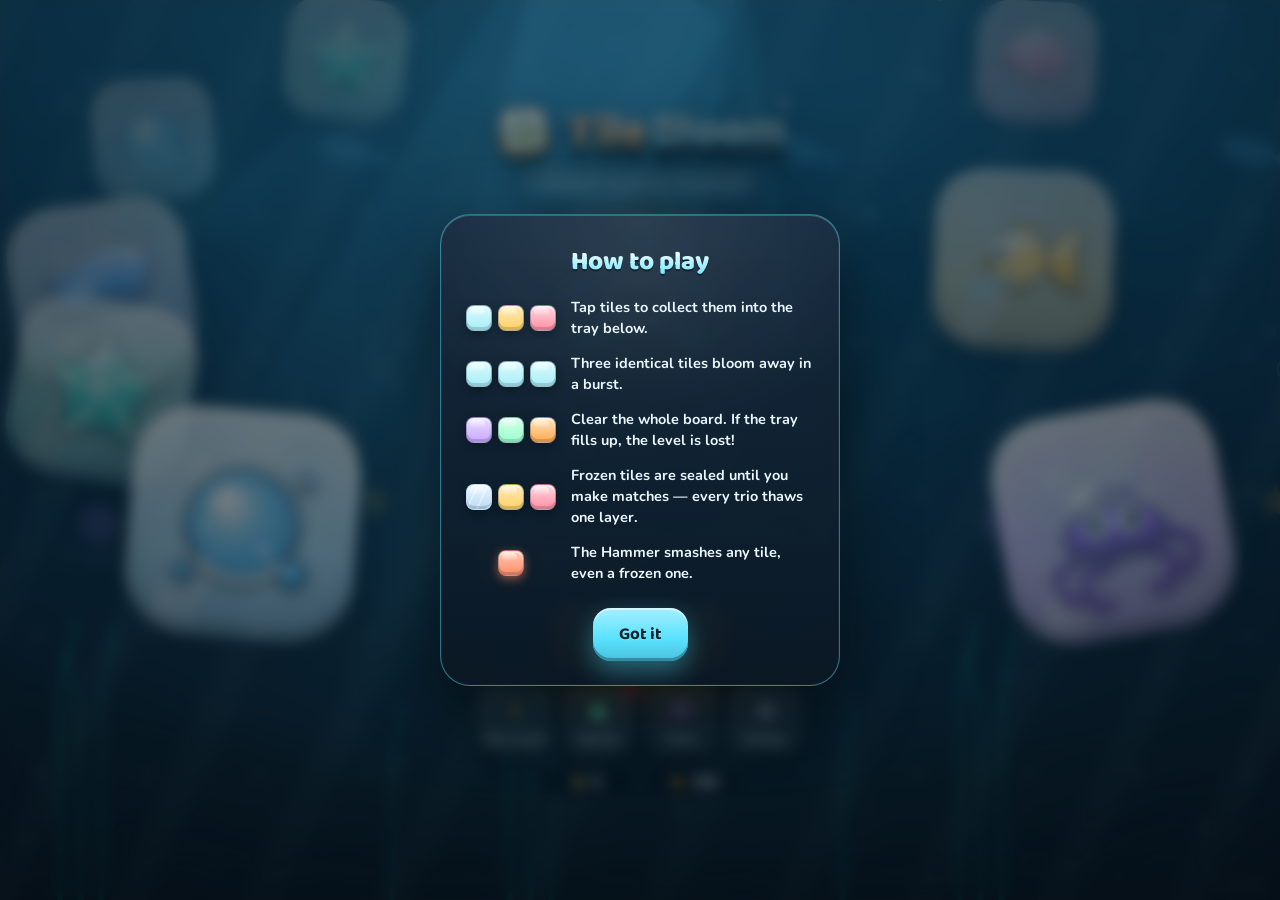
==== index.html @ c0df2717 "Release v1.9.3 — Tile Bloom build" ====
<!doctype html>
<html lang="en">
  <head>
    <meta charset="UTF-8" />
    <meta
      name="viewport"
      content="width=device-width, initial-scale=1.0, maximum-scale=1.0, user-scalable=no, viewport-fit=cover"
    />
    <meta name="theme-color" content="#041420" />
    <meta name="apple-mobile-web-app-capable" content="yes" />
    <meta name="mobile-web-app-capable" content="yes" />
    <meta name="apple-mobile-web-app-status-bar-style" content="black-translucent" />
    <meta name="apple-mobile-web-app-title" content="Tile Bloom" />
    <link rel="apple-touch-icon" href="icons/icon-180.png" />
    <link rel="icon" type="image/svg+xml" href="favicon.svg" />
    <link rel="manifest" href="manifest.webmanifest" />
    <title>Tile Bloom — Triple Match Puzzle</title>
    <style>
      /* First-paint splash: shown until the app bundle is ready. */
      #boot {
        position: fixed;
        inset: 0;
        display: flex;
        flex-direction: column;
        align-items: center;
        justify-content: center;
        gap: 18px;
        background: radial-gradient(120% 90% at 50% 0%, #0a3f5f 0%, #041420 55%, #02101a 100%);
        z-index: 999;
        transition: opacity 0.45s ease;
        font-family: system-ui, sans-serif;
      }
      #boot.hide {
        opacity: 0;
        pointer-events: none;
      }
      #boot .mark {
        width: 84px;
        height: 84px;
        border-radius: 26px;
        background: linear-gradient(180deg, #ddfcff 0%, #a9edf7 100%);
        border: 2px solid rgba(18, 38, 52, 0.3);
        box-shadow:
          inset 0 3px 0 rgba(255, 255, 255, 0.75),
          inset 0 -4px 0 rgba(10, 24, 40, 0.12),
          0 14px 30px rgba(2, 10, 18, 0.5),
          0 0 38px rgba(89, 226, 255, 0.4);
        display: flex;
        align-items: center;
        justify-content: center;
        animation: bootPulse 1.6s ease-in-out infinite;
      }
      #boot .mark span {
        width: 26px;
        height: 26px;
        border-radius: 9px;
        background: linear-gradient(180deg, #ffb3c8 0%, #ff6f9e 100%);
        box-shadow: inset 0 2px 0 rgba(255, 255, 255, 0.6), inset 0 -2px 0 rgba(120, 20, 50, 0.25), 0 4px 10px rgba(180, 40, 90, 0.45);
      }
      #boot .t {
        color: #9fe8ff;
        letter-spacing: 0.28em;
        font-size: 12px;
        text-transform: uppercase;
        opacity: 0.85;
      }
      @keyframes bootPulse {
        0%, 100% { transform: scale(1); }
        50% { transform: scale(1.07); }
      }
    </style>
    <script type="module" crossorigin src="./assets/index-BuOnPRI-.js"></script>
    <link rel="stylesheet" crossorigin href="./assets/index-D7PUuLrn.css">
  </head>
  <body>
    <div id="boot" aria-hidden="true">
      <div class="mark"><span></span></div>
      <div class="t">Tile Bloom</div>
    </div>
    <div id="app"></div>
    <noscript>
      <p style="color: #9fe8ff; padding: 2rem; font-family: system-ui">
        Tile Bloom requires JavaScript. / Tile Bloom için JavaScript gerekir.
      </p>
    </noscript>
  </body>
</html>
---- assets/index-D7PUuLrn.css ----
@font-face{font-family:"Baloo 2";font-style:normal;font-display:swap;font-weight:600;src:url(./baloo-2-devanagari-600-normal-CuT_xCk5.woff2) format("woff2"),url(./baloo-2-devanagari-600-normal-Cnn1WFYO.woff) format("woff");unicode-range:U+0900-097F,U+1CD0-1CF9,U+200C-200D,U+20A8,U+20B9,U+20F0,U+25CC,U+A830-A839,U+A8E0-A8FF,U+11B00-11B09}@font-face{font-family:"Baloo 2";font-style:normal;font-display:swap;font-weight:600;src:url(./baloo-2-vietnamese-600-normal-C5EqHgu0.woff2) format("woff2"),url(./baloo-2-vietnamese-600-normal-CGkk4Wtx.woff) format("woff");unicode-range:U+0102-0103,U+0110-0111,U+0128-0129,U+0168-0169,U+01A0-01A1,U+01AF-01B0,U+0300-0301,U+0303-0304,U+0308-0309,U+0323,U+0329,U+1EA0-1EF9,U+20AB}@font-face{font-family:"Baloo 2";font-style:normal;font-display:swap;font-weight:600;src:url(./baloo-2-latin-ext-600-normal-DiVeaYrH.woff2) format("woff2"),url(./baloo-2-latin-ext-600-normal-CFaB2nBN.woff) format("woff");unicode-range:U+0100-02BA,U+02BD-02C5,U+02C7-02CC,U+02CE-02D7,U+02DD-02FF,U+0304,U+0308,U+0329,U+1D00-1DBF,U+1E00-1E9F,U+1EF2-1EFF,U+2020,U+20A0-20AB,U+20AD-20C0,U+2113,U+2C60-2C7F,U+A720-A7FF}@font-face{font-family:"Baloo 2";font-style:normal;font-display:swap;font-weight:600;src:url(./baloo-2-latin-600-normal-tIfxVoAe.woff2) format("woff2"),url(./baloo-2-latin-600-normal-B4tNaogw.woff) format("woff");unicode-range:U+0000-00FF,U+0131,U+0152-0153,U+02BB-02BC,U+02C6,U+02DA,U+02DC,U+0304,U+0308,U+0329,U+2000-206F,U+20AC,U+2122,U+2191,U+2193,U+2212,U+2215,U+FEFF,U+FFFD}@font-face{font-family:"Baloo 2";font-style:normal;font-display:swap;font-weight:700;src:url(./baloo-2-devanagari-700-normal-D37Te3iF.woff2) format("woff2"),url(./baloo-2-devanagari-700-normal-CEIF4sJg.woff) format("woff");unicode-range:U+0900-097F,U+1CD0-1CF9,U+200C-200D,U+20A8,U+20B9,U+20F0,U+25CC,U+A830-A839,U+A8E0-A8FF,U+11B00-11B09}@font-face{font-family:"Baloo 2";font-style:normal;font-display:swap;font-weight:700;src:url(./baloo-2-vietnamese-700-normal-h4tlcePq.woff2) format("woff2"),url(./baloo-2-vietnamese-700-normal-DoF59Mjc.woff) format("woff");unicode-range:U+0102-0103,U+0110-0111,U+0128-0129,U+0168-0169,U+01A0-01A1,U+01AF-01B0,U+0300-0301,U+0303-0304,U+0308-0309,U+0323,U+0329,U+1EA0-1EF9,U+20AB}@font-face{font-family:"Baloo 2";font-style:normal;font-display:swap;font-weight:700;src:url(./baloo-2-latin-ext-700-normal-Mlh7kdab.woff2) format("woff2"),url(./baloo-2-latin-ext-700-normal-D6LeXASg.woff) format("woff");unicode-range:U+0100-02BA,U+02BD-02C5,U+02C7-02CC,U+02CE-02D7,U+02DD-02FF,U+0304,U+0308,U+0329,U+1D00-1DBF,U+1E00-1E9F,U+1EF2-1EFF,U+2020,U+20A0-20AB,U+20AD-20C0,U+2113,U+2C60-2C7F,U+A720-A7FF}@font-face{font-family:"Baloo 2";font-style:normal;font-display:swap;font-weight:700;src:url(./baloo-2-latin-700-normal-CqTg7A15.woff2) format("woff2"),url(./baloo-2-latin-700-normal-Ld3Zm3l2.woff) format("woff");unicode-range:U+0000-00FF,U+0131,U+0152-0153,U+02BB-02BC,U+02C6,U+02DA,U+02DC,U+0304,U+0308,U+0329,U+2000-206F,U+20AC,U+2122,U+2191,U+2193,U+2212,U+2215,U+FEFF,U+FFFD}@font-face{font-family:"Baloo 2";font-style:normal;font-display:swap;font-weight:800;src:url(./baloo-2-devanagari-800-normal-BURIY0wZ.woff2) format("woff2"),url(./baloo-2-devanagari-800-normal-YLp1oUqR.woff) format("woff");unicode-range:U+0900-097F,U+1CD0-1CF9,U+200C-200D,U+20A8,U+20B9,U+20F0,U+25CC,U+A830-A839,U+A8E0-A8FF,U+11B00-11B09}@font-face{font-family:"Baloo 2";font-style:normal;font-display:swap;font-weight:800;src:url(./baloo-2-vietnamese-800-normal-ConLnEgt.woff2) format("woff2"),url(./baloo-2-vietnamese-800-normal-GQACmpuv.woff) format("woff");unicode-range:U+0102-0103,U+0110-0111,U+0128-0129,U+0168-0169,U+01A0-01A1,U+01AF-01B0,U+0300-0301,U+0303-0304,U+0308-0309,U+0323,U+0329,U+1EA0-1EF9,U+20AB}@font-face{font-family:"Baloo 2";font-style:normal;font-display:swap;font-weight:800;src:url(./baloo-2-latin-ext-800-normal-C_Iwmf1s.woff2) format("woff2"),url(./baloo-2-latin-ext-800-normal-D-iCxxqE.woff) format("woff");unicode-range:U+0100-02BA,U+02BD-02C5,U+02C7-02CC,U+02CE-02D7,U+02DD-02FF,U+0304,U+0308,U+0329,U+1D00-1DBF,U+1E00-1E9F,U+1EF2-1EFF,U+2020,U+20A0-20AB,U+20AD-20C0,U+2113,U+2C60-2C7F,U+A720-A7FF}@font-face{font-family:"Baloo 2";font-style:normal;font-display:swap;font-weight:800;src:url(./baloo-2-latin-800-normal-BbF3Etk1.woff2) format("woff2"),url(./baloo-2-latin-800-normal-B8BXfZF7.woff) format("woff");unicode-range:U+0000-00FF,U+0131,U+0152-0153,U+02BB-02BC,U+02C6,U+02DA,U+02DC,U+0304,U+0308,U+0329,U+2000-206F,U+20AC,U+2122,U+2191,U+2193,U+2212,U+2215,U+FEFF,U+FFFD}@font-face{font-family:Nunito;font-style:normal;font-display:swap;font-weight:400;src:url(./nunito-cyrillic-ext-400-normal-CuPM9foi.woff2) format("woff2"),url(./nunito-cyrillic-ext-400-normal-xaE7D4Sw.woff) format("woff");unicode-range:U+0460-052F,U+1C80-1C8A,U+20B4,U+2DE0-2DFF,U+A640-A69F,U+FE2E-FE2F}@font-face{font-family:Nunito;font-style:normal;font-display:swap;font-weight:400;src:url(./nunito-cyrillic-400-normal-xAOo5cBP.woff2) format("woff2"),url(./nunito-cyrillic-400-normal-D1j0u8EH.woff) format("woff");unicode-range:U+0301,U+0400-045F,U+0490-0491,U+04B0-04B1,U+2116}@font-face{font-family:Nunito;font-style:normal;font-display:swap;font-weight:400;src:url(./nunito-vietnamese-400-normal-BHkVbP3T.woff2) format("woff2"),url(./nunito-vietnamese-400-normal-DtOtW02z.woff) format("woff");unicode-range:U+0102-0103,U+0110-0111,U+0128-0129,U+0168-0169,U+01A0-01A1,U+01AF-01B0,U+0300-0301,U+0303-0304,U+0308-0309,U+0323,U+0329,U+1EA0-1EF9,U+20AB}@font-face{font-family:Nunito;font-style:normal;font-display:swap;font-weight:400;src:url(./nunito-latin-ext-400-normal-i-8OOpdj.woff2) format("woff2"),url(./nunito-latin-ext-400-normal-CjMJVfGn.woff) format("woff");unicode-range:U+0100-02BA,U+02BD-02C5,U+02C7-02CC,U+02CE-02D7,U+02DD-02FF,U+0304,U+0308,U+0329,U+1D00-1DBF,U+1E00-1E9F,U+1EF2-1EFF,U+2020,U+20A0-20AB,U+20AD-20C0,U+2113,U+2C60-2C7F,U+A720-A7FF}@font-face{font-family:Nunito;font-style:normal;font-display:swap;font-weight:400;src:url(./nunito-latin-400-normal-r8SDr6Up.woff2) format("woff2"),url(./nunito-latin-400-normal-DKg4f3fz.woff) format("woff");unicode-range:U+0000-00FF,U+0131,U+0152-0153,U+02BB-02BC,U+02C6,U+02DA,U+02DC,U+0304,U+0308,U+0329,U+2000-206F,U+20AC,U+2122,U+2191,U+2193,U+2212,U+2215,U+FEFF,U+FFFD}@font-face{font-family:Nunito;font-style:normal;font-display:swap;font-weight:700;src:url(./nunito-cyrillic-ext-700-normal-BuR0mlCG.woff2) format("woff2"),url(./nunito-cyrillic-ext-700-normal-DfoqN4Gs.woff) format("woff");unicode-range:U+0460-052F,U+1C80-1C8A,U+20B4,U+2DE0-2DFF,U+A640-A69F,U+FE2E-FE2F}@font-face{font-family:Nunito;font-style:normal;font-display:swap;font-weight:700;src:url(./nunito-cyrillic-700-normal-DP36NgGt.woff2) format("woff2"),url(./nunito-cyrillic-700-normal-DfHRUDv-.woff) format("woff");unicode-range:U+0301,U+0400-045F,U+0490-0491,U+04B0-04B1,U+2116}@font-face{font-family:Nunito;font-style:normal;font-display:swap;font-weight:700;src:url(./nunito-vietnamese-700-normal-Ch8EUCfz.woff2) format("woff2"),url(./nunito-vietnamese-700-normal-C9SQsXvj.woff) format("woff");unicode-range:U+0102-0103,U+0110-0111,U+0128-0129,U+0168-0169,U+01A0-01A1,U+01AF-01B0,U+0300-0301,U+0303-0304,U+0308-0309,U+0323,U+0329,U+1EA0-1EF9,U+20AB}@font-face{font-family:Nunito;font-style:normal;font-display:swap;font-weight:700;src:url(./nunito-latin-ext-700-normal-BWeMsAzO.woff2) format("woff2"),url(./nunito-latin-ext-700-normal-D4woHhbd.woff) format("woff");unicode-range:U+0100-02BA,U+02BD-02C5,U+02C7-02CC,U+02CE-02D7,U+02DD-02FF,U+0304,U+0308,U+0329,U+1D00-1DBF,U+1E00-1E9F,U+1EF2-1EFF,U+2020,U+20A0-20AB,U+20AD-20C0,U+2113,U+2C60-2C7F,U+A720-A7FF}@font-face{font-family:Nunito;font-style:normal;font-display:swap;font-weight:700;src:url(./nunito-latin-700-normal-Dort48En.woff2) format("woff2"),url(./nunito-latin-700-normal-OcDqTBcA.woff) format("woff");unicode-range:U+0000-00FF,U+0131,U+0152-0153,U+02BB-02BC,U+02C6,U+02DA,U+02DC,U+0304,U+0308,U+0329,U+2000-206F,U+20AC,U+2122,U+2191,U+2193,U+2212,U+2215,U+FEFF,U+FFFD}:root{--sat: env(safe-area-inset-top, 0px);--sab: env(safe-area-inset-bottom, 0px);--sal: env(safe-area-inset-left, 0px);--sar: env(safe-area-inset-right, 0px);--font-display: "Baloo 2", "Nunito", system-ui, sans-serif;--font-body: "Nunito", system-ui, sans-serif;--ink: #eaf7ff;--ink-dim: rgba(234, 247, 255, .62);--accent: #59e2ff;--panel: rgba(255, 255, 255, .07);--panel-strong: rgba(10, 24, 36, .86);--gold: #ffd166;--accent2: #ffd166}*{margin:0;padding:0;box-sizing:border-box;-webkit-tap-highlight-color:transparent}html,body{height:100%;overflow:hidden}body{font-family:var(--font-body);color:var(--ink);background:#041420;user-select:none;-webkit-user-select:none;touch-action:manipulation;overscroll-behavior:none}button{font-family:inherit;color:inherit;border:none;background:none;cursor:pointer;touch-action:manipulation}button:disabled{opacity:.45;pointer-events:none}a{color:var(--accent);text-decoration:none}#app{position:fixed;inset:0}#app>canvas{position:absolute;inset:0;display:block}#ui{position:absolute;inset:0;pointer-events:none;z-index:10}#ui>*{pointer-events:none}#ui button,#ui .screen,#ui .card,#ui .switch,#ui .seg,#ui a,#ui input{pointer-events:auto}body[data-chapter=ocean]{--accent: #59e2ff}body[data-chapter=bakery]{--accent: #ffb0c8}body[data-chapter=cosmos]{--accent: #b18cff}body[data-chapter=zen]{--accent: #8fe6a4}@media(prefers-reduced-motion:reduce){*,*:before,*:after{animation-duration:1ms!important;transition-duration:1ms!important}}.i{width:1.15em;height:1.15em;fill:currentColor;vertical-align:-.22em}#hud{position:absolute;top:calc(var(--sat) + 8px);left:0;right:0;display:flex;justify-content:center;align-items:center;gap:8px;padding:0 8px;z-index:20;flex-wrap:nowrap;overflow:hidden}.chip{display:inline-flex;align-items:center;gap:6px;padding:7px 12px;border-radius:999px;background:linear-gradient(180deg,#ffffff24,#ffffff0d);border:1px solid rgba(255,255,255,.16);box-shadow:inset 0 1px #fff3;backdrop-filter:blur(10px) saturate(1.3);-webkit-backdrop-filter:blur(10px) saturate(1.3);font-weight:800;font-size:13.5px;white-space:nowrap}.chip.level{color:var(--accent);font-family:var(--font-display)}.chip .chip-label{color:var(--ink-dim);font-weight:700;font-size:11px;text-transform:uppercase;letter-spacing:.08em}.icon-btn{width:46px;height:46px;border-radius:15px;display:inline-flex;align-items:center;justify-content:center;background:linear-gradient(180deg,#ffffff26,#ffffff0d);border:1px solid rgba(255,255,255,.18);box-shadow:inset 0 1px #ffffff38,0 6px 14px #020a1259;backdrop-filter:blur(10px);-webkit-backdrop-filter:blur(10px);transition:transform .12s ease,background .2s}.icon-btn:active{transform:scale(.92)}.icon-btn .i{width:20px;height:20px;fill:var(--ink)}.chip.combo-chip{padding:6px 11px;gap:5px;border-color:#ffd16673;background:linear-gradient(180deg,#ffd16638,#ff9f431f);animation:comboChipIn .25s cubic-bezier(.2,1.4,.4,1)}.chip.combo-chip .i{width:15px;height:15px;flex:none;filter:drop-shadow(0 1px 3px rgba(176,94,28,.45))}.chip.combo-chip b{font-family:var(--font-display);font-weight:800;font-size:13.5px;line-height:1;color:#ffcf6e;text-shadow:0 1px 2px rgba(4,22,30,.55)}.chip.combo-chip.hot{border-color:#ff8fa38c;background:linear-gradient(180deg,#ff9f434d,#ff5c782e);box-shadow:0 0 14px #ff8c5a59}.chip.combo-chip.hot b{color:#ff9f8f}.chip.combo-chip b.pop{animation:comboPop .35s cubic-bezier(.2,1.4,.4,1)}@keyframes comboChipIn{0%{transform:scale(.7);opacity:0}to{transform:scale(1);opacity:1}}@keyframes comboPop{0%{transform:scale(.6)}to{transform:scale(1)}}.chip.coins.pop #hud-coins,#hud-coins.pop{animation:coinPop .45s cubic-bezier(.2,1.5,.4,1)}@keyframes coinPop{0%{transform:scale(1)}35%{transform:scale(1.3);color:var(--gold)}to{transform:scale(1)}}.btn{display:inline-flex;align-items:center;justify-content:center;gap:9px;font-family:var(--font-display);font-weight:700;font-size:17px;padding:13px 26px;border-radius:18px;transition:transform .12s ease,filter .2s}.btn:active{transform:scale(.95)}.btn .i{width:1.25em;height:1.25em}.btn.primary{color:#062530;text-shadow:0 1px 0 rgba(255,255,255,.35);background:linear-gradient(180deg,color-mix(in srgb,var(--accent) 55%,#ffffff 45%) 0%,color-mix(in srgb,var(--accent) 88%,#ffffff 12%) 42%,var(--accent) 58%,color-mix(in srgb,var(--accent) 82%,#052537 18%) 100%);box-shadow:inset 0 2px #ffffff8c,inset 0 -3px color-mix(in srgb,var(--accent) 55%,#052537 45%),0 10px 26px color-mix(in srgb,var(--accent) 42%,transparent),0 8px 20px #020a1266}.btn.primary.big{font-size:22px;padding:17px 46px;border-radius:24px;position:relative;overflow:hidden}.btn.primary.big:after{content:"";position:absolute;top:3px;left:10%;right:10%;height:34%;border-radius:999px;background:linear-gradient(180deg,#ffffff8c,#ffffff05);pointer-events:none}.btn.primary.big .i{fill:#fff;filter:drop-shadow(0 2px 3px rgba(4,30,40,.55));position:relative;z-index:1}.btn.primary.big span{position:relative;z-index:1}.btn.primary.big{animation:playGlow 2.4s ease-in-out infinite}#home-play{color:#45280a;text-shadow:0 1px 0 rgba(255,255,255,.5);background:linear-gradient(180deg,#fff6d8,#ffd66e 38%,#ffb02e 62%,#f08c14);box-shadow:inset 0 3px #ffffffbf,inset 0 -5px #c96e12,inset 0 0 26px #ffbe5a59,0 16px 36px #ff96285c,0 8px 18px #020a1266}#home-play:after{background:linear-gradient(180deg,#ffffffb8,#ffffff0d)}@keyframes playGlow{0%,to{filter:brightness(1)}50%{filter:brightness(1.09)}}.btn.ghost{background:linear-gradient(180deg,#ffffff21,#ffffff0d);border:1px solid rgba(255,255,255,.18);backdrop-filter:blur(10px);-webkit-backdrop-filter:blur(10px);color:var(--ink);box-shadow:inset 0 1px #fff3}.btn.ghost.icon-only{padding:13px 15px}.btn.reward{color:#3d2504;text-shadow:0 1px 0 rgba(255,255,255,.4);background:linear-gradient(180deg,#fff3cf,#ffdd8c 45%,#ffb84d);box-shadow:inset 0 2px #ffffffb3,inset 0 -3px #c9882e,0 10px 26px #ffaa5a73,0 8px 20px #020a1259}.btn.reward.used{filter:grayscale(.7)}.screen{position:absolute;inset:0}.screen.modal{display:flex;align-items:center;justify-content:center;background:#020a1080;backdrop-filter:blur(7px) saturate(1.2);-webkit-backdrop-filter:blur(7px) saturate(1.2);z-index:40;animation:fadeIn .25s ease}.card{width:min(88vw,400px);max-height:calc(100vh - 120px);overflow-y:auto;background:radial-gradient(130% 90% at 50% 0%,rgba(255,255,255,.09),transparent 52%),linear-gradient(180deg,#162a3ef0,#0a1824f5);border:1px solid color-mix(in srgb,var(--accent) 45%,transparent);border-radius:30px;padding:26px 24px calc(24px + var(--sab) * .4);text-align:center;box-shadow:0 24px 70px #0000008c,0 0 0 1px #ffffff0d inset,inset 0 1px #ffffff29,inset 0 -1px #00000059;animation:cardIn .32s cubic-bezier(.2,1.3,.4,1)}@keyframes cardIn{0%{transform:scale(.88) translateY(18px);opacity:0}to{transform:scale(1) translateY(0);opacity:1}}@keyframes fadeIn{0%{opacity:0}to{opacity:1}}.card h2{font-family:var(--font-display);font-size:26px;font-weight:800;margin-bottom:14px;background:linear-gradient(180deg,#ffffff 20%,var(--accent) 90%);-webkit-background-clip:text;background-clip:text;color:transparent;filter:drop-shadow(0 2px 0 rgba(4,20,30,.6))}.card .btn+.btn,.card .actions .btn+.btn{margin-top:0}.card>.btn{margin-top:10px}.actions{display:grid;grid-template-columns:repeat(3,1fr);gap:10px;margin-top:16px}.actions .btn{padding:12px 8px;font-size:15px}.actions.col{grid-template-columns:1fr}.set-row{display:flex;align-items:center;justify-content:space-between;padding:12px 2px;border-bottom:1px solid rgba(255,255,255,.07)}.set-row>span{font-weight:700;font-size:15px}.switch{position:relative;width:52px;height:30px;display:inline-block}.switch input{opacity:0;width:0;height:0}.switch i{position:absolute;inset:0;border-radius:999px;background:#ffffff1f;border:1px solid rgba(255,255,255,.2);transition:background .2s}.switch i:after{content:"";position:absolute;top:3px;left:3px;width:22px;height:22px;border-radius:50%;background:#fff;transition:transform .2s cubic-bezier(.2,1.4,.4,1)}.switch input:checked+i{background:var(--accent);border-color:transparent}.switch input:checked+i:after{transform:translate(22px)}.seg{display:inline-flex;background:#ffffff14;border-radius:12px;padding:3px}.seg button{padding:7px 16px;border-radius:9px;font-weight:800;font-size:13px;color:var(--ink-dim)}.seg button.active{background:linear-gradient(180deg,color-mix(in srgb,var(--accent) 62%,#ffffff 38%),var(--accent));color:#04222e;box-shadow:inset 0 1px #ffffff80,0 3px 8px color-mix(in srgb,var(--accent) 40%,transparent)}.about{margin-top:16px;padding:12px;border-radius:16px;background:#ffffff0d;font-size:13px;color:var(--ink-dim);line-height:1.7}.about h3{font-size:13px;font-weight:800;color:var(--ink);text-transform:uppercase;letter-spacing:.1em;margin-bottom:4px}#boosterbar{position:absolute;bottom:calc(var(--sab) + 14px);left:0;right:0;display:flex;justify-content:center;gap:8px;padding:0 6px;z-index:20}.booster{--booster-tint: #8fe6a4;width:68px;display:flex;flex-direction:column;align-items:center;gap:4px;padding:8px 6px 7px;border-radius:16px;background:radial-gradient(135% 95% at 50% 0%,color-mix(in srgb,var(--booster-tint) 52%,transparent),transparent 64%),linear-gradient(180deg,#ffffff2e,#ffffff0f);border:1px solid color-mix(in srgb,var(--booster-tint) 58%,transparent);backdrop-filter:blur(10px) saturate(1.3);-webkit-backdrop-filter:blur(10px) saturate(1.3);box-shadow:inset 0 2px #ffffff4d,inset 0 -3px #020a1259,0 7px 18px #020a126b;transition:transform .12s ease,filter .2s}@media(max-width:380px){#boosterbar{gap:4px}.booster{width:58px;padding:6px 3px 5px}.booster .i{width:16px;height:16px}.booster .b-label{font-size:9px}.booster .b-cost{min-width:40px;font-size:9px}}.booster .b-head{display:inline-flex;align-items:center;gap:7px;min-width:0}.booster[data-booster=undo]{--booster-tint: #7ee0c3}.booster[data-booster=shuffle]{--booster-tint: #b18cff}.booster[data-booster=hint]{--booster-tint: #ffd166}.booster[data-booster=wand]{--booster-tint: #ff9fb2}.booster[data-booster=hammer]{--booster-tint: #ff8a66}.booster.armed{animation:armedPulse .9s ease-in-out infinite;border-color:#ffb08f;box-shadow:inset 0 2px #ffffff4d,inset 0 -3px #020a1259,0 0 16px #ff8a668c,0 7px 18px #020a126b}.booster.armed .i{transform:rotate(-28deg) scale(1.08)}@keyframes armedPulse{0%,to{transform:translateY(0)}50%{transform:translateY(-3px)}}.booster:active{transform:scale(.93)}.booster:disabled{filter:saturate(.55) brightness(.82)}.booster .i{width:20px;height:20px;flex:none;fill:color-mix(in srgb,var(--booster-tint) 82%,#ffffff 18%);filter:drop-shadow(0 2px 4px rgba(2,10,18,.5))}.booster .b-label{font-family:var(--font-display);font-weight:800;font-size:11px;color:var(--ink);white-space:nowrap}.booster .b-cost{display:inline-flex;align-items:center;gap:4px;min-width:52px;justify-content:center;font-size:10.5px;font-weight:800;padding:2px 7px;border-radius:999px;background:#ffffff1a;color:var(--ink-dim)}.booster .b-cost .i{width:11px;height:11px;fill:var(--gold)}.booster.is-free .b-cost{background:linear-gradient(180deg,#a9f5c8,#6fe3a8);color:#053826;text-shadow:0 1px 0 rgba(255,255,255,.4);box-shadow:0 2px 8px #6fe3a859}.booster.is-ad .b-cost{background:linear-gradient(180deg,#ffd97a,#ffb84d);color:#4a2c05;text-shadow:0 1px 0 rgba(255,255,255,.4);box-shadow:0 2px 8px #ffb84d59}#intro{position:absolute;top:calc(var(--sat) + 64px);left:50%;transform:translate(-50%);display:flex;align-items:center;gap:10px;padding:12px 26px;border-radius:999px;background:var(--panel-strong);border:1px solid color-mix(in srgb,var(--accent) 55%,transparent);font-family:var(--font-display);font-weight:800;font-size:18px;z-index:30;white-space:nowrap}#intro .dot{color:var(--accent)}#intro.go{animation:introSlide 1.05s cubic-bezier(.2,1.2,.4,1) forwards}@keyframes introSlide{0%{opacity:0;transform:translate(-50%) translateY(-30px) scale(.85)}18%{opacity:1;transform:translate(-50%) translateY(0) scale(1)}80%{opacity:1}to{opacity:0;transform:translate(-50%) translateY(-10px)}}#toast{position:absolute;bottom:calc(var(--sab) + 108px);left:50%;transform:translate(-50%);padding:11px 22px;border-radius:16px;background:var(--panel-strong);border:1px solid rgba(255,255,255,.16);font-weight:700;font-size:14px;white-space:nowrap;z-index:45}#toast.show{animation:toastIn 1.7s ease forwards}@keyframes toastIn{0%{opacity:0;transform:translate(-50%) translateY(14px)}12%{opacity:1;transform:translate(-50%) translateY(0)}82%{opacity:1}to{opacity:0;transform:translate(-50%) translateY(-8px)}}.ad-overlay{position:fixed;inset:0;z-index:100;background:#000000e0;display:flex;align-items:center;justify-content:center;animation:fadeIn .2s ease}.ad-card{width:min(90vw,340px);background:#101821;border:1px solid rgba(255,255,255,.14);border-radius:26px;padding:20px;text-align:center;box-shadow:0 30px 80px #0009}.ad-tag{display:inline-block;padding:4px 12px;border-radius:7px;background:#ffd166;color:#3d2504;font-size:11px;font-weight:900;letter-spacing:.12em;animation:tagBlink 1.2s steps(2) infinite}@keyframes tagBlink{50%{opacity:.55}}.ad-creative{margin:16px 0 12px;height:150px;border-radius:18px;background:radial-gradient(120% 130% at 20% 15%,rgba(127,243,255,.35),transparent 55%),radial-gradient(120% 130% at 85% 80%,rgba(193,167,255,.4),transparent 60%),linear-gradient(150deg,#123a4e,#0a1622);position:relative;overflow:hidden;display:flex;flex-direction:column;align-items:center;justify-content:center;gap:4px}.ad-creative .ad-spark{position:absolute;width:70px;height:70px;border-radius:20px;border:3px solid rgba(127,243,255,.9);box-shadow:0 0 34px #7ff3ff80;animation:spinFloat 3.2s ease-in-out infinite}@keyframes spinFloat{0%,to{transform:rotate(-6deg) translateY(0)}50%{transform:rotate(8deg) translateY(-10px)}}.ad-creative .ad-title{font-family:var(--font-display);font-size:34px;font-weight:800;color:#eaf7ff;text-shadow:0 0 24px rgba(127,243,255,.6)}.ad-creative .ad-title span{color:#7ff3ff}.ad-creative .ad-sub{font-size:12px;color:#eaf7ff8c;letter-spacing:.2em;text-transform:uppercase}.ad-note{font-size:12.5px;color:#eaf7ff99;line-height:1.5;margin-bottom:14px}.ad-timer{position:relative;height:8px;border-radius:999px;background:#ffffff1f;overflow:hidden;margin-bottom:6px}.ad-timer-fill{position:absolute;left:0;top:0;bottom:0;width:0;background:linear-gradient(90deg,#7ff3ff,#59e2ff);border-radius:999px}.ad-timer-label{display:block;font-size:12px;font-weight:800;color:#eaf7ffb3;margin-bottom:10px}.ad-actions{display:flex;gap:10px}.ad-btn{flex:1;padding:13px 10px;border-radius:15px;font-family:var(--font-display);font-weight:700;font-size:15px}.ad-close{flex:0 0 52px;background:#ffffff1a;color:var(--ink)}.ad-primary{background:linear-gradient(160deg,#7ff3ff,#2f9ecf);color:#04222e}.ad-primary.ad-ready{animation:adReady .8s ease-in-out infinite}@keyframes adReady{50%{box-shadow:0 0 26px #7ff3ffcc}}.chip.hearts .i{width:19px;height:19px;filter:drop-shadow(0 2px 3px rgba(0,0,0,.4))}.chip.hearts span{min-width:12px;text-align:center}.badge{position:absolute;top:-5px;right:-7px;width:14px;height:14px;border-radius:50%;background:linear-gradient(160deg,#ff7d97,#e0335e);box-shadow:0 3px 8px #e0335e8c,inset 0 1px #ffffff8c;animation:badgePulse 1.6s ease-in-out infinite}@keyframes badgePulse{0%,to{transform:scale(1)}50%{transform:scale(1.18)}}.btn.m-claim{padding:8px 16px;font-size:14px;border-radius:13px}.binfo{align-self:center;width:34px;height:34px;border-radius:50%;display:grid;place-items:center;font-family:var(--font-display);font-weight:800;font-size:16px;color:var(--ink);background:linear-gradient(180deg,#ffffff29,#ffffff0f);border:1px solid rgba(255,255,255,.22);box-shadow:inset 0 1px #ffffff3d,0 3px 8px #020a1273;cursor:pointer}.binfo:disabled{opacity:.45}.binfo:not(:disabled):active{transform:scale(.92)}#scr-home{display:flex;align-items:center;justify-content:center;z-index:30;padding:calc(var(--sat) + 16px) 16px calc(var(--sab) + 16px)}#scr-home:after{content:"";position:absolute;inset:0;pointer-events:none;background:radial-gradient(120% 95% at 50% 46%,#0000 42%,#020a124d)}.home-scene{position:absolute;inset:0;overflow:hidden;pointer-events:none;z-index:0}.home-scene:before{content:"";position:absolute;inset:-90px;animation:sceneDrift 16s ease-in-out infinite alternate}@keyframes sceneDrift{0%{transform:translateY(0)}to{transform:translateY(48px)}}.home-scene:after{content:"";position:absolute;inset:0;background:radial-gradient(140% 90% at 50% 112%,rgba(2,10,18,.42),transparent 55%),radial-gradient(110% 60% at 50% -10%,rgba(255,255,255,.06),transparent 62%)}.home-inner{z-index:1;display:flex;flex-direction:column;align-items:center;gap:11px;text-align:center;animation:cardIn .45s cubic-bezier(.2,1.2,.4,1)}.logo-lockup{position:relative;display:flex;align-items:center;gap:13px;margin-bottom:-1px}.logo-emblem{width:62px;height:62px;flex:none;filter:drop-shadow(0 4px 0 rgba(8,26,40,.45)) drop-shadow(0 11px 16px rgba(2,10,18,.5))}.logo{font-family:var(--font-display);font-weight:800;font-size:46px;line-height:1;letter-spacing:.01em;-webkit-text-stroke:2px rgba(8,26,40,.55);paint-order:stroke fill;background:linear-gradient(180deg,#fff 6%,#f9f1de 38%,#ecd9b4 72%,#cdb586);-webkit-background-clip:text;background-clip:text;color:transparent;filter:drop-shadow(0 3px 0 rgba(8,26,40,.5)) drop-shadow(0 6px 0 rgba(6,20,32,.38)) drop-shadow(0 11px 0 rgba(3,12,22,.32)) drop-shadow(0 18px 22px rgba(2,10,18,.5))}.logo span{padding-left:.08em;background:linear-gradient(180deg,#f2fdff 6%,#c3ecfa 40%,#78d5f2 72%,#38a9d6);-webkit-background-clip:text;background-clip:text}.logo-spark{position:absolute;width:17px;height:17px;pointer-events:none}.logo-spark .i{width:100%;height:100%}.logo-spark.sp1{top:-7px;right:-5px;fill:var(--gold);animation:sparkTwinkle 2.8s ease-in-out infinite}.logo-spark.sp2{bottom:-3px;left:51px;width:13px;height:13px;fill:#8fe0f8;animation:sparkTwinkle 2.8s ease-in-out 1.4s infinite}@keyframes sparkTwinkle{0%,to{transform:scale(.5) rotate(12deg);opacity:.35}50%{transform:scale(1) rotate(0);opacity:1}}.subtitle{font-size:11px;font-weight:800;letter-spacing:.36em;text-transform:uppercase;color:#eaf7ffd9;padding:7px 14px 7px 18px;border-radius:999px;background:linear-gradient(180deg,#ffffff29,#ffffff0a);border:1px solid rgba(255,255,255,.18);box-shadow:inset 0 1px #ffffff38,0 6px 18px #020a1259;margin-top:-3px}.home-mascot{width:188px;height:188px;margin:4px 0 0;position:relative;filter:drop-shadow(0 18px 26px rgba(2,12,20,.55))}.home-mascot:before{content:"";position:absolute;inset:-14%;border-radius:50%;background:radial-gradient(60% 60% at 50% 42%,#ffd88257,#ffd88200 70%),radial-gradient(70% 70% at 50% 42%,#ffffff24,#fff0 75%);z-index:-1}.chapter-chip{display:inline-flex;align-items:center;gap:11px;padding:7px 15px 7px 8px;border-radius:18px;cursor:pointer;font:inherit;background:linear-gradient(180deg,#ffffff24,#ffffff0d);border:1px solid rgba(255,255,255,.18);backdrop-filter:blur(10px);-webkit-backdrop-filter:blur(10px);box-shadow:inset 0 1px #ffffff38,0 8px 20px #020a1266;transition:transform .12s ease}.chapter-chip:active{transform:scale(.97)}.hc-emblem{flex:none;width:46px;height:46px;display:grid;place-items:center;border-radius:50%;background:radial-gradient(120% 100% at 50% 0%,#ffffff29,#ffffff0d);border:2px solid var(--accent);box-shadow:0 4px 10px #020a1273}.hc-text{display:flex;flex-direction:column;align-items:flex-start;gap:1px;text-align:left}.hc-name{font-family:var(--font-display);font-size:16.5px;font-weight:800;color:var(--accent);text-shadow:0 1px 0 rgba(2,10,18,.65)}.hc-sub{font-size:11.5px;font-weight:700;color:var(--ink-dim)}.chapter-chip .i{width:15px;height:15px;margin-left:3px;opacity:.65}.home-actions{display:grid;grid-template-columns:repeat(4,1fr);gap:10px;width:min(100%,344px);margin-top:2px}.home-act{position:relative;display:flex;flex-direction:column;align-items:center;justify-content:center;gap:7px;min-height:68px;padding:9px 5px 8px;border-radius:18px;cursor:pointer;font:inherit;background:linear-gradient(180deg,#ffffff26,#ffffff0d);border:1px solid rgba(255,255,255,.17);backdrop-filter:blur(10px);-webkit-backdrop-filter:blur(10px);box-shadow:inset 0 1px #ffffff3d,0 8px 18px #020a1261;transition:transform .12s ease}.home-act:active{transform:scale(.93)}.home-act .ha-ic{display:grid;place-items:center;width:30px;height:30px}.home-act .ha-ic .i{width:24px;height:24px;filter:drop-shadow(0 2px 4px rgba(2,10,18,.5))}.home-act .ha-tx{font-size:10.5px;font-weight:800;line-height:1.18;color:var(--ink);letter-spacing:.01em}.home-act .ha-ic.howto .i{color:#ffd166;fill:#ffd166}.home-act .ha-ic.missions .i{color:#7bf0c4;fill:#7bf0c4}.home-act .ha-ic.album .i{color:#c9a4ff;fill:#c9a4ff}.home-act .ha-ic.settings .i{color:#aecbdd;fill:#aecbdd}.home-act .badge{top:-6px;right:-5px;border:2px solid rgba(8,24,36,.85)}.home-stats{display:flex;gap:12px;font-size:15px;font-weight:800;color:var(--ink)}.home-stats span{display:inline-flex;align-items:center;justify-content:center;gap:6px;min-width:96px;padding:6px 14px;border-radius:999px;background:#06162273;border:1px solid rgba(255,255,255,.12);box-shadow:inset 0 1px #ffffff1a}.home-stats .i{width:17px;height:17px;filter:drop-shadow(0 2px 3px rgba(0,0,0,.4))}.home-stats .i path{fill:var(--gold)}.version{position:absolute;right:14px;bottom:calc(var(--sab) + 5px);font-size:11px;color:#eaf7ff59;letter-spacing:.14em}@media(max-height:720px){.home-inner{gap:8px}.logo{font-size:40px}.logo-emblem{width:54px;height:54px}.home-mascot{width:150px;height:150px}.home-act{min-height:60px}}@media(max-width:359px){.logo{font-size:38px}.logo-emblem{width:50px;height:50px}.logo-lockup{gap:10px}.home-act .ha-tx{font-size:9.5px}.home-actions{gap:8px}}body[data-chapter=ocean] .home-scene{background-image:url("data:image/svg+xml,%3Csvg xmlns='http://www.w3.org/2000/svg' viewBox='0 0 390 780'%3E%3Cg fill='none' stroke='%2317c8b8' stroke-opacity='0.2' stroke-width='5' stroke-linecap='round'%3E%3Cpath d='M52 780V600c0-30 16-40 12-62'/%3E%3Cpath d='M70 780V620c0-22-14-32-10-56'/%3E%3Cpath d='M88 780V604c0-26 12-36 10-58'/%3E%3Cpath d='M340 780V660c0-24 12-32 8-50'/%3E%3C/g%3E%3Cg transform='translate(300 130) rotate(14)' fill='%2366c4ff' fill-opacity='0.22'%3E%3Cellipse rx='24' ry='12'/%3E%3Cpath d='M22 0l16-9v18z'/%3E%3C/g%3E%3Cg transform='translate(70 250) rotate(-10) scale(0.8)' fill='%2366c4ff' fill-opacity='0.15'%3E%3Cellipse rx='24' ry='12'/%3E%3Cpath d='M22 0l16-9v18z'/%3E%3C/g%3E%3Cpath transform='translate(310 420) scale(1.3)' d='M12 0l3 7 8 1-6 6 2 8-7-4-7 4 2-8-6-6 8-1z' fill='%23ffd166' fill-opacity='0.18'/%3E%3Cg transform='translate(86 470)' fill='%23c9a4ff' fill-opacity='0.15'%3E%3Cpath d='M-16-16a16 16 0 0132 0c0 10-7 16-16 16s-16-6-16-16z'/%3E%3Cpath d='M-8 2q2 10 0 18M0 2q2 12 0 20M8 2q-2 10 0 18' fill='none' stroke='%23c9a4ff' stroke-opacity='0.15' stroke-width='2'/%3E%3C/g%3E%3Cg fill='none' stroke='%23bfeaff' stroke-opacity='0.2' stroke-width='2'%3E%3Ccircle cx='335' cy='320' r='8'/%3E%3Ccircle cx='352' cy='296' r='4.5'/%3E%3Ccircle cx='322' cy='288' r='2.6'/%3E%3Ccircle cx='60' cy='90' r='6'/%3E%3Ccircle cx='76' cy='70' r='3.5'/%3E%3C/g%3E%3C/svg%3E"),repeating-linear-gradient(115deg,#bef0ff09 0 34px,#bef0ff00 34px 120px),radial-gradient(170% 60% at 50% 0%,rgba(64,178,224,.18),transparent 62%),radial-gradient(150px 110px at 14% 20%,rgba(89,226,255,.15),transparent 70%),radial-gradient(160px 120px at 86% 58%,rgba(64,178,224,.13),transparent 70%)}body[data-chapter=ocean] .home-scene:before{background-image:radial-gradient(circle 3px at 18px 24px,rgba(198,240,255,.22) 99%,transparent),radial-gradient(circle 2px at 64px 52px,rgba(198,240,255,.15) 99%,transparent),radial-gradient(circle 1.6px at 40px 84px,rgba(198,240,255,.11) 99%,transparent);background-size:110px 140px,150px 170px,90px 110px}body[data-chapter=bakery] .home-scene{background-image:url("data:image/svg+xml,%3Csvg xmlns='http://www.w3.org/2000/svg' viewBox='0 0 390 780'%3E%3Cg transform='translate(312 150)'%3E%3Ccircle r='26' fill='none' stroke='%23ffb0c8' stroke-opacity='0.26' stroke-width='11'/%3E%3Cpath d='M-15-7l6 3M-3-16l3 6M13-11l4 5M-17 7l6-2M9 13l5-4' stroke='%23ffe3a3' stroke-opacity='0.3' stroke-width='3' stroke-linecap='round' fill='none'/%3E%3C/g%3E%3Cg transform='translate(74 420)'%3E%3Cellipse cy='-15' rx='21' ry='9' fill='%23ffd9e6' fill-opacity='0.2'/%3E%3Cellipse rx='21' ry='9' fill='%23f7c5d8' fill-opacity='0.17'/%3E%3Cellipse cy='15' rx='21' ry='9' fill='%23ffd9e6' fill-opacity='0.15'/%3E%3C/g%3E%3Cg transform='translate(322 600)'%3E%3Ccircle r='18' fill='%23e0b98a' fill-opacity='0.2'/%3E%3Ccircle cx='-5' cy='-4' r='2.3' fill='%237a4f2a' fill-opacity='0.32'/%3E%3Ccircle cx='6' cy='2' r='2' fill='%237a4f2a' fill-opacity='0.32'/%3E%3Ccircle cx='-1' cy='8' r='1.9' fill='%237a4f2a' fill-opacity='0.32'/%3E%3C/g%3E%3Cg transform='translate(318 380)'%3E%3Cpath d='M-16 2h32l-5 16h-22z' fill='%23ffd9e6' fill-opacity='0.18'/%3E%3Cellipse cy='-6' rx='20' ry='10' fill='%23ffb0c8' fill-opacity='0.24'/%3E%3Ccircle cx='-6' cy='-12' r='2.4' fill='%23e0335e' fill-opacity='0.22'/%3E%3C/g%3E%3Cg transform='translate(70 120)' fill='%23ffe3a3' fill-opacity='0.16'%3E%3Cellipse rx='16' ry='7'/%3E%3Cellipse cx='10' cy='10' rx='12' ry='6'/%3E%3C/g%3E%3C/svg%3E"),radial-gradient(170% 60% at 50% 0%,rgba(255,190,210,.14),transparent 62%),radial-gradient(150px 110px at 82% 14%,rgba(255,176,200,.18),transparent 70%),radial-gradient(140px 110px at 14% 64%,rgba(255,209,102,.13),transparent 70%)}body[data-chapter=bakery] .home-scene:before{background-image:radial-gradient(circle 2.6px at 24px 32px,rgba(255,209,102,.22) 99%,transparent),radial-gradient(circle 1.9px at 60px 14px,rgba(255,176,200,.18) 99%,transparent),radial-gradient(circle 2.2px at 44px 64px,rgba(255,240,210,.14) 99%,transparent);background-size:120px 140px,150px 120px,100px 100px}body[data-chapter=cosmos] .home-scene{background-image:url("data:image/svg+xml,%3Csvg xmlns='http://www.w3.org/2000/svg' viewBox='0 0 390 780'%3E%3Cg transform='translate(318 170)'%3E%3Ccircle r='17' fill='%23b18cff' fill-opacity='0.2'/%3E%3Cellipse rx='28' ry='9' transform='rotate(-18)' fill='none' stroke='%23d9c8ff' stroke-opacity='0.26' stroke-width='3'/%3E%3C/g%3E%3Cg transform='translate(66 120)'%3E%3Cpath d='M0 0l40-15-26 32z' fill='%2389e2ff' fill-opacity='0.13'/%3E%3Ccircle r='5' fill='%23eaf7ff' fill-opacity='0.32'/%3E%3C/g%3E%3Cpath transform='translate(330 560) scale(1.5)' d='M14 4a8 8 0 110 16 10 10 0 010-16z' fill='%23ffe9a8' fill-opacity='0.14'/%3E%3Cg stroke='%23d9c8ff' stroke-opacity='0.17' stroke-width='1.5' fill='%23fff' fill-opacity='0.24'%3E%3Cpath d='M48 620l26-18 30 8' fill='none'/%3E%3Ccircle cx='48' cy='620' r='3'/%3E%3Ccircle cx='74' cy='602' r='2.2'/%3E%3Ccircle cx='104' cy='610' r='2.6'/%3E%3C/g%3E%3Cg transform='translate(60 360)'%3E%3Ccircle r='10' fill='%2389e2ff' fill-opacity='0.16'/%3E%3Ccircle cx='14' cy='8' r='5' fill='%23b18cff' fill-opacity='0.16'/%3E%3C/g%3E%3C/svg%3E"),radial-gradient(170% 60% at 50% 0%,rgba(140,120,255,.16),transparent 62%),radial-gradient(260px 180px at 22% 20%,rgba(177,140,255,.18),transparent 70%),radial-gradient(280px 200px at 78% 62%,rgba(89,226,255,.1),transparent 70%)}body[data-chapter=cosmos] .home-scene:before{background-image:radial-gradient(circle 1.8px at 18px 28px,rgba(255,255,255,.5) 99%,transparent),radial-gradient(circle 1.3px at 52px 66px,rgba(232,224,255,.38) 99%,transparent),radial-gradient(circle 2.2px at 76px 16px,rgba(255,255,255,.46) 99%,transparent),radial-gradient(circle 1.5px at 100px 44px,rgba(255,255,255,.3) 99%,transparent);background-size:130px 110px,160px 140px,100px 90px,180px 150px}body[data-chapter=zen] .home-scene{background-image:url("data:image/svg+xml,%3Csvg xmlns='http://www.w3.org/2000/svg' viewBox='0 0 390 780'%3E%3Cg transform='translate(320 200)' fill='%238fe6a4' fill-opacity='0.2'%3E%3Cpath d='M0-6C-12-18-24-12-26 2c10 4 20 2 26-2z'/%3E%3Cpath d='M0-6C12-18 24-12 26 2c-10 4-20 2-26-2z'/%3E%3Cpath d='M0-22C-6-30-14-28-16-20c6 2 12 0 16-2zM0-22C6-30 14-28 16-20c-6 2-12 0-16-2z'/%3E%3Cellipse cy='6' rx='30' ry='6' fill='%236bd48e' fill-opacity='0.16'/%3E%3C/g%3E%3Cg transform='translate(78 640)' fill='%239db6a5' fill-opacity='0.18'%3E%3Cellipse rx='19' ry='7'/%3E%3Cellipse cy='-13' rx='14' ry='6'/%3E%3Cellipse cy='-24' cx='-1' rx='10' ry='5'/%3E%3C/g%3E%3Cg fill='none' stroke='%235fbf7e' stroke-opacity='0.18' stroke-width='3.5' stroke-linecap='round'%3E%3Cpath d='M340 780V560c-8-22 6-32 2-52'/%3E%3Cpath d='M354 780V576c0-16-10-24-6-40'/%3E%3C/g%3E%3Cg fill='none' stroke='%235fbf7e' stroke-opacity='0.14' stroke-width='3' stroke-linecap='round'%3E%3Cpath d='M40 180V60c-6-16 4-24 2-38'/%3E%3C/g%3E%3C/svg%3E"),radial-gradient(170% 60% at 50% 0%,rgba(160,240,180,.12),transparent 62%),radial-gradient(170px 120px at 18% 32%,rgba(143,230,164,.14),transparent 70%)}body[data-chapter=zen] .home-scene:before{background-image:radial-gradient(circle 2.2px at 28px 36px,rgba(255,240,170,.2) 99%,transparent),radial-gradient(circle 1.6px at 74px 84px,rgba(255,240,170,.13) 99%,transparent);background-size:130px 160px,160px 130px}.mascot{width:100%;height:100%;animation:mascotBob 3.4s ease-in-out infinite}@keyframes mascotBob{0%,to{transform:translateY(0) rotate(-1.2deg)}50%{transform:translateY(-9px) rotate(1.2deg)}}.mascot[data-state=happy]{animation:mascotBob 1.6s ease-in-out infinite}.mascot[data-state=happy] .mb-petals{animation:petalWiggle .7s ease-in-out infinite;transform-origin:70px 62px}@keyframes petalWiggle{0%,to{transform:rotate(-7deg) scale(1.05)}50%{transform:rotate(7deg) scale(1.05)}}.mascot .mb-frown{display:none}.mascot[data-state=sad] .mb-frown{display:block}.mascot[data-state=sad] .mb-smile{display:none}.mascot[data-state=sad] .mb-petals{opacity:.55;transform:rotate(4deg);transform-origin:70px 62px}.fail-mascot{width:108px;height:108px;margin:-4px auto 6px}.steps{text-align:left;display:flex;flex-direction:column;gap:14px;margin:8px 0 14px}.step{display:flex;align-items:center;gap:14px}.step p{font-size:14.5px;line-height:1.45;font-weight:600}.step-vis{flex:0 0 92px;display:flex;align-items:center;justify-content:center;gap:6px}.step-vis .sq{width:26px;height:26px;border-radius:8px;border:1px solid rgba(10,24,40,.28);box-shadow:inset 0 2px #fff9,inset 0 -3px #0a182829,0 3px 8px #020a1273;position:relative;overflow:hidden}.step-vis .sq:after{content:"";position:absolute;top:2px;left:3px;right:6px;height:8px;border-radius:6px;background:linear-gradient(180deg,#ffffffa6,#fff0)}.step-vis .sq.a{background:linear-gradient(180deg,#d9fbff,#a9edf7)}.step-vis .sq.b{background:linear-gradient(180deg,#ffe9b8,#ffd166)}.step-vis .sq.c{background:linear-gradient(180deg,#ffd6de,#ff8fa3)}.step-vis .sq.d{background:linear-gradient(180deg,#e8dcff,#c9a7ff)}.step-vis .sq.e{background:linear-gradient(180deg,#d0ffe4,#9dffd0)}.step-vis .sq.f{background:linear-gradient(180deg,#ffe3c2,#ffa94d)}.step-vis .sq.h{background:repeating-linear-gradient(115deg,#ffffff59 0 2px,#bee1ff00 2px 9px),linear-gradient(180deg,#e9f6ff,#bcd9f2);border-color:#bee1ffe6}.step-vis .sq.j{background:linear-gradient(180deg,#ffcbb5,#ff8a66);box-shadow:inset 0 2px #ffffff8c,inset 0 -3px #0a18282e,0 3px 10px #ff8a6680}.stars{display:flex;justify-content:center;gap:12px;margin:2px 0 8px}.cstar{font-size:54px;line-height:1;color:#ffffff24;transition:none;filter:drop-shadow(0 3px 0 rgba(0,0,0,.28))}.cstar:before{content:"★"}.cstar.on{color:#ffd166;text-shadow:0 0 26px rgba(255,209,102,.8),0 2px 0 #c98a2e,0 4px 0 rgba(90,52,4,.5);animation:starPop .5s cubic-bezier(.2,1.6,.4,1)}@keyframes starPop{0%{transform:scale(0) rotate(-40deg)}70%{transform:scale(1.25) rotate(6deg)}to{transform:scale(1) rotate(0)}}.res-grid{display:grid;grid-template-columns:1fr 1fr;gap:10px;margin-bottom:12px}.res-grid>div{background:linear-gradient(180deg,#ffffff17,#ffffff0a);border:1px solid rgba(255,255,255,.1);box-shadow:inset 0 1px #ffffff29;border-radius:16px;padding:10px;display:flex;flex-direction:column;gap:2px}.res-grid .k{font-size:11px;font-weight:800;text-transform:uppercase;letter-spacing:.1em;color:var(--ink-dim)}.res-grid .v{font-family:var(--font-display);font-size:21px;font-weight:800}.coins-earn{font-family:var(--font-display);font-weight:800;font-size:19px;color:var(--gold);margin-bottom:4px;text-shadow:0 2px 0 rgba(120,70,10,.45),0 0 20px rgba(255,209,102,.4)}.fail-text{font-size:15px;color:var(--ink-dim);margin-bottom:6px}[hidden]{display:none!important}.home-hearts{display:flex;flex-direction:column;align-items:center;gap:3px;margin-top:2px}.heart-pips{display:flex;gap:4px;padding:6px 12px;border-radius:999px;background:#06162273;border:1px solid rgba(255,255,255,.12);box-shadow:inset 0 1px #ffffff1a}.heart-pips .pip{width:22px;height:22px;display:inline-flex;filter:saturate(.35) brightness(1.55);opacity:.5;transition:filter .25s ease,opacity .25s ease}.heart-pips .pip.on{opacity:1;filter:drop-shadow(0 3px 4px rgba(140,20,50,.55));animation:pipIn .4s cubic-bezier(.2,1.4,.4,1)}@keyframes pipIn{0%{transform:scale(.55)}to{transform:scale(1)}}.heart-timer{font-size:12px;font-weight:800;color:#eaf7ffb8;letter-spacing:.02em}.heart-timer:empty{display:none}.missions-card{text-align:left}.missions-card h2{text-align:center}.gift{display:flex;align-items:center;gap:14px;padding:14px 16px;border-radius:20px;margin:4px 0 16px;background:radial-gradient(120% 140% at 0% 0%,rgba(255,216,130,.16),transparent 60%),linear-gradient(180deg,#ffffff1a,#ffffff08);border:1px solid rgba(255,213,110,.35);box-shadow:inset 0 1px #ffffff38}.gift.claimed{opacity:.55}.gift-ic{flex:0 0 44px;width:44px;height:44px;display:flex;align-items:center;justify-content:center;border-radius:15px;background:linear-gradient(160deg,#ffe9b0,#f3b24d);box-shadow:inset 0 2px #fff9,0 6px 14px #f3b24d66;color:#5d3a10}.gift-ic .i{width:24px;height:24px}.gift-body{flex:1;display:flex;flex-direction:column;gap:2px;min-width:0}.gift-body b{font-family:var(--font-display);font-size:15px;color:var(--ink);white-space:nowrap}.gift-body .gift-text{font-size:12px;color:var(--ink-dim);line-height:1.35}.gift-reward{display:inline-flex;align-items:center;gap:5px;margin-top:3px;font-size:13px;font-weight:800;color:var(--gold)}.gift-reward .i{width:15px;height:15px;filter:drop-shadow(0 2px 3px rgba(0,0,0,.4))}.gift-reward .i:first-child path{fill:url(#tbHeartG)}.gift-claim{flex:0 0 auto;padding:9px 13px;font-size:13px;border-radius:13px}.mission-list{list-style:none;display:flex;flex-direction:column;gap:10px;margin-bottom:14px}.mission{padding:12px 14px;border-radius:20px;background:linear-gradient(180deg,#ffffff14,#ffffff05);border:1px solid rgba(255,255,255,.12);box-shadow:inset 0 1px #ffffff29;transition:opacity .25s ease,border-color .25s ease}.mission.done{border-color:color-mix(in srgb,var(--accent) 55%,transparent)}.mission.claimed{opacity:.55}.m-head{display:flex;align-items:center;gap:10px;margin-bottom:9px}.m-ic{flex:0 0 38px;width:38px;height:38px;display:flex;align-items:center;justify-content:center;border-radius:13px;background:linear-gradient(160deg,#fff3,#ffffff0d);border:1px solid rgba(255,255,255,.16);color:var(--accent)}.m-ic .i{width:21px;height:21px}.m-title{flex:1;font-weight:800;font-size:14.5px;color:var(--ink);line-height:1.3}.m-bar{height:9px;border-radius:999px;background:#04101a8c;border:1px solid rgba(255,255,255,.08);overflow:hidden}.m-bar i{display:block;height:100%;border-radius:999px;background:linear-gradient(90deg,#6fe3ff,var(--accent));box-shadow:0 0 10px #6edcff80;transition:width .5s cubic-bezier(.2,1,.4,1)}.mission.done .m-bar i{background:linear-gradient(90deg,#ffd166,#7ee081);box-shadow:0 0 10px #bee68280}.m-meta{display:flex;align-items:center;gap:10px;margin-top:9px}.m-prog{font-size:12px;font-weight:800;color:var(--ink-dim);letter-spacing:.04em}.m-reward{display:inline-flex;align-items:center;gap:4px;flex:1;font-size:13px;font-weight:800;color:var(--gold)}.m-reward .i{width:15px;height:15px;filter:drop-shadow(0 2px 3px rgba(0,0,0,.4))}.m-reward .i:first-child path{fill:url(#tbHeartG)}.m-claimed{font-size:12.5px;font-weight:800;color:#7ee081;letter-spacing:.04em}.nohearts-card{text-align:center}.nh-hearts{display:flex;justify-content:center;gap:7px;margin:2px 0 12px}.nh-hearts .pip{width:30px;height:30px;display:inline-flex;filter:grayscale(1) brightness(1.45);opacity:.5}.nh-hearts .pip.on{opacity:1;filter:none}.nh-timer{font-family:var(--font-display);font-size:17px;font-weight:800;color:var(--accent);margin-bottom:4px}.fail-heart{display:flex;align-items:center;justify-content:center;gap:7px;font-size:13px;font-weight:800;color:#ff9db0;margin:-4px 0 10px}.fail-heart .i{width:16px;height:16px;filter:drop-shadow(0 2px 3px rgba(0,0,0,.4))}.fail-mercy{display:flex;align-items:center;justify-content:center;gap:7px;font-size:13px;font-weight:800;color:#9dffd0;margin:-4px 0 10px}.fail-mercy .i{width:15px;height:15px;filter:drop-shadow(0 2px 3px rgba(0,0,0,.4))}.complete-badges{display:flex;justify-content:center;gap:8px;margin:-2px 0 8px;min-height:0}.cbadge{padding:5px 12px;border-radius:999px;font-size:11.5px;font-weight:900;letter-spacing:.08em;text-transform:uppercase;animation:badgePop .45s cubic-bezier(.34,1.56,.64,1)}.cbadge.newbest{background:linear-gradient(180deg,#ffe3a3,#ffb84d);color:#6b3d0e;border:1px solid #b8832e;box-shadow:0 3px 10px #ffb84d73,inset 0 1px #ffffffb3}.cbadge.cleanrun{background:linear-gradient(180deg,#b4f6d2,#7ee0c3);color:#0b4634;border:1px solid #47a886;box-shadow:0 3px 10px #7ee0c366,inset 0 1px #ffffffa6}@keyframes badgePop{0%{transform:scale(.4);opacity:0}60%{transform:scale(1.18)}to{transform:scale(1);opacity:1}}.run-stats{display:grid;grid-template-columns:1fr 1fr;gap:10px;margin-bottom:12px}.run-stats>div{background:linear-gradient(180deg,#ffffff12,#ffffff08);border:1px solid rgba(255,255,255,.09);box-shadow:inset 0 1px #ffffff24;border-radius:14px;padding:8px 10px;display:flex;flex-direction:column;gap:2px}.run-stats .k{font-size:10.5px;font-weight:800;text-transform:uppercase;letter-spacing:.1em;color:var(--ink-dim)}.run-stats .v{font-family:var(--font-display);font-size:18px;font-weight:800}#scr-map{z-index:30;display:flex;flex-direction:column;background:radial-gradient(130% 55% at 50% -10%,#7ee0c31f,#020a1200 60%),linear-gradient(180deg,#04101ae6,#020a12f7);backdrop-filter:blur(10px);-webkit-backdrop-filter:blur(10px);animation:fadeIn .25s ease}.map-head{display:flex;align-items:center;gap:10px;padding:12px 16px;position:sticky;top:0;z-index:4;background:#030c14c7;backdrop-filter:blur(8px);-webkit-backdrop-filter:blur(8px);border-bottom:1px solid rgba(255,255,255,.08)}.map-head h2{flex:1;text-align:center;margin:0;font-family:var(--font-display);font-size:21px;letter-spacing:.02em}.map-progress{display:flex;align-items:center;justify-content:flex-end;gap:5px;min-width:60px;padding:4px 10px;border-radius:999px;background:#ffd1661f;border:1px solid rgba(255,209,102,.38);font-weight:800;font-size:13px;color:var(--gold)}.map-progress .i{width:15px;height:15px;fill:var(--gold)}.map-scroll{flex:1;overflow-y:auto;padding:12px 10px 96px;scrollbar-width:thin}.map-ch{position:relative;margin:0 0 18px}.map-scene{position:absolute;inset:0;border-radius:24px;pointer-events:none;box-shadow:inset 0 1px #ffffff12,inset 0 0 70px #020a1280,0 18px 40px #020a1273}.map-scene.ocean{background-image:url("data:image/svg+xml,%3Csvg xmlns='http://www.w3.org/2000/svg' viewBox='0 0 360 460'%3E%3Cg fill='none' stroke='%2317c8b8' stroke-opacity='0.22' stroke-width='5' stroke-linecap='round'%3E%3Cpath d='M48 460V330c0-28 16-38 12-58'/%3E%3Cpath d='M64 460V344c0-20-14-30-10-52'/%3E%3Cpath d='M80 460V332c0-24 12-34 10-56'/%3E%3C/g%3E%3Cg transform='translate(238 120) rotate(12)' fill='%2366c4ff' fill-opacity='0.24'%3E%3Cellipse rx='22' ry='11'/%3E%3Cpath d='M20 0l14-8v16z'/%3E%3C/g%3E%3Cpath transform='translate(72 96) scale(1.1)' d='M12 0l3 7 8 1-6 6 2 8-7-4-7 4 2-8-6-6 8-1z' fill='%23ffd166' fill-opacity='0.2'/%3E%3Cg fill='none' stroke='%23bfeaff' stroke-opacity='0.22' stroke-width='2'%3E%3Ccircle cx='312' cy='392' r='7'/%3E%3Ccircle cx='330' cy='370' r='4'/%3E%3Ccircle cx='300' cy='376' r='2.5'/%3E%3C/g%3E%3Cg transform='translate(140 250)' fill='%23c9a4ff' fill-opacity='0.18'%3E%3Cpath d='M-16-16a16 16 0 0132 0c0 10-7 16-16 16s-16-6-16-16z'/%3E%3Cpath d='M-8 2q2 10 0 18M0 2q2 12 0 20M8 2q-2 10 0 18' fill='none' stroke='%23c9a4ff' stroke-opacity='0.18' stroke-width='2'/%3E%3C/g%3E%3C/svg%3E"),repeating-linear-gradient(115deg,#bef0ff0b 0 34px,#bef0ff00 34px 120px),radial-gradient(160% 90% at 50% 0%,rgba(64,178,224,.16),transparent 60%),radial-gradient(130px 90px at 12% 16%,rgba(89,226,255,.16),transparent 70%),radial-gradient(140px 90px at 88% 62%,rgba(64,178,224,.15),transparent 70%),radial-gradient(circle 3px at 14px 20px,rgba(198,240,255,.22) 99%,transparent),radial-gradient(circle 2px at 62px 46px,rgba(198,240,255,.16) 99%,transparent),radial-gradient(circle 1.5px at 38px 78px,rgba(198,240,255,.12) 99%,transparent),linear-gradient(180deg,#104268a8,#061e34c7);background-size:360px 460px,auto,auto,auto,auto,96px 120px,120px 150px,84px 100px,auto}.map-scene.ocean:after{content:"";position:absolute;left:0;right:0;bottom:0;height:62px;border-radius:0 0 24px 24px;background:radial-gradient(54px 44px at 27px 110%,rgba(89,226,255,.24),transparent 72%),radial-gradient(54px 44px at 81px 110%,rgba(89,226,255,.16),transparent 72%);background-size:108px 62px;background-repeat:repeat-x}.map-scene.bakery{background-image:url("data:image/svg+xml,%3Csvg xmlns='http://www.w3.org/2000/svg' viewBox='0 0 360 460'%3E%3Cg transform='translate(90 110)'%3E%3Ccircle r='24' fill='none' stroke='%23ffb0c8' stroke-opacity='0.28' stroke-width='10'/%3E%3Cpath d='M-14 -6l6 3M-2 -14l3 6M12 -10l4 5M-16 6l6-2M8 12l5-4' stroke='%23ffe3a3' stroke-opacity='0.34' stroke-width='3' stroke-linecap='round' fill='none'/%3E%3C/g%3E%3Cg transform='translate(270 300)'%3E%3Cellipse cy='-14' rx='20' ry='9' fill='%23ffd9e6' fill-opacity='0.22'/%3E%3Cellipse rx='20' ry='9' fill='%23f7c5d8' fill-opacity='0.19'/%3E%3Cellipse cy='14' rx='20' ry='9' fill='%23ffd9e6' fill-opacity='0.16'/%3E%3C/g%3E%3Cg transform='translate(60 330)'%3E%3Ccircle r='17' fill='%23e0b98a' fill-opacity='0.2'/%3E%3Ccircle cx='-5' cy='-4' r='2.2' fill='%237a4f2a' fill-opacity='0.32'/%3E%3Ccircle cx='6' cy='2' r='2' fill='%237a4f2a' fill-opacity='0.32'/%3E%3Ccircle cx='-1' cy='7' r='1.8' fill='%237a4f2a' fill-opacity='0.32'/%3E%3C/g%3E%3C/svg%3E"),radial-gradient(160% 90% at 50% 0%,rgba(255,190,210,.13),transparent 60%),radial-gradient(130px 90px at 80% 12%,rgba(255,176,200,.22),transparent 70%),radial-gradient(120px 80px at 15% 66%,rgba(255,209,102,.18),transparent 70%),radial-gradient(circle 2.6px at 22px 30px,rgba(255,209,102,.24) 99%,transparent),radial-gradient(circle 1.8px at 58px 12px,rgba(255,176,200,.2) 99%,transparent),radial-gradient(circle 2.2px at 40px 60px,rgba(255,240,210,.16) 99%,transparent),linear-gradient(180deg,#6034429e,#341c26bf);background-size:360px 460px,auto,auto,auto,110px 130px,140px 110px,90px 90px,auto}.map-scene.cosmos{background-image:url("data:image/svg+xml,%3Csvg xmlns='http://www.w3.org/2000/svg' viewBox='0 0 360 460'%3E%3Cg transform='translate(280 140)'%3E%3Ccircle r='16' fill='%23b18cff' fill-opacity='0.19'/%3E%3Cellipse rx='26' ry='8' transform='rotate(-18)' fill='none' stroke='%23d9c8ff' stroke-opacity='0.26' stroke-width='3'/%3E%3C/g%3E%3Cg transform='translate(70 70)'%3E%3Cpath d='M0 0l38-14-24 30z' fill='%2389e2ff' fill-opacity='0.13'/%3E%3Ccircle r='5' fill='%23eaf7ff' fill-opacity='0.32'/%3E%3C/g%3E%3Cpath transform='translate(150 340) scale(1.3)' d='M14 4a8 8 0 110 16 10 10 0 010-16z' fill='%23ffe9a8' fill-opacity='0.15'/%3E%3Cg stroke='%23d9c8ff' stroke-opacity='0.19' stroke-width='1.5' fill='%23fff' fill-opacity='0.26'%3E%3Cpath d='M40 380l26-18 30 8' fill='none'/%3E%3Ccircle cx='40' cy='380' r='3'/%3E%3Ccircle cx='66' cy='362' r='2.2'/%3E%3Ccircle cx='96' cy='370' r='2.6'/%3E%3C/g%3E%3C/svg%3E"),radial-gradient(160% 90% at 50% 0%,rgba(140,120,255,.16),transparent 60%),radial-gradient(240px 160px at 25% 18%,rgba(177,140,255,.24),transparent 70%),radial-gradient(260px 170px at 75% 68%,rgba(89,226,255,.15),transparent 70%),radial-gradient(circle 1.7px at 16px 26px,rgba(255,255,255,.55) 99%,transparent),radial-gradient(circle 1.2px at 48px 62px,rgba(255,255,255,.4) 99%,transparent),radial-gradient(circle 2.1px at 72px 14px,rgba(232,224,255,.5) 99%,transparent),radial-gradient(circle 1.4px at 96px 40px,rgba(255,255,255,.3) 99%,transparent),linear-gradient(180deg,#221a4ead,#0a0a20cc);background-size:360px 460px,auto,auto,auto,120px 100px,150px 130px,90px 80px,170px 140px,auto}.map-scene.zen{background-image:url("data:image/svg+xml,%3Csvg xmlns='http://www.w3.org/2000/svg' viewBox='0 0 360 460'%3E%3Cg transform='translate(300 200)' fill='%238fe6a4' fill-opacity='0.2'%3E%3Cpath d='M0-6C-12-18-24-12-26 2c10 4 20 2 26-2z'/%3E%3Cpath d='M0-6C12-18 24-12 26 2c-10 4-20 2-26-2z'/%3E%3Cpath d='M0-22C-6-30-14-28-16-20c6 2 12 0 16-2zM0-22C6-30 14-28 16-20c-6 2-12 0-16-2z'/%3E%3Cellipse cy='6' rx='30' ry='6' fill='%236bd48e' fill-opacity='0.17'/%3E%3C/g%3E%3Cg transform='translate(80 120)' fill='%239db6a5' fill-opacity='0.19'%3E%3Cellipse rx='18' ry='7'/%3E%3Cellipse cy='-12' rx='13' ry='6'/%3E%3Cellipse cy='-23' cx='-1' rx='9' ry='5'/%3E%3C/g%3E%3Cg fill='none' stroke='%235fbf7e' stroke-opacity='0.2' stroke-width='3' stroke-linecap='round'%3E%3Cpath d='M180 460V380c-10-24 6-34 2-54'/%3E%3Cpath d='M196 460V392c0-18-12-26-8-44'/%3E%3C/g%3E%3C/svg%3E"),radial-gradient(160% 90% at 50% 0%,rgba(160,240,180,.12),transparent 60%),radial-gradient(150px 100px at 20% 30%,rgba(143,230,164,.17),transparent 70%),radial-gradient(circle 2px at 26px 34px,rgba(255,240,170,.2) 99%,transparent),radial-gradient(circle 1.5px at 70px 80px,rgba(255,240,170,.14) 99%,transparent),linear-gradient(180deg,#1c5036a3,#0c241ac7);background-size:360px 460px,auto,auto,110px 140px,150px 120px,auto}.map-scene.zen:before,.map-scene.zen:after{content:"";position:absolute;top:0;bottom:0;width:15px;background:repeating-linear-gradient(90deg,#40744e66 0 5px,#142c1e38 5px 6px),repeating-linear-gradient(0deg,rgba(0,0,0,.22) 0 3px,transparent 3px 52px)}.map-scene.zen:before{left:0;border-radius:24px 0 0 24px}.map-scene.zen:after{right:0;border-radius:0 24px 24px 0}.map-ch-head{position:relative;z-index:3;display:flex;align-items:center;gap:12px;margin:12px 10px 0;padding:10px 14px;border-radius:16px;background:#030e188c;border:1px solid rgba(255,255,255,.09);backdrop-filter:blur(6px);-webkit-backdrop-filter:blur(6px)}.ch-emblem{flex:0 0 auto;width:46px;height:46px;display:grid;place-items:center;border-radius:50%;background:radial-gradient(120% 100% at 50% 0%,#ffffff24,#ffffff0d);border:2px solid var(--ch);box-shadow:0 4px 10px #020a1266}.ch-name{font-family:var(--font-display);font-size:17px;font-weight:800;color:var(--ch);text-shadow:0 1px 0 rgba(2,10,18,.6)}.ch-meta{margin-left:auto;display:flex;flex-direction:column;align-items:flex-end;gap:4px}.ch-bar{display:block;width:86px;height:6px;border-radius:999px;background:#ffffff1f;overflow:hidden}.ch-bar i{display:block;height:100%;border-radius:999px;background:linear-gradient(90deg,var(--ch),#ffd166)}.ch-done{font-size:11px;font-weight:800;color:var(--ink-dim)}.map-terrain{position:relative;z-index:2}.map-road{position:absolute;left:0;top:0;z-index:1;pointer-events:none}.rd-shadow{fill:none;stroke:#020a1273;stroke-width:30;stroke-linecap:round;transform:translateY(8px)}.rd-edge{fill:none;stroke:#8a6f4d;stroke-width:25;stroke-linecap:round}.rd-bed{fill:none;stroke-width:19;stroke-linecap:round}.rd-stitch{fill:none;stroke:#fffcf099;stroke-width:4;stroke-linecap:round;stroke-dasharray:.5 12}.node{position:absolute;width:58px;height:58px;border-radius:50%;display:grid;place-items:center;transform:translate(-50%,-50%);font-family:var(--font-display);font-size:19px;font-weight:800;color:#5b4a2e;text-shadow:0 1px 0 rgba(255,255,255,.45);background:radial-gradient(120% 90% at 50% 6%,#fffdf3,#f3e7c8 45%,#d9c294 78%,#b99d6b);box-shadow:inset 0 -4px 6px #78562861,inset 0 2px 2px #ffffffd9,0 3px #8a6f4d,0 8px 14px #020a128c;cursor:pointer;z-index:2}.node .n-num{display:flex;align-items:center;justify-content:center}.node .n-num .i{width:20px;height:20px;opacity:.85}.node.locked .n-gate,.node.locked .n-flag{opacity:.7}.node.done{box-shadow:inset 0 -4px 6px #78562861,inset 0 2px 2px #ffffffd9,0 3px #8a6f4d,0 8px 14px #020a128c,0 0 0 3px var(--ch)}.node.locked{background:radial-gradient(120% 90% at 50% 6%,#4a5560,#3a444e 55%,#2b343d);color:#c8d6e2c7;text-shadow:0 1px 0 rgba(0,0,0,.5);box-shadow:inset 0 -3px 5px #00000073,inset 0 2px 2px #ffffff1a,0 3px #1b222a,0 7px 12px #020a1280;cursor:not-allowed}.node.current{width:68px;height:68px;font-size:23px;box-shadow:inset 0 -4px 6px #78562861,inset 0 2px 2px #ffffffd9,0 3px #8a6f4d,0 8px 14px #020a128c,0 0 0 4px var(--ch),0 0 16px #ffffff38;animation:nodePulse 2.2s ease-in-out infinite}@keyframes nodePulse{0%,to{box-shadow:inset 0 -4px 6px #78562861,inset 0 2px 2px #ffffffd9,0 3px #8a6f4d,0 8px 14px #020a128c,0 0 0 4px var(--ch),0 0 16px #ffffff38}50%{box-shadow:inset 0 -4px 6px #78562861,inset 0 2px 2px #ffffffd9,0 3px #8a6f4d,0 8px 14px #020a128c,0 0 0 4px var(--ch),0 0 26px #ffffff61}}.node.ms{width:64px;height:64px}.node .n-flag{position:absolute;top:-17px;right:-15px;width:24px;height:24px;display:grid;place-items:center;border-radius:50%;background:linear-gradient(180deg,#fffffff2,#ffffffbf);border:1.5px solid var(--ch);box-shadow:0 3px 8px #020a1280}.node .n-flag .i{width:14px;height:14px;fill:#5b4a2e}.node.gate{width:78px;height:78px;border-radius:30px;font-size:24px;box-shadow:inset 0 -4px 6px #78562861,inset 0 2px 2px #ffffffd9,0 3px #8a6f4d,0 8px 16px #020a128c,0 0 0 3px #ffd166e6,0 0 24px #ffd1664d}.node.gate.locked{box-shadow:inset 0 -3px 5px #00000073,inset 0 2px 2px #ffffff1a,0 3px #1b222a,0 7px 12px #020a1280,0 0 0 3px #ffd1668c,0 0 18px #ffd16638}.node.gate.locked .n-num .i{width:26px;height:26px}.node .n-gate{position:absolute;top:-17px;right:-15px;width:28px;height:28px;display:grid;place-items:center;border-radius:50%;background:linear-gradient(180deg,#ffe3a3,#ffb84d);border:1.5px solid #b8832e;box-shadow:0 3px 8px #020a1280}.node .n-gate .i{width:16px;height:16px;color:#6b3d0e}.node .n-stars{position:absolute;bottom:-16px;left:50%;transform:translate(-50%);display:flex;gap:3px}.node .n-stars svg{width:14px;height:14px;fill:#ffffff61}.node .n-stars svg.on{fill:#ffc93c}.here-pin{position:absolute;z-index:4;transform:translate(-50%,calc(-100% - 44px));padding:5px 11px 6px;border-radius:10px;background:linear-gradient(180deg,#6ff0d2,#2fbf9a);color:#06281e;font-size:11.5px;font-weight:900;letter-spacing:.04em;white-space:nowrap;box-shadow:0 4px 10px #020a1280,inset 0 1px #ffffff80;animation:pinBob 1.8s ease-in-out infinite}.here-pin:after{content:"";position:absolute;left:50%;top:100%;width:12px;height:12px;border-radius:3px;background:#2fbf9a;transform:translate(-50%,-6px) rotate(45deg)}@keyframes pinBob{0%,to{transform:translate(-50%,calc(-100% - 44px))}50%{transform:translate(-50%,calc(-100% - 41px))}}.node.pop-in{animation:nodePop .6s cubic-bezier(.34,1.56,.64,1)}@keyframes nodePop{0%{transform:translate(-50%,-50%) scale(.2);opacity:0}60%{transform:translate(-50%,-50%) scale(1.25);opacity:1}to{transform:translate(-50%,-50%) scale(1);opacity:1}}.node.shake{animation:nodeShake .45s ease}@keyframes nodeShake{0%,to{transform:translate(-50%,-50%)}20%{transform:translate(-56%,-50%)}40%{transform:translate(-45%,-50%)}60%{transform:translate(-54%,-50%)}80%{transform:translate(-47%,-50%)}}.node:active{transform:translate(-50%,-50%) scale(.93)}.album-card{width:min(92vw,430px);max-height:88vh;display:flex;flex-direction:column}.album-card h2{display:flex;align-items:center;justify-content:center;gap:10px}.album-total{font-size:13px;font-weight:800;color:var(--gold);background:#ffd1661f;border:1px solid rgba(255,209,102,.35);padding:3px 10px;border-radius:999px}.album-tabs{display:flex;flex-wrap:wrap;justify-content:center;gap:7px;margin:10px 0 6px}.atab{font:inherit;font-size:12.5px;font-weight:800;color:var(--ink-dim);background:#ffffff12;border:1px solid rgba(255,255,255,.14);border-radius:999px;padding:6px 12px;cursor:pointer}.atab.active{color:#d8fff1;background:linear-gradient(180deg,#7ee0c359,#42be9e38);border-color:#7ee0c399}.album-grid{display:grid;grid-template-columns:repeat(auto-fill,minmax(52px,1fr));gap:7px;overflow-y:auto;max-height:44vh;padding:8px 4px;border-radius:14px;background:#ffffff0a;border:1px solid rgba(255,255,255,.08)}.acell{position:relative;aspect-ratio:1;display:grid;place-items:center;background:linear-gradient(180deg,#ffffff1f,#ffffff0d);border:1px solid rgba(255,255,255,.14);border-radius:13px;box-shadow:inset 0 2px #ffffff2e}.acell canvas{width:44px;height:44px}.acell.miss canvas{filter:grayscale(1) brightness(.5) opacity(.45)}.acell.miss{background:linear-gradient(180deg,#ffffff0d,#ffffff05)}.acount{position:absolute;bottom:3px;right:7px;font-size:9.5px;font-weight:800;color:var(--ink-dim)}.album-milestones{margin:10px 0 4px;text-align:center}.album-milestones h3{font-size:11px;font-weight:900;text-transform:uppercase;letter-spacing:.12em;color:var(--ink-dim);margin:0 0 7px}.album-milestones .am{display:inline-flex;align-items:center;gap:4px;font-size:11.5px;font-weight:800;color:var(--ink-dim);background:#ffffff0f;border:1px solid rgba(255,255,255,.12);border-radius:999px;padding:4px 10px;margin:2px}.album-milestones .am.reached{color:#ffe3a3;border-color:#ffd16680;background:#ffd16624}.album-milestones .am.claimed{color:#9dffd0;border-color:#7ee0c380;background:#7ee0c324}.boostinfo-list{list-style:none;display:flex;flex-direction:column;gap:10px;margin:12px 0 8px;padding:0;text-align:left}.boostinfo-list li{display:flex;align-items:center;gap:12px;background:linear-gradient(180deg,#ffffff17,#ffffff0a);border:1px solid rgba(255,255,255,.11);box-shadow:inset 0 1px #ffffff29;border-radius:16px;padding:10px 12px}.bi-ic{flex:0 0 44px;height:44px;display:grid;place-items:center;border-radius:13px;background:#ffffff14}.bi-ic .i{width:22px;height:22px;fill:var(--accent)}.bi-body{flex:1;display:flex;flex-direction:column;gap:2px}.bi-body b{font-size:14px}.bi-body span{font-size:12.5px;line-height:1.35;font-weight:600;color:var(--ink-dim)}.bi-cost{display:flex;align-items:center;gap:4px;font-weight:800;font-size:13px;color:var(--gold);background:#ffd1661f;border:1px solid rgba(255,209,102,.35);border-radius:999px;padding:4px 10px}.bi-cost .i{width:13px;height:13px}.boostinfo-tip{display:flex;align-items:center;justify-content:center;gap:7px;font-size:12.5px;font-weight:700;color:#ffe3a3;margin:0 0 12px}.boostinfo-tip .i{width:14px;height:14px;fill:#ffd166}.weekly-banner{display:grid;grid-template-columns:auto 1fr auto;align-items:center;gap:10px;width:min(100%,344px);padding:8px 12px;border-radius:16px;cursor:pointer;font:inherit;background:radial-gradient(120% 140% at 0% 0%,rgba(255,216,130,.18),transparent 60%),linear-gradient(180deg,#ffffff14,#ffffff05);border:1px solid rgba(255,209,102,.4);box-shadow:inset 0 1px #fff3,0 6px 16px #020a1259;transition:transform .12s ease}.weekly-banner:active{transform:scale(.97)}.wb-ic{width:34px;height:34px;display:grid;place-items:center;border-radius:12px;background:linear-gradient(160deg,#ffe9b0,#f3b24d);box-shadow:inset 0 2px #fff9,0 5px 12px #f3b24d66;color:#5d3a10}.wb-ic .i{width:21px;height:21px}.wb-tx{display:flex;flex-direction:column;gap:1px;min-width:0;text-align:left}.wb-title{font-family:var(--font-display);font-size:13px;color:#ffe9b0;white-space:nowrap}.wb-sub{font-size:11px;font-weight:700;color:var(--ink-dim);white-space:nowrap;overflow:hidden;text-overflow:ellipsis}.wb-arrow{font-size:20px;font-weight:800;line-height:1;color:var(--gold)}.m-tabs{display:flex;gap:6px;margin:2px 0 10px}.mtab{flex:1;padding:8px 10px;border-radius:12px;font:inherit;font-weight:800;font-size:12px;letter-spacing:.02em;color:var(--ink-dim);background:#06162266;border:1px solid rgba(255,255,255,.12);cursor:pointer;transition:color .15s ease,background .15s ease}.mtab.active{color:var(--ink);background:linear-gradient(180deg,#fff3,#ffffff0f);border-color:#ffffff38;box-shadow:inset 0 1px #ffffff38}.streak{display:flex;gap:5px;margin:-8px 0 4px}.st{flex:1;min-width:0;display:flex;flex-direction:column;align-items:center;gap:3px;padding:6px 2px 5px;border-radius:12px;background:#06162261;border:1px solid rgba(255,255,255,.1);font-style:normal}.st .st-n{display:flex;align-items:center;gap:3px;font-size:11px;font-weight:800;line-height:1;color:var(--ink-dim)}.st .st-n .i{width:12px;height:12px}.st .st-val{display:flex;align-items:center;gap:2px;font-size:9.5px;font-weight:800;line-height:1;color:var(--gold);white-space:nowrap}.st .st-val .i{width:10px;height:10px;flex:0 0 auto}.st.today{border-color:#ffd166a6;background:linear-gradient(180deg,#ffd16633,#ffd1660d);box-shadow:inset 0 1px #fff3,0 0 12px #ffd16638}.st.today .st-n{color:#ffe9b0}.st.done{opacity:.5}.st.big{border-color:#ff9f6899}.st.big .st-n{color:#ffb060}.streak-cap{margin:0 0 12px;text-align:center;font-size:10.5px;font-weight:700;color:var(--ink-dim)}.ach-list{list-style:none;display:flex;flex-direction:column;gap:8px;margin-bottom:14px}.ach{display:grid;grid-template-columns:auto 1fr auto;gap:10px;align-items:center;padding:9px 10px;border-radius:16px;background:linear-gradient(180deg,#ffffff12,#ffffff05);border:1px solid rgba(255,255,255,.11);box-shadow:inset 0 1px #ffffff24}.ach.claimed{border-color:#ffd16680;background:radial-gradient(120% 140% at 0% 0%,rgba(255,216,130,.14),transparent 60%),linear-gradient(180deg,#ffffff12,#ffffff05)}.a-ic{width:30px;height:30px;display:grid;place-items:center;border-radius:10px;background:#ffffff17;color:#9fe8ff}.a-ic .i{width:19px;height:19px}.ach.claimed .a-ic{background:linear-gradient(160deg,#ffe9b0,#f3b24d);color:#5d3a10}.ach[data-ach=combo20] .a-ic{color:#ff9f68}.ach[data-ach=matches] .a-ic{color:#7bf0c4}.ach[data-ach=collection] .a-ic{color:#c9a4ff}.ach[data-ach=perfect10] .a-ic{color:#ffd166}.a-body{display:flex;flex-direction:column;gap:3px;min-width:0}.a-body b{font-family:var(--font-display);font-size:12.5px;color:var(--ink);white-space:nowrap;overflow:hidden;text-overflow:ellipsis}.a-desc{font-size:10.5px;line-height:1.25;color:var(--ink-dim)}.a-bar{height:5px;border-radius:999px;background:#020a128c;overflow:hidden}.a-bar i{display:block;height:100%;border-radius:999px;background:linear-gradient(90deg,#59e2ff,#8fe6a4)}.ach.claimed .a-bar i{background:linear-gradient(90deg,#ffd166,#ff9f68)}.a-meta{display:flex;justify-content:space-between;align-items:center;font-size:10px;font-weight:800}.a-prog{color:var(--ink-dim)}.a-reward{display:inline-flex;align-items:center;gap:3px;color:var(--gold)}.a-reward .i{width:11px;height:11px}.a-check{width:22px;height:22px;display:grid;place-items:center;color:var(--gold)}.a-check .i{width:19px;height:19px}.weekly-card{max-width:380px;text-align:left}.wk-head{display:flex;align-items:center;gap:10px}.wk-head h2{flex:1;margin:0;text-align:left;font-size:21px;line-height:1.1}.wk-ic{flex:0 0 auto;width:40px;height:40px;display:grid;place-items:center;border-radius:14px;background:linear-gradient(160deg,#ffe9b0,#f3b24d);box-shadow:inset 0 2px #fff9,0 6px 14px #f3b24d66;color:#5d3a10}.wk-ic .i{width:25px;height:25px}.wk-week{font-size:11px;font-weight:800;padding:4px 9px;border-radius:999px;background:#0616226b;border:1px solid rgba(255,255,255,.12);color:var(--ink-dim);white-space:nowrap}.wk-text{font-size:12.5px;line-height:1.4;color:var(--ink-dim);margin:10px 0 12px}.wk-grid{display:grid;grid-template-columns:1fr 1fr;gap:8px;margin-bottom:10px}.wk-cell{display:flex;flex-direction:column;gap:2px;padding:8px 10px;border-radius:12px;background:#06162261;border:1px solid rgba(255,255,255,.1)}.wk-cell .k{font-size:10px;font-weight:800;letter-spacing:.06em;text-transform:uppercase;color:var(--ink-dim)}.wk-cell .v{font-family:var(--font-display);font-size:17px;color:var(--ink)}.wk-reward{display:flex;align-items:center;gap:8px;padding:9px 11px;border-radius:12px;margin-bottom:14px;background:radial-gradient(120% 140% at 0% 0%,rgba(255,216,130,.16),transparent 60%),#ffffff0a;border:1px dashed rgba(255,209,102,.5);font-size:12px;font-weight:800;color:#ffe9b0}.wk-reward.claimed{border-style:solid;border-color:#8be2a480;color:#b9f5cf}.wk-reward .i{width:16px;height:16px;flex:0 0 auto}.wk-note{font-size:10.5px;text-align:center;color:var(--ink-dim);margin:10px 0 0}.cbadge.weekly{background:linear-gradient(120deg,#ffd166,#ff9f68);color:#4a2c08;border-color:transparent}.wk-target-row{display:flex;align-items:center;justify-content:center;gap:7px;margin:2px 0 4px;font-size:13px;font-weight:800;color:#ffe9b0}.wk-target-row .i{width:15px;height:15px;color:var(--gold)}.chapter-chest{display:grid;grid-template-columns:auto 1fr;gap:10px;align-items:center;margin:8px 0 4px;padding:10px 12px;border-radius:16px;background:radial-gradient(120% 140% at 0% 0%,rgba(255,216,130,.2),transparent 60%),linear-gradient(180deg,#ffffff14,#ffffff05);border:1px solid rgba(255,209,102,.5);box-shadow:inset 0 1px #fff3,0 6px 16px #78501440;animation:chestPop .5s ease}@keyframes chestPop{0%{transform:scale(.82)}60%{transform:scale(1.04)}to{transform:scale(1)}}.chest-ic{width:36px;height:36px;display:grid;place-items:center}.chest-ic .i{width:34px;height:34px}.chest-tx{display:flex;flex-direction:column;gap:1px;min-width:0}.chest-tx b{font-family:var(--font-display);font-size:13px;color:#ffe9b0}.chest-tx span{font-size:12px;font-weight:800;color:var(--ink-dim)}.map-finale{display:flex;flex-direction:column;align-items:center;gap:4px;width:min(100%,270px);margin:0 auto 26px;padding:22px 16px;border-radius:20px;text-align:center;background:radial-gradient(120% 120% at 50% 0%,#ffd16647,#ff9f681a 60%,#020a1240);border:1px solid rgba(255,209,102,.5);box-shadow:0 10px 30px #020a1266,inset 0 1px #ffffff40}.map-finale .mf-ic{width:46px;height:46px;display:grid;place-items:center;border-radius:16px;background:linear-gradient(160deg,#ffe9b0,#f3b24d);box-shadow:inset 0 2px #fff9,0 6px 14px #f3b24d80;color:#5d3a10}.map-finale .mf-ic .i{width:28px;height:28px}.map-finale b{font-family:var(--font-display);font-size:15px;color:#ffe9b0}.map-finale .mf-sub{font-size:11.5px;font-weight:700;line-height:1.35;color:var(--ink-dim)}.node.final{box-shadow:0 0 0 3px #ffd1668c,0 0 22px #ffd16673}.atab.framed{border-color:#ffd16699;background:linear-gradient(120deg,#ffd16629,#ff9f6812);color:#ffe9b0}.atab.framed .i{width:12px;height:12px;color:var(--gold);fill:var(--gold)}.album-grid.framed{border-color:#ffd16666;box-shadow:0 0 0 1px #ffd16640,inset 0 1px #ffffff1a}
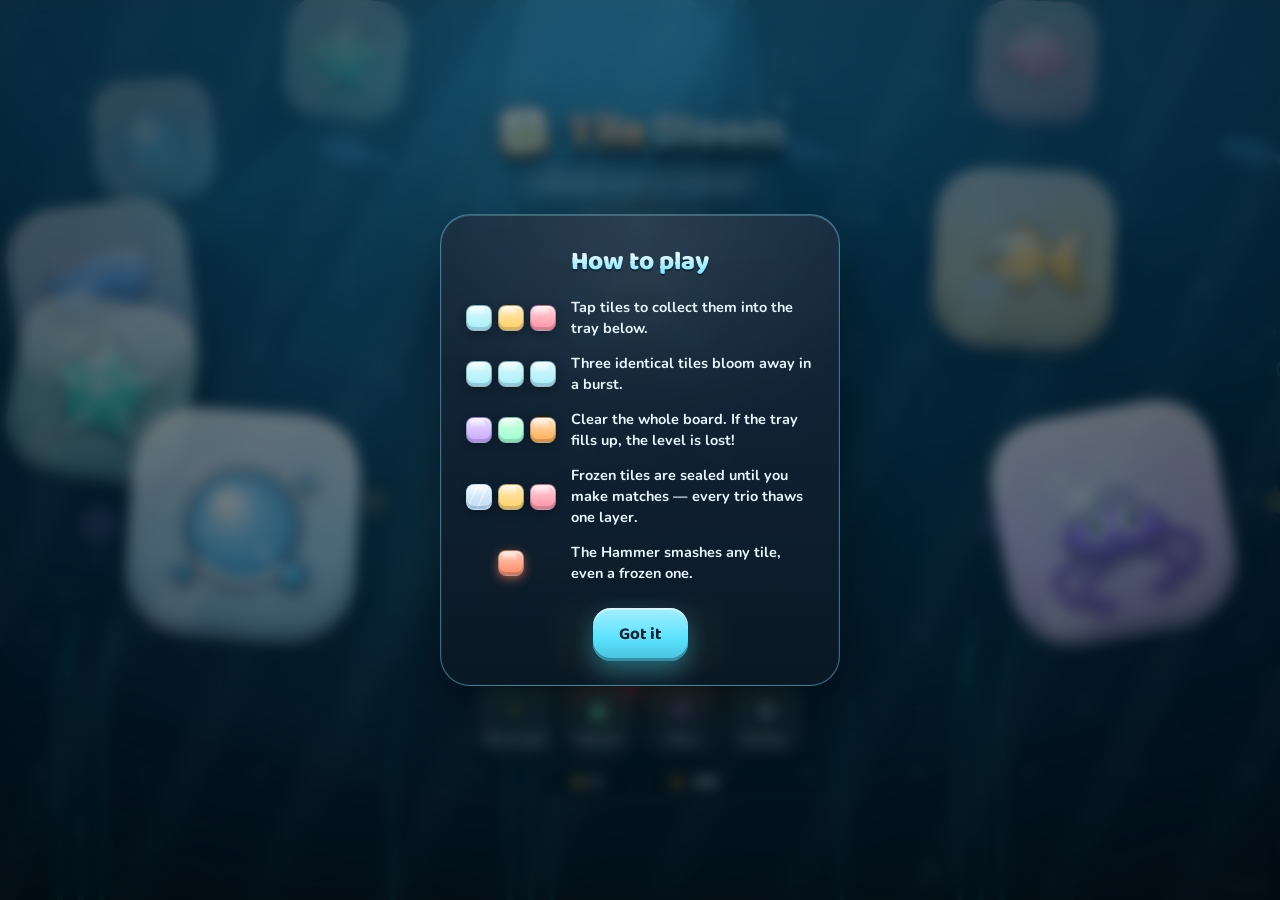
==== commit cb6af78e: "Release v1.9.4 — Tile Bloom build" ====
--- a/index.html
+++ b/index.html
@@ -69,8 +69,8 @@
         50% { transform: scale(1.07); }
       }
     </style>
-    <script type="module" crossorigin src="./assets/index-BuOnPRI-.js"></script>
-    <link rel="stylesheet" crossorigin href="./assets/index-D7PUuLrn.css">
+    <script type="module" crossorigin src="./assets/index-97hSWZVV.js"></script>
+    <link rel="stylesheet" crossorigin href="./assets/index-HGmRaJ2l.css">
   </head>
   <body>
     <div id="boot" aria-hidden="true">
--- a/assets/index-HGmRaJ2l.css
+++ b/assets/index-HGmRaJ2l.css
@@ -0,0 +1 @@
+@font-face{font-family:"Baloo 2";font-style:normal;font-display:swap;font-weight:600;src:url(./baloo-2-devanagari-600-normal-CuT_xCk5.woff2) format("woff2"),url(./baloo-2-devanagari-600-normal-Cnn1WFYO.woff) format("woff");unicode-range:U+0900-097F,U+1CD0-1CF9,U+200C-200D,U+20A8,U+20B9,U+20F0,U+25CC,U+A830-A839,U+A8E0-A8FF,U+11B00-11B09}@font-face{font-family:"Baloo 2";font-style:normal;font-display:swap;font-weight:600;src:url(./baloo-2-vietnamese-600-normal-C5EqHgu0.woff2) format("woff2"),url(./baloo-2-vietnamese-600-normal-CGkk4Wtx.woff) format("woff");unicode-range:U+0102-0103,U+0110-0111,U+0128-0129,U+0168-0169,U+01A0-01A1,U+01AF-01B0,U+0300-0301,U+0303-0304,U+0308-0309,U+0323,U+0329,U+1EA0-1EF9,U+20AB}@font-face{font-family:"Baloo 2";font-style:normal;font-display:swap;font-weight:600;src:url(./baloo-2-latin-ext-600-normal-DiVeaYrH.woff2) format("woff2"),url(./baloo-2-latin-ext-600-normal-CFaB2nBN.woff) format("woff");unicode-range:U+0100-02BA,U+02BD-02C5,U+02C7-02CC,U+02CE-02D7,U+02DD-02FF,U+0304,U+0308,U+0329,U+1D00-1DBF,U+1E00-1E9F,U+1EF2-1EFF,U+2020,U+20A0-20AB,U+20AD-20C0,U+2113,U+2C60-2C7F,U+A720-A7FF}@font-face{font-family:"Baloo 2";font-style:normal;font-display:swap;font-weight:600;src:url(./baloo-2-latin-600-normal-tIfxVoAe.woff2) format("woff2"),url(./baloo-2-latin-600-normal-B4tNaogw.woff) format("woff");unicode-range:U+0000-00FF,U+0131,U+0152-0153,U+02BB-02BC,U+02C6,U+02DA,U+02DC,U+0304,U+0308,U+0329,U+2000-206F,U+20AC,U+2122,U+2191,U+2193,U+2212,U+2215,U+FEFF,U+FFFD}@font-face{font-family:"Baloo 2";font-style:normal;font-display:swap;font-weight:700;src:url(./baloo-2-devanagari-700-normal-D37Te3iF.woff2) format("woff2"),url(./baloo-2-devanagari-700-normal-CEIF4sJg.woff) format("woff");unicode-range:U+0900-097F,U+1CD0-1CF9,U+200C-200D,U+20A8,U+20B9,U+20F0,U+25CC,U+A830-A839,U+A8E0-A8FF,U+11B00-11B09}@font-face{font-family:"Baloo 2";font-style:normal;font-display:swap;font-weight:700;src:url(./baloo-2-vietnamese-700-normal-h4tlcePq.woff2) format("woff2"),url(./baloo-2-vietnamese-700-normal-DoF59Mjc.woff) format("woff");unicode-range:U+0102-0103,U+0110-0111,U+0128-0129,U+0168-0169,U+01A0-01A1,U+01AF-01B0,U+0300-0301,U+0303-0304,U+0308-0309,U+0323,U+0329,U+1EA0-1EF9,U+20AB}@font-face{font-family:"Baloo 2";font-style:normal;font-display:swap;font-weight:700;src:url(./baloo-2-latin-ext-700-normal-Mlh7kdab.woff2) format("woff2"),url(./baloo-2-latin-ext-700-normal-D6LeXASg.woff) format("woff");unicode-range:U+0100-02BA,U+02BD-02C5,U+02C7-02CC,U+02CE-02D7,U+02DD-02FF,U+0304,U+0308,U+0329,U+1D00-1DBF,U+1E00-1E9F,U+1EF2-1EFF,U+2020,U+20A0-20AB,U+20AD-20C0,U+2113,U+2C60-2C7F,U+A720-A7FF}@font-face{font-family:"Baloo 2";font-style:normal;font-display:swap;font-weight:700;src:url(./baloo-2-latin-700-normal-CqTg7A15.woff2) format("woff2"),url(./baloo-2-latin-700-normal-Ld3Zm3l2.woff) format("woff");unicode-range:U+0000-00FF,U+0131,U+0152-0153,U+02BB-02BC,U+02C6,U+02DA,U+02DC,U+0304,U+0308,U+0329,U+2000-206F,U+20AC,U+2122,U+2191,U+2193,U+2212,U+2215,U+FEFF,U+FFFD}@font-face{font-family:"Baloo 2";font-style:normal;font-display:swap;font-weight:800;src:url(./baloo-2-devanagari-800-normal-BURIY0wZ.woff2) format("woff2"),url(./baloo-2-devanagari-800-normal-YLp1oUqR.woff) format("woff");unicode-range:U+0900-097F,U+1CD0-1CF9,U+200C-200D,U+20A8,U+20B9,U+20F0,U+25CC,U+A830-A839,U+A8E0-A8FF,U+11B00-11B09}@font-face{font-family:"Baloo 2";font-style:normal;font-display:swap;font-weight:800;src:url(./baloo-2-vietnamese-800-normal-ConLnEgt.woff2) format("woff2"),url(./baloo-2-vietnamese-800-normal-GQACmpuv.woff) format("woff");unicode-range:U+0102-0103,U+0110-0111,U+0128-0129,U+0168-0169,U+01A0-01A1,U+01AF-01B0,U+0300-0301,U+0303-0304,U+0308-0309,U+0323,U+0329,U+1EA0-1EF9,U+20AB}@font-face{font-family:"Baloo 2";font-style:normal;font-display:swap;font-weight:800;src:url(./baloo-2-latin-ext-800-normal-C_Iwmf1s.woff2) format("woff2"),url(./baloo-2-latin-ext-800-normal-D-iCxxqE.woff) format("woff");unicode-range:U+0100-02BA,U+02BD-02C5,U+02C7-02CC,U+02CE-02D7,U+02DD-02FF,U+0304,U+0308,U+0329,U+1D00-1DBF,U+1E00-1E9F,U+1EF2-1EFF,U+2020,U+20A0-20AB,U+20AD-20C0,U+2113,U+2C60-2C7F,U+A720-A7FF}@font-face{font-family:"Baloo 2";font-style:normal;font-display:swap;font-weight:800;src:url(./baloo-2-latin-800-normal-BbF3Etk1.woff2) format("woff2"),url(./baloo-2-latin-800-normal-B8BXfZF7.woff) format("woff");unicode-range:U+0000-00FF,U+0131,U+0152-0153,U+02BB-02BC,U+02C6,U+02DA,U+02DC,U+0304,U+0308,U+0329,U+2000-206F,U+20AC,U+2122,U+2191,U+2193,U+2212,U+2215,U+FEFF,U+FFFD}@font-face{font-family:Nunito;font-style:normal;font-display:swap;font-weight:400;src:url(./nunito-cyrillic-ext-400-normal-CuPM9foi.woff2) format("woff2"),url(./nunito-cyrillic-ext-400-normal-xaE7D4Sw.woff) format("woff");unicode-range:U+0460-052F,U+1C80-1C8A,U+20B4,U+2DE0-2DFF,U+A640-A69F,U+FE2E-FE2F}@font-face{font-family:Nunito;font-style:normal;font-display:swap;font-weight:400;src:url(./nunito-cyrillic-400-normal-xAOo5cBP.woff2) format("woff2"),url(./nunito-cyrillic-400-normal-D1j0u8EH.woff) format("woff");unicode-range:U+0301,U+0400-045F,U+0490-0491,U+04B0-04B1,U+2116}@font-face{font-family:Nunito;font-style:normal;font-display:swap;font-weight:400;src:url(./nunito-vietnamese-400-normal-BHkVbP3T.woff2) format("woff2"),url(./nunito-vietnamese-400-normal-DtOtW02z.woff) format("woff");unicode-range:U+0102-0103,U+0110-0111,U+0128-0129,U+0168-0169,U+01A0-01A1,U+01AF-01B0,U+0300-0301,U+0303-0304,U+0308-0309,U+0323,U+0329,U+1EA0-1EF9,U+20AB}@font-face{font-family:Nunito;font-style:normal;font-display:swap;font-weight:400;src:url(./nunito-latin-ext-400-normal-i-8OOpdj.woff2) format("woff2"),url(./nunito-latin-ext-400-normal-CjMJVfGn.woff) format("woff");unicode-range:U+0100-02BA,U+02BD-02C5,U+02C7-02CC,U+02CE-02D7,U+02DD-02FF,U+0304,U+0308,U+0329,U+1D00-1DBF,U+1E00-1E9F,U+1EF2-1EFF,U+2020,U+20A0-20AB,U+20AD-20C0,U+2113,U+2C60-2C7F,U+A720-A7FF}@font-face{font-family:Nunito;font-style:normal;font-display:swap;font-weight:400;src:url(./nunito-latin-400-normal-r8SDr6Up.woff2) format("woff2"),url(./nunito-latin-400-normal-DKg4f3fz.woff) format("woff");unicode-range:U+0000-00FF,U+0131,U+0152-0153,U+02BB-02BC,U+02C6,U+02DA,U+02DC,U+0304,U+0308,U+0329,U+2000-206F,U+20AC,U+2122,U+2191,U+2193,U+2212,U+2215,U+FEFF,U+FFFD}@font-face{font-family:Nunito;font-style:normal;font-display:swap;font-weight:700;src:url(./nunito-cyrillic-ext-700-normal-BuR0mlCG.woff2) format("woff2"),url(./nunito-cyrillic-ext-700-normal-DfoqN4Gs.woff) format("woff");unicode-range:U+0460-052F,U+1C80-1C8A,U+20B4,U+2DE0-2DFF,U+A640-A69F,U+FE2E-FE2F}@font-face{font-family:Nunito;font-style:normal;font-display:swap;font-weight:700;src:url(./nunito-cyrillic-700-normal-DP36NgGt.woff2) format("woff2"),url(./nunito-cyrillic-700-normal-DfHRUDv-.woff) format("woff");unicode-range:U+0301,U+0400-045F,U+0490-0491,U+04B0-04B1,U+2116}@font-face{font-family:Nunito;font-style:normal;font-display:swap;font-weight:700;src:url(./nunito-vietnamese-700-normal-Ch8EUCfz.woff2) format("woff2"),url(./nunito-vietnamese-700-normal-C9SQsXvj.woff) format("woff");unicode-range:U+0102-0103,U+0110-0111,U+0128-0129,U+0168-0169,U+01A0-01A1,U+01AF-01B0,U+0300-0301,U+0303-0304,U+0308-0309,U+0323,U+0329,U+1EA0-1EF9,U+20AB}@font-face{font-family:Nunito;font-style:normal;font-display:swap;font-weight:700;src:url(./nunito-latin-ext-700-normal-BWeMsAzO.woff2) format("woff2"),url(./nunito-latin-ext-700-normal-D4woHhbd.woff) format("woff");unicode-range:U+0100-02BA,U+02BD-02C5,U+02C7-02CC,U+02CE-02D7,U+02DD-02FF,U+0304,U+0308,U+0329,U+1D00-1DBF,U+1E00-1E9F,U+1EF2-1EFF,U+2020,U+20A0-20AB,U+20AD-20C0,U+2113,U+2C60-2C7F,U+A720-A7FF}@font-face{font-family:Nunito;font-style:normal;font-display:swap;font-weight:700;src:url(./nunito-latin-700-normal-Dort48En.woff2) format("woff2"),url(./nunito-latin-700-normal-OcDqTBcA.woff) format("woff");unicode-range:U+0000-00FF,U+0131,U+0152-0153,U+02BB-02BC,U+02C6,U+02DA,U+02DC,U+0304,U+0308,U+0329,U+2000-206F,U+20AC,U+2122,U+2191,U+2193,U+2212,U+2215,U+FEFF,U+FFFD}:root{--sat: env(safe-area-inset-top, 0px);--sab: env(safe-area-inset-bottom, 0px);--sal: env(safe-area-inset-left, 0px);--sar: env(safe-area-inset-right, 0px);--font-display: "Baloo 2", "Nunito", system-ui, sans-serif;--font-body: "Nunito", system-ui, sans-serif;--ink: #eaf7ff;--ink-dim: rgba(234, 247, 255, .62);--accent: #59e2ff;--panel: rgba(255, 255, 255, .07);--panel-strong: rgba(10, 24, 36, .86);--gold: #ffd166;--accent2: #ffd166}*{margin:0;padding:0;box-sizing:border-box;-webkit-tap-highlight-color:transparent}html,body{height:100%;overflow:hidden}body{font-family:var(--font-body);color:var(--ink);background:#041420;user-select:none;-webkit-user-select:none;touch-action:manipulation;overscroll-behavior:none}button{font-family:inherit;color:inherit;border:none;background:none;cursor:pointer;touch-action:manipulation}button:disabled{opacity:.45;pointer-events:none}a{color:var(--accent);text-decoration:none}#app{position:fixed;inset:0}#app>canvas{position:absolute;inset:0;display:block}#ui{position:absolute;inset:0;pointer-events:none;z-index:10}#ui>*{pointer-events:none}#ui button,#ui .screen,#ui .card,#ui .switch,#ui .seg,#ui a,#ui input{pointer-events:auto}body[data-chapter=ocean]{--accent: #59e2ff}body[data-chapter=bakery]{--accent: #ffb0c8}body[data-chapter=cosmos]{--accent: #b18cff}body[data-chapter=zen]{--accent: #8fe6a4}@media(prefers-reduced-motion:reduce){*,*:before,*:after{animation-duration:1ms!important;transition-duration:1ms!important}}.i{width:1.15em;height:1.15em;fill:currentColor;vertical-align:-.22em}#hud{position:absolute;top:calc(var(--sat) + 8px);left:0;right:0;display:flex;justify-content:center;align-items:center;gap:8px;padding:0 8px;z-index:20;flex-wrap:nowrap;overflow:hidden}.chip{display:inline-flex;align-items:center;gap:6px;padding:7px 12px;border-radius:999px;background:linear-gradient(180deg,#ffffff24,#ffffff0d);border:1px solid rgba(255,255,255,.16);box-shadow:inset 0 1px #fff3;backdrop-filter:blur(10px) saturate(1.3);-webkit-backdrop-filter:blur(10px) saturate(1.3);font-weight:800;font-size:13.5px;white-space:nowrap}.chip.level{color:var(--accent);font-family:var(--font-display)}.chip .chip-label{color:var(--ink-dim);font-weight:700;font-size:11px;text-transform:uppercase;letter-spacing:.08em}.icon-btn{width:46px;height:46px;border-radius:15px;display:inline-flex;align-items:center;justify-content:center;background:linear-gradient(180deg,#ffffff26,#ffffff0d);border:1px solid rgba(255,255,255,.18);box-shadow:inset 0 1px #ffffff38,0 6px 14px #020a1259;backdrop-filter:blur(10px);-webkit-backdrop-filter:blur(10px);transition:transform .12s ease,background .2s}.icon-btn:active{transform:scale(.92)}.icon-btn .i{width:20px;height:20px;fill:var(--ink)}.chip.combo-chip{padding:6px 11px;gap:5px;border-color:#ffd16673;background:linear-gradient(180deg,#ffd16638,#ff9f431f);animation:comboChipIn .25s cubic-bezier(.2,1.4,.4,1)}.chip.combo-chip .i{width:15px;height:15px;flex:none;filter:drop-shadow(0 1px 3px rgba(176,94,28,.45))}.chip.combo-chip b{font-family:var(--font-display);font-weight:800;font-size:13.5px;line-height:1;color:#ffcf6e;text-shadow:0 1px 2px rgba(4,22,30,.55)}.chip.combo-chip.hot{border-color:#ff8fa38c;background:linear-gradient(180deg,#ff9f434d,#ff5c782e);box-shadow:0 0 14px #ff8c5a59}.chip.combo-chip.hot b{color:#ff9f8f}.chip.combo-chip b.pop{animation:comboPop .35s cubic-bezier(.2,1.4,.4,1)}@keyframes comboChipIn{0%{transform:scale(.7);opacity:0}to{transform:scale(1);opacity:1}}@keyframes comboPop{0%{transform:scale(.6)}to{transform:scale(1)}}.chip.coins.pop #hud-coins,#hud-coins.pop{animation:coinPop .45s cubic-bezier(.2,1.5,.4,1)}@keyframes coinPop{0%{transform:scale(1)}35%{transform:scale(1.3);color:var(--gold)}to{transform:scale(1)}}.btn{display:inline-flex;align-items:center;justify-content:center;gap:9px;font-family:var(--font-display);font-weight:700;font-size:17px;padding:13px 26px;border-radius:18px;transition:transform .12s ease,filter .2s}.btn:active{transform:scale(.95)}.btn .i{width:1.25em;height:1.25em}.btn.primary{color:#062530;text-shadow:0 1px 0 rgba(255,255,255,.35);background:linear-gradient(180deg,color-mix(in srgb,var(--accent) 55%,#ffffff 45%) 0%,color-mix(in srgb,var(--accent) 88%,#ffffff 12%) 42%,var(--accent) 58%,color-mix(in srgb,var(--accent) 82%,#052537 18%) 100%);box-shadow:inset 0 2px #ffffff8c,inset 0 -3px color-mix(in srgb,var(--accent) 55%,#052537 45%),0 10px 26px color-mix(in srgb,var(--accent) 42%,transparent),0 8px 20px #020a1266}.btn.primary.big{font-size:22px;padding:17px 46px;border-radius:24px;position:relative;overflow:hidden}.btn.primary.big:after{content:"";position:absolute;top:3px;left:10%;right:10%;height:34%;border-radius:999px;background:linear-gradient(180deg,#ffffff8c,#ffffff05);pointer-events:none}.btn.primary.big .i{fill:#fff;filter:drop-shadow(0 2px 3px rgba(4,30,40,.55));position:relative;z-index:1}.btn.primary.big span{position:relative;z-index:1}.btn.primary.big{animation:playGlow 2.4s ease-in-out infinite}#home-play{color:#45280a;text-shadow:0 1px 0 rgba(255,255,255,.5);background:linear-gradient(180deg,#fff6d8,#ffd66e 38%,#ffb02e 62%,#f08c14);box-shadow:inset 0 3px #ffffffbf,inset 0 -5px #c96e12,inset 0 0 26px #ffbe5a59,0 16px 36px #ff96285c,0 8px 18px #020a1266}#home-play:after{background:linear-gradient(180deg,#ffffffb8,#ffffff0d)}@keyframes playGlow{0%,to{filter:brightness(1)}50%{filter:brightness(1.09)}}.btn.ghost{background:linear-gradient(180deg,#ffffff21,#ffffff0d);border:1px solid rgba(255,255,255,.18);backdrop-filter:blur(10px);-webkit-backdrop-filter:blur(10px);color:var(--ink);box-shadow:inset 0 1px #fff3}.btn.ghost.icon-only{padding:13px 15px}.btn.reward{color:#3d2504;text-shadow:0 1px 0 rgba(255,255,255,.4);background:linear-gradient(180deg,#fff3cf,#ffdd8c 45%,#ffb84d);box-shadow:inset 0 2px #ffffffb3,inset 0 -3px #c9882e,0 10px 26px #ffaa5a73,0 8px 20px #020a1259}.btn.reward.used{filter:grayscale(.7)}.screen{position:absolute;inset:0}.screen.modal{display:flex;align-items:center;justify-content:center;background:#020a1080;backdrop-filter:blur(7px) saturate(1.2);-webkit-backdrop-filter:blur(7px) saturate(1.2);z-index:40;animation:fadeIn .25s ease}.card{width:min(88vw,400px);max-height:calc(100vh - 120px);overflow-y:auto;background:radial-gradient(130% 90% at 50% 0%,rgba(255,255,255,.09),transparent 52%),linear-gradient(180deg,#162a3ef0,#0a1824f5);border:1px solid color-mix(in srgb,var(--accent) 45%,transparent);border-radius:30px;padding:26px 24px calc(24px + var(--sab) * .4);text-align:center;box-shadow:0 24px 70px #0000008c,0 0 0 1px #ffffff0d inset,inset 0 1px #ffffff29,inset 0 -1px #00000059;animation:cardIn .32s cubic-bezier(.2,1.3,.4,1)}@keyframes cardIn{0%{transform:scale(.88) translateY(18px);opacity:0}to{transform:scale(1) translateY(0);opacity:1}}@keyframes fadeIn{0%{opacity:0}to{opacity:1}}.card h2{font-family:var(--font-display);font-size:26px;font-weight:800;margin-bottom:14px;background:linear-gradient(180deg,#ffffff 20%,var(--accent) 90%);-webkit-background-clip:text;background-clip:text;color:transparent;filter:drop-shadow(0 2px 0 rgba(4,20,30,.6))}.card .btn+.btn,.card .actions .btn+.btn{margin-top:0}.card>.btn{margin-top:10px}.actions{display:grid;grid-template-columns:repeat(3,1fr);gap:10px;margin-top:16px}.actions .btn{padding:12px 8px;font-size:15px}.actions.col{grid-template-columns:1fr}.set-row{display:flex;align-items:center;justify-content:space-between;padding:12px 2px;border-bottom:1px solid rgba(255,255,255,.07)}.set-row>span{font-weight:700;font-size:15px}.switch{position:relative;width:52px;height:30px;display:inline-block}.switch input{opacity:0;width:0;height:0}.switch i{position:absolute;inset:0;border-radius:999px;background:#ffffff1f;border:1px solid rgba(255,255,255,.2);transition:background .2s}.switch i:after{content:"";position:absolute;top:3px;left:3px;width:22px;height:22px;border-radius:50%;background:#fff;transition:transform .2s cubic-bezier(.2,1.4,.4,1)}.switch input:checked+i{background:var(--accent);border-color:transparent}.switch input:checked+i:after{transform:translate(22px)}.seg{display:inline-flex;background:#ffffff14;border-radius:12px;padding:3px}.seg button{padding:7px 16px;border-radius:9px;font-weight:800;font-size:13px;color:var(--ink-dim)}.seg button.active{background:linear-gradient(180deg,color-mix(in srgb,var(--accent) 62%,#ffffff 38%),var(--accent));color:#04222e;box-shadow:inset 0 1px #ffffff80,0 3px 8px color-mix(in srgb,var(--accent) 40%,transparent)}.about{margin-top:16px;padding:12px;border-radius:16px;background:#ffffff0d;font-size:13px;color:var(--ink-dim);line-height:1.7}.about h3{font-size:13px;font-weight:800;color:var(--ink);text-transform:uppercase;letter-spacing:.1em;margin-bottom:4px}#boosterbar{position:absolute;bottom:calc(var(--sab) + 14px);left:0;right:0;display:flex;justify-content:center;gap:8px;padding:0 6px;z-index:20}.booster{--booster-tint: #8fe6a4;width:68px;display:flex;flex-direction:column;align-items:center;gap:4px;padding:8px 6px 7px;border-radius:16px;background:radial-gradient(135% 95% at 50% 0%,color-mix(in srgb,var(--booster-tint) 52%,transparent),transparent 64%),linear-gradient(180deg,#ffffff2e,#ffffff0f);border:1px solid color-mix(in srgb,var(--booster-tint) 58%,transparent);backdrop-filter:blur(10px) saturate(1.3);-webkit-backdrop-filter:blur(10px) saturate(1.3);box-shadow:inset 0 2px #ffffff4d,inset 0 -3px #020a1259,0 7px 18px #020a126b;transition:transform .12s ease,filter .2s}@media(max-width:380px){#boosterbar{gap:4px}.booster{width:58px;padding:6px 3px 5px}.booster .i{width:16px;height:16px}.booster .b-label{font-size:9px}.booster .b-cost{min-width:40px;font-size:9px}}.booster .b-head{display:inline-flex;align-items:center;gap:7px;min-width:0}.booster[data-booster=undo]{--booster-tint: #7ee0c3}.booster[data-booster=shuffle]{--booster-tint: #b18cff}.booster[data-booster=hint]{--booster-tint: #ffd166}.booster[data-booster=wand]{--booster-tint: #ff9fb2}.booster[data-booster=hammer]{--booster-tint: #ff8a66}.booster.armed{animation:armedPulse .9s ease-in-out infinite;border-color:#ffb08f;box-shadow:inset 0 2px #ffffff4d,inset 0 -3px #020a1259,0 0 16px #ff8a668c,0 7px 18px #020a126b}.booster.armed .i{transform:rotate(-28deg) scale(1.08)}@keyframes armedPulse{0%,to{transform:translateY(0)}50%{transform:translateY(-3px)}}.booster:active{transform:scale(.93)}.booster:disabled{filter:saturate(.55) brightness(.82)}.booster .i{width:20px;height:20px;flex:none;fill:color-mix(in srgb,var(--booster-tint) 82%,#ffffff 18%);filter:drop-shadow(0 2px 4px rgba(2,10,18,.5))}.booster .b-label{font-family:var(--font-display);font-weight:800;font-size:11px;color:var(--ink);white-space:nowrap}.booster .b-cost{display:inline-flex;align-items:center;gap:4px;min-width:52px;justify-content:center;font-size:10.5px;font-weight:800;padding:2px 7px;border-radius:999px;background:#ffffff1a;color:var(--ink-dim)}.booster .b-cost .i{width:11px;height:11px;fill:var(--gold)}.booster.is-free .b-cost{background:linear-gradient(180deg,#a9f5c8,#6fe3a8);color:#053826;text-shadow:0 1px 0 rgba(255,255,255,.4);box-shadow:0 2px 8px #6fe3a859}.booster.is-ad .b-cost{background:linear-gradient(180deg,#ffd97a,#ffb84d);color:#4a2c05;text-shadow:0 1px 0 rgba(255,255,255,.4);box-shadow:0 2px 8px #ffb84d59}#intro{position:absolute;top:calc(var(--sat) + 64px);left:50%;transform:translate(-50%);display:flex;align-items:center;gap:10px;padding:12px 26px;border-radius:999px;background:var(--panel-strong);border:1px solid color-mix(in srgb,var(--accent) 55%,transparent);font-family:var(--font-display);font-weight:800;font-size:18px;z-index:30;white-space:nowrap}#intro .dot{color:var(--accent)}#intro.go{animation:introSlide 1.05s cubic-bezier(.2,1.2,.4,1) forwards}@keyframes introSlide{0%{opacity:0;transform:translate(-50%) translateY(-30px) scale(.85)}18%{opacity:1;transform:translate(-50%) translateY(0) scale(1)}80%{opacity:1}to{opacity:0;transform:translate(-50%) translateY(-10px)}}#toast{position:absolute;bottom:calc(var(--sab) + 108px);left:50%;transform:translate(-50%);padding:11px 22px;border-radius:16px;background:var(--panel-strong);border:1px solid rgba(255,255,255,.16);font-weight:700;font-size:14px;white-space:nowrap;z-index:45}#toast.show{animation:toastIn 1.7s ease forwards}@keyframes toastIn{0%{opacity:0;transform:translate(-50%) translateY(14px)}12%{opacity:1;transform:translate(-50%) translateY(0)}82%{opacity:1}to{opacity:0;transform:translate(-50%) translateY(-8px)}}.ad-overlay{position:fixed;inset:0;z-index:100;background:#000000e0;display:flex;align-items:center;justify-content:center;animation:fadeIn .2s ease}.ad-card{width:min(90vw,340px);background:#101821;border:1px solid rgba(255,255,255,.14);border-radius:26px;padding:20px;text-align:center;box-shadow:0 30px 80px #0009}.ad-tag{display:inline-block;padding:4px 12px;border-radius:7px;background:#ffd166;color:#3d2504;font-size:11px;font-weight:900;letter-spacing:.12em;animation:tagBlink 1.2s steps(2) infinite}@keyframes tagBlink{50%{opacity:.55}}.ad-creative{margin:16px 0 12px;height:150px;border-radius:18px;background:radial-gradient(120% 130% at 20% 15%,rgba(127,243,255,.35),transparent 55%),radial-gradient(120% 130% at 85% 80%,rgba(193,167,255,.4),transparent 60%),linear-gradient(150deg,#123a4e,#0a1622);position:relative;overflow:hidden;display:flex;flex-direction:column;align-items:center;justify-content:center;gap:4px}.ad-creative .ad-spark{position:absolute;width:70px;height:70px;border-radius:20px;border:3px solid rgba(127,243,255,.9);box-shadow:0 0 34px #7ff3ff80;animation:spinFloat 3.2s ease-in-out infinite}@keyframes spinFloat{0%,to{transform:rotate(-6deg) translateY(0)}50%{transform:rotate(8deg) translateY(-10px)}}.ad-creative .ad-title{font-family:var(--font-display);font-size:34px;font-weight:800;color:#eaf7ff;text-shadow:0 0 24px rgba(127,243,255,.6)}.ad-creative .ad-title span{color:#7ff3ff}.ad-creative .ad-sub{font-size:12px;color:#eaf7ff8c;letter-spacing:.2em;text-transform:uppercase}.ad-note{font-size:12.5px;color:#eaf7ff99;line-height:1.5;margin-bottom:14px}.ad-timer{position:relative;height:8px;border-radius:999px;background:#ffffff1f;overflow:hidden;margin-bottom:6px}.ad-timer-fill{position:absolute;left:0;top:0;bottom:0;width:0;background:linear-gradient(90deg,#7ff3ff,#59e2ff);border-radius:999px}.ad-timer-label{display:block;font-size:12px;font-weight:800;color:#eaf7ffb3;margin-bottom:10px}.ad-actions{display:flex;gap:10px}.ad-btn{flex:1;padding:13px 10px;border-radius:15px;font-family:var(--font-display);font-weight:700;font-size:15px}.ad-close{flex:0 0 52px;background:#ffffff1a;color:var(--ink)}.ad-primary{background:linear-gradient(160deg,#7ff3ff,#2f9ecf);color:#04222e}.ad-primary.ad-ready{animation:adReady .8s ease-in-out infinite}@keyframes adReady{50%{box-shadow:0 0 26px #7ff3ffcc}}.chip.hearts .i{width:19px;height:19px;filter:drop-shadow(0 2px 3px rgba(0,0,0,.4))}.chip.hearts span{min-width:12px;text-align:center}.badge{position:absolute;top:-5px;right:-7px;width:14px;height:14px;border-radius:50%;background:linear-gradient(160deg,#ff7d97,#e0335e);box-shadow:0 3px 8px #e0335e8c,inset 0 1px #ffffff8c;animation:badgePulse 1.6s ease-in-out infinite}@keyframes badgePulse{0%,to{transform:scale(1)}50%{transform:scale(1.18)}}.btn.m-claim{padding:8px 16px;font-size:14px;border-radius:13px}.binfo{align-self:center;width:34px;height:34px;border-radius:50%;display:grid;place-items:center;font-family:var(--font-display);font-weight:800;font-size:16px;color:var(--ink);background:linear-gradient(180deg,#ffffff29,#ffffff0f);border:1px solid rgba(255,255,255,.22);box-shadow:inset 0 1px #ffffff3d,0 3px 8px #020a1273;cursor:pointer}.binfo:disabled{opacity:.45}.binfo:not(:disabled):active{transform:scale(.92)}#scr-home{display:flex;align-items:center;justify-content:center;z-index:30;padding:calc(var(--sat) + 16px) 16px calc(var(--sab) + 16px)}#scr-home:after{content:"";position:absolute;inset:0;pointer-events:none;background:radial-gradient(120% 95% at 50% 46%,#0000 42%,#020a124d)}.home-scene{position:absolute;inset:0;overflow:hidden;pointer-events:none;z-index:0}.home-scene:before{content:"";position:absolute;inset:-90px;animation:sceneDrift 16s ease-in-out infinite alternate}@keyframes sceneDrift{0%{transform:translateY(0)}to{transform:translateY(48px)}}.home-scene:after{content:"";position:absolute;inset:0;background:radial-gradient(140% 90% at 50% 112%,rgba(2,10,18,.42),transparent 55%),radial-gradient(110% 60% at 50% -10%,rgba(255,255,255,.06),transparent 62%)}.home-inner{z-index:1;display:flex;flex-direction:column;align-items:center;gap:11px;text-align:center;animation:cardIn .45s cubic-bezier(.2,1.2,.4,1)}.logo-lockup{position:relative;display:flex;align-items:center;gap:13px;margin-bottom:-1px}.logo-emblem{width:62px;height:62px;flex:none;filter:drop-shadow(0 4px 0 rgba(8,26,40,.45)) drop-shadow(0 11px 16px rgba(2,10,18,.5))}.logo{font-family:var(--font-display);font-weight:800;font-size:46px;line-height:1;letter-spacing:.01em;-webkit-text-stroke:2px rgba(8,26,40,.55);paint-order:stroke fill;background:linear-gradient(180deg,#fff 6%,#f9f1de 38%,#ecd9b4 72%,#cdb586);-webkit-background-clip:text;background-clip:text;color:transparent;filter:drop-shadow(0 3px 0 rgba(8,26,40,.5)) drop-shadow(0 6px 0 rgba(6,20,32,.38)) drop-shadow(0 11px 0 rgba(3,12,22,.32)) drop-shadow(0 18px 22px rgba(2,10,18,.5))}.logo span{padding-left:.08em;background:linear-gradient(180deg,#f2fdff 6%,#c3ecfa 40%,#78d5f2 72%,#38a9d6);-webkit-background-clip:text;background-clip:text}.logo-spark{position:absolute;width:17px;height:17px;pointer-events:none}.logo-spark .i{width:100%;height:100%}.logo-spark.sp1{top:-7px;right:-5px;fill:var(--gold);animation:sparkTwinkle 2.8s ease-in-out infinite}.logo-spark.sp2{bottom:-3px;left:51px;width:13px;height:13px;fill:#8fe0f8;animation:sparkTwinkle 2.8s ease-in-out 1.4s infinite}@keyframes sparkTwinkle{0%,to{transform:scale(.5) rotate(12deg);opacity:.35}50%{transform:scale(1) rotate(0);opacity:1}}.subtitle{font-size:11px;font-weight:800;letter-spacing:.36em;text-transform:uppercase;color:#eaf7ffd9;padding:7px 14px 7px 18px;border-radius:999px;background:linear-gradient(180deg,#ffffff29,#ffffff0a);border:1px solid rgba(255,255,255,.18);box-shadow:inset 0 1px #ffffff38,0 6px 18px #020a1259;margin-top:-3px}.home-mascot{width:188px;height:188px;margin:4px 0 0;position:relative;filter:drop-shadow(0 18px 26px rgba(2,12,20,.55))}.home-mascot:before{content:"";position:absolute;inset:-14%;border-radius:50%;background:radial-gradient(60% 60% at 50% 42%,#ffd88257,#ffd88200 70%),radial-gradient(70% 70% at 50% 42%,#ffffff24,#fff0 75%);z-index:-1}.chapter-chip{display:inline-flex;align-items:center;gap:11px;padding:7px 15px 7px 8px;border-radius:18px;cursor:pointer;font:inherit;background:linear-gradient(180deg,#ffffff24,#ffffff0d);border:1px solid rgba(255,255,255,.18);backdrop-filter:blur(10px);-webkit-backdrop-filter:blur(10px);box-shadow:inset 0 1px #ffffff38,0 8px 20px #020a1266;transition:transform .12s ease}.chapter-chip:active{transform:scale(.97)}.hc-emblem{flex:none;width:46px;height:46px;display:grid;place-items:center;border-radius:50%;background:radial-gradient(120% 100% at 50% 0%,#ffffff29,#ffffff0d);border:2px solid var(--accent);box-shadow:0 4px 10px #020a1273}.hc-text{display:flex;flex-direction:column;align-items:flex-start;gap:1px;text-align:left}.hc-name{font-family:var(--font-display);font-size:16.5px;font-weight:800;color:var(--accent);text-shadow:0 1px 0 rgba(2,10,18,.65)}.hc-sub{font-size:11.5px;font-weight:700;color:var(--ink-dim)}.chapter-chip .i{width:15px;height:15px;margin-left:3px;opacity:.65}.home-actions{display:grid;grid-template-columns:repeat(4,1fr);gap:10px;width:min(100%,344px);margin-top:2px}.home-act{position:relative;display:flex;flex-direction:column;align-items:center;justify-content:center;gap:7px;min-height:68px;padding:9px 5px 8px;border-radius:18px;cursor:pointer;font:inherit;background:linear-gradient(180deg,#ffffff26,#ffffff0d);border:1px solid rgba(255,255,255,.17);backdrop-filter:blur(10px);-webkit-backdrop-filter:blur(10px);box-shadow:inset 0 1px #ffffff3d,0 8px 18px #020a1261;transition:transform .12s ease}.home-act:active{transform:scale(.93)}.home-act .ha-ic{display:grid;place-items:center;width:30px;height:30px}.home-act .ha-ic .i{width:24px;height:24px;filter:drop-shadow(0 2px 4px rgba(2,10,18,.5))}.home-act .ha-tx{font-size:10.5px;font-weight:800;line-height:1.18;color:var(--ink);letter-spacing:.01em}.home-act .ha-ic.howto .i{color:#ffd166;fill:#ffd166}.home-act .ha-ic.missions .i{color:#7bf0c4;fill:#7bf0c4}.home-act .ha-ic.album .i{color:#c9a4ff;fill:#c9a4ff}.home-act .ha-ic.settings .i{color:#aecbdd;fill:#aecbdd}.home-act .badge{top:-6px;right:-5px;border:2px solid rgba(8,24,36,.85)}.home-stats{display:flex;gap:12px;font-size:15px;font-weight:800;color:var(--ink)}.home-stats span{display:inline-flex;align-items:center;justify-content:center;gap:6px;min-width:96px;padding:6px 14px;border-radius:999px;background:#06162273;border:1px solid rgba(255,255,255,.12);box-shadow:inset 0 1px #ffffff1a}.home-stats .i{width:17px;height:17px;filter:drop-shadow(0 2px 3px rgba(0,0,0,.4))}.home-stats .i path{fill:var(--gold)}.version{position:absolute;right:14px;bottom:calc(var(--sab) + 5px);font-size:11px;color:#eaf7ff59;letter-spacing:.14em}.build-tag{position:absolute;right:14px;bottom:calc(var(--sab) + 5px);font-size:11px;color:#eaf7ff66;letter-spacing:.14em;pointer-events:none}@media(max-height:720px){.home-inner{gap:8px}.logo{font-size:40px}.logo-emblem{width:54px;height:54px}.home-mascot{width:150px;height:150px}.home-act{min-height:60px}}@media(max-width:359px){.logo{font-size:38px}.logo-emblem{width:50px;height:50px}.logo-lockup{gap:10px}.home-act .ha-tx{font-size:9.5px}.home-actions{gap:8px}}body[data-chapter=ocean] .home-scene{background-image:url("data:image/svg+xml,%3Csvg xmlns='http://www.w3.org/2000/svg' viewBox='0 0 390 780'%3E%3Cg fill='none' stroke='%2317c8b8' stroke-opacity='0.2' stroke-width='5' stroke-linecap='round'%3E%3Cpath d='M52 780V600c0-30 16-40 12-62'/%3E%3Cpath d='M70 780V620c0-22-14-32-10-56'/%3E%3Cpath d='M88 780V604c0-26 12-36 10-58'/%3E%3Cpath d='M340 780V660c0-24 12-32 8-50'/%3E%3C/g%3E%3Cg transform='translate(300 130) rotate(14)' fill='%2366c4ff' fill-opacity='0.22'%3E%3Cellipse rx='24' ry='12'/%3E%3Cpath d='M22 0l16-9v18z'/%3E%3C/g%3E%3Cg transform='translate(70 250) rotate(-10) scale(0.8)' fill='%2366c4ff' fill-opacity='0.15'%3E%3Cellipse rx='24' ry='12'/%3E%3Cpath d='M22 0l16-9v18z'/%3E%3C/g%3E%3Cpath transform='translate(310 420) scale(1.3)' d='M12 0l3 7 8 1-6 6 2 8-7-4-7 4 2-8-6-6 8-1z' fill='%23ffd166' fill-opacity='0.18'/%3E%3Cg transform='translate(86 470)' fill='%23c9a4ff' fill-opacity='0.15'%3E%3Cpath d='M-16-16a16 16 0 0132 0c0 10-7 16-16 16s-16-6-16-16z'/%3E%3Cpath d='M-8 2q2 10 0 18M0 2q2 12 0 20M8 2q-2 10 0 18' fill='none' stroke='%23c9a4ff' stroke-opacity='0.15' stroke-width='2'/%3E%3C/g%3E%3Cg fill='none' stroke='%23bfeaff' stroke-opacity='0.2' stroke-width='2'%3E%3Ccircle cx='335' cy='320' r='8'/%3E%3Ccircle cx='352' cy='296' r='4.5'/%3E%3Ccircle cx='322' cy='288' r='2.6'/%3E%3Ccircle cx='60' cy='90' r='6'/%3E%3Ccircle cx='76' cy='70' r='3.5'/%3E%3C/g%3E%3C/svg%3E"),repeating-linear-gradient(115deg,#bef0ff09 0 34px,#bef0ff00 34px 120px),radial-gradient(170% 60% at 50% 0%,rgba(64,178,224,.18),transparent 62%),radial-gradient(150px 110px at 14% 20%,rgba(89,226,255,.15),transparent 70%),radial-gradient(160px 120px at 86% 58%,rgba(64,178,224,.13),transparent 70%)}body[data-chapter=ocean] .home-scene:before{background-image:radial-gradient(circle 3px at 18px 24px,rgba(198,240,255,.22) 99%,transparent),radial-gradient(circle 2px at 64px 52px,rgba(198,240,255,.15) 99%,transparent),radial-gradient(circle 1.6px at 40px 84px,rgba(198,240,255,.11) 99%,transparent);background-size:110px 140px,150px 170px,90px 110px}body[data-chapter=bakery] .home-scene{background-image:url("data:image/svg+xml,%3Csvg xmlns='http://www.w3.org/2000/svg' viewBox='0 0 390 780'%3E%3Cg transform='translate(312 150)'%3E%3Ccircle r='26' fill='none' stroke='%23ffb0c8' stroke-opacity='0.26' stroke-width='11'/%3E%3Cpath d='M-15-7l6 3M-3-16l3 6M13-11l4 5M-17 7l6-2M9 13l5-4' stroke='%23ffe3a3' stroke-opacity='0.3' stroke-width='3' stroke-linecap='round' fill='none'/%3E%3C/g%3E%3Cg transform='translate(74 420)'%3E%3Cellipse cy='-15' rx='21' ry='9' fill='%23ffd9e6' fill-opacity='0.2'/%3E%3Cellipse rx='21' ry='9' fill='%23f7c5d8' fill-opacity='0.17'/%3E%3Cellipse cy='15' rx='21' ry='9' fill='%23ffd9e6' fill-opacity='0.15'/%3E%3C/g%3E%3Cg transform='translate(322 600)'%3E%3Ccircle r='18' fill='%23e0b98a' fill-opacity='0.2'/%3E%3Ccircle cx='-5' cy='-4' r='2.3' fill='%237a4f2a' fill-opacity='0.32'/%3E%3Ccircle cx='6' cy='2' r='2' fill='%237a4f2a' fill-opacity='0.32'/%3E%3Ccircle cx='-1' cy='8' r='1.9' fill='%237a4f2a' fill-opacity='0.32'/%3E%3C/g%3E%3Cg transform='translate(318 380)'%3E%3Cpath d='M-16 2h32l-5 16h-22z' fill='%23ffd9e6' fill-opacity='0.18'/%3E%3Cellipse cy='-6' rx='20' ry='10' fill='%23ffb0c8' fill-opacity='0.24'/%3E%3Ccircle cx='-6' cy='-12' r='2.4' fill='%23e0335e' fill-opacity='0.22'/%3E%3C/g%3E%3Cg transform='translate(70 120)' fill='%23ffe3a3' fill-opacity='0.16'%3E%3Cellipse rx='16' ry='7'/%3E%3Cellipse cx='10' cy='10' rx='12' ry='6'/%3E%3C/g%3E%3C/svg%3E"),radial-gradient(170% 60% at 50% 0%,rgba(255,190,210,.14),transparent 62%),radial-gradient(150px 110px at 82% 14%,rgba(255,176,200,.18),transparent 70%),radial-gradient(140px 110px at 14% 64%,rgba(255,209,102,.13),transparent 70%)}body[data-chapter=bakery] .home-scene:before{background-image:radial-gradient(circle 2.6px at 24px 32px,rgba(255,209,102,.22) 99%,transparent),radial-gradient(circle 1.9px at 60px 14px,rgba(255,176,200,.18) 99%,transparent),radial-gradient(circle 2.2px at 44px 64px,rgba(255,240,210,.14) 99%,transparent);background-size:120px 140px,150px 120px,100px 100px}body[data-chapter=cosmos] .home-scene{background-image:url("data:image/svg+xml,%3Csvg xmlns='http://www.w3.org/2000/svg' viewBox='0 0 390 780'%3E%3Cg transform='translate(318 170)'%3E%3Ccircle r='17' fill='%23b18cff' fill-opacity='0.2'/%3E%3Cellipse rx='28' ry='9' transform='rotate(-18)' fill='none' stroke='%23d9c8ff' stroke-opacity='0.26' stroke-width='3'/%3E%3C/g%3E%3Cg transform='translate(66 120)'%3E%3Cpath d='M0 0l40-15-26 32z' fill='%2389e2ff' fill-opacity='0.13'/%3E%3Ccircle r='5' fill='%23eaf7ff' fill-opacity='0.32'/%3E%3C/g%3E%3Cpath transform='translate(330 560) scale(1.5)' d='M14 4a8 8 0 110 16 10 10 0 010-16z' fill='%23ffe9a8' fill-opacity='0.14'/%3E%3Cg stroke='%23d9c8ff' stroke-opacity='0.17' stroke-width='1.5' fill='%23fff' fill-opacity='0.24'%3E%3Cpath d='M48 620l26-18 30 8' fill='none'/%3E%3Ccircle cx='48' cy='620' r='3'/%3E%3Ccircle cx='74' cy='602' r='2.2'/%3E%3Ccircle cx='104' cy='610' r='2.6'/%3E%3C/g%3E%3Cg transform='translate(60 360)'%3E%3Ccircle r='10' fill='%2389e2ff' fill-opacity='0.16'/%3E%3Ccircle cx='14' cy='8' r='5' fill='%23b18cff' fill-opacity='0.16'/%3E%3C/g%3E%3C/svg%3E"),radial-gradient(170% 60% at 50% 0%,rgba(140,120,255,.16),transparent 62%),radial-gradient(260px 180px at 22% 20%,rgba(177,140,255,.18),transparent 70%),radial-gradient(280px 200px at 78% 62%,rgba(89,226,255,.1),transparent 70%)}body[data-chapter=cosmos] .home-scene:before{background-image:radial-gradient(circle 1.8px at 18px 28px,rgba(255,255,255,.5) 99%,transparent),radial-gradient(circle 1.3px at 52px 66px,rgba(232,224,255,.38) 99%,transparent),radial-gradient(circle 2.2px at 76px 16px,rgba(255,255,255,.46) 99%,transparent),radial-gradient(circle 1.5px at 100px 44px,rgba(255,255,255,.3) 99%,transparent);background-size:130px 110px,160px 140px,100px 90px,180px 150px}body[data-chapter=zen] .home-scene{background-image:url("data:image/svg+xml,%3Csvg xmlns='http://www.w3.org/2000/svg' viewBox='0 0 390 780'%3E%3Cg transform='translate(320 200)' fill='%238fe6a4' fill-opacity='0.2'%3E%3Cpath d='M0-6C-12-18-24-12-26 2c10 4 20 2 26-2z'/%3E%3Cpath d='M0-6C12-18 24-12 26 2c-10 4-20 2-26-2z'/%3E%3Cpath d='M0-22C-6-30-14-28-16-20c6 2 12 0 16-2zM0-22C6-30 14-28 16-20c-6 2-12 0-16-2z'/%3E%3Cellipse cy='6' rx='30' ry='6' fill='%236bd48e' fill-opacity='0.16'/%3E%3C/g%3E%3Cg transform='translate(78 640)' fill='%239db6a5' fill-opacity='0.18'%3E%3Cellipse rx='19' ry='7'/%3E%3Cellipse cy='-13' rx='14' ry='6'/%3E%3Cellipse cy='-24' cx='-1' rx='10' ry='5'/%3E%3C/g%3E%3Cg fill='none' stroke='%235fbf7e' stroke-opacity='0.18' stroke-width='3.5' stroke-linecap='round'%3E%3Cpath d='M340 780V560c-8-22 6-32 2-52'/%3E%3Cpath d='M354 780V576c0-16-10-24-6-40'/%3E%3C/g%3E%3Cg fill='none' stroke='%235fbf7e' stroke-opacity='0.14' stroke-width='3' stroke-linecap='round'%3E%3Cpath d='M40 180V60c-6-16 4-24 2-38'/%3E%3C/g%3E%3C/svg%3E"),radial-gradient(170% 60% at 50% 0%,rgba(160,240,180,.12),transparent 62%),radial-gradient(170px 120px at 18% 32%,rgba(143,230,164,.14),transparent 70%)}body[data-chapter=zen] .home-scene:before{background-image:radial-gradient(circle 2.2px at 28px 36px,rgba(255,240,170,.2) 99%,transparent),radial-gradient(circle 1.6px at 74px 84px,rgba(255,240,170,.13) 99%,transparent);background-size:130px 160px,160px 130px}.mascot{width:100%;height:100%;animation:mascotBob 3.4s ease-in-out infinite}@keyframes mascotBob{0%,to{transform:translateY(0) rotate(-1.2deg)}50%{transform:translateY(-9px) rotate(1.2deg)}}.mascot[data-state=happy]{animation:mascotBob 1.6s ease-in-out infinite}.mascot[data-state=happy] .mb-petals{animation:petalWiggle .7s ease-in-out infinite;transform-origin:70px 62px}@keyframes petalWiggle{0%,to{transform:rotate(-7deg) scale(1.05)}50%{transform:rotate(7deg) scale(1.05)}}.mascot .mb-frown{display:none}.mascot[data-state=sad] .mb-frown{display:block}.mascot[data-state=sad] .mb-smile{display:none}.mascot[data-state=sad] .mb-petals{opacity:.55;transform:rotate(4deg);transform-origin:70px 62px}.fail-mascot{width:108px;height:108px;margin:-4px auto 6px}.steps{text-align:left;display:flex;flex-direction:column;gap:14px;margin:8px 0 14px}.step{display:flex;align-items:center;gap:14px}.step p{font-size:14.5px;line-height:1.45;font-weight:600}.step-vis{flex:0 0 92px;display:flex;align-items:center;justify-content:center;gap:6px}.step-vis .sq{width:26px;height:26px;border-radius:8px;border:1px solid rgba(10,24,40,.28);box-shadow:inset 0 2px #fff9,inset 0 -3px #0a182829,0 3px 8px #020a1273;position:relative;overflow:hidden}.step-vis .sq:after{content:"";position:absolute;top:2px;left:3px;right:6px;height:8px;border-radius:6px;background:linear-gradient(180deg,#ffffffa6,#fff0)}.step-vis .sq.a{background:linear-gradient(180deg,#d9fbff,#a9edf7)}.step-vis .sq.b{background:linear-gradient(180deg,#ffe9b8,#ffd166)}.step-vis .sq.c{background:linear-gradient(180deg,#ffd6de,#ff8fa3)}.step-vis .sq.d{background:linear-gradient(180deg,#e8dcff,#c9a7ff)}.step-vis .sq.e{background:linear-gradient(180deg,#d0ffe4,#9dffd0)}.step-vis .sq.f{background:linear-gradient(180deg,#ffe3c2,#ffa94d)}.step-vis .sq.h{background:repeating-linear-gradient(115deg,#ffffff59 0 2px,#bee1ff00 2px 9px),linear-gradient(180deg,#e9f6ff,#bcd9f2);border-color:#bee1ffe6}.step-vis .sq.j{background:linear-gradient(180deg,#ffcbb5,#ff8a66);box-shadow:inset 0 2px #ffffff8c,inset 0 -3px #0a18282e,0 3px 10px #ff8a6680}.stars{display:flex;justify-content:center;gap:12px;margin:2px 0 8px}.cstar{font-size:54px;line-height:1;color:#ffffff24;transition:none;filter:drop-shadow(0 3px 0 rgba(0,0,0,.28))}.cstar:before{content:"★"}.cstar.on{color:#ffd166;text-shadow:0 0 26px rgba(255,209,102,.8),0 2px 0 #c98a2e,0 4px 0 rgba(90,52,4,.5);animation:starPop .5s cubic-bezier(.2,1.6,.4,1)}@keyframes starPop{0%{transform:scale(0) rotate(-40deg)}70%{transform:scale(1.25) rotate(6deg)}to{transform:scale(1) rotate(0)}}.res-grid{display:grid;grid-template-columns:1fr 1fr;gap:10px;margin-bottom:12px}.res-grid>div{background:linear-gradient(180deg,#ffffff17,#ffffff0a);border:1px solid rgba(255,255,255,.1);box-shadow:inset 0 1px #ffffff29;border-radius:16px;padding:10px;display:flex;flex-direction:column;gap:2px}.res-grid .k{font-size:11px;font-weight:800;text-transform:uppercase;letter-spacing:.1em;color:var(--ink-dim)}.res-grid .v{font-family:var(--font-display);font-size:21px;font-weight:800}.coins-earn{font-family:var(--font-display);font-weight:800;font-size:19px;color:var(--gold);margin-bottom:4px;text-shadow:0 2px 0 rgba(120,70,10,.45),0 0 20px rgba(255,209,102,.4)}.fail-text{font-size:15px;color:var(--ink-dim);margin-bottom:6px}[hidden]{display:none!important}.home-hearts{display:flex;flex-direction:column;align-items:center;gap:3px;margin-top:2px}.heart-pips{display:flex;gap:4px;padding:6px 12px;border-radius:999px;background:#06162273;border:1px solid rgba(255,255,255,.12);box-shadow:inset 0 1px #ffffff1a}.heart-pips .pip{width:22px;height:22px;display:inline-flex;filter:saturate(.35) brightness(1.55);opacity:.5;transition:filter .25s ease,opacity .25s ease}.heart-pips .pip.on{opacity:1;filter:drop-shadow(0 3px 4px rgba(140,20,50,.55));animation:pipIn .4s cubic-bezier(.2,1.4,.4,1)}@keyframes pipIn{0%{transform:scale(.55)}to{transform:scale(1)}}.heart-timer{font-size:12px;font-weight:800;color:#eaf7ffb8;letter-spacing:.02em}.heart-timer:empty{display:none}.missions-card{text-align:left}.missions-card h2{text-align:center}.gift{display:flex;align-items:center;gap:14px;padding:14px 16px;border-radius:20px;margin:4px 0 16px;background:radial-gradient(120% 140% at 0% 0%,rgba(255,216,130,.16),transparent 60%),linear-gradient(180deg,#ffffff1a,#ffffff08);border:1px solid rgba(255,213,110,.35);box-shadow:inset 0 1px #ffffff38}.gift.claimed{opacity:.55}.gift-ic{flex:0 0 44px;width:44px;height:44px;display:flex;align-items:center;justify-content:center;border-radius:15px;background:linear-gradient(160deg,#ffe9b0,#f3b24d);box-shadow:inset 0 2px #fff9,0 6px 14px #f3b24d66;color:#5d3a10}.gift-ic .i{width:24px;height:24px}.gift-body{flex:1;display:flex;flex-direction:column;gap:2px;min-width:0}.gift-body b{font-family:var(--font-display);font-size:15px;color:var(--ink);white-space:nowrap}.gift-body .gift-text{font-size:12px;color:var(--ink-dim);line-height:1.35}.gift-reward{display:inline-flex;align-items:center;gap:5px;margin-top:3px;font-size:13px;font-weight:800;color:var(--gold)}.gift-reward .i{width:15px;height:15px;filter:drop-shadow(0 2px 3px rgba(0,0,0,.4))}.gift-reward .i:first-child path{fill:url(#tbHeartG)}.gift-claim{flex:0 0 auto;padding:9px 13px;font-size:13px;border-radius:13px}.mission-list{list-style:none;display:flex;flex-direction:column;gap:10px;margin-bottom:14px}.mission{padding:12px 14px;border-radius:20px;background:linear-gradient(180deg,#ffffff14,#ffffff05);border:1px solid rgba(255,255,255,.12);box-shadow:inset 0 1px #ffffff29;transition:opacity .25s ease,border-color .25s ease}.mission.done{border-color:color-mix(in srgb,var(--accent) 55%,transparent)}.mission.claimed{opacity:.55}.m-head{display:flex;align-items:center;gap:10px;margin-bottom:9px}.m-ic{flex:0 0 38px;width:38px;height:38px;display:flex;align-items:center;justify-content:center;border-radius:13px;background:linear-gradient(160deg,#fff3,#ffffff0d);border:1px solid rgba(255,255,255,.16);color:var(--accent)}.m-ic .i{width:21px;height:21px}.m-title{flex:1;font-weight:800;font-size:14.5px;color:var(--ink);line-height:1.3}.m-bar{height:9px;border-radius:999px;background:#04101a8c;border:1px solid rgba(255,255,255,.08);overflow:hidden}.m-bar i{display:block;height:100%;border-radius:999px;background:linear-gradient(90deg,#6fe3ff,var(--accent));box-shadow:0 0 10px #6edcff80;transition:width .5s cubic-bezier(.2,1,.4,1)}.mission.done .m-bar i{background:linear-gradient(90deg,#ffd166,#7ee081);box-shadow:0 0 10px #bee68280}.m-meta{display:flex;align-items:center;gap:10px;margin-top:9px}.m-prog{font-size:12px;font-weight:800;color:var(--ink-dim);letter-spacing:.04em}.m-reward{display:inline-flex;align-items:center;gap:4px;flex:1;font-size:13px;font-weight:800;color:var(--gold)}.m-reward .i{width:15px;height:15px;filter:drop-shadow(0 2px 3px rgba(0,0,0,.4))}.m-reward .i:first-child path{fill:url(#tbHeartG)}.m-claimed{font-size:12.5px;font-weight:800;color:#7ee081;letter-spacing:.04em}.nohearts-card{text-align:center}.nh-hearts{display:flex;justify-content:center;gap:7px;margin:2px 0 12px}.nh-hearts .pip{width:30px;height:30px;display:inline-flex;filter:grayscale(1) brightness(1.45);opacity:.5}.nh-hearts .pip.on{opacity:1;filter:none}.nh-timer{font-family:var(--font-display);font-size:17px;font-weight:800;color:var(--accent);margin-bottom:4px}.fail-heart{display:flex;align-items:center;justify-content:center;gap:7px;font-size:13px;font-weight:800;color:#ff9db0;margin:-4px 0 10px}.fail-heart .i{width:16px;height:16px;filter:drop-shadow(0 2px 3px rgba(0,0,0,.4))}.fail-mercy{display:flex;align-items:center;justify-content:center;gap:7px;font-size:13px;font-weight:800;color:#9dffd0;margin:-4px 0 10px}.fail-mercy .i{width:15px;height:15px;filter:drop-shadow(0 2px 3px rgba(0,0,0,.4))}.complete-badges{display:flex;justify-content:center;gap:8px;margin:-2px 0 8px;min-height:0}.cbadge{padding:5px 12px;border-radius:999px;font-size:11.5px;font-weight:900;letter-spacing:.08em;text-transform:uppercase;animation:badgePop .45s cubic-bezier(.34,1.56,.64,1)}.cbadge.newbest{background:linear-gradient(180deg,#ffe3a3,#ffb84d);color:#6b3d0e;border:1px solid #b8832e;box-shadow:0 3px 10px #ffb84d73,inset 0 1px #ffffffb3}.cbadge.cleanrun{background:linear-gradient(180deg,#b4f6d2,#7ee0c3);color:#0b4634;border:1px solid #47a886;box-shadow:0 3px 10px #7ee0c366,inset 0 1px #ffffffa6}@keyframes badgePop{0%{transform:scale(.4);opacity:0}60%{transform:scale(1.18)}to{transform:scale(1);opacity:1}}.run-stats{display:grid;grid-template-columns:1fr 1fr;gap:10px;margin-bottom:12px}.run-stats>div{background:linear-gradient(180deg,#ffffff12,#ffffff08);border:1px solid rgba(255,255,255,.09);box-shadow:inset 0 1px #ffffff24;border-radius:14px;padding:8px 10px;display:flex;flex-direction:column;gap:2px}.run-stats .k{font-size:10.5px;font-weight:800;text-transform:uppercase;letter-spacing:.1em;color:var(--ink-dim)}.run-stats .v{font-family:var(--font-display);font-size:18px;font-weight:800}#scr-map{z-index:30;display:flex;flex-direction:column;background:radial-gradient(130% 55% at 50% -10%,#7ee0c31f,#020a1200 60%),linear-gradient(180deg,#04101ae6,#020a12f7);backdrop-filter:blur(10px);-webkit-backdrop-filter:blur(10px);animation:fadeIn .25s ease}.map-head{display:flex;align-items:center;gap:10px;padding:12px 16px;position:sticky;top:0;z-index:4;background:#030c14c7;backdrop-filter:blur(8px);-webkit-backdrop-filter:blur(8px);border-bottom:1px solid rgba(255,255,255,.08)}.map-head h2{flex:1;text-align:center;margin:0;font-family:var(--font-display);font-size:21px;letter-spacing:.02em}.map-progress{display:flex;align-items:center;justify-content:flex-end;gap:5px;min-width:60px;padding:4px 10px;border-radius:999px;background:#ffd1661f;border:1px solid rgba(255,209,102,.38);font-weight:800;font-size:13px;color:var(--gold)}.map-progress .i{width:15px;height:15px;fill:var(--gold)}.map-scroll{flex:1;overflow-y:auto;padding:12px 10px 96px;scrollbar-width:thin}.map-ch{position:relative;margin:0 0 18px}.map-scene{position:absolute;inset:0;border-radius:24px;pointer-events:none;box-shadow:inset 0 1px #ffffff12,inset 0 0 70px #020a1280,0 18px 40px #020a1273}.map-scene.ocean{background-image:url("data:image/svg+xml,%3Csvg xmlns='http://www.w3.org/2000/svg' viewBox='0 0 360 460'%3E%3Cg fill='none' stroke='%2317c8b8' stroke-opacity='0.22' stroke-width='5' stroke-linecap='round'%3E%3Cpath d='M48 460V330c0-28 16-38 12-58'/%3E%3Cpath d='M64 460V344c0-20-14-30-10-52'/%3E%3Cpath d='M80 460V332c0-24 12-34 10-56'/%3E%3C/g%3E%3Cg transform='translate(238 120) rotate(12)' fill='%2366c4ff' fill-opacity='0.24'%3E%3Cellipse rx='22' ry='11'/%3E%3Cpath d='M20 0l14-8v16z'/%3E%3C/g%3E%3Cpath transform='translate(72 96) scale(1.1)' d='M12 0l3 7 8 1-6 6 2 8-7-4-7 4 2-8-6-6 8-1z' fill='%23ffd166' fill-opacity='0.2'/%3E%3Cg fill='none' stroke='%23bfeaff' stroke-opacity='0.22' stroke-width='2'%3E%3Ccircle cx='312' cy='392' r='7'/%3E%3Ccircle cx='330' cy='370' r='4'/%3E%3Ccircle cx='300' cy='376' r='2.5'/%3E%3C/g%3E%3Cg transform='translate(140 250)' fill='%23c9a4ff' fill-opacity='0.18'%3E%3Cpath d='M-16-16a16 16 0 0132 0c0 10-7 16-16 16s-16-6-16-16z'/%3E%3Cpath d='M-8 2q2 10 0 18M0 2q2 12 0 20M8 2q-2 10 0 18' fill='none' stroke='%23c9a4ff' stroke-opacity='0.18' stroke-width='2'/%3E%3C/g%3E%3C/svg%3E"),repeating-linear-gradient(115deg,#bef0ff0b 0 34px,#bef0ff00 34px 120px),radial-gradient(160% 90% at 50% 0%,rgba(64,178,224,.16),transparent 60%),radial-gradient(130px 90px at 12% 16%,rgba(89,226,255,.16),transparent 70%),radial-gradient(140px 90px at 88% 62%,rgba(64,178,224,.15),transparent 70%),radial-gradient(circle 3px at 14px 20px,rgba(198,240,255,.22) 99%,transparent),radial-gradient(circle 2px at 62px 46px,rgba(198,240,255,.16) 99%,transparent),radial-gradient(circle 1.5px at 38px 78px,rgba(198,240,255,.12) 99%,transparent),linear-gradient(180deg,#104268a8,#061e34c7);background-size:360px 460px,auto,auto,auto,auto,96px 120px,120px 150px,84px 100px,auto}.map-scene.ocean:after{content:"";position:absolute;left:0;right:0;bottom:0;height:62px;border-radius:0 0 24px 24px;background:radial-gradient(54px 44px at 27px 110%,rgba(89,226,255,.24),transparent 72%),radial-gradient(54px 44px at 81px 110%,rgba(89,226,255,.16),transparent 72%);background-size:108px 62px;background-repeat:repeat-x}.map-scene.bakery{background-image:url("data:image/svg+xml,%3Csvg xmlns='http://www.w3.org/2000/svg' viewBox='0 0 360 460'%3E%3Cg transform='translate(90 110)'%3E%3Ccircle r='24' fill='none' stroke='%23ffb0c8' stroke-opacity='0.28' stroke-width='10'/%3E%3Cpath d='M-14 -6l6 3M-2 -14l3 6M12 -10l4 5M-16 6l6-2M8 12l5-4' stroke='%23ffe3a3' stroke-opacity='0.34' stroke-width='3' stroke-linecap='round' fill='none'/%3E%3C/g%3E%3Cg transform='translate(270 300)'%3E%3Cellipse cy='-14' rx='20' ry='9' fill='%23ffd9e6' fill-opacity='0.22'/%3E%3Cellipse rx='20' ry='9' fill='%23f7c5d8' fill-opacity='0.19'/%3E%3Cellipse cy='14' rx='20' ry='9' fill='%23ffd9e6' fill-opacity='0.16'/%3E%3C/g%3E%3Cg transform='translate(60 330)'%3E%3Ccircle r='17' fill='%23e0b98a' fill-opacity='0.2'/%3E%3Ccircle cx='-5' cy='-4' r='2.2' fill='%237a4f2a' fill-opacity='0.32'/%3E%3Ccircle cx='6' cy='2' r='2' fill='%237a4f2a' fill-opacity='0.32'/%3E%3Ccircle cx='-1' cy='7' r='1.8' fill='%237a4f2a' fill-opacity='0.32'/%3E%3C/g%3E%3C/svg%3E"),radial-gradient(160% 90% at 50% 0%,rgba(255,190,210,.13),transparent 60%),radial-gradient(130px 90px at 80% 12%,rgba(255,176,200,.22),transparent 70%),radial-gradient(120px 80px at 15% 66%,rgba(255,209,102,.18),transparent 70%),radial-gradient(circle 2.6px at 22px 30px,rgba(255,209,102,.24) 99%,transparent),radial-gradient(circle 1.8px at 58px 12px,rgba(255,176,200,.2) 99%,transparent),radial-gradient(circle 2.2px at 40px 60px,rgba(255,240,210,.16) 99%,transparent),linear-gradient(180deg,#6034429e,#341c26bf);background-size:360px 460px,auto,auto,auto,110px 130px,140px 110px,90px 90px,auto}.map-scene.cosmos{background-image:url("data:image/svg+xml,%3Csvg xmlns='http://www.w3.org/2000/svg' viewBox='0 0 360 460'%3E%3Cg transform='translate(280 140)'%3E%3Ccircle r='16' fill='%23b18cff' fill-opacity='0.19'/%3E%3Cellipse rx='26' ry='8' transform='rotate(-18)' fill='none' stroke='%23d9c8ff' stroke-opacity='0.26' stroke-width='3'/%3E%3C/g%3E%3Cg transform='translate(70 70)'%3E%3Cpath d='M0 0l38-14-24 30z' fill='%2389e2ff' fill-opacity='0.13'/%3E%3Ccircle r='5' fill='%23eaf7ff' fill-opacity='0.32'/%3E%3C/g%3E%3Cpath transform='translate(150 340) scale(1.3)' d='M14 4a8 8 0 110 16 10 10 0 010-16z' fill='%23ffe9a8' fill-opacity='0.15'/%3E%3Cg stroke='%23d9c8ff' stroke-opacity='0.19' stroke-width='1.5' fill='%23fff' fill-opacity='0.26'%3E%3Cpath d='M40 380l26-18 30 8' fill='none'/%3E%3Ccircle cx='40' cy='380' r='3'/%3E%3Ccircle cx='66' cy='362' r='2.2'/%3E%3Ccircle cx='96' cy='370' r='2.6'/%3E%3C/g%3E%3C/svg%3E"),radial-gradient(160% 90% at 50% 0%,rgba(140,120,255,.16),transparent 60%),radial-gradient(240px 160px at 25% 18%,rgba(177,140,255,.24),transparent 70%),radial-gradient(260px 170px at 75% 68%,rgba(89,226,255,.15),transparent 70%),radial-gradient(circle 1.7px at 16px 26px,rgba(255,255,255,.55) 99%,transparent),radial-gradient(circle 1.2px at 48px 62px,rgba(255,255,255,.4) 99%,transparent),radial-gradient(circle 2.1px at 72px 14px,rgba(232,224,255,.5) 99%,transparent),radial-gradient(circle 1.4px at 96px 40px,rgba(255,255,255,.3) 99%,transparent),linear-gradient(180deg,#221a4ead,#0a0a20cc);background-size:360px 460px,auto,auto,auto,120px 100px,150px 130px,90px 80px,170px 140px,auto}.map-scene.zen{background-image:url("data:image/svg+xml,%3Csvg xmlns='http://www.w3.org/2000/svg' viewBox='0 0 360 460'%3E%3Cg transform='translate(300 200)' fill='%238fe6a4' fill-opacity='0.2'%3E%3Cpath d='M0-6C-12-18-24-12-26 2c10 4 20 2 26-2z'/%3E%3Cpath d='M0-6C12-18 24-12 26 2c-10 4-20 2-26-2z'/%3E%3Cpath d='M0-22C-6-30-14-28-16-20c6 2 12 0 16-2zM0-22C6-30 14-28 16-20c-6 2-12 0-16-2z'/%3E%3Cellipse cy='6' rx='30' ry='6' fill='%236bd48e' fill-opacity='0.17'/%3E%3C/g%3E%3Cg transform='translate(80 120)' fill='%239db6a5' fill-opacity='0.19'%3E%3Cellipse rx='18' ry='7'/%3E%3Cellipse cy='-12' rx='13' ry='6'/%3E%3Cellipse cy='-23' cx='-1' rx='9' ry='5'/%3E%3C/g%3E%3Cg fill='none' stroke='%235fbf7e' stroke-opacity='0.2' stroke-width='3' stroke-linecap='round'%3E%3Cpath d='M180 460V380c-10-24 6-34 2-54'/%3E%3Cpath d='M196 460V392c0-18-12-26-8-44'/%3E%3C/g%3E%3C/svg%3E"),radial-gradient(160% 90% at 50% 0%,rgba(160,240,180,.12),transparent 60%),radial-gradient(150px 100px at 20% 30%,rgba(143,230,164,.17),transparent 70%),radial-gradient(circle 2px at 26px 34px,rgba(255,240,170,.2) 99%,transparent),radial-gradient(circle 1.5px at 70px 80px,rgba(255,240,170,.14) 99%,transparent),linear-gradient(180deg,#1c5036a3,#0c241ac7);background-size:360px 460px,auto,auto,110px 140px,150px 120px,auto}.map-scene.zen:before,.map-scene.zen:after{content:"";position:absolute;top:0;bottom:0;width:15px;background:repeating-linear-gradient(90deg,#40744e66 0 5px,#142c1e38 5px 6px),repeating-linear-gradient(0deg,rgba(0,0,0,.22) 0 3px,transparent 3px 52px)}.map-scene.zen:before{left:0;border-radius:24px 0 0 24px}.map-scene.zen:after{right:0;border-radius:0 24px 24px 0}.map-ch-head{position:relative;z-index:3;display:flex;align-items:center;gap:12px;margin:12px 10px 0;padding:10px 14px;border-radius:16px;background:#030e188c;border:1px solid rgba(255,255,255,.09);backdrop-filter:blur(6px);-webkit-backdrop-filter:blur(6px)}.ch-emblem{flex:0 0 auto;width:46px;height:46px;display:grid;place-items:center;border-radius:50%;background:radial-gradient(120% 100% at 50% 0%,#ffffff24,#ffffff0d);border:2px solid var(--ch);box-shadow:0 4px 10px #020a1266}.ch-name{font-family:var(--font-display);font-size:17px;font-weight:800;color:var(--ch);text-shadow:0 1px 0 rgba(2,10,18,.6)}.ch-meta{margin-left:auto;display:flex;flex-direction:column;align-items:flex-end;gap:4px}.ch-bar{display:block;width:86px;height:6px;border-radius:999px;background:#ffffff1f;overflow:hidden}.ch-bar i{display:block;height:100%;border-radius:999px;background:linear-gradient(90deg,var(--ch),#ffd166)}.ch-done{font-size:11px;font-weight:800;color:var(--ink-dim)}.map-terrain{position:relative;z-index:2}.map-road{position:absolute;left:0;top:0;z-index:1;pointer-events:none}.rd-shadow{fill:none;stroke:#020a1273;stroke-width:30;stroke-linecap:round;transform:translateY(8px)}.rd-edge{fill:none;stroke:#8a6f4d;stroke-width:25;stroke-linecap:round}.rd-bed{fill:none;stroke-width:19;stroke-linecap:round}.rd-stitch{fill:none;stroke:#fffcf099;stroke-width:4;stroke-linecap:round;stroke-dasharray:.5 12}.node{position:absolute;width:58px;height:58px;border-radius:50%;display:grid;place-items:center;transform:translate(-50%,-50%);font-family:var(--font-display);font-size:19px;font-weight:800;color:#5b4a2e;text-shadow:0 1px 0 rgba(255,255,255,.45);background:radial-gradient(120% 90% at 50% 6%,#fffdf3,#f3e7c8 45%,#d9c294 78%,#b99d6b);box-shadow:inset 0 -4px 6px #78562861,inset 0 2px 2px #ffffffd9,0 3px #8a6f4d,0 8px 14px #020a128c;cursor:pointer;z-index:2}.node .n-num{display:flex;align-items:center;justify-content:center}.node .n-num .i{width:20px;height:20px;opacity:.85}.node.locked .n-gate,.node.locked .n-flag{opacity:.7}.node.done{box-shadow:inset 0 -4px 6px #78562861,inset 0 2px 2px #ffffffd9,0 3px #8a6f4d,0 8px 14px #020a128c,0 0 0 3px var(--ch)}.node.locked{background:radial-gradient(120% 90% at 50% 6%,#4a5560,#3a444e 55%,#2b343d);color:#c8d6e2c7;text-shadow:0 1px 0 rgba(0,0,0,.5);box-shadow:inset 0 -3px 5px #00000073,inset 0 2px 2px #ffffff1a,0 3px #1b222a,0 7px 12px #020a1280;cursor:not-allowed}.node.current{width:68px;height:68px;font-size:23px;box-shadow:inset 0 -4px 6px #78562861,inset 0 2px 2px #ffffffd9,0 3px #8a6f4d,0 8px 14px #020a128c,0 0 0 4px var(--ch),0 0 16px #ffffff38;animation:nodePulse 2.2s ease-in-out infinite}@keyframes nodePulse{0%,to{box-shadow:inset 0 -4px 6px #78562861,inset 0 2px 2px #ffffffd9,0 3px #8a6f4d,0 8px 14px #020a128c,0 0 0 4px var(--ch),0 0 16px #ffffff38}50%{box-shadow:inset 0 -4px 6px #78562861,inset 0 2px 2px #ffffffd9,0 3px #8a6f4d,0 8px 14px #020a128c,0 0 0 4px var(--ch),0 0 26px #ffffff61}}.node.ms{width:64px;height:64px}.node .n-flag{position:absolute;top:-17px;right:-15px;width:24px;height:24px;display:grid;place-items:center;border-radius:50%;background:linear-gradient(180deg,#fffffff2,#ffffffbf);border:1.5px solid var(--ch);box-shadow:0 3px 8px #020a1280}.node .n-flag .i{width:14px;height:14px;fill:#5b4a2e}.node.gate{width:78px;height:78px;border-radius:30px;font-size:24px;box-shadow:inset 0 -4px 6px #78562861,inset 0 2px 2px #ffffffd9,0 3px #8a6f4d,0 8px 16px #020a128c,0 0 0 3px #ffd166e6,0 0 24px #ffd1664d}.node.gate.locked{box-shadow:inset 0 -3px 5px #00000073,inset 0 2px 2px #ffffff1a,0 3px #1b222a,0 7px 12px #020a1280,0 0 0 3px #ffd1668c,0 0 18px #ffd16638}.node.gate.locked .n-num .i{width:26px;height:26px}.node .n-gate{position:absolute;top:-17px;right:-15px;width:28px;height:28px;display:grid;place-items:center;border-radius:50%;background:linear-gradient(180deg,#ffe3a3,#ffb84d);border:1.5px solid #b8832e;box-shadow:0 3px 8px #020a1280}.node .n-gate .i{width:16px;height:16px;color:#6b3d0e}.node .n-stars{position:absolute;bottom:-16px;left:50%;transform:translate(-50%);display:flex;gap:3px}.node .n-stars svg{width:14px;height:14px;fill:#ffffff61}.node .n-stars svg.on{fill:#ffc93c}.here-pin{position:absolute;z-index:4;transform:translate(-50%,calc(-100% - 44px));padding:5px 11px 6px;border-radius:10px;background:linear-gradient(180deg,#6ff0d2,#2fbf9a);color:#06281e;font-size:11.5px;font-weight:900;letter-spacing:.04em;white-space:nowrap;box-shadow:0 4px 10px #020a1280,inset 0 1px #ffffff80;animation:pinBob 1.8s ease-in-out infinite}.here-pin:after{content:"";position:absolute;left:50%;top:100%;width:12px;height:12px;border-radius:3px;background:#2fbf9a;transform:translate(-50%,-6px) rotate(45deg)}@keyframes pinBob{0%,to{transform:translate(-50%,calc(-100% - 44px))}50%{transform:translate(-50%,calc(-100% - 41px))}}.node.pop-in{animation:nodePop .6s cubic-bezier(.34,1.56,.64,1)}@keyframes nodePop{0%{transform:translate(-50%,-50%) scale(.2);opacity:0}60%{transform:translate(-50%,-50%) scale(1.25);opacity:1}to{transform:translate(-50%,-50%) scale(1);opacity:1}}.node.shake{animation:nodeShake .45s ease}@keyframes nodeShake{0%,to{transform:translate(-50%,-50%)}20%{transform:translate(-56%,-50%)}40%{transform:translate(-45%,-50%)}60%{transform:translate(-54%,-50%)}80%{transform:translate(-47%,-50%)}}.node:active{transform:translate(-50%,-50%) scale(.93)}.album-card{width:min(92vw,430px);max-height:88vh;display:flex;flex-direction:column}.album-card h2{display:flex;align-items:center;justify-content:center;gap:10px}.album-total{font-size:13px;font-weight:800;color:var(--gold);background:#ffd1661f;border:1px solid rgba(255,209,102,.35);padding:3px 10px;border-radius:999px}.album-tabs{display:flex;flex-wrap:wrap;justify-content:center;gap:7px;margin:10px 0 6px}.atab{font:inherit;font-size:12.5px;font-weight:800;color:var(--ink-dim);background:#ffffff12;border:1px solid rgba(255,255,255,.14);border-radius:999px;padding:6px 12px;cursor:pointer}.atab.active{color:#d8fff1;background:linear-gradient(180deg,#7ee0c359,#42be9e38);border-color:#7ee0c399}.album-grid{display:grid;grid-template-columns:repeat(auto-fill,minmax(52px,1fr));gap:7px;overflow-y:auto;max-height:44vh;padding:8px 4px;border-radius:14px;background:#ffffff0a;border:1px solid rgba(255,255,255,.08)}.acell{position:relative;aspect-ratio:1;display:grid;place-items:center;background:linear-gradient(180deg,#ffffff1f,#ffffff0d);border:1px solid rgba(255,255,255,.14);border-radius:13px;box-shadow:inset 0 2px #ffffff2e}.acell canvas{width:44px;height:44px}.acell.miss canvas{filter:grayscale(1) brightness(.5) opacity(.45)}.acell.miss{background:linear-gradient(180deg,#ffffff0d,#ffffff05)}.acount{position:absolute;bottom:3px;right:7px;font-size:9.5px;font-weight:800;color:var(--ink-dim)}.album-milestones{margin:10px 0 4px;text-align:center}.album-milestones h3{font-size:11px;font-weight:900;text-transform:uppercase;letter-spacing:.12em;color:var(--ink-dim);margin:0 0 7px}.album-milestones .am{display:inline-flex;align-items:center;gap:4px;font-size:11.5px;font-weight:800;color:var(--ink-dim);background:#ffffff0f;border:1px solid rgba(255,255,255,.12);border-radius:999px;padding:4px 10px;margin:2px}.album-milestones .am.reached{color:#ffe3a3;border-color:#ffd16680;background:#ffd16624}.album-milestones .am.claimed{color:#9dffd0;border-color:#7ee0c380;background:#7ee0c324}.boostinfo-list{list-style:none;display:flex;flex-direction:column;gap:10px;margin:12px 0 8px;padding:0;text-align:left}.boostinfo-list li{display:flex;align-items:center;gap:12px;background:linear-gradient(180deg,#ffffff17,#ffffff0a);border:1px solid rgba(255,255,255,.11);box-shadow:inset 0 1px #ffffff29;border-radius:16px;padding:10px 12px}.bi-ic{flex:0 0 44px;height:44px;display:grid;place-items:center;border-radius:13px;background:#ffffff14}.bi-ic .i{width:22px;height:22px;fill:var(--accent)}.bi-body{flex:1;display:flex;flex-direction:column;gap:2px}.bi-body b{font-size:14px}.bi-body span{font-size:12.5px;line-height:1.35;font-weight:600;color:var(--ink-dim)}.bi-cost{display:flex;align-items:center;gap:4px;font-weight:800;font-size:13px;color:var(--gold);background:#ffd1661f;border:1px solid rgba(255,209,102,.35);border-radius:999px;padding:4px 10px}.bi-cost .i{width:13px;height:13px}.boostinfo-tip{display:flex;align-items:center;justify-content:center;gap:7px;font-size:12.5px;font-weight:700;color:#ffe3a3;margin:0 0 12px}.boostinfo-tip .i{width:14px;height:14px;fill:#ffd166}.weekly-banner{display:grid;grid-template-columns:auto 1fr auto;align-items:center;gap:10px;width:min(100%,344px);padding:8px 12px;border-radius:16px;cursor:pointer;font:inherit;background:radial-gradient(120% 140% at 0% 0%,rgba(255,216,130,.18),transparent 60%),linear-gradient(180deg,#ffffff14,#ffffff05);border:1px solid rgba(255,209,102,.4);box-shadow:inset 0 1px #fff3,0 6px 16px #020a1259;transition:transform .12s ease}.weekly-banner:active{transform:scale(.97)}.wb-ic{width:34px;height:34px;display:grid;place-items:center;border-radius:12px;background:linear-gradient(160deg,#ffe9b0,#f3b24d);box-shadow:inset 0 2px #fff9,0 5px 12px #f3b24d66;color:#5d3a10}.wb-ic .i{width:21px;height:21px}.wb-tx{display:flex;flex-direction:column;gap:1px;min-width:0;text-align:left}.wb-title{font-family:var(--font-display);font-size:13px;color:#ffe9b0;white-space:nowrap}.wb-sub{font-size:11px;font-weight:700;color:var(--ink-dim);white-space:nowrap;overflow:hidden;text-overflow:ellipsis}.wb-arrow{font-size:20px;font-weight:800;line-height:1;color:var(--gold)}.m-tabs{display:flex;gap:6px;margin:2px 0 10px}.mtab{flex:1;padding:8px 10px;border-radius:12px;font:inherit;font-weight:800;font-size:12px;letter-spacing:.02em;color:var(--ink-dim);background:#06162266;border:1px solid rgba(255,255,255,.12);cursor:pointer;transition:color .15s ease,background .15s ease}.mtab.active{color:var(--ink);background:linear-gradient(180deg,#fff3,#ffffff0f);border-color:#ffffff38;box-shadow:inset 0 1px #ffffff38}.streak{display:flex;gap:5px;margin:-8px 0 4px}.st{flex:1;min-width:0;display:flex;flex-direction:column;align-items:center;gap:3px;padding:6px 2px 5px;border-radius:12px;background:#06162261;border:1px solid rgba(255,255,255,.1);font-style:normal}.st .st-n{display:flex;align-items:center;gap:3px;font-size:11px;font-weight:800;line-height:1;color:var(--ink-dim)}.st .st-n .i{width:12px;height:12px}.st .st-val{display:flex;align-items:center;gap:2px;font-size:9.5px;font-weight:800;line-height:1;color:var(--gold);white-space:nowrap}.st .st-val .i{width:10px;height:10px;flex:0 0 auto}.st.today{border-color:#ffd166a6;background:linear-gradient(180deg,#ffd16633,#ffd1660d);box-shadow:inset 0 1px #fff3,0 0 12px #ffd16638}.st.today .st-n{color:#ffe9b0}.st.done{opacity:.5}.st.big{border-color:#ff9f6899}.st.big .st-n{color:#ffb060}.streak-cap{margin:0 0 12px;text-align:center;font-size:10.5px;font-weight:700;color:var(--ink-dim)}.ach-list{list-style:none;display:flex;flex-direction:column;gap:8px;margin-bottom:14px}.ach{display:grid;grid-template-columns:auto 1fr auto;gap:10px;align-items:center;padding:9px 10px;border-radius:16px;background:linear-gradient(180deg,#ffffff12,#ffffff05);border:1px solid rgba(255,255,255,.11);box-shadow:inset 0 1px #ffffff24}.ach.claimed{border-color:#ffd16680;background:radial-gradient(120% 140% at 0% 0%,rgba(255,216,130,.14),transparent 60%),linear-gradient(180deg,#ffffff12,#ffffff05)}.a-ic{width:30px;height:30px;display:grid;place-items:center;border-radius:10px;background:#ffffff17;color:#9fe8ff}.a-ic .i{width:19px;height:19px}.ach.claimed .a-ic{background:linear-gradient(160deg,#ffe9b0,#f3b24d);color:#5d3a10}.ach[data-ach=combo20] .a-ic{color:#ff9f68}.ach[data-ach=matches] .a-ic{color:#7bf0c4}.ach[data-ach=collection] .a-ic{color:#c9a4ff}.ach[data-ach=perfect10] .a-ic{color:#ffd166}.a-body{display:flex;flex-direction:column;gap:3px;min-width:0}.a-body b{font-family:var(--font-display);font-size:12.5px;color:var(--ink);white-space:nowrap;overflow:hidden;text-overflow:ellipsis}.a-desc{font-size:10.5px;line-height:1.25;color:var(--ink-dim)}.a-bar{height:5px;border-radius:999px;background:#020a128c;overflow:hidden}.a-bar i{display:block;height:100%;border-radius:999px;background:linear-gradient(90deg,#59e2ff,#8fe6a4)}.ach.claimed .a-bar i{background:linear-gradient(90deg,#ffd166,#ff9f68)}.a-meta{display:flex;justify-content:space-between;align-items:center;font-size:10px;font-weight:800}.a-prog{color:var(--ink-dim)}.a-reward{display:inline-flex;align-items:center;gap:3px;color:var(--gold)}.a-reward .i{width:11px;height:11px}.a-check{width:22px;height:22px;display:grid;place-items:center;color:var(--gold)}.a-check .i{width:19px;height:19px}.weekly-card{max-width:380px;text-align:left}.wk-head{display:flex;align-items:center;gap:10px}.wk-head h2{flex:1;margin:0;text-align:left;font-size:21px;line-height:1.1}.wk-ic{flex:0 0 auto;width:40px;height:40px;display:grid;place-items:center;border-radius:14px;background:linear-gradient(160deg,#ffe9b0,#f3b24d);box-shadow:inset 0 2px #fff9,0 6px 14px #f3b24d66;color:#5d3a10}.wk-ic .i{width:25px;height:25px}.wk-week{font-size:11px;font-weight:800;padding:4px 9px;border-radius:999px;background:#0616226b;border:1px solid rgba(255,255,255,.12);color:var(--ink-dim);white-space:nowrap}.wk-text{font-size:12.5px;line-height:1.4;color:var(--ink-dim);margin:10px 0 12px}.wk-grid{display:grid;grid-template-columns:1fr 1fr;gap:8px;margin-bottom:10px}.wk-cell{display:flex;flex-direction:column;gap:2px;padding:8px 10px;border-radius:12px;background:#06162261;border:1px solid rgba(255,255,255,.1)}.wk-cell .k{font-size:10px;font-weight:800;letter-spacing:.06em;text-transform:uppercase;color:var(--ink-dim)}.wk-cell .v{font-family:var(--font-display);font-size:17px;color:var(--ink)}.wk-reward{display:flex;align-items:center;gap:8px;padding:9px 11px;border-radius:12px;margin-bottom:14px;background:radial-gradient(120% 140% at 0% 0%,rgba(255,216,130,.16),transparent 60%),#ffffff0a;border:1px dashed rgba(255,209,102,.5);font-size:12px;font-weight:800;color:#ffe9b0}.wk-reward.claimed{border-style:solid;border-color:#8be2a480;color:#b9f5cf}.wk-reward .i{width:16px;height:16px;flex:0 0 auto}.wk-note{font-size:10.5px;text-align:center;color:var(--ink-dim);margin:10px 0 0}.cbadge.weekly{background:linear-gradient(120deg,#ffd166,#ff9f68);color:#4a2c08;border-color:transparent}.wk-target-row{display:flex;align-items:center;justify-content:center;gap:7px;margin:2px 0 4px;font-size:13px;font-weight:800;color:#ffe9b0}.wk-target-row .i{width:15px;height:15px;color:var(--gold)}.chapter-chest{display:grid;grid-template-columns:auto 1fr;gap:10px;align-items:center;margin:8px 0 4px;padding:10px 12px;border-radius:16px;background:radial-gradient(120% 140% at 0% 0%,rgba(255,216,130,.2),transparent 60%),linear-gradient(180deg,#ffffff14,#ffffff05);border:1px solid rgba(255,209,102,.5);box-shadow:inset 0 1px #fff3,0 6px 16px #78501440;animation:chestPop .5s ease}@keyframes chestPop{0%{transform:scale(.82)}60%{transform:scale(1.04)}to{transform:scale(1)}}.chest-ic{width:36px;height:36px;display:grid;place-items:center}.chest-ic .i{width:34px;height:34px}.chest-tx{display:flex;flex-direction:column;gap:1px;min-width:0}.chest-tx b{font-family:var(--font-display);font-size:13px;color:#ffe9b0}.chest-tx span{font-size:12px;font-weight:800;color:var(--ink-dim)}.map-finale{display:flex;flex-direction:column;align-items:center;gap:4px;width:min(100%,270px);margin:0 auto 26px;padding:22px 16px;border-radius:20px;text-align:center;background:radial-gradient(120% 120% at 50% 0%,#ffd16647,#ff9f681a 60%,#020a1240);border:1px solid rgba(255,209,102,.5);box-shadow:0 10px 30px #020a1266,inset 0 1px #ffffff40}.map-finale .mf-ic{width:46px;height:46px;display:grid;place-items:center;border-radius:16px;background:linear-gradient(160deg,#ffe9b0,#f3b24d);box-shadow:inset 0 2px #fff9,0 6px 14px #f3b24d80;color:#5d3a10}.map-finale .mf-ic .i{width:28px;height:28px}.map-finale b{font-family:var(--font-display);font-size:15px;color:#ffe9b0}.map-finale .mf-sub{font-size:11.5px;font-weight:700;line-height:1.35;color:var(--ink-dim)}.node.final{box-shadow:0 0 0 3px #ffd1668c,0 0 22px #ffd16673}.atab.framed{border-color:#ffd16699;background:linear-gradient(120deg,#ffd16629,#ff9f6812);color:#ffe9b0}.atab.framed .i{width:12px;height:12px;color:var(--gold);fill:var(--gold)}.album-grid.framed{border-color:#ffd16666;box-shadow:0 0 0 1px #ffd16640,inset 0 1px #ffffff1a}
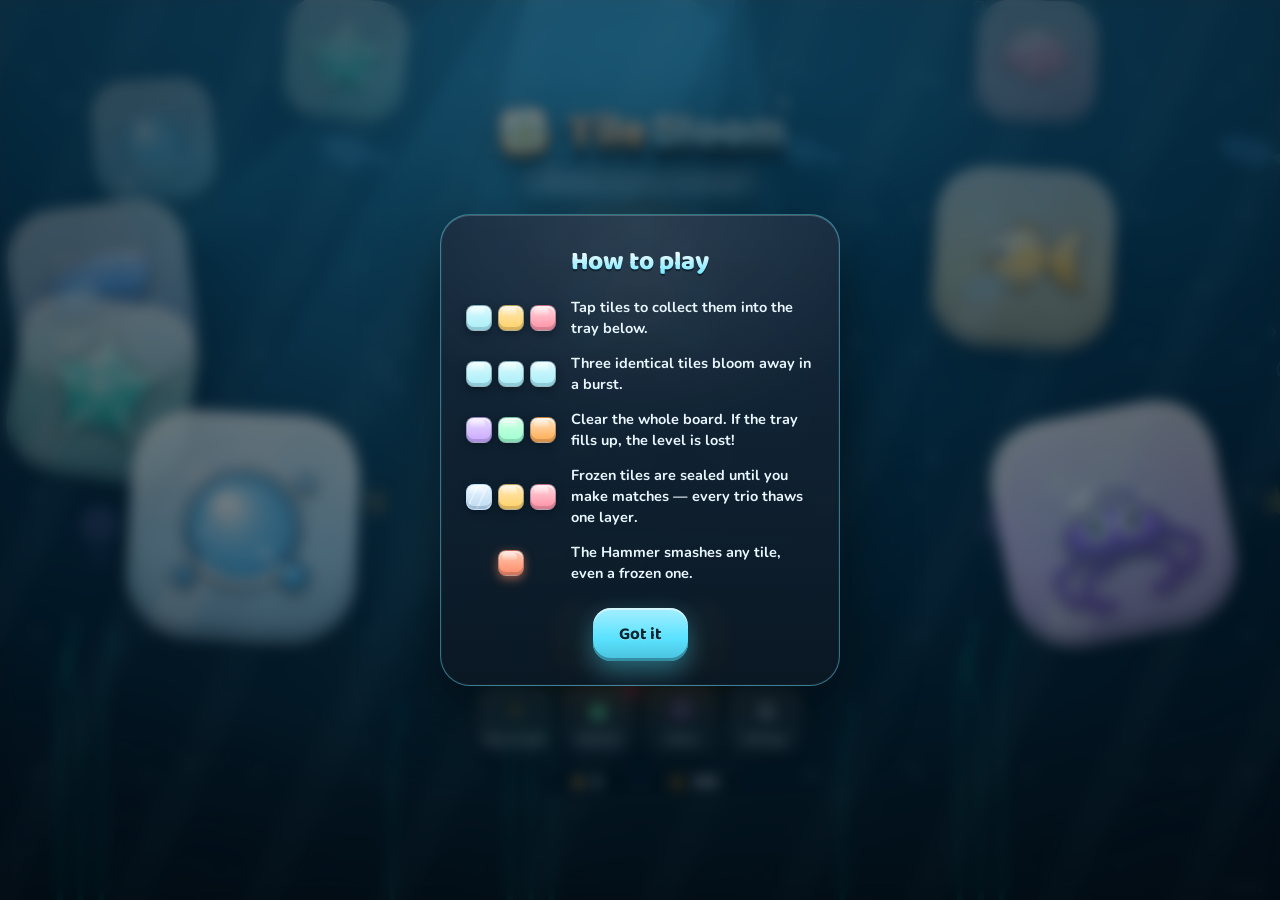
==== commit 95893119: "Release v1.9.2 — Tile Bloom build" ====
--- a/index.html
+++ b/index.html
@@ -69,8 +69,8 @@
         50% { transform: scale(1.07); }
       }
     </style>
-    <script type="module" crossorigin src="./assets/index-97hSWZVV.js"></script>
-    <link rel="stylesheet" crossorigin href="./assets/index-HGmRaJ2l.css">
+    <script type="module" crossorigin src="./assets/index-DIFVn7GY.js"></script>
+    <link rel="stylesheet" crossorigin href="./assets/index-CZo1wOGZ.css">
   </head>
   <body>
     <div id="boot" aria-hidden="true">
--- a/assets/index-CZo1wOGZ.css
+++ b/assets/index-CZo1wOGZ.css
@@ -0,0 +1 @@
+@font-face{font-family:"Baloo 2";font-style:normal;font-display:swap;font-weight:600;src:url(./baloo-2-devanagari-600-normal-CuT_xCk5.woff2) format("woff2"),url(./baloo-2-devanagari-600-normal-Cnn1WFYO.woff) format("woff");unicode-range:U+0900-097F,U+1CD0-1CF9,U+200C-200D,U+20A8,U+20B9,U+20F0,U+25CC,U+A830-A839,U+A8E0-A8FF,U+11B00-11B09}@font-face{font-family:"Baloo 2";font-style:normal;font-display:swap;font-weight:600;src:url(./baloo-2-vietnamese-600-normal-C5EqHgu0.woff2) format("woff2"),url(./baloo-2-vietnamese-600-normal-CGkk4Wtx.woff) format("woff");unicode-range:U+0102-0103,U+0110-0111,U+0128-0129,U+0168-0169,U+01A0-01A1,U+01AF-01B0,U+0300-0301,U+0303-0304,U+0308-0309,U+0323,U+0329,U+1EA0-1EF9,U+20AB}@font-face{font-family:"Baloo 2";font-style:normal;font-display:swap;font-weight:600;src:url(./baloo-2-latin-ext-600-normal-DiVeaYrH.woff2) format("woff2"),url(./baloo-2-latin-ext-600-normal-CFaB2nBN.woff) format("woff");unicode-range:U+0100-02BA,U+02BD-02C5,U+02C7-02CC,U+02CE-02D7,U+02DD-02FF,U+0304,U+0308,U+0329,U+1D00-1DBF,U+1E00-1E9F,U+1EF2-1EFF,U+2020,U+20A0-20AB,U+20AD-20C0,U+2113,U+2C60-2C7F,U+A720-A7FF}@font-face{font-family:"Baloo 2";font-style:normal;font-display:swap;font-weight:600;src:url(./baloo-2-latin-600-normal-tIfxVoAe.woff2) format("woff2"),url(./baloo-2-latin-600-normal-B4tNaogw.woff) format("woff");unicode-range:U+0000-00FF,U+0131,U+0152-0153,U+02BB-02BC,U+02C6,U+02DA,U+02DC,U+0304,U+0308,U+0329,U+2000-206F,U+20AC,U+2122,U+2191,U+2193,U+2212,U+2215,U+FEFF,U+FFFD}@font-face{font-family:"Baloo 2";font-style:normal;font-display:swap;font-weight:700;src:url(./baloo-2-devanagari-700-normal-D37Te3iF.woff2) format("woff2"),url(./baloo-2-devanagari-700-normal-CEIF4sJg.woff) format("woff");unicode-range:U+0900-097F,U+1CD0-1CF9,U+200C-200D,U+20A8,U+20B9,U+20F0,U+25CC,U+A830-A839,U+A8E0-A8FF,U+11B00-11B09}@font-face{font-family:"Baloo 2";font-style:normal;font-display:swap;font-weight:700;src:url(./baloo-2-vietnamese-700-normal-h4tlcePq.woff2) format("woff2"),url(./baloo-2-vietnamese-700-normal-DoF59Mjc.woff) format("woff");unicode-range:U+0102-0103,U+0110-0111,U+0128-0129,U+0168-0169,U+01A0-01A1,U+01AF-01B0,U+0300-0301,U+0303-0304,U+0308-0309,U+0323,U+0329,U+1EA0-1EF9,U+20AB}@font-face{font-family:"Baloo 2";font-style:normal;font-display:swap;font-weight:700;src:url(./baloo-2-latin-ext-700-normal-Mlh7kdab.woff2) format("woff2"),url(./baloo-2-latin-ext-700-normal-D6LeXASg.woff) format("woff");unicode-range:U+0100-02BA,U+02BD-02C5,U+02C7-02CC,U+02CE-02D7,U+02DD-02FF,U+0304,U+0308,U+0329,U+1D00-1DBF,U+1E00-1E9F,U+1EF2-1EFF,U+2020,U+20A0-20AB,U+20AD-20C0,U+2113,U+2C60-2C7F,U+A720-A7FF}@font-face{font-family:"Baloo 2";font-style:normal;font-display:swap;font-weight:700;src:url(./baloo-2-latin-700-normal-CqTg7A15.woff2) format("woff2"),url(./baloo-2-latin-700-normal-Ld3Zm3l2.woff) format("woff");unicode-range:U+0000-00FF,U+0131,U+0152-0153,U+02BB-02BC,U+02C6,U+02DA,U+02DC,U+0304,U+0308,U+0329,U+2000-206F,U+20AC,U+2122,U+2191,U+2193,U+2212,U+2215,U+FEFF,U+FFFD}@font-face{font-family:"Baloo 2";font-style:normal;font-display:swap;font-weight:800;src:url(./baloo-2-devanagari-800-normal-BURIY0wZ.woff2) format("woff2"),url(./baloo-2-devanagari-800-normal-YLp1oUqR.woff) format("woff");unicode-range:U+0900-097F,U+1CD0-1CF9,U+200C-200D,U+20A8,U+20B9,U+20F0,U+25CC,U+A830-A839,U+A8E0-A8FF,U+11B00-11B09}@font-face{font-family:"Baloo 2";font-style:normal;font-display:swap;font-weight:800;src:url(./baloo-2-vietnamese-800-normal-ConLnEgt.woff2) format("woff2"),url(./baloo-2-vietnamese-800-normal-GQACmpuv.woff) format("woff");unicode-range:U+0102-0103,U+0110-0111,U+0128-0129,U+0168-0169,U+01A0-01A1,U+01AF-01B0,U+0300-0301,U+0303-0304,U+0308-0309,U+0323,U+0329,U+1EA0-1EF9,U+20AB}@font-face{font-family:"Baloo 2";font-style:normal;font-display:swap;font-weight:800;src:url(./baloo-2-latin-ext-800-normal-C_Iwmf1s.woff2) format("woff2"),url(./baloo-2-latin-ext-800-normal-D-iCxxqE.woff) format("woff");unicode-range:U+0100-02BA,U+02BD-02C5,U+02C7-02CC,U+02CE-02D7,U+02DD-02FF,U+0304,U+0308,U+0329,U+1D00-1DBF,U+1E00-1E9F,U+1EF2-1EFF,U+2020,U+20A0-20AB,U+20AD-20C0,U+2113,U+2C60-2C7F,U+A720-A7FF}@font-face{font-family:"Baloo 2";font-style:normal;font-display:swap;font-weight:800;src:url(./baloo-2-latin-800-normal-BbF3Etk1.woff2) format("woff2"),url(./baloo-2-latin-800-normal-B8BXfZF7.woff) format("woff");unicode-range:U+0000-00FF,U+0131,U+0152-0153,U+02BB-02BC,U+02C6,U+02DA,U+02DC,U+0304,U+0308,U+0329,U+2000-206F,U+20AC,U+2122,U+2191,U+2193,U+2212,U+2215,U+FEFF,U+FFFD}@font-face{font-family:Nunito;font-style:normal;font-display:swap;font-weight:400;src:url(./nunito-cyrillic-ext-400-normal-CuPM9foi.woff2) format("woff2"),url(./nunito-cyrillic-ext-400-normal-xaE7D4Sw.woff) format("woff");unicode-range:U+0460-052F,U+1C80-1C8A,U+20B4,U+2DE0-2DFF,U+A640-A69F,U+FE2E-FE2F}@font-face{font-family:Nunito;font-style:normal;font-display:swap;font-weight:400;src:url(./nunito-cyrillic-400-normal-xAOo5cBP.woff2) format("woff2"),url(./nunito-cyrillic-400-normal-D1j0u8EH.woff) format("woff");unicode-range:U+0301,U+0400-045F,U+0490-0491,U+04B0-04B1,U+2116}@font-face{font-family:Nunito;font-style:normal;font-display:swap;font-weight:400;src:url(./nunito-vietnamese-400-normal-BHkVbP3T.woff2) format("woff2"),url(./nunito-vietnamese-400-normal-DtOtW02z.woff) format("woff");unicode-range:U+0102-0103,U+0110-0111,U+0128-0129,U+0168-0169,U+01A0-01A1,U+01AF-01B0,U+0300-0301,U+0303-0304,U+0308-0309,U+0323,U+0329,U+1EA0-1EF9,U+20AB}@font-face{font-family:Nunito;font-style:normal;font-display:swap;font-weight:400;src:url(./nunito-latin-ext-400-normal-i-8OOpdj.woff2) format("woff2"),url(./nunito-latin-ext-400-normal-CjMJVfGn.woff) format("woff");unicode-range:U+0100-02BA,U+02BD-02C5,U+02C7-02CC,U+02CE-02D7,U+02DD-02FF,U+0304,U+0308,U+0329,U+1D00-1DBF,U+1E00-1E9F,U+1EF2-1EFF,U+2020,U+20A0-20AB,U+20AD-20C0,U+2113,U+2C60-2C7F,U+A720-A7FF}@font-face{font-family:Nunito;font-style:normal;font-display:swap;font-weight:400;src:url(./nunito-latin-400-normal-r8SDr6Up.woff2) format("woff2"),url(./nunito-latin-400-normal-DKg4f3fz.woff) format("woff");unicode-range:U+0000-00FF,U+0131,U+0152-0153,U+02BB-02BC,U+02C6,U+02DA,U+02DC,U+0304,U+0308,U+0329,U+2000-206F,U+20AC,U+2122,U+2191,U+2193,U+2212,U+2215,U+FEFF,U+FFFD}@font-face{font-family:Nunito;font-style:normal;font-display:swap;font-weight:700;src:url(./nunito-cyrillic-ext-700-normal-BuR0mlCG.woff2) format("woff2"),url(./nunito-cyrillic-ext-700-normal-DfoqN4Gs.woff) format("woff");unicode-range:U+0460-052F,U+1C80-1C8A,U+20B4,U+2DE0-2DFF,U+A640-A69F,U+FE2E-FE2F}@font-face{font-family:Nunito;font-style:normal;font-display:swap;font-weight:700;src:url(./nunito-cyrillic-700-normal-DP36NgGt.woff2) format("woff2"),url(./nunito-cyrillic-700-normal-DfHRUDv-.woff) format("woff");unicode-range:U+0301,U+0400-045F,U+0490-0491,U+04B0-04B1,U+2116}@font-face{font-family:Nunito;font-style:normal;font-display:swap;font-weight:700;src:url(./nunito-vietnamese-700-normal-Ch8EUCfz.woff2) format("woff2"),url(./nunito-vietnamese-700-normal-C9SQsXvj.woff) format("woff");unicode-range:U+0102-0103,U+0110-0111,U+0128-0129,U+0168-0169,U+01A0-01A1,U+01AF-01B0,U+0300-0301,U+0303-0304,U+0308-0309,U+0323,U+0329,U+1EA0-1EF9,U+20AB}@font-face{font-family:Nunito;font-style:normal;font-display:swap;font-weight:700;src:url(./nunito-latin-ext-700-normal-BWeMsAzO.woff2) format("woff2"),url(./nunito-latin-ext-700-normal-D4woHhbd.woff) format("woff");unicode-range:U+0100-02BA,U+02BD-02C5,U+02C7-02CC,U+02CE-02D7,U+02DD-02FF,U+0304,U+0308,U+0329,U+1D00-1DBF,U+1E00-1E9F,U+1EF2-1EFF,U+2020,U+20A0-20AB,U+20AD-20C0,U+2113,U+2C60-2C7F,U+A720-A7FF}@font-face{font-family:Nunito;font-style:normal;font-display:swap;font-weight:700;src:url(./nunito-latin-700-normal-Dort48En.woff2) format("woff2"),url(./nunito-latin-700-normal-OcDqTBcA.woff) format("woff");unicode-range:U+0000-00FF,U+0131,U+0152-0153,U+02BB-02BC,U+02C6,U+02DA,U+02DC,U+0304,U+0308,U+0329,U+2000-206F,U+20AC,U+2122,U+2191,U+2193,U+2212,U+2215,U+FEFF,U+FFFD}:root{--sat: env(safe-area-inset-top, 0px);--sab: env(safe-area-inset-bottom, 0px);--sal: env(safe-area-inset-left, 0px);--sar: env(safe-area-inset-right, 0px);--font-display: "Baloo 2", "Nunito", system-ui, sans-serif;--font-body: "Nunito", system-ui, sans-serif;--ink: #eaf7ff;--ink-dim: rgba(234, 247, 255, .62);--accent: #59e2ff;--panel: rgba(255, 255, 255, .07);--panel-strong: rgba(10, 24, 36, .86);--gold: #ffd166;--accent2: #ffd166}*{margin:0;padding:0;box-sizing:border-box;-webkit-tap-highlight-color:transparent}html,body{height:100%;overflow:hidden}body{font-family:var(--font-body);color:var(--ink);background:#041420;user-select:none;-webkit-user-select:none;touch-action:manipulation;overscroll-behavior:none}button{font-family:inherit;color:inherit;border:none;background:none;cursor:pointer;touch-action:manipulation}button:disabled{opacity:.45;pointer-events:none}a{color:var(--accent);text-decoration:none}#app{position:fixed;inset:0}#app>canvas{position:absolute;inset:0;display:block}#ui{position:absolute;inset:0;pointer-events:none;z-index:10}#ui>*{pointer-events:none}#ui button,#ui .screen,#ui .card,#ui .switch,#ui .seg,#ui a,#ui input{pointer-events:auto}body[data-chapter=ocean]{--accent: #59e2ff}body[data-chapter=bakery]{--accent: #ffb0c8}body[data-chapter=cosmos]{--accent: #b18cff}body[data-chapter=zen]{--accent: #8fe6a4}@media(prefers-reduced-motion:reduce){*,*:before,*:after{animation-duration:1ms!important;transition-duration:1ms!important}}.i{width:1.15em;height:1.15em;fill:currentColor;vertical-align:-.22em}#hud{position:absolute;top:calc(var(--sat) + 8px);left:0;right:0;display:flex;justify-content:center;align-items:center;gap:8px;padding:0 8px;z-index:20;flex-wrap:nowrap;overflow:hidden}.chip{display:inline-flex;align-items:center;gap:6px;padding:7px 12px;border-radius:999px;background:linear-gradient(180deg,#ffffff24,#ffffff0d);border:1px solid rgba(255,255,255,.16);box-shadow:inset 0 1px #fff3;backdrop-filter:blur(10px) saturate(1.3);-webkit-backdrop-filter:blur(10px) saturate(1.3);font-weight:800;font-size:13.5px;white-space:nowrap}.chip.level{color:var(--accent);font-family:var(--font-display)}.chip .chip-label{color:var(--ink-dim);font-weight:700;font-size:11px;text-transform:uppercase;letter-spacing:.08em}.icon-btn{width:46px;height:46px;border-radius:15px;display:inline-flex;align-items:center;justify-content:center;background:linear-gradient(180deg,#ffffff26,#ffffff0d);border:1px solid rgba(255,255,255,.18);box-shadow:inset 0 1px #ffffff38,0 6px 14px #020a1259;backdrop-filter:blur(10px);-webkit-backdrop-filter:blur(10px);transition:transform .12s ease,background .2s}.icon-btn:active{transform:scale(.92)}.icon-btn .i{width:20px;height:20px;fill:var(--ink)}.chip.combo-chip{padding:6px 11px;gap:5px;border-color:#ffd16673;background:linear-gradient(180deg,#ffd16638,#ff9f431f);animation:comboChipIn .25s cubic-bezier(.2,1.4,.4,1)}.chip.combo-chip .i{width:15px;height:15px;flex:none;filter:drop-shadow(0 1px 3px rgba(176,94,28,.45))}.chip.combo-chip b{font-family:var(--font-display);font-weight:800;font-size:13.5px;line-height:1;color:#ffcf6e;text-shadow:0 1px 2px rgba(4,22,30,.55)}.chip.combo-chip.hot{border-color:#ff8fa38c;background:linear-gradient(180deg,#ff9f434d,#ff5c782e);box-shadow:0 0 14px #ff8c5a59}.chip.combo-chip.hot b{color:#ff9f8f}.chip.combo-chip b.pop{animation:comboPop .35s cubic-bezier(.2,1.4,.4,1)}@keyframes comboChipIn{0%{transform:scale(.7);opacity:0}to{transform:scale(1);opacity:1}}@keyframes comboPop{0%{transform:scale(.6)}to{transform:scale(1)}}.chip.coins.pop #hud-coins,#hud-coins.pop{animation:coinPop .45s cubic-bezier(.2,1.5,.4,1)}@keyframes coinPop{0%{transform:scale(1)}35%{transform:scale(1.3);color:var(--gold)}to{transform:scale(1)}}.btn{display:inline-flex;align-items:center;justify-content:center;gap:9px;font-family:var(--font-display);font-weight:700;font-size:17px;padding:13px 26px;border-radius:18px;transition:transform .12s ease,filter .2s}.btn:active{transform:scale(.95)}.btn .i{width:1.25em;height:1.25em}.btn.primary{color:#062530;text-shadow:0 1px 0 rgba(255,255,255,.35);background:linear-gradient(180deg,color-mix(in srgb,var(--accent) 55%,#ffffff 45%) 0%,color-mix(in srgb,var(--accent) 88%,#ffffff 12%) 42%,var(--accent) 58%,color-mix(in srgb,var(--accent) 82%,#052537 18%) 100%);box-shadow:inset 0 2px #ffffff8c,inset 0 -3px color-mix(in srgb,var(--accent) 55%,#052537 45%),0 10px 26px color-mix(in srgb,var(--accent) 42%,transparent),0 8px 20px #020a1266}.btn.primary.big{font-size:22px;padding:17px 46px;border-radius:24px;position:relative;overflow:hidden}.btn.primary.big:after{content:"";position:absolute;top:3px;left:10%;right:10%;height:34%;border-radius:999px;background:linear-gradient(180deg,#ffffff8c,#ffffff05);pointer-events:none}.btn.primary.big .i{fill:#fff;filter:drop-shadow(0 2px 3px rgba(4,30,40,.55));position:relative;z-index:1}.btn.primary.big span{position:relative;z-index:1}.btn.primary.big{animation:playGlow 2.4s ease-in-out infinite}#home-play{color:#45280a;text-shadow:0 1px 0 rgba(255,255,255,.5);background:linear-gradient(180deg,#fff6d8,#ffd66e 38%,#ffb02e 62%,#f08c14);box-shadow:inset 0 3px #ffffffbf,inset 0 -5px #c96e12,inset 0 0 26px #ffbe5a59,0 16px 36px #ff96285c,0 8px 18px #020a1266}#home-play:after{background:linear-gradient(180deg,#ffffffb8,#ffffff0d)}@keyframes playGlow{0%,to{filter:brightness(1)}50%{filter:brightness(1.09)}}.btn.ghost{background:linear-gradient(180deg,#ffffff21,#ffffff0d);border:1px solid rgba(255,255,255,.18);backdrop-filter:blur(10px);-webkit-backdrop-filter:blur(10px);color:var(--ink);box-shadow:inset 0 1px #fff3}.btn.ghost.icon-only{padding:13px 15px}.btn.reward{color:#3d2504;text-shadow:0 1px 0 rgba(255,255,255,.4);background:linear-gradient(180deg,#fff3cf,#ffdd8c 45%,#ffb84d);box-shadow:inset 0 2px #ffffffb3,inset 0 -3px #c9882e,0 10px 26px #ffaa5a73,0 8px 20px #020a1259}.btn.reward.used{filter:grayscale(.7)}.screen{position:absolute;inset:0}.screen.modal{display:flex;align-items:center;justify-content:center;background:#020a1080;backdrop-filter:blur(7px) saturate(1.2);-webkit-backdrop-filter:blur(7px) saturate(1.2);z-index:40;animation:fadeIn .25s ease}.card{width:min(88vw,400px);max-height:calc(100vh - 120px);overflow-y:auto;background:radial-gradient(130% 90% at 50% 0%,rgba(255,255,255,.09),transparent 52%),linear-gradient(180deg,#162a3ef0,#0a1824f5);border:1px solid color-mix(in srgb,var(--accent) 45%,transparent);border-radius:30px;padding:26px 24px calc(24px + var(--sab) * .4);text-align:center;box-shadow:0 24px 70px #0000008c,0 0 0 1px #ffffff0d inset,inset 0 1px #ffffff29,inset 0 -1px #00000059;animation:cardIn .32s cubic-bezier(.2,1.3,.4,1)}@keyframes cardIn{0%{transform:scale(.88) translateY(18px);opacity:0}to{transform:scale(1) translateY(0);opacity:1}}@keyframes fadeIn{0%{opacity:0}to{opacity:1}}.card h2{font-family:var(--font-display);font-size:26px;font-weight:800;margin-bottom:14px;background:linear-gradient(180deg,#ffffff 20%,var(--accent) 90%);-webkit-background-clip:text;background-clip:text;color:transparent;filter:drop-shadow(0 2px 0 rgba(4,20,30,.6))}.card .btn+.btn,.card .actions .btn+.btn{margin-top:0}.card>.btn{margin-top:10px}.actions{display:grid;grid-template-columns:repeat(3,1fr);gap:10px;margin-top:16px}.actions .btn{padding:12px 8px;font-size:15px}.actions.col{grid-template-columns:1fr}.set-row{display:flex;align-items:center;justify-content:space-between;padding:12px 2px;border-bottom:1px solid rgba(255,255,255,.07)}.set-row>span{font-weight:700;font-size:15px}.switch{position:relative;width:52px;height:30px;display:inline-block}.switch input{opacity:0;width:0;height:0}.switch i{position:absolute;inset:0;border-radius:999px;background:#ffffff1f;border:1px solid rgba(255,255,255,.2);transition:background .2s}.switch i:after{content:"";position:absolute;top:3px;left:3px;width:22px;height:22px;border-radius:50%;background:#fff;transition:transform .2s cubic-bezier(.2,1.4,.4,1)}.switch input:checked+i{background:var(--accent);border-color:transparent}.switch input:checked+i:after{transform:translate(22px)}.seg{display:inline-flex;background:#ffffff14;border-radius:12px;padding:3px}.seg button{padding:7px 16px;border-radius:9px;font-weight:800;font-size:13px;color:var(--ink-dim)}.seg button.active{background:linear-gradient(180deg,color-mix(in srgb,var(--accent) 62%,#ffffff 38%),var(--accent));color:#04222e;box-shadow:inset 0 1px #ffffff80,0 3px 8px color-mix(in srgb,var(--accent) 40%,transparent)}.about{margin-top:16px;padding:12px;border-radius:16px;background:#ffffff0d;font-size:13px;color:var(--ink-dim);line-height:1.7}.about h3{font-size:13px;font-weight:800;color:var(--ink);text-transform:uppercase;letter-spacing:.1em;margin-bottom:4px}#boosterbar{position:absolute;bottom:calc(var(--sab) + 14px);left:0;right:0;display:flex;justify-content:center;gap:8px;padding:0 6px;z-index:20}.booster{--booster-tint: #8fe6a4;width:68px;display:flex;flex-direction:column;align-items:center;gap:4px;padding:8px 6px 7px;border-radius:16px;background:radial-gradient(135% 95% at 50% 0%,color-mix(in srgb,var(--booster-tint) 52%,transparent),transparent 64%),linear-gradient(180deg,#ffffff2e,#ffffff0f);border:1px solid color-mix(in srgb,var(--booster-tint) 58%,transparent);backdrop-filter:blur(10px) saturate(1.3);-webkit-backdrop-filter:blur(10px) saturate(1.3);box-shadow:inset 0 2px #ffffff4d,inset 0 -3px #020a1259,0 7px 18px #020a126b;transition:transform .12s ease,filter .2s}@media(max-width:380px){#boosterbar{gap:4px}.booster{width:58px;padding:6px 3px 5px}.booster .i{width:16px;height:16px}.booster .b-label{font-size:9px}.booster .b-cost{min-width:40px;font-size:9px}}.booster .b-head{display:inline-flex;align-items:center;gap:7px;min-width:0}.booster[data-booster=undo]{--booster-tint: #7ee0c3}.booster[data-booster=shuffle]{--booster-tint: #b18cff}.booster[data-booster=hint]{--booster-tint: #ffd166}.booster[data-booster=wand]{--booster-tint: #ff9fb2}.booster[data-booster=hammer]{--booster-tint: #ff8a66}.booster.armed{animation:armedPulse .9s ease-in-out infinite;border-color:#ffb08f;box-shadow:inset 0 2px #ffffff4d,inset 0 -3px #020a1259,0 0 16px #ff8a668c,0 7px 18px #020a126b}.booster.armed .i{transform:rotate(-28deg) scale(1.08)}@keyframes armedPulse{0%,to{transform:translateY(0)}50%{transform:translateY(-3px)}}.booster:active{transform:scale(.93)}.booster:disabled{filter:saturate(.55) brightness(.82)}.booster .i{width:20px;height:20px;flex:none;fill:color-mix(in srgb,var(--booster-tint) 82%,#ffffff 18%);filter:drop-shadow(0 2px 4px rgba(2,10,18,.5))}.booster .b-label{font-family:var(--font-display);font-weight:800;font-size:11px;color:var(--ink);white-space:nowrap}.booster .b-cost{display:inline-flex;align-items:center;gap:4px;min-width:52px;justify-content:center;font-size:10.5px;font-weight:800;padding:2px 7px;border-radius:999px;background:#ffffff1a;color:var(--ink-dim)}.booster .b-cost .i{width:11px;height:11px;fill:var(--gold)}.booster.is-free .b-cost{background:linear-gradient(180deg,#a9f5c8,#6fe3a8);color:#053826;text-shadow:0 1px 0 rgba(255,255,255,.4);box-shadow:0 2px 8px #6fe3a859}.booster.is-ad .b-cost{background:linear-gradient(180deg,#ffd97a,#ffb84d);color:#4a2c05;text-shadow:0 1px 0 rgba(255,255,255,.4);box-shadow:0 2px 8px #ffb84d59}#intro{position:absolute;top:calc(var(--sat) + 64px);left:50%;transform:translate(-50%);display:flex;align-items:center;gap:10px;padding:12px 26px;border-radius:999px;background:var(--panel-strong);border:1px solid color-mix(in srgb,var(--accent) 55%,transparent);font-family:var(--font-display);font-weight:800;font-size:18px;z-index:30;white-space:nowrap}#intro .dot{color:var(--accent)}#intro.go{animation:introSlide 1.05s cubic-bezier(.2,1.2,.4,1) forwards}@keyframes introSlide{0%{opacity:0;transform:translate(-50%) translateY(-30px) scale(.85)}18%{opacity:1;transform:translate(-50%) translateY(0) scale(1)}80%{opacity:1}to{opacity:0;transform:translate(-50%) translateY(-10px)}}#toast{position:absolute;bottom:calc(var(--sab) + 108px);left:50%;transform:translate(-50%);padding:11px 22px;border-radius:16px;background:var(--panel-strong);border:1px solid rgba(255,255,255,.16);font-weight:700;font-size:14px;white-space:nowrap;z-index:45}#toast.show{animation:toastIn 1.7s ease forwards}@keyframes toastIn{0%{opacity:0;transform:translate(-50%) translateY(14px)}12%{opacity:1;transform:translate(-50%) translateY(0)}82%{opacity:1}to{opacity:0;transform:translate(-50%) translateY(-8px)}}.bloom-veil{position:fixed;inset:0;z-index:100;background:#000000e0;display:flex;align-items:center;justify-content:center;animation:fadeIn .2s ease}.bloom-card{width:min(90vw,340px);background:#101821;border:1px solid rgba(255,255,255,.14);border-radius:26px;padding:20px;text-align:center;box-shadow:0 30px 80px #0009}.bloom-badge{display:inline-block;padding:4px 12px;border-radius:7px;background:#ffd166;color:#3d2504;font-size:11px;font-weight:900;letter-spacing:.12em;animation:tagBlink 1.2s steps(2) infinite}@keyframes tagBlink{50%{opacity:.55}}.bloom-creative{margin:16px 0 12px;height:150px;border-radius:18px;background:radial-gradient(120% 130% at 20% 15%,rgba(127,243,255,.35),transparent 55%),radial-gradient(120% 130% at 85% 80%,rgba(193,167,255,.4),transparent 60%),linear-gradient(150deg,#123a4e,#0a1622);position:relative;overflow:hidden;display:flex;flex-direction:column;align-items:center;justify-content:center;gap:4px}.bloom-creative .bloom-spark{position:absolute;width:70px;height:70px;border-radius:20px;border:3px solid rgba(127,243,255,.9);box-shadow:0 0 34px #7ff3ff80;animation:spinFloat 3.2s ease-in-out infinite}@keyframes spinFloat{0%,to{transform:rotate(-6deg) translateY(0)}50%{transform:rotate(8deg) translateY(-10px)}}.bloom-creative .bloom-title{font-family:var(--font-display);font-size:34px;font-weight:800;color:#eaf7ff;text-shadow:0 0 24px rgba(127,243,255,.6)}.bloom-creative .bloom-title span{color:#7ff3ff}.bloom-creative .bloom-sub{font-size:12px;color:#eaf7ff8c;letter-spacing:.2em;text-transform:uppercase}.bloom-note{font-size:12.5px;color:#eaf7ff99;line-height:1.5;margin-bottom:14px}.bloom-timer{position:relative;height:8px;border-radius:999px;background:#ffffff1f;overflow:hidden;margin-bottom:6px}.bloom-timer-fill{position:absolute;left:0;top:0;bottom:0;width:0;background:linear-gradient(90deg,#7ff3ff,#59e2ff);border-radius:999px}.bloom-timer-label{display:block;font-size:12px;font-weight:800;color:#eaf7ffb3;margin-bottom:10px}.bloom-actions{display:flex;gap:10px}.bloom-btn{flex:1;padding:13px 10px;border-radius:15px;font-family:var(--font-display);font-weight:700;font-size:15px}.bloom-x{flex:0 0 52px;background:#ffffff1a;color:var(--ink)}.bloom-primary{background:linear-gradient(160deg,#7ff3ff,#2f9ecf);color:#04222e}.bloom-primary.bloom-ready{animation:bloomReady .8s ease-in-out infinite}@keyframes bloomReady{50%{box-shadow:0 0 26px #7ff3ffcc}}.chip.hearts .i{width:19px;height:19px;filter:drop-shadow(0 2px 3px rgba(0,0,0,.4))}.chip.hearts span{min-width:12px;text-align:center}.badge{position:absolute;top:-5px;right:-7px;width:14px;height:14px;border-radius:50%;background:linear-gradient(160deg,#ff7d97,#e0335e);box-shadow:0 3px 8px #e0335e8c,inset 0 1px #ffffff8c;animation:badgePulse 1.6s ease-in-out infinite}@keyframes badgePulse{0%,to{transform:scale(1)}50%{transform:scale(1.18)}}.btn.m-claim{padding:8px 16px;font-size:14px;border-radius:13px}.binfo{align-self:center;width:34px;height:34px;border-radius:50%;display:grid;place-items:center;font-family:var(--font-display);font-weight:800;font-size:16px;color:var(--ink);background:linear-gradient(180deg,#ffffff29,#ffffff0f);border:1px solid rgba(255,255,255,.22);box-shadow:inset 0 1px #ffffff3d,0 3px 8px #020a1273;cursor:pointer}.binfo:disabled{opacity:.45}.binfo:not(:disabled):active{transform:scale(.92)}#scr-home{display:flex;align-items:center;justify-content:center;z-index:30;padding:calc(var(--sat) + 16px) 16px calc(var(--sab) + 16px)}#scr-home:after{content:"";position:absolute;inset:0;pointer-events:none;background:radial-gradient(120% 95% at 50% 46%,#0000 42%,#020a124d)}.home-scene{position:absolute;inset:0;overflow:hidden;pointer-events:none;z-index:0}.home-scene:before{content:"";position:absolute;inset:-90px;animation:sceneDrift 16s ease-in-out infinite alternate}@keyframes sceneDrift{0%{transform:translateY(0)}to{transform:translateY(48px)}}.home-scene:after{content:"";position:absolute;inset:0;background:radial-gradient(140% 90% at 50% 112%,rgba(2,10,18,.42),transparent 55%),radial-gradient(110% 60% at 50% -10%,rgba(255,255,255,.06),transparent 62%)}.home-inner{z-index:1;display:flex;flex-direction:column;align-items:center;gap:11px;text-align:center;animation:cardIn .45s cubic-bezier(.2,1.2,.4,1)}.logo-lockup{position:relative;display:flex;align-items:center;gap:13px;margin-bottom:-1px}.logo-emblem{width:62px;height:62px;flex:none;filter:drop-shadow(0 4px 0 rgba(8,26,40,.45)) drop-shadow(0 11px 16px rgba(2,10,18,.5))}.logo{font-family:var(--font-display);font-weight:800;font-size:46px;line-height:1;letter-spacing:.01em;-webkit-text-stroke:2px rgba(8,26,40,.55);paint-order:stroke fill;background:linear-gradient(180deg,#fff 6%,#f9f1de 38%,#ecd9b4 72%,#cdb586);-webkit-background-clip:text;background-clip:text;color:transparent;filter:drop-shadow(0 3px 0 rgba(8,26,40,.5)) drop-shadow(0 6px 0 rgba(6,20,32,.38)) drop-shadow(0 11px 0 rgba(3,12,22,.32)) drop-shadow(0 18px 22px rgba(2,10,18,.5))}.logo span{padding-left:.08em;background:linear-gradient(180deg,#f2fdff 6%,#c3ecfa 40%,#78d5f2 72%,#38a9d6);-webkit-background-clip:text;background-clip:text}.logo-spark{position:absolute;width:17px;height:17px;pointer-events:none}.logo-spark .i{width:100%;height:100%}.logo-spark.sp1{top:-7px;right:-5px;fill:var(--gold);animation:sparkTwinkle 2.8s ease-in-out infinite}.logo-spark.sp2{bottom:-3px;left:51px;width:13px;height:13px;fill:#8fe0f8;animation:sparkTwinkle 2.8s ease-in-out 1.4s infinite}@keyframes sparkTwinkle{0%,to{transform:scale(.5) rotate(12deg);opacity:.35}50%{transform:scale(1) rotate(0);opacity:1}}.subtitle{font-size:11px;font-weight:800;letter-spacing:.36em;text-transform:uppercase;color:#eaf7ffd9;padding:7px 14px 7px 18px;border-radius:999px;background:linear-gradient(180deg,#ffffff29,#ffffff0a);border:1px solid rgba(255,255,255,.18);box-shadow:inset 0 1px #ffffff38,0 6px 18px #020a1259;margin-top:-3px}.home-mascot{width:188px;height:188px;margin:4px 0 0;position:relative;filter:drop-shadow(0 18px 26px rgba(2,12,20,.55))}.home-mascot:before{content:"";position:absolute;inset:-14%;border-radius:50%;background:radial-gradient(60% 60% at 50% 42%,#ffd88257,#ffd88200 70%),radial-gradient(70% 70% at 50% 42%,#ffffff24,#fff0 75%);z-index:-1}.chapter-chip{display:inline-flex;align-items:center;gap:11px;padding:7px 15px 7px 8px;border-radius:18px;cursor:pointer;font:inherit;background:linear-gradient(180deg,#ffffff24,#ffffff0d);border:1px solid rgba(255,255,255,.18);backdrop-filter:blur(10px);-webkit-backdrop-filter:blur(10px);box-shadow:inset 0 1px #ffffff38,0 8px 20px #020a1266;transition:transform .12s ease}.chapter-chip:active{transform:scale(.97)}.hc-emblem{flex:none;width:46px;height:46px;display:grid;place-items:center;border-radius:50%;background:radial-gradient(120% 100% at 50% 0%,#ffffff29,#ffffff0d);border:2px solid var(--accent);box-shadow:0 4px 10px #020a1273}.hc-text{display:flex;flex-direction:column;align-items:flex-start;gap:1px;text-align:left}.hc-name{font-family:var(--font-display);font-size:16.5px;font-weight:800;color:var(--accent);text-shadow:0 1px 0 rgba(2,10,18,.65)}.hc-sub{font-size:11.5px;font-weight:700;color:var(--ink-dim)}.chapter-chip .i{width:15px;height:15px;margin-left:3px;opacity:.65}.home-actions{display:grid;grid-template-columns:repeat(4,1fr);gap:10px;width:min(100%,344px);margin-top:2px}.home-act{position:relative;display:flex;flex-direction:column;align-items:center;justify-content:center;gap:7px;min-height:68px;padding:9px 5px 8px;border-radius:18px;cursor:pointer;font:inherit;background:linear-gradient(180deg,#ffffff26,#ffffff0d);border:1px solid rgba(255,255,255,.17);backdrop-filter:blur(10px);-webkit-backdrop-filter:blur(10px);box-shadow:inset 0 1px #ffffff3d,0 8px 18px #020a1261;transition:transform .12s ease}.home-act:active{transform:scale(.93)}.home-act .ha-ic{display:grid;place-items:center;width:30px;height:30px}.home-act .ha-ic .i{width:24px;height:24px;filter:drop-shadow(0 2px 4px rgba(2,10,18,.5))}.home-act .ha-tx{font-size:10.5px;font-weight:800;line-height:1.18;color:var(--ink);letter-spacing:.01em}.home-act .ha-ic.howto .i{color:#ffd166;fill:#ffd166}.home-act .ha-ic.missions .i{color:#7bf0c4;fill:#7bf0c4}.home-act .ha-ic.album .i{color:#c9a4ff;fill:#c9a4ff}.home-act .ha-ic.settings .i{color:#aecbdd;fill:#aecbdd}.home-act .badge{top:-6px;right:-5px;border:2px solid rgba(8,24,36,.85)}.home-stats{display:flex;gap:12px;font-size:15px;font-weight:800;color:var(--ink)}.home-stats span{display:inline-flex;align-items:center;justify-content:center;gap:6px;min-width:96px;padding:6px 14px;border-radius:999px;background:#06162273;border:1px solid rgba(255,255,255,.12);box-shadow:inset 0 1px #ffffff1a}.home-stats .i{width:17px;height:17px;filter:drop-shadow(0 2px 3px rgba(0,0,0,.4))}.home-stats .i path{fill:var(--gold)}.version{position:absolute;right:14px;bottom:calc(var(--sab) + 5px);font-size:11px;color:#eaf7ff59;letter-spacing:.14em}@media(max-height:720px){.home-inner{gap:8px}.logo{font-size:40px}.logo-emblem{width:54px;height:54px}.home-mascot{width:150px;height:150px}.home-act{min-height:60px}}@media(max-width:359px){.logo{font-size:38px}.logo-emblem{width:50px;height:50px}.logo-lockup{gap:10px}.home-act .ha-tx{font-size:9.5px}.home-actions{gap:8px}}body[data-chapter=ocean] .home-scene{background-image:url("data:image/svg+xml,%3Csvg xmlns='http://www.w3.org/2000/svg' viewBox='0 0 390 780'%3E%3Cg fill='none' stroke='%2317c8b8' stroke-opacity='0.2' stroke-width='5' stroke-linecap='round'%3E%3Cpath d='M52 780V600c0-30 16-40 12-62'/%3E%3Cpath d='M70 780V620c0-22-14-32-10-56'/%3E%3Cpath d='M88 780V604c0-26 12-36 10-58'/%3E%3Cpath d='M340 780V660c0-24 12-32 8-50'/%3E%3C/g%3E%3Cg transform='translate(300 130) rotate(14)' fill='%2366c4ff' fill-opacity='0.22'%3E%3Cellipse rx='24' ry='12'/%3E%3Cpath d='M22 0l16-9v18z'/%3E%3C/g%3E%3Cg transform='translate(70 250) rotate(-10) scale(0.8)' fill='%2366c4ff' fill-opacity='0.15'%3E%3Cellipse rx='24' ry='12'/%3E%3Cpath d='M22 0l16-9v18z'/%3E%3C/g%3E%3Cpath transform='translate(310 420) scale(1.3)' d='M12 0l3 7 8 1-6 6 2 8-7-4-7 4 2-8-6-6 8-1z' fill='%23ffd166' fill-opacity='0.18'/%3E%3Cg transform='translate(86 470)' fill='%23c9a4ff' fill-opacity='0.15'%3E%3Cpath d='M-16-16a16 16 0 0132 0c0 10-7 16-16 16s-16-6-16-16z'/%3E%3Cpath d='M-8 2q2 10 0 18M0 2q2 12 0 20M8 2q-2 10 0 18' fill='none' stroke='%23c9a4ff' stroke-opacity='0.15' stroke-width='2'/%3E%3C/g%3E%3Cg fill='none' stroke='%23bfeaff' stroke-opacity='0.2' stroke-width='2'%3E%3Ccircle cx='335' cy='320' r='8'/%3E%3Ccircle cx='352' cy='296' r='4.5'/%3E%3Ccircle cx='322' cy='288' r='2.6'/%3E%3Ccircle cx='60' cy='90' r='6'/%3E%3Ccircle cx='76' cy='70' r='3.5'/%3E%3C/g%3E%3C/svg%3E"),repeating-linear-gradient(115deg,#bef0ff09 0 34px,#bef0ff00 34px 120px),radial-gradient(170% 60% at 50% 0%,rgba(64,178,224,.18),transparent 62%),radial-gradient(150px 110px at 14% 20%,rgba(89,226,255,.15),transparent 70%),radial-gradient(160px 120px at 86% 58%,rgba(64,178,224,.13),transparent 70%)}body[data-chapter=ocean] .home-scene:before{background-image:radial-gradient(circle 3px at 18px 24px,rgba(198,240,255,.22) 99%,transparent),radial-gradient(circle 2px at 64px 52px,rgba(198,240,255,.15) 99%,transparent),radial-gradient(circle 1.6px at 40px 84px,rgba(198,240,255,.11) 99%,transparent);background-size:110px 140px,150px 170px,90px 110px}body[data-chapter=bakery] .home-scene{background-image:url("data:image/svg+xml,%3Csvg xmlns='http://www.w3.org/2000/svg' viewBox='0 0 390 780'%3E%3Cg transform='translate(312 150)'%3E%3Ccircle r='26' fill='none' stroke='%23ffb0c8' stroke-opacity='0.26' stroke-width='11'/%3E%3Cpath d='M-15-7l6 3M-3-16l3 6M13-11l4 5M-17 7l6-2M9 13l5-4' stroke='%23ffe3a3' stroke-opacity='0.3' stroke-width='3' stroke-linecap='round' fill='none'/%3E%3C/g%3E%3Cg transform='translate(74 420)'%3E%3Cellipse cy='-15' rx='21' ry='9' fill='%23ffd9e6' fill-opacity='0.2'/%3E%3Cellipse rx='21' ry='9' fill='%23f7c5d8' fill-opacity='0.17'/%3E%3Cellipse cy='15' rx='21' ry='9' fill='%23ffd9e6' fill-opacity='0.15'/%3E%3C/g%3E%3Cg transform='translate(322 600)'%3E%3Ccircle r='18' fill='%23e0b98a' fill-opacity='0.2'/%3E%3Ccircle cx='-5' cy='-4' r='2.3' fill='%237a4f2a' fill-opacity='0.32'/%3E%3Ccircle cx='6' cy='2' r='2' fill='%237a4f2a' fill-opacity='0.32'/%3E%3Ccircle cx='-1' cy='8' r='1.9' fill='%237a4f2a' fill-opacity='0.32'/%3E%3C/g%3E%3Cg transform='translate(318 380)'%3E%3Cpath d='M-16 2h32l-5 16h-22z' fill='%23ffd9e6' fill-opacity='0.18'/%3E%3Cellipse cy='-6' rx='20' ry='10' fill='%23ffb0c8' fill-opacity='0.24'/%3E%3Ccircle cx='-6' cy='-12' r='2.4' fill='%23e0335e' fill-opacity='0.22'/%3E%3C/g%3E%3Cg transform='translate(70 120)' fill='%23ffe3a3' fill-opacity='0.16'%3E%3Cellipse rx='16' ry='7'/%3E%3Cellipse cx='10' cy='10' rx='12' ry='6'/%3E%3C/g%3E%3C/svg%3E"),radial-gradient(170% 60% at 50% 0%,rgba(255,190,210,.14),transparent 62%),radial-gradient(150px 110px at 82% 14%,rgba(255,176,200,.18),transparent 70%),radial-gradient(140px 110px at 14% 64%,rgba(255,209,102,.13),transparent 70%)}body[data-chapter=bakery] .home-scene:before{background-image:radial-gradient(circle 2.6px at 24px 32px,rgba(255,209,102,.22) 99%,transparent),radial-gradient(circle 1.9px at 60px 14px,rgba(255,176,200,.18) 99%,transparent),radial-gradient(circle 2.2px at 44px 64px,rgba(255,240,210,.14) 99%,transparent);background-size:120px 140px,150px 120px,100px 100px}body[data-chapter=cosmos] .home-scene{background-image:url("data:image/svg+xml,%3Csvg xmlns='http://www.w3.org/2000/svg' viewBox='0 0 390 780'%3E%3Cg transform='translate(318 170)'%3E%3Ccircle r='17' fill='%23b18cff' fill-opacity='0.2'/%3E%3Cellipse rx='28' ry='9' transform='rotate(-18)' fill='none' stroke='%23d9c8ff' stroke-opacity='0.26' stroke-width='3'/%3E%3C/g%3E%3Cg transform='translate(66 120)'%3E%3Cpath d='M0 0l40-15-26 32z' fill='%2389e2ff' fill-opacity='0.13'/%3E%3Ccircle r='5' fill='%23eaf7ff' fill-opacity='0.32'/%3E%3C/g%3E%3Cpath transform='translate(330 560) scale(1.5)' d='M14 4a8 8 0 110 16 10 10 0 010-16z' fill='%23ffe9a8' fill-opacity='0.14'/%3E%3Cg stroke='%23d9c8ff' stroke-opacity='0.17' stroke-width='1.5' fill='%23fff' fill-opacity='0.24'%3E%3Cpath d='M48 620l26-18 30 8' fill='none'/%3E%3Ccircle cx='48' cy='620' r='3'/%3E%3Ccircle cx='74' cy='602' r='2.2'/%3E%3Ccircle cx='104' cy='610' r='2.6'/%3E%3C/g%3E%3Cg transform='translate(60 360)'%3E%3Ccircle r='10' fill='%2389e2ff' fill-opacity='0.16'/%3E%3Ccircle cx='14' cy='8' r='5' fill='%23b18cff' fill-opacity='0.16'/%3E%3C/g%3E%3C/svg%3E"),radial-gradient(170% 60% at 50% 0%,rgba(140,120,255,.16),transparent 62%),radial-gradient(260px 180px at 22% 20%,rgba(177,140,255,.18),transparent 70%),radial-gradient(280px 200px at 78% 62%,rgba(89,226,255,.1),transparent 70%)}body[data-chapter=cosmos] .home-scene:before{background-image:radial-gradient(circle 1.8px at 18px 28px,rgba(255,255,255,.5) 99%,transparent),radial-gradient(circle 1.3px at 52px 66px,rgba(232,224,255,.38) 99%,transparent),radial-gradient(circle 2.2px at 76px 16px,rgba(255,255,255,.46) 99%,transparent),radial-gradient(circle 1.5px at 100px 44px,rgba(255,255,255,.3) 99%,transparent);background-size:130px 110px,160px 140px,100px 90px,180px 150px}body[data-chapter=zen] .home-scene{background-image:url("data:image/svg+xml,%3Csvg xmlns='http://www.w3.org/2000/svg' viewBox='0 0 390 780'%3E%3Cg transform='translate(320 200)' fill='%238fe6a4' fill-opacity='0.2'%3E%3Cpath d='M0-6C-12-18-24-12-26 2c10 4 20 2 26-2z'/%3E%3Cpath d='M0-6C12-18 24-12 26 2c-10 4-20 2-26-2z'/%3E%3Cpath d='M0-22C-6-30-14-28-16-20c6 2 12 0 16-2zM0-22C6-30 14-28 16-20c-6 2-12 0-16-2z'/%3E%3Cellipse cy='6' rx='30' ry='6' fill='%236bd48e' fill-opacity='0.16'/%3E%3C/g%3E%3Cg transform='translate(78 640)' fill='%239db6a5' fill-opacity='0.18'%3E%3Cellipse rx='19' ry='7'/%3E%3Cellipse cy='-13' rx='14' ry='6'/%3E%3Cellipse cy='-24' cx='-1' rx='10' ry='5'/%3E%3C/g%3E%3Cg fill='none' stroke='%235fbf7e' stroke-opacity='0.18' stroke-width='3.5' stroke-linecap='round'%3E%3Cpath d='M340 780V560c-8-22 6-32 2-52'/%3E%3Cpath d='M354 780V576c0-16-10-24-6-40'/%3E%3C/g%3E%3Cg fill='none' stroke='%235fbf7e' stroke-opacity='0.14' stroke-width='3' stroke-linecap='round'%3E%3Cpath d='M40 180V60c-6-16 4-24 2-38'/%3E%3C/g%3E%3C/svg%3E"),radial-gradient(170% 60% at 50% 0%,rgba(160,240,180,.12),transparent 62%),radial-gradient(170px 120px at 18% 32%,rgba(143,230,164,.14),transparent 70%)}body[data-chapter=zen] .home-scene:before{background-image:radial-gradient(circle 2.2px at 28px 36px,rgba(255,240,170,.2) 99%,transparent),radial-gradient(circle 1.6px at 74px 84px,rgba(255,240,170,.13) 99%,transparent);background-size:130px 160px,160px 130px}.mascot{width:100%;height:100%;animation:mascotBob 3.4s ease-in-out infinite}@keyframes mascotBob{0%,to{transform:translateY(0) rotate(-1.2deg)}50%{transform:translateY(-9px) rotate(1.2deg)}}.mascot[data-state=happy]{animation:mascotBob 1.6s ease-in-out infinite}.mascot[data-state=happy] .mb-petals{animation:petalWiggle .7s ease-in-out infinite;transform-origin:70px 62px}@keyframes petalWiggle{0%,to{transform:rotate(-7deg) scale(1.05)}50%{transform:rotate(7deg) scale(1.05)}}.mascot .mb-frown{display:none}.mascot[data-state=sad] .mb-frown{display:block}.mascot[data-state=sad] .mb-smile{display:none}.mascot[data-state=sad] .mb-petals{opacity:.55;transform:rotate(4deg);transform-origin:70px 62px}.fail-mascot{width:108px;height:108px;margin:-4px auto 6px}.steps{text-align:left;display:flex;flex-direction:column;gap:14px;margin:8px 0 14px}.step{display:flex;align-items:center;gap:14px}.step p{font-size:14.5px;line-height:1.45;font-weight:600}.step-vis{flex:0 0 92px;display:flex;align-items:center;justify-content:center;gap:6px}.step-vis .sq{width:26px;height:26px;border-radius:8px;border:1px solid rgba(10,24,40,.28);box-shadow:inset 0 2px #fff9,inset 0 -3px #0a182829,0 3px 8px #020a1273;position:relative;overflow:hidden}.step-vis .sq:after{content:"";position:absolute;top:2px;left:3px;right:6px;height:8px;border-radius:6px;background:linear-gradient(180deg,#ffffffa6,#fff0)}.step-vis .sq.a{background:linear-gradient(180deg,#d9fbff,#a9edf7)}.step-vis .sq.b{background:linear-gradient(180deg,#ffe9b8,#ffd166)}.step-vis .sq.c{background:linear-gradient(180deg,#ffd6de,#ff8fa3)}.step-vis .sq.d{background:linear-gradient(180deg,#e8dcff,#c9a7ff)}.step-vis .sq.e{background:linear-gradient(180deg,#d0ffe4,#9dffd0)}.step-vis .sq.f{background:linear-gradient(180deg,#ffe3c2,#ffa94d)}.step-vis .sq.h{background:repeating-linear-gradient(115deg,#ffffff59 0 2px,#bee1ff00 2px 9px),linear-gradient(180deg,#e9f6ff,#bcd9f2);border-color:#bee1ffe6}.step-vis .sq.j{background:linear-gradient(180deg,#ffcbb5,#ff8a66);box-shadow:inset 0 2px #ffffff8c,inset 0 -3px #0a18282e,0 3px 10px #ff8a6680}.stars{display:flex;justify-content:center;gap:12px;margin:2px 0 8px}.cstar{font-size:54px;line-height:1;color:#ffffff24;transition:none;filter:drop-shadow(0 3px 0 rgba(0,0,0,.28))}.cstar:before{content:"★"}.cstar.on{color:#ffd166;text-shadow:0 0 26px rgba(255,209,102,.8),0 2px 0 #c98a2e,0 4px 0 rgba(90,52,4,.5);animation:starPop .5s cubic-bezier(.2,1.6,.4,1)}@keyframes starPop{0%{transform:scale(0) rotate(-40deg)}70%{transform:scale(1.25) rotate(6deg)}to{transform:scale(1) rotate(0)}}.res-grid{display:grid;grid-template-columns:1fr 1fr;gap:10px;margin-bottom:12px}.res-grid>div{background:linear-gradient(180deg,#ffffff17,#ffffff0a);border:1px solid rgba(255,255,255,.1);box-shadow:inset 0 1px #ffffff29;border-radius:16px;padding:10px;display:flex;flex-direction:column;gap:2px}.res-grid .k{font-size:11px;font-weight:800;text-transform:uppercase;letter-spacing:.1em;color:var(--ink-dim)}.res-grid .v{font-family:var(--font-display);font-size:21px;font-weight:800}.coins-earn{font-family:var(--font-display);font-weight:800;font-size:19px;color:var(--gold);margin-bottom:4px;text-shadow:0 2px 0 rgba(120,70,10,.45),0 0 20px rgba(255,209,102,.4)}.fail-text{font-size:15px;color:var(--ink-dim);margin-bottom:6px}[hidden]{display:none!important}.home-hearts{display:flex;flex-direction:column;align-items:center;gap:3px;margin-top:2px}.heart-pips{display:flex;gap:4px;padding:6px 12px;border-radius:999px;background:#06162273;border:1px solid rgba(255,255,255,.12);box-shadow:inset 0 1px #ffffff1a}.heart-pips .pip{width:22px;height:22px;display:inline-flex;filter:saturate(.35) brightness(1.55);opacity:.5;transition:filter .25s ease,opacity .25s ease}.heart-pips .pip.on{opacity:1;filter:drop-shadow(0 3px 4px rgba(140,20,50,.55));animation:pipIn .4s cubic-bezier(.2,1.4,.4,1)}@keyframes pipIn{0%{transform:scale(.55)}to{transform:scale(1)}}.heart-timer{font-size:12px;font-weight:800;color:#eaf7ffb8;letter-spacing:.02em}.heart-timer:empty{display:none}.missions-card{text-align:left}.missions-card h2{text-align:center}.gift{display:flex;align-items:center;gap:14px;padding:14px 16px;border-radius:20px;margin:4px 0 16px;background:radial-gradient(120% 140% at 0% 0%,rgba(255,216,130,.16),transparent 60%),linear-gradient(180deg,#ffffff1a,#ffffff08);border:1px solid rgba(255,213,110,.35);box-shadow:inset 0 1px #ffffff38}.gift.claimed{opacity:.55}.gift-ic{flex:0 0 44px;width:44px;height:44px;display:flex;align-items:center;justify-content:center;border-radius:15px;background:linear-gradient(160deg,#ffe9b0,#f3b24d);box-shadow:inset 0 2px #fff9,0 6px 14px #f3b24d66;color:#5d3a10}.gift-ic .i{width:24px;height:24px}.gift-body{flex:1;display:flex;flex-direction:column;gap:2px;min-width:0}.gift-body b{font-family:var(--font-display);font-size:15px;color:var(--ink);white-space:nowrap}.gift-body .gift-text{font-size:12px;color:var(--ink-dim);line-height:1.35}.gift-reward{display:inline-flex;align-items:center;gap:5px;margin-top:3px;font-size:13px;font-weight:800;color:var(--gold)}.gift-reward .i{width:15px;height:15px;filter:drop-shadow(0 2px 3px rgba(0,0,0,.4))}.gift-reward .i:first-child path{fill:url(#tbHeartG)}.gift-claim{flex:0 0 auto;padding:9px 13px;font-size:13px;border-radius:13px}.mission-list{list-style:none;display:flex;flex-direction:column;gap:10px;margin-bottom:14px}.mission{padding:12px 14px;border-radius:20px;background:linear-gradient(180deg,#ffffff14,#ffffff05);border:1px solid rgba(255,255,255,.12);box-shadow:inset 0 1px #ffffff29;transition:opacity .25s ease,border-color .25s ease}.mission.done{border-color:color-mix(in srgb,var(--accent) 55%,transparent)}.mission.claimed{opacity:.55}.m-head{display:flex;align-items:center;gap:10px;margin-bottom:9px}.m-ic{flex:0 0 38px;width:38px;height:38px;display:flex;align-items:center;justify-content:center;border-radius:13px;background:linear-gradient(160deg,#fff3,#ffffff0d);border:1px solid rgba(255,255,255,.16);color:var(--accent)}.m-ic .i{width:21px;height:21px}.m-title{flex:1;font-weight:800;font-size:14.5px;color:var(--ink);line-height:1.3}.m-bar{height:9px;border-radius:999px;background:#04101a8c;border:1px solid rgba(255,255,255,.08);overflow:hidden}.m-bar i{display:block;height:100%;border-radius:999px;background:linear-gradient(90deg,#6fe3ff,var(--accent));box-shadow:0 0 10px #6edcff80;transition:width .5s cubic-bezier(.2,1,.4,1)}.mission.done .m-bar i{background:linear-gradient(90deg,#ffd166,#7ee081);box-shadow:0 0 10px #bee68280}.m-meta{display:flex;align-items:center;gap:10px;margin-top:9px}.m-prog{font-size:12px;font-weight:800;color:var(--ink-dim);letter-spacing:.04em}.m-reward{display:inline-flex;align-items:center;gap:4px;flex:1;font-size:13px;font-weight:800;color:var(--gold)}.m-reward .i{width:15px;height:15px;filter:drop-shadow(0 2px 3px rgba(0,0,0,.4))}.m-reward .i:first-child path{fill:url(#tbHeartG)}.m-claimed{font-size:12.5px;font-weight:800;color:#7ee081;letter-spacing:.04em}.nohearts-card{text-align:center}.nh-hearts{display:flex;justify-content:center;gap:7px;margin:2px 0 12px}.nh-hearts .pip{width:30px;height:30px;display:inline-flex;filter:grayscale(1) brightness(1.45);opacity:.5}.nh-hearts .pip.on{opacity:1;filter:none}.nh-timer{font-family:var(--font-display);font-size:17px;font-weight:800;color:var(--accent);margin-bottom:4px}.fail-heart{display:flex;align-items:center;justify-content:center;gap:7px;font-size:13px;font-weight:800;color:#ff9db0;margin:-4px 0 10px}.fail-heart .i{width:16px;height:16px;filter:drop-shadow(0 2px 3px rgba(0,0,0,.4))}.fail-mercy{display:flex;align-items:center;justify-content:center;gap:7px;font-size:13px;font-weight:800;color:#9dffd0;margin:-4px 0 10px}.fail-mercy .i{width:15px;height:15px;filter:drop-shadow(0 2px 3px rgba(0,0,0,.4))}.complete-badges{display:flex;justify-content:center;gap:8px;margin:-2px 0 8px;min-height:0}.cbadge{padding:5px 12px;border-radius:999px;font-size:11.5px;font-weight:900;letter-spacing:.08em;text-transform:uppercase;animation:badgePop .45s cubic-bezier(.34,1.56,.64,1)}.cbadge.newbest{background:linear-gradient(180deg,#ffe3a3,#ffb84d);color:#6b3d0e;border:1px solid #b8832e;box-shadow:0 3px 10px #ffb84d73,inset 0 1px #ffffffb3}.cbadge.cleanrun{background:linear-gradient(180deg,#b4f6d2,#7ee0c3);color:#0b4634;border:1px solid #47a886;box-shadow:0 3px 10px #7ee0c366,inset 0 1px #ffffffa6}@keyframes badgePop{0%{transform:scale(.4);opacity:0}60%{transform:scale(1.18)}to{transform:scale(1);opacity:1}}.run-stats{display:grid;grid-template-columns:1fr 1fr;gap:10px;margin-bottom:12px}.run-stats>div{background:linear-gradient(180deg,#ffffff12,#ffffff08);border:1px solid rgba(255,255,255,.09);box-shadow:inset 0 1px #ffffff24;border-radius:14px;padding:8px 10px;display:flex;flex-direction:column;gap:2px}.run-stats .k{font-size:10.5px;font-weight:800;text-transform:uppercase;letter-spacing:.1em;color:var(--ink-dim)}.run-stats .v{font-family:var(--font-display);font-size:18px;font-weight:800}#scr-map{z-index:30;display:flex;flex-direction:column;background:radial-gradient(130% 55% at 50% -10%,#7ee0c31f,#020a1200 60%),linear-gradient(180deg,#04101ae6,#020a12f7);backdrop-filter:blur(10px);-webkit-backdrop-filter:blur(10px);animation:fadeIn .25s ease}.map-head{display:flex;align-items:center;gap:10px;padding:12px 16px;position:sticky;top:0;z-index:4;background:#030c14c7;backdrop-filter:blur(8px);-webkit-backdrop-filter:blur(8px);border-bottom:1px solid rgba(255,255,255,.08)}.map-head h2{flex:1;text-align:center;margin:0;font-family:var(--font-display);font-size:21px;letter-spacing:.02em}.map-progress{display:flex;align-items:center;justify-content:flex-end;gap:5px;min-width:60px;padding:4px 10px;border-radius:999px;background:#ffd1661f;border:1px solid rgba(255,209,102,.38);font-weight:800;font-size:13px;color:var(--gold)}.map-progress .i{width:15px;height:15px;fill:var(--gold)}.map-scroll{flex:1;overflow-y:auto;padding:12px 10px 96px;scrollbar-width:thin}.map-ch{position:relative;margin:0 0 18px}.map-scene{position:absolute;inset:0;border-radius:24px;pointer-events:none;box-shadow:inset 0 1px #ffffff12,inset 0 0 70px #020a1280,0 18px 40px #020a1273}.map-scene.ocean{background-image:url("data:image/svg+xml,%3Csvg xmlns='http://www.w3.org/2000/svg' viewBox='0 0 360 460'%3E%3Cg fill='none' stroke='%2317c8b8' stroke-opacity='0.22' stroke-width='5' stroke-linecap='round'%3E%3Cpath d='M48 460V330c0-28 16-38 12-58'/%3E%3Cpath d='M64 460V344c0-20-14-30-10-52'/%3E%3Cpath d='M80 460V332c0-24 12-34 10-56'/%3E%3C/g%3E%3Cg transform='translate(238 120) rotate(12)' fill='%2366c4ff' fill-opacity='0.24'%3E%3Cellipse rx='22' ry='11'/%3E%3Cpath d='M20 0l14-8v16z'/%3E%3C/g%3E%3Cpath transform='translate(72 96) scale(1.1)' d='M12 0l3 7 8 1-6 6 2 8-7-4-7 4 2-8-6-6 8-1z' fill='%23ffd166' fill-opacity='0.2'/%3E%3Cg fill='none' stroke='%23bfeaff' stroke-opacity='0.22' stroke-width='2'%3E%3Ccircle cx='312' cy='392' r='7'/%3E%3Ccircle cx='330' cy='370' r='4'/%3E%3Ccircle cx='300' cy='376' r='2.5'/%3E%3C/g%3E%3Cg transform='translate(140 250)' fill='%23c9a4ff' fill-opacity='0.18'%3E%3Cpath d='M-16-16a16 16 0 0132 0c0 10-7 16-16 16s-16-6-16-16z'/%3E%3Cpath d='M-8 2q2 10 0 18M0 2q2 12 0 20M8 2q-2 10 0 18' fill='none' stroke='%23c9a4ff' stroke-opacity='0.18' stroke-width='2'/%3E%3C/g%3E%3C/svg%3E"),repeating-linear-gradient(115deg,#bef0ff0b 0 34px,#bef0ff00 34px 120px),radial-gradient(160% 90% at 50% 0%,rgba(64,178,224,.16),transparent 60%),radial-gradient(130px 90px at 12% 16%,rgba(89,226,255,.16),transparent 70%),radial-gradient(140px 90px at 88% 62%,rgba(64,178,224,.15),transparent 70%),radial-gradient(circle 3px at 14px 20px,rgba(198,240,255,.22) 99%,transparent),radial-gradient(circle 2px at 62px 46px,rgba(198,240,255,.16) 99%,transparent),radial-gradient(circle 1.5px at 38px 78px,rgba(198,240,255,.12) 99%,transparent),linear-gradient(180deg,#104268a8,#061e34c7);background-size:360px 460px,auto,auto,auto,auto,96px 120px,120px 150px,84px 100px,auto}.map-scene.ocean:after{content:"";position:absolute;left:0;right:0;bottom:0;height:62px;border-radius:0 0 24px 24px;background:radial-gradient(54px 44px at 27px 110%,rgba(89,226,255,.24),transparent 72%),radial-gradient(54px 44px at 81px 110%,rgba(89,226,255,.16),transparent 72%);background-size:108px 62px;background-repeat:repeat-x}.map-scene.bakery{background-image:url("data:image/svg+xml,%3Csvg xmlns='http://www.w3.org/2000/svg' viewBox='0 0 360 460'%3E%3Cg transform='translate(90 110)'%3E%3Ccircle r='24' fill='none' stroke='%23ffb0c8' stroke-opacity='0.28' stroke-width='10'/%3E%3Cpath d='M-14 -6l6 3M-2 -14l3 6M12 -10l4 5M-16 6l6-2M8 12l5-4' stroke='%23ffe3a3' stroke-opacity='0.34' stroke-width='3' stroke-linecap='round' fill='none'/%3E%3C/g%3E%3Cg transform='translate(270 300)'%3E%3Cellipse cy='-14' rx='20' ry='9' fill='%23ffd9e6' fill-opacity='0.22'/%3E%3Cellipse rx='20' ry='9' fill='%23f7c5d8' fill-opacity='0.19'/%3E%3Cellipse cy='14' rx='20' ry='9' fill='%23ffd9e6' fill-opacity='0.16'/%3E%3C/g%3E%3Cg transform='translate(60 330)'%3E%3Ccircle r='17' fill='%23e0b98a' fill-opacity='0.2'/%3E%3Ccircle cx='-5' cy='-4' r='2.2' fill='%237a4f2a' fill-opacity='0.32'/%3E%3Ccircle cx='6' cy='2' r='2' fill='%237a4f2a' fill-opacity='0.32'/%3E%3Ccircle cx='-1' cy='7' r='1.8' fill='%237a4f2a' fill-opacity='0.32'/%3E%3C/g%3E%3C/svg%3E"),radial-gradient(160% 90% at 50% 0%,rgba(255,190,210,.13),transparent 60%),radial-gradient(130px 90px at 80% 12%,rgba(255,176,200,.22),transparent 70%),radial-gradient(120px 80px at 15% 66%,rgba(255,209,102,.18),transparent 70%),radial-gradient(circle 2.6px at 22px 30px,rgba(255,209,102,.24) 99%,transparent),radial-gradient(circle 1.8px at 58px 12px,rgba(255,176,200,.2) 99%,transparent),radial-gradient(circle 2.2px at 40px 60px,rgba(255,240,210,.16) 99%,transparent),linear-gradient(180deg,#6034429e,#341c26bf);background-size:360px 460px,auto,auto,auto,110px 130px,140px 110px,90px 90px,auto}.map-scene.cosmos{background-image:url("data:image/svg+xml,%3Csvg xmlns='http://www.w3.org/2000/svg' viewBox='0 0 360 460'%3E%3Cg transform='translate(280 140)'%3E%3Ccircle r='16' fill='%23b18cff' fill-opacity='0.19'/%3E%3Cellipse rx='26' ry='8' transform='rotate(-18)' fill='none' stroke='%23d9c8ff' stroke-opacity='0.26' stroke-width='3'/%3E%3C/g%3E%3Cg transform='translate(70 70)'%3E%3Cpath d='M0 0l38-14-24 30z' fill='%2389e2ff' fill-opacity='0.13'/%3E%3Ccircle r='5' fill='%23eaf7ff' fill-opacity='0.32'/%3E%3C/g%3E%3Cpath transform='translate(150 340) scale(1.3)' d='M14 4a8 8 0 110 16 10 10 0 010-16z' fill='%23ffe9a8' fill-opacity='0.15'/%3E%3Cg stroke='%23d9c8ff' stroke-opacity='0.19' stroke-width='1.5' fill='%23fff' fill-opacity='0.26'%3E%3Cpath d='M40 380l26-18 30 8' fill='none'/%3E%3Ccircle cx='40' cy='380' r='3'/%3E%3Ccircle cx='66' cy='362' r='2.2'/%3E%3Ccircle cx='96' cy='370' r='2.6'/%3E%3C/g%3E%3C/svg%3E"),radial-gradient(160% 90% at 50% 0%,rgba(140,120,255,.16),transparent 60%),radial-gradient(240px 160px at 25% 18%,rgba(177,140,255,.24),transparent 70%),radial-gradient(260px 170px at 75% 68%,rgba(89,226,255,.15),transparent 70%),radial-gradient(circle 1.7px at 16px 26px,rgba(255,255,255,.55) 99%,transparent),radial-gradient(circle 1.2px at 48px 62px,rgba(255,255,255,.4) 99%,transparent),radial-gradient(circle 2.1px at 72px 14px,rgba(232,224,255,.5) 99%,transparent),radial-gradient(circle 1.4px at 96px 40px,rgba(255,255,255,.3) 99%,transparent),linear-gradient(180deg,#221a4ead,#0a0a20cc);background-size:360px 460px,auto,auto,auto,120px 100px,150px 130px,90px 80px,170px 140px,auto}.map-scene.zen{background-image:url("data:image/svg+xml,%3Csvg xmlns='http://www.w3.org/2000/svg' viewBox='0 0 360 460'%3E%3Cg transform='translate(300 200)' fill='%238fe6a4' fill-opacity='0.2'%3E%3Cpath d='M0-6C-12-18-24-12-26 2c10 4 20 2 26-2z'/%3E%3Cpath d='M0-6C12-18 24-12 26 2c-10 4-20 2-26-2z'/%3E%3Cpath d='M0-22C-6-30-14-28-16-20c6 2 12 0 16-2zM0-22C6-30 14-28 16-20c-6 2-12 0-16-2z'/%3E%3Cellipse cy='6' rx='30' ry='6' fill='%236bd48e' fill-opacity='0.17'/%3E%3C/g%3E%3Cg transform='translate(80 120)' fill='%239db6a5' fill-opacity='0.19'%3E%3Cellipse rx='18' ry='7'/%3E%3Cellipse cy='-12' rx='13' ry='6'/%3E%3Cellipse cy='-23' cx='-1' rx='9' ry='5'/%3E%3C/g%3E%3Cg fill='none' stroke='%235fbf7e' stroke-opacity='0.2' stroke-width='3' stroke-linecap='round'%3E%3Cpath d='M180 460V380c-10-24 6-34 2-54'/%3E%3Cpath d='M196 460V392c0-18-12-26-8-44'/%3E%3C/g%3E%3C/svg%3E"),radial-gradient(160% 90% at 50% 0%,rgba(160,240,180,.12),transparent 60%),radial-gradient(150px 100px at 20% 30%,rgba(143,230,164,.17),transparent 70%),radial-gradient(circle 2px at 26px 34px,rgba(255,240,170,.2) 99%,transparent),radial-gradient(circle 1.5px at 70px 80px,rgba(255,240,170,.14) 99%,transparent),linear-gradient(180deg,#1c5036a3,#0c241ac7);background-size:360px 460px,auto,auto,110px 140px,150px 120px,auto}.map-scene.zen:before,.map-scene.zen:after{content:"";position:absolute;top:0;bottom:0;width:15px;background:repeating-linear-gradient(90deg,#40744e66 0 5px,#142c1e38 5px 6px),repeating-linear-gradient(0deg,rgba(0,0,0,.22) 0 3px,transparent 3px 52px)}.map-scene.zen:before{left:0;border-radius:24px 0 0 24px}.map-scene.zen:after{right:0;border-radius:0 24px 24px 0}.map-ch-head{position:relative;z-index:3;display:flex;align-items:center;gap:12px;margin:12px 10px 0;padding:10px 14px;border-radius:16px;background:#030e188c;border:1px solid rgba(255,255,255,.09);backdrop-filter:blur(6px);-webkit-backdrop-filter:blur(6px)}.ch-emblem{flex:0 0 auto;width:46px;height:46px;display:grid;place-items:center;border-radius:50%;background:radial-gradient(120% 100% at 50% 0%,#ffffff24,#ffffff0d);border:2px solid var(--ch);box-shadow:0 4px 10px #020a1266}.ch-name{font-family:var(--font-display);font-size:17px;font-weight:800;color:var(--ch);text-shadow:0 1px 0 rgba(2,10,18,.6)}.ch-meta{margin-left:auto;display:flex;flex-direction:column;align-items:flex-end;gap:4px}.ch-bar{display:block;width:86px;height:6px;border-radius:999px;background:#ffffff1f;overflow:hidden}.ch-bar i{display:block;height:100%;border-radius:999px;background:linear-gradient(90deg,var(--ch),#ffd166)}.ch-done{font-size:11px;font-weight:800;color:var(--ink-dim)}.map-terrain{position:relative;z-index:2}.map-road{position:absolute;left:0;top:0;z-index:1;pointer-events:none}.rd-shadow{fill:none;stroke:#020a1273;stroke-width:30;stroke-linecap:round;transform:translateY(8px)}.rd-edge{fill:none;stroke:#8a6f4d;stroke-width:25;stroke-linecap:round}.rd-bed{fill:none;stroke-width:19;stroke-linecap:round}.rd-stitch{fill:none;stroke:#fffcf099;stroke-width:4;stroke-linecap:round;stroke-dasharray:.5 12}.node{position:absolute;width:58px;height:58px;border-radius:50%;display:grid;place-items:center;transform:translate(-50%,-50%);font-family:var(--font-display);font-size:19px;font-weight:800;color:#5b4a2e;text-shadow:0 1px 0 rgba(255,255,255,.45);background:radial-gradient(120% 90% at 50% 6%,#fffdf3,#f3e7c8 45%,#d9c294 78%,#b99d6b);box-shadow:inset 0 -4px 6px #78562861,inset 0 2px 2px #ffffffd9,0 3px #8a6f4d,0 8px 14px #020a128c;cursor:pointer;z-index:2}.node .n-num{display:flex;align-items:center;justify-content:center}.node .n-num .i{width:20px;height:20px;opacity:.85}.node.locked .n-gate,.node.locked .n-flag{opacity:.7}.node.done{box-shadow:inset 0 -4px 6px #78562861,inset 0 2px 2px #ffffffd9,0 3px #8a6f4d,0 8px 14px #020a128c,0 0 0 3px var(--ch)}.node.locked{background:radial-gradient(120% 90% at 50% 6%,#4a5560,#3a444e 55%,#2b343d);color:#c8d6e2c7;text-shadow:0 1px 0 rgba(0,0,0,.5);box-shadow:inset 0 -3px 5px #00000073,inset 0 2px 2px #ffffff1a,0 3px #1b222a,0 7px 12px #020a1280;cursor:not-allowed}.node.current{width:68px;height:68px;font-size:23px;box-shadow:inset 0 -4px 6px #78562861,inset 0 2px 2px #ffffffd9,0 3px #8a6f4d,0 8px 14px #020a128c,0 0 0 4px var(--ch),0 0 16px #ffffff38;animation:nodePulse 2.2s ease-in-out infinite}@keyframes nodePulse{0%,to{box-shadow:inset 0 -4px 6px #78562861,inset 0 2px 2px #ffffffd9,0 3px #8a6f4d,0 8px 14px #020a128c,0 0 0 4px var(--ch),0 0 16px #ffffff38}50%{box-shadow:inset 0 -4px 6px #78562861,inset 0 2px 2px #ffffffd9,0 3px #8a6f4d,0 8px 14px #020a128c,0 0 0 4px var(--ch),0 0 26px #ffffff61}}.node.ms{width:64px;height:64px}.node .n-flag{position:absolute;top:-17px;right:-15px;width:24px;height:24px;display:grid;place-items:center;border-radius:50%;background:linear-gradient(180deg,#fffffff2,#ffffffbf);border:1.5px solid var(--ch);box-shadow:0 3px 8px #020a1280}.node .n-flag .i{width:14px;height:14px;fill:#5b4a2e}.node.gate{width:78px;height:78px;border-radius:30px;font-size:24px;box-shadow:inset 0 -4px 6px #78562861,inset 0 2px 2px #ffffffd9,0 3px #8a6f4d,0 8px 16px #020a128c,0 0 0 3px #ffd166e6,0 0 24px #ffd1664d}.node.gate.locked{box-shadow:inset 0 -3px 5px #00000073,inset 0 2px 2px #ffffff1a,0 3px #1b222a,0 7px 12px #020a1280,0 0 0 3px #ffd1668c,0 0 18px #ffd16638}.node.gate.locked .n-num .i{width:26px;height:26px}.node .n-gate{position:absolute;top:-17px;right:-15px;width:28px;height:28px;display:grid;place-items:center;border-radius:50%;background:linear-gradient(180deg,#ffe3a3,#ffb84d);border:1.5px solid #b8832e;box-shadow:0 3px 8px #020a1280}.node .n-gate .i{width:16px;height:16px;color:#6b3d0e}.node .n-stars{position:absolute;bottom:-16px;left:50%;transform:translate(-50%);display:flex;gap:3px}.node .n-stars svg{width:14px;height:14px;fill:#ffffff61}.node .n-stars svg.on{fill:#ffc93c}.here-pin{position:absolute;z-index:4;transform:translate(-50%,calc(-100% - 44px));padding:5px 11px 6px;border-radius:10px;background:linear-gradient(180deg,#6ff0d2,#2fbf9a);color:#06281e;font-size:11.5px;font-weight:900;letter-spacing:.04em;white-space:nowrap;box-shadow:0 4px 10px #020a1280,inset 0 1px #ffffff80;animation:pinBob 1.8s ease-in-out infinite}.here-pin:after{content:"";position:absolute;left:50%;top:100%;width:12px;height:12px;border-radius:3px;background:#2fbf9a;transform:translate(-50%,-6px) rotate(45deg)}@keyframes pinBob{0%,to{transform:translate(-50%,calc(-100% - 44px))}50%{transform:translate(-50%,calc(-100% - 41px))}}.node.pop-in{animation:nodePop .6s cubic-bezier(.34,1.56,.64,1)}@keyframes nodePop{0%{transform:translate(-50%,-50%) scale(.2);opacity:0}60%{transform:translate(-50%,-50%) scale(1.25);opacity:1}to{transform:translate(-50%,-50%) scale(1);opacity:1}}.node.shake{animation:nodeShake .45s ease}@keyframes nodeShake{0%,to{transform:translate(-50%,-50%)}20%{transform:translate(-56%,-50%)}40%{transform:translate(-45%,-50%)}60%{transform:translate(-54%,-50%)}80%{transform:translate(-47%,-50%)}}.node:active{transform:translate(-50%,-50%) scale(.93)}.album-card{width:min(92vw,430px);max-height:88vh;display:flex;flex-direction:column}.album-card h2{display:flex;align-items:center;justify-content:center;gap:10px}.album-total{font-size:13px;font-weight:800;color:var(--gold);background:#ffd1661f;border:1px solid rgba(255,209,102,.35);padding:3px 10px;border-radius:999px}.album-tabs{display:flex;flex-wrap:wrap;justify-content:center;gap:7px;margin:10px 0 6px}.atab{font:inherit;font-size:12.5px;font-weight:800;color:var(--ink-dim);background:#ffffff12;border:1px solid rgba(255,255,255,.14);border-radius:999px;padding:6px 12px;cursor:pointer}.atab.active{color:#d8fff1;background:linear-gradient(180deg,#7ee0c359,#42be9e38);border-color:#7ee0c399}.album-grid{display:grid;grid-template-columns:repeat(auto-fill,minmax(52px,1fr));gap:7px;overflow-y:auto;max-height:44vh;padding:8px 4px;border-radius:14px;background:#ffffff0a;border:1px solid rgba(255,255,255,.08)}.acell{position:relative;aspect-ratio:1;display:grid;place-items:center;background:linear-gradient(180deg,#ffffff1f,#ffffff0d);border:1px solid rgba(255,255,255,.14);border-radius:13px;box-shadow:inset 0 2px #ffffff2e}.acell canvas{width:44px;height:44px}.acell.miss canvas{filter:grayscale(1) brightness(.5) opacity(.45)}.acell.miss{background:linear-gradient(180deg,#ffffff0d,#ffffff05)}.acount{position:absolute;bottom:3px;right:7px;font-size:9.5px;font-weight:800;color:var(--ink-dim)}.album-milestones{margin:10px 0 4px;text-align:center}.album-milestones h3{font-size:11px;font-weight:900;text-transform:uppercase;letter-spacing:.12em;color:var(--ink-dim);margin:0 0 7px}.album-milestones .am{display:inline-flex;align-items:center;gap:4px;font-size:11.5px;font-weight:800;color:var(--ink-dim);background:#ffffff0f;border:1px solid rgba(255,255,255,.12);border-radius:999px;padding:4px 10px;margin:2px}.album-milestones .am.reached{color:#ffe3a3;border-color:#ffd16680;background:#ffd16624}.album-milestones .am.claimed{color:#9dffd0;border-color:#7ee0c380;background:#7ee0c324}.boostinfo-list{list-style:none;display:flex;flex-direction:column;gap:10px;margin:12px 0 8px;padding:0;text-align:left}.boostinfo-list li{display:flex;align-items:center;gap:12px;background:linear-gradient(180deg,#ffffff17,#ffffff0a);border:1px solid rgba(255,255,255,.11);box-shadow:inset 0 1px #ffffff29;border-radius:16px;padding:10px 12px}.bi-ic{flex:0 0 44px;height:44px;display:grid;place-items:center;border-radius:13px;background:#ffffff14}.bi-ic .i{width:22px;height:22px;fill:var(--accent)}.bi-body{flex:1;display:flex;flex-direction:column;gap:2px}.bi-body b{font-size:14px}.bi-body span{font-size:12.5px;line-height:1.35;font-weight:600;color:var(--ink-dim)}.bi-cost{display:flex;align-items:center;gap:4px;font-weight:800;font-size:13px;color:var(--gold);background:#ffd1661f;border:1px solid rgba(255,209,102,.35);border-radius:999px;padding:4px 10px}.bi-cost .i{width:13px;height:13px}.boostinfo-tip{display:flex;align-items:center;justify-content:center;gap:7px;font-size:12.5px;font-weight:700;color:#ffe3a3;margin:0 0 12px}.boostinfo-tip .i{width:14px;height:14px;fill:#ffd166}.weekly-banner{display:grid;grid-template-columns:auto 1fr auto;align-items:center;gap:10px;width:min(100%,344px);padding:8px 12px;border-radius:16px;cursor:pointer;font:inherit;background:radial-gradient(120% 140% at 0% 0%,rgba(255,216,130,.18),transparent 60%),linear-gradient(180deg,#ffffff14,#ffffff05);border:1px solid rgba(255,209,102,.4);box-shadow:inset 0 1px #fff3,0 6px 16px #020a1259;transition:transform .12s ease}.weekly-banner:active{transform:scale(.97)}.wb-ic{width:34px;height:34px;display:grid;place-items:center;border-radius:12px;background:linear-gradient(160deg,#ffe9b0,#f3b24d);box-shadow:inset 0 2px #fff9,0 5px 12px #f3b24d66;color:#5d3a10}.wb-ic .i{width:21px;height:21px}.wb-tx{display:flex;flex-direction:column;gap:1px;min-width:0;text-align:left}.wb-title{font-family:var(--font-display);font-size:13px;color:#ffe9b0;white-space:nowrap}.wb-sub{font-size:11px;font-weight:700;color:var(--ink-dim);white-space:nowrap;overflow:hidden;text-overflow:ellipsis}.wb-arrow{font-size:20px;font-weight:800;line-height:1;color:var(--gold)}.m-tabs{display:flex;gap:6px;margin:2px 0 10px}.mtab{flex:1;padding:8px 10px;border-radius:12px;font:inherit;font-weight:800;font-size:12px;letter-spacing:.02em;color:var(--ink-dim);background:#06162266;border:1px solid rgba(255,255,255,.12);cursor:pointer;transition:color .15s ease,background .15s ease}.mtab.active{color:var(--ink);background:linear-gradient(180deg,#fff3,#ffffff0f);border-color:#ffffff38;box-shadow:inset 0 1px #ffffff38}.streak{display:flex;gap:5px;margin:-8px 0 4px}.st{flex:1;min-width:0;display:flex;flex-direction:column;align-items:center;gap:3px;padding:6px 2px 5px;border-radius:12px;background:#06162261;border:1px solid rgba(255,255,255,.1);font-style:normal}.st .st-n{display:flex;align-items:center;gap:3px;font-size:11px;font-weight:800;line-height:1;color:var(--ink-dim)}.st .st-n .i{width:12px;height:12px}.st .st-val{display:flex;align-items:center;gap:2px;font-size:9.5px;font-weight:800;line-height:1;color:var(--gold);white-space:nowrap}.st .st-val .i{width:10px;height:10px;flex:0 0 auto}.st.today{border-color:#ffd166a6;background:linear-gradient(180deg,#ffd16633,#ffd1660d);box-shadow:inset 0 1px #fff3,0 0 12px #ffd16638}.st.today .st-n{color:#ffe9b0}.st.done{opacity:.5}.st.big{border-color:#ff9f6899}.st.big .st-n{color:#ffb060}.streak-cap{margin:0 0 12px;text-align:center;font-size:10.5px;font-weight:700;color:var(--ink-dim)}.ach-list{list-style:none;display:flex;flex-direction:column;gap:8px;margin-bottom:14px}.ach{display:grid;grid-template-columns:auto 1fr auto;gap:10px;align-items:center;padding:9px 10px;border-radius:16px;background:linear-gradient(180deg,#ffffff12,#ffffff05);border:1px solid rgba(255,255,255,.11);box-shadow:inset 0 1px #ffffff24}.ach.claimed{border-color:#ffd16680;background:radial-gradient(120% 140% at 0% 0%,rgba(255,216,130,.14),transparent 60%),linear-gradient(180deg,#ffffff12,#ffffff05)}.a-ic{width:30px;height:30px;display:grid;place-items:center;border-radius:10px;background:#ffffff17;color:#9fe8ff}.a-ic .i{width:19px;height:19px}.ach.claimed .a-ic{background:linear-gradient(160deg,#ffe9b0,#f3b24d);color:#5d3a10}.ach[data-ach=combo20] .a-ic{color:#ff9f68}.ach[data-ach=matches] .a-ic{color:#7bf0c4}.ach[data-ach=collection] .a-ic{color:#c9a4ff}.ach[data-ach=perfect10] .a-ic{color:#ffd166}.a-body{display:flex;flex-direction:column;gap:3px;min-width:0}.a-body b{font-family:var(--font-display);font-size:12.5px;color:var(--ink);white-space:nowrap;overflow:hidden;text-overflow:ellipsis}.a-desc{font-size:10.5px;line-height:1.25;color:var(--ink-dim)}.a-bar{height:5px;border-radius:999px;background:#020a128c;overflow:hidden}.a-bar i{display:block;height:100%;border-radius:999px;background:linear-gradient(90deg,#59e2ff,#8fe6a4)}.ach.claimed .a-bar i{background:linear-gradient(90deg,#ffd166,#ff9f68)}.a-meta{display:flex;justify-content:space-between;align-items:center;font-size:10px;font-weight:800}.a-prog{color:var(--ink-dim)}.a-reward{display:inline-flex;align-items:center;gap:3px;color:var(--gold)}.a-reward .i{width:11px;height:11px}.a-check{width:22px;height:22px;display:grid;place-items:center;color:var(--gold)}.a-check .i{width:19px;height:19px}.weekly-card{max-width:380px;text-align:left}.wk-head{display:flex;align-items:center;gap:10px}.wk-head h2{flex:1;margin:0;text-align:left;font-size:21px;line-height:1.1}.wk-ic{flex:0 0 auto;width:40px;height:40px;display:grid;place-items:center;border-radius:14px;background:linear-gradient(160deg,#ffe9b0,#f3b24d);box-shadow:inset 0 2px #fff9,0 6px 14px #f3b24d66;color:#5d3a10}.wk-ic .i{width:25px;height:25px}.wk-week{font-size:11px;font-weight:800;padding:4px 9px;border-radius:999px;background:#0616226b;border:1px solid rgba(255,255,255,.12);color:var(--ink-dim);white-space:nowrap}.wk-text{font-size:12.5px;line-height:1.4;color:var(--ink-dim);margin:10px 0 12px}.wk-grid{display:grid;grid-template-columns:1fr 1fr;gap:8px;margin-bottom:10px}.wk-cell{display:flex;flex-direction:column;gap:2px;padding:8px 10px;border-radius:12px;background:#06162261;border:1px solid rgba(255,255,255,.1)}.wk-cell .k{font-size:10px;font-weight:800;letter-spacing:.06em;text-transform:uppercase;color:var(--ink-dim)}.wk-cell .v{font-family:var(--font-display);font-size:17px;color:var(--ink)}.wk-reward{display:flex;align-items:center;gap:8px;padding:9px 11px;border-radius:12px;margin-bottom:14px;background:radial-gradient(120% 140% at 0% 0%,rgba(255,216,130,.16),transparent 60%),#ffffff0a;border:1px dashed rgba(255,209,102,.5);font-size:12px;font-weight:800;color:#ffe9b0}.wk-reward.claimed{border-style:solid;border-color:#8be2a480;color:#b9f5cf}.wk-reward .i{width:16px;height:16px;flex:0 0 auto}.wk-note{font-size:10.5px;text-align:center;color:var(--ink-dim);margin:10px 0 0}.cbadge.weekly{background:linear-gradient(120deg,#ffd166,#ff9f68);color:#4a2c08;border-color:transparent}.wk-target-row{display:flex;align-items:center;justify-content:center;gap:7px;margin:2px 0 4px;font-size:13px;font-weight:800;color:#ffe9b0}.wk-target-row .i{width:15px;height:15px;color:var(--gold)}.chapter-chest{display:grid;grid-template-columns:auto 1fr;gap:10px;align-items:center;margin:8px 0 4px;padding:10px 12px;border-radius:16px;background:radial-gradient(120% 140% at 0% 0%,rgba(255,216,130,.2),transparent 60%),linear-gradient(180deg,#ffffff14,#ffffff05);border:1px solid rgba(255,209,102,.5);box-shadow:inset 0 1px #fff3,0 6px 16px #78501440;animation:chestPop .5s ease}@keyframes chestPop{0%{transform:scale(.82)}60%{transform:scale(1.04)}to{transform:scale(1)}}.chest-ic{width:36px;height:36px;display:grid;place-items:center}.chest-ic .i{width:34px;height:34px}.chest-tx{display:flex;flex-direction:column;gap:1px;min-width:0}.chest-tx b{font-family:var(--font-display);font-size:13px;color:#ffe9b0}.chest-tx span{font-size:12px;font-weight:800;color:var(--ink-dim)}.map-finale{display:flex;flex-direction:column;align-items:center;gap:4px;width:min(100%,270px);margin:0 auto 26px;padding:22px 16px;border-radius:20px;text-align:center;background:radial-gradient(120% 120% at 50% 0%,#ffd16647,#ff9f681a 60%,#020a1240);border:1px solid rgba(255,209,102,.5);box-shadow:0 10px 30px #020a1266,inset 0 1px #ffffff40}.map-finale .mf-ic{width:46px;height:46px;display:grid;place-items:center;border-radius:16px;background:linear-gradient(160deg,#ffe9b0,#f3b24d);box-shadow:inset 0 2px #fff9,0 6px 14px #f3b24d80;color:#5d3a10}.map-finale .mf-ic .i{width:28px;height:28px}.map-finale b{font-family:var(--font-display);font-size:15px;color:#ffe9b0}.map-finale .mf-sub{font-size:11.5px;font-weight:700;line-height:1.35;color:var(--ink-dim)}.node.final{box-shadow:0 0 0 3px #ffd1668c,0 0 22px #ffd16673}.atab.framed{border-color:#ffd16699;background:linear-gradient(120deg,#ffd16629,#ff9f6812);color:#ffe9b0}.atab.framed .i{width:12px;height:12px;color:var(--gold);fill:var(--gold)}.album-grid.framed{border-color:#ffd16666;box-shadow:0 0 0 1px #ffd16640,inset 0 1px #ffffff1a}
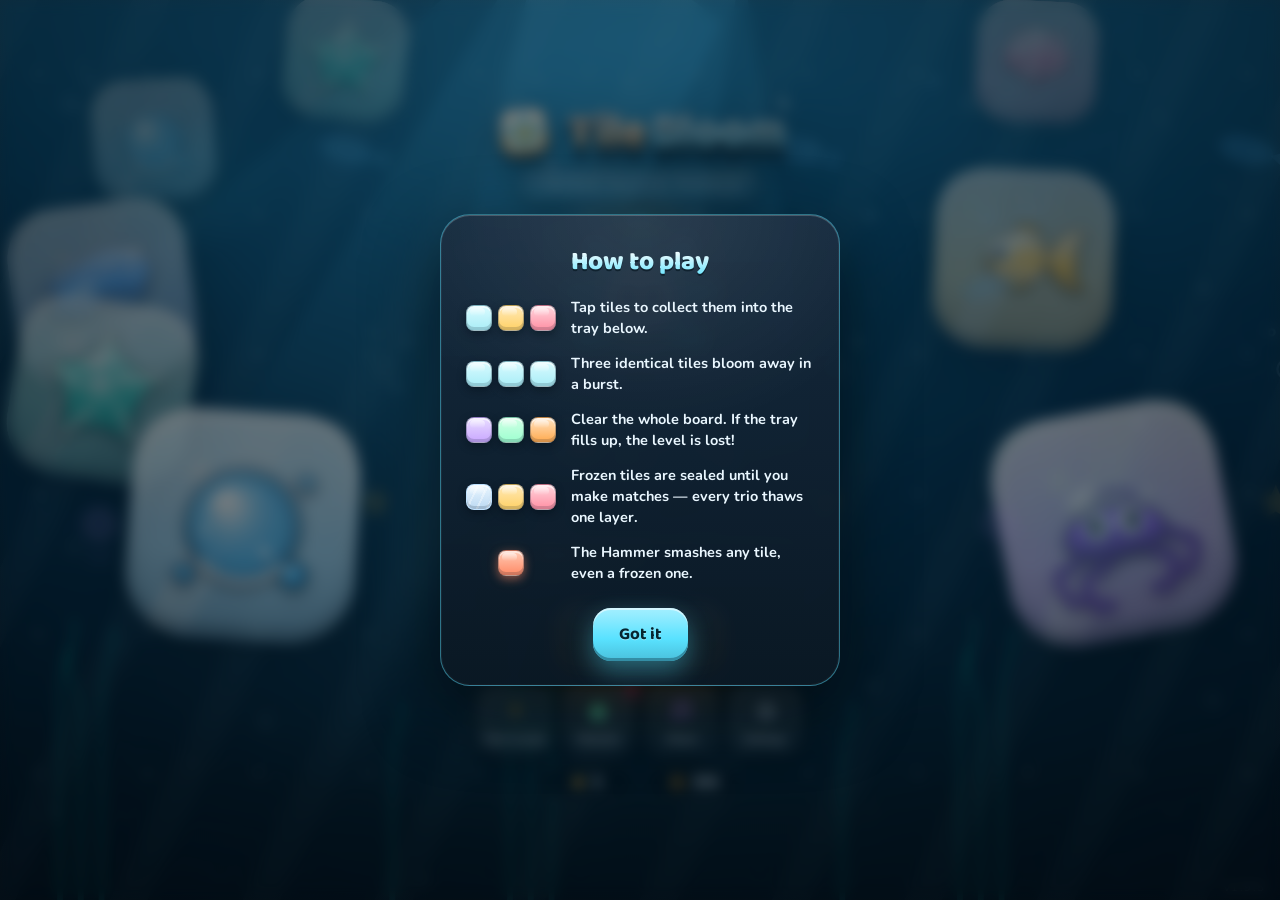
==== commit d1b1eda7: "Release v1.9.5 — Tile Bloom build" ====
--- a/index.html
+++ b/index.html
@@ -69,8 +69,8 @@
         50% { transform: scale(1.07); }
       }
     </style>
-    <script type="module" crossorigin src="./assets/index-DIFVn7GY.js"></script>
-    <link rel="stylesheet" crossorigin href="./assets/index-CZo1wOGZ.css">
+    <script type="module" crossorigin src="./assets/index-d-Q0na7P.js"></script>
+    <link rel="stylesheet" crossorigin href="./assets/index-D4RbDvui.css">
   </head>
   <body>
     <div id="boot" aria-hidden="true">
--- a/assets/index-D4RbDvui.css
+++ b/assets/index-D4RbDvui.css
@@ -0,0 +1 @@
+@font-face{font-family:"Baloo 2";font-style:normal;font-display:swap;font-weight:600;src:url(./baloo-2-devanagari-600-normal-CuT_xCk5.woff2) format("woff2"),url(./baloo-2-devanagari-600-normal-Cnn1WFYO.woff) format("woff");unicode-range:U+0900-097F,U+1CD0-1CF9,U+200C-200D,U+20A8,U+20B9,U+20F0,U+25CC,U+A830-A839,U+A8E0-A8FF,U+11B00-11B09}@font-face{font-family:"Baloo 2";font-style:normal;font-display:swap;font-weight:600;src:url(./baloo-2-vietnamese-600-normal-C5EqHgu0.woff2) format("woff2"),url(./baloo-2-vietnamese-600-normal-CGkk4Wtx.woff) format("woff");unicode-range:U+0102-0103,U+0110-0111,U+0128-0129,U+0168-0169,U+01A0-01A1,U+01AF-01B0,U+0300-0301,U+0303-0304,U+0308-0309,U+0323,U+0329,U+1EA0-1EF9,U+20AB}@font-face{font-family:"Baloo 2";font-style:normal;font-display:swap;font-weight:600;src:url(./baloo-2-latin-ext-600-normal-DiVeaYrH.woff2) format("woff2"),url(./baloo-2-latin-ext-600-normal-CFaB2nBN.woff) format("woff");unicode-range:U+0100-02BA,U+02BD-02C5,U+02C7-02CC,U+02CE-02D7,U+02DD-02FF,U+0304,U+0308,U+0329,U+1D00-1DBF,U+1E00-1E9F,U+1EF2-1EFF,U+2020,U+20A0-20AB,U+20AD-20C0,U+2113,U+2C60-2C7F,U+A720-A7FF}@font-face{font-family:"Baloo 2";font-style:normal;font-display:swap;font-weight:600;src:url(./baloo-2-latin-600-normal-tIfxVoAe.woff2) format("woff2"),url(./baloo-2-latin-600-normal-B4tNaogw.woff) format("woff");unicode-range:U+0000-00FF,U+0131,U+0152-0153,U+02BB-02BC,U+02C6,U+02DA,U+02DC,U+0304,U+0308,U+0329,U+2000-206F,U+20AC,U+2122,U+2191,U+2193,U+2212,U+2215,U+FEFF,U+FFFD}@font-face{font-family:"Baloo 2";font-style:normal;font-display:swap;font-weight:700;src:url(./baloo-2-devanagari-700-normal-D37Te3iF.woff2) format("woff2"),url(./baloo-2-devanagari-700-normal-CEIF4sJg.woff) format("woff");unicode-range:U+0900-097F,U+1CD0-1CF9,U+200C-200D,U+20A8,U+20B9,U+20F0,U+25CC,U+A830-A839,U+A8E0-A8FF,U+11B00-11B09}@font-face{font-family:"Baloo 2";font-style:normal;font-display:swap;font-weight:700;src:url(./baloo-2-vietnamese-700-normal-h4tlcePq.woff2) format("woff2"),url(./baloo-2-vietnamese-700-normal-DoF59Mjc.woff) format("woff");unicode-range:U+0102-0103,U+0110-0111,U+0128-0129,U+0168-0169,U+01A0-01A1,U+01AF-01B0,U+0300-0301,U+0303-0304,U+0308-0309,U+0323,U+0329,U+1EA0-1EF9,U+20AB}@font-face{font-family:"Baloo 2";font-style:normal;font-display:swap;font-weight:700;src:url(./baloo-2-latin-ext-700-normal-Mlh7kdab.woff2) format("woff2"),url(./baloo-2-latin-ext-700-normal-D6LeXASg.woff) format("woff");unicode-range:U+0100-02BA,U+02BD-02C5,U+02C7-02CC,U+02CE-02D7,U+02DD-02FF,U+0304,U+0308,U+0329,U+1D00-1DBF,U+1E00-1E9F,U+1EF2-1EFF,U+2020,U+20A0-20AB,U+20AD-20C0,U+2113,U+2C60-2C7F,U+A720-A7FF}@font-face{font-family:"Baloo 2";font-style:normal;font-display:swap;font-weight:700;src:url(./baloo-2-latin-700-normal-CqTg7A15.woff2) format("woff2"),url(./baloo-2-latin-700-normal-Ld3Zm3l2.woff) format("woff");unicode-range:U+0000-00FF,U+0131,U+0152-0153,U+02BB-02BC,U+02C6,U+02DA,U+02DC,U+0304,U+0308,U+0329,U+2000-206F,U+20AC,U+2122,U+2191,U+2193,U+2212,U+2215,U+FEFF,U+FFFD}@font-face{font-family:"Baloo 2";font-style:normal;font-display:swap;font-weight:800;src:url(./baloo-2-devanagari-800-normal-BURIY0wZ.woff2) format("woff2"),url(./baloo-2-devanagari-800-normal-YLp1oUqR.woff) format("woff");unicode-range:U+0900-097F,U+1CD0-1CF9,U+200C-200D,U+20A8,U+20B9,U+20F0,U+25CC,U+A830-A839,U+A8E0-A8FF,U+11B00-11B09}@font-face{font-family:"Baloo 2";font-style:normal;font-display:swap;font-weight:800;src:url(./baloo-2-vietnamese-800-normal-ConLnEgt.woff2) format("woff2"),url(./baloo-2-vietnamese-800-normal-GQACmpuv.woff) format("woff");unicode-range:U+0102-0103,U+0110-0111,U+0128-0129,U+0168-0169,U+01A0-01A1,U+01AF-01B0,U+0300-0301,U+0303-0304,U+0308-0309,U+0323,U+0329,U+1EA0-1EF9,U+20AB}@font-face{font-family:"Baloo 2";font-style:normal;font-display:swap;font-weight:800;src:url(./baloo-2-latin-ext-800-normal-C_Iwmf1s.woff2) format("woff2"),url(./baloo-2-latin-ext-800-normal-D-iCxxqE.woff) format("woff");unicode-range:U+0100-02BA,U+02BD-02C5,U+02C7-02CC,U+02CE-02D7,U+02DD-02FF,U+0304,U+0308,U+0329,U+1D00-1DBF,U+1E00-1E9F,U+1EF2-1EFF,U+2020,U+20A0-20AB,U+20AD-20C0,U+2113,U+2C60-2C7F,U+A720-A7FF}@font-face{font-family:"Baloo 2";font-style:normal;font-display:swap;font-weight:800;src:url(./baloo-2-latin-800-normal-BbF3Etk1.woff2) format("woff2"),url(./baloo-2-latin-800-normal-B8BXfZF7.woff) format("woff");unicode-range:U+0000-00FF,U+0131,U+0152-0153,U+02BB-02BC,U+02C6,U+02DA,U+02DC,U+0304,U+0308,U+0329,U+2000-206F,U+20AC,U+2122,U+2191,U+2193,U+2212,U+2215,U+FEFF,U+FFFD}@font-face{font-family:Nunito;font-style:normal;font-display:swap;font-weight:400;src:url(./nunito-cyrillic-ext-400-normal-CuPM9foi.woff2) format("woff2"),url(./nunito-cyrillic-ext-400-normal-xaE7D4Sw.woff) format("woff");unicode-range:U+0460-052F,U+1C80-1C8A,U+20B4,U+2DE0-2DFF,U+A640-A69F,U+FE2E-FE2F}@font-face{font-family:Nunito;font-style:normal;font-display:swap;font-weight:400;src:url(./nunito-cyrillic-400-normal-xAOo5cBP.woff2) format("woff2"),url(./nunito-cyrillic-400-normal-D1j0u8EH.woff) format("woff");unicode-range:U+0301,U+0400-045F,U+0490-0491,U+04B0-04B1,U+2116}@font-face{font-family:Nunito;font-style:normal;font-display:swap;font-weight:400;src:url(./nunito-vietnamese-400-normal-BHkVbP3T.woff2) format("woff2"),url(./nunito-vietnamese-400-normal-DtOtW02z.woff) format("woff");unicode-range:U+0102-0103,U+0110-0111,U+0128-0129,U+0168-0169,U+01A0-01A1,U+01AF-01B0,U+0300-0301,U+0303-0304,U+0308-0309,U+0323,U+0329,U+1EA0-1EF9,U+20AB}@font-face{font-family:Nunito;font-style:normal;font-display:swap;font-weight:400;src:url(./nunito-latin-ext-400-normal-i-8OOpdj.woff2) format("woff2"),url(./nunito-latin-ext-400-normal-CjMJVfGn.woff) format("woff");unicode-range:U+0100-02BA,U+02BD-02C5,U+02C7-02CC,U+02CE-02D7,U+02DD-02FF,U+0304,U+0308,U+0329,U+1D00-1DBF,U+1E00-1E9F,U+1EF2-1EFF,U+2020,U+20A0-20AB,U+20AD-20C0,U+2113,U+2C60-2C7F,U+A720-A7FF}@font-face{font-family:Nunito;font-style:normal;font-display:swap;font-weight:400;src:url(./nunito-latin-400-normal-r8SDr6Up.woff2) format("woff2"),url(./nunito-latin-400-normal-DKg4f3fz.woff) format("woff");unicode-range:U+0000-00FF,U+0131,U+0152-0153,U+02BB-02BC,U+02C6,U+02DA,U+02DC,U+0304,U+0308,U+0329,U+2000-206F,U+20AC,U+2122,U+2191,U+2193,U+2212,U+2215,U+FEFF,U+FFFD}@font-face{font-family:Nunito;font-style:normal;font-display:swap;font-weight:700;src:url(./nunito-cyrillic-ext-700-normal-BuR0mlCG.woff2) format("woff2"),url(./nunito-cyrillic-ext-700-normal-DfoqN4Gs.woff) format("woff");unicode-range:U+0460-052F,U+1C80-1C8A,U+20B4,U+2DE0-2DFF,U+A640-A69F,U+FE2E-FE2F}@font-face{font-family:Nunito;font-style:normal;font-display:swap;font-weight:700;src:url(./nunito-cyrillic-700-normal-DP36NgGt.woff2) format("woff2"),url(./nunito-cyrillic-700-normal-DfHRUDv-.woff) format("woff");unicode-range:U+0301,U+0400-045F,U+0490-0491,U+04B0-04B1,U+2116}@font-face{font-family:Nunito;font-style:normal;font-display:swap;font-weight:700;src:url(./nunito-vietnamese-700-normal-Ch8EUCfz.woff2) format("woff2"),url(./nunito-vietnamese-700-normal-C9SQsXvj.woff) format("woff");unicode-range:U+0102-0103,U+0110-0111,U+0128-0129,U+0168-0169,U+01A0-01A1,U+01AF-01B0,U+0300-0301,U+0303-0304,U+0308-0309,U+0323,U+0329,U+1EA0-1EF9,U+20AB}@font-face{font-family:Nunito;font-style:normal;font-display:swap;font-weight:700;src:url(./nunito-latin-ext-700-normal-BWeMsAzO.woff2) format("woff2"),url(./nunito-latin-ext-700-normal-D4woHhbd.woff) format("woff");unicode-range:U+0100-02BA,U+02BD-02C5,U+02C7-02CC,U+02CE-02D7,U+02DD-02FF,U+0304,U+0308,U+0329,U+1D00-1DBF,U+1E00-1E9F,U+1EF2-1EFF,U+2020,U+20A0-20AB,U+20AD-20C0,U+2113,U+2C60-2C7F,U+A720-A7FF}@font-face{font-family:Nunito;font-style:normal;font-display:swap;font-weight:700;src:url(./nunito-latin-700-normal-Dort48En.woff2) format("woff2"),url(./nunito-latin-700-normal-OcDqTBcA.woff) format("woff");unicode-range:U+0000-00FF,U+0131,U+0152-0153,U+02BB-02BC,U+02C6,U+02DA,U+02DC,U+0304,U+0308,U+0329,U+2000-206F,U+20AC,U+2122,U+2191,U+2193,U+2212,U+2215,U+FEFF,U+FFFD}:root{--sat: env(safe-area-inset-top, 0px);--sab: env(safe-area-inset-bottom, 0px);--sal: env(safe-area-inset-left, 0px);--sar: env(safe-area-inset-right, 0px);--font-display: "Baloo 2", "Nunito", system-ui, sans-serif;--font-body: "Nunito", system-ui, sans-serif;--ink: #eaf7ff;--ink-dim: rgba(234, 247, 255, .62);--accent: #59e2ff;--panel: rgba(255, 255, 255, .07);--panel-strong: rgba(10, 24, 36, .86);--gold: #ffd166;--accent2: #ffd166}*{margin:0;padding:0;box-sizing:border-box;-webkit-tap-highlight-color:transparent}html,body{height:100%;overflow:hidden}body{font-family:var(--font-body);color:var(--ink);background:#041420;user-select:none;-webkit-user-select:none;touch-action:manipulation;overscroll-behavior:none}button{font-family:inherit;color:inherit;border:none;background:none;cursor:pointer;touch-action:manipulation}button:disabled{opacity:.45;pointer-events:none}a{color:var(--accent);text-decoration:none}#app{position:fixed;inset:0}#app>canvas{position:absolute;inset:0;display:block}#ui{position:absolute;inset:0;pointer-events:none;z-index:10}#ui>*{pointer-events:none}#ui button,#ui .screen,#ui .card,#ui .switch,#ui .seg,#ui a,#ui input{pointer-events:auto}body[data-chapter=ocean]{--accent: #59e2ff}body[data-chapter=bakery]{--accent: #ffb0c8}body[data-chapter=cosmos]{--accent: #b18cff}body[data-chapter=zen]{--accent: #8fe6a4}@media(prefers-reduced-motion:reduce){*,*:before,*:after{animation-duration:1ms!important;transition-duration:1ms!important}}.i{width:1.15em;height:1.15em;fill:currentColor;vertical-align:-.22em}#hud{position:absolute;top:calc(var(--sat) + 8px);left:0;right:0;display:flex;justify-content:center;align-items:center;gap:8px;padding:0 8px;z-index:20;flex-wrap:nowrap;overflow:hidden}.chip{display:inline-flex;align-items:center;gap:6px;padding:7px 12px;border-radius:999px;background:linear-gradient(180deg,#ffffff24,#ffffff0d);border:1px solid rgba(255,255,255,.16);box-shadow:inset 0 1px #fff3;backdrop-filter:blur(10px) saturate(1.3);-webkit-backdrop-filter:blur(10px) saturate(1.3);font-weight:800;font-size:13.5px;white-space:nowrap}.chip.level{color:var(--accent);font-family:var(--font-display)}.chip .chip-label{color:var(--ink-dim);font-weight:700;font-size:11px;text-transform:uppercase;letter-spacing:.08em}.icon-btn{width:46px;height:46px;border-radius:15px;display:inline-flex;align-items:center;justify-content:center;background:linear-gradient(180deg,#ffffff26,#ffffff0d);border:1px solid rgba(255,255,255,.18);box-shadow:inset 0 1px #ffffff38,0 6px 14px #020a1259;backdrop-filter:blur(10px);-webkit-backdrop-filter:blur(10px);transition:transform .12s ease,background .2s}.icon-btn:active{transform:scale(.92)}.icon-btn .i{width:20px;height:20px;fill:var(--ink)}.chip.combo-chip{padding:6px 11px;gap:5px;border-color:#ffd16673;background:linear-gradient(180deg,#ffd16638,#ff9f431f);animation:comboChipIn .25s cubic-bezier(.2,1.4,.4,1)}.chip.combo-chip .i{width:15px;height:15px;flex:none;filter:drop-shadow(0 1px 3px rgba(176,94,28,.45))}.chip.combo-chip b{font-family:var(--font-display);font-weight:800;font-size:13.5px;line-height:1;color:#ffcf6e;text-shadow:0 1px 2px rgba(4,22,30,.55)}.chip.combo-chip.hot{border-color:#ff8fa38c;background:linear-gradient(180deg,#ff9f434d,#ff5c782e);box-shadow:0 0 14px #ff8c5a59}.chip.combo-chip.hot b{color:#ff9f8f}.chip.combo-chip b.pop{animation:comboPop .35s cubic-bezier(.2,1.4,.4,1)}@keyframes comboChipIn{0%{transform:scale(.7);opacity:0}to{transform:scale(1);opacity:1}}@keyframes comboPop{0%{transform:scale(.6)}to{transform:scale(1)}}.chip.coins.pop #hud-coins,#hud-coins.pop{animation:coinPop .45s cubic-bezier(.2,1.5,.4,1)}@keyframes coinPop{0%{transform:scale(1)}35%{transform:scale(1.3);color:var(--gold)}to{transform:scale(1)}}.btn{display:inline-flex;align-items:center;justify-content:center;gap:9px;font-family:var(--font-display);font-weight:700;font-size:17px;padding:13px 26px;border-radius:18px;transition:transform .12s ease,filter .2s}.btn:active{transform:scale(.95)}.btn .i{width:1.25em;height:1.25em}.btn.primary{color:#062530;text-shadow:0 1px 0 rgba(255,255,255,.35);background:linear-gradient(180deg,color-mix(in srgb,var(--accent) 55%,#ffffff 45%) 0%,color-mix(in srgb,var(--accent) 88%,#ffffff 12%) 42%,var(--accent) 58%,color-mix(in srgb,var(--accent) 82%,#052537 18%) 100%);box-shadow:inset 0 2px #ffffff8c,inset 0 -3px color-mix(in srgb,var(--accent) 55%,#052537 45%),0 10px 26px color-mix(in srgb,var(--accent) 42%,transparent),0 8px 20px #020a1266}.btn.primary.big{font-size:22px;padding:17px 46px;border-radius:24px;position:relative;overflow:hidden}.btn.primary.big:after{content:"";position:absolute;top:3px;left:10%;right:10%;height:34%;border-radius:999px;background:linear-gradient(180deg,#ffffff8c,#ffffff05);pointer-events:none}.btn.primary.big .i{fill:#fff;filter:drop-shadow(0 2px 3px rgba(4,30,40,.55));position:relative;z-index:1}.btn.primary.big span{position:relative;z-index:1}.btn.primary.big{animation:playGlow 2.4s ease-in-out infinite}#home-play{color:#45280a;text-shadow:0 1px 0 rgba(255,255,255,.5);background:linear-gradient(180deg,#fff6d8,#ffd66e 38%,#ffb02e 62%,#f08c14);box-shadow:inset 0 3px #ffffffbf,inset 0 -5px #c96e12,inset 0 0 26px #ffbe5a59,0 16px 36px #ff96285c,0 8px 18px #020a1266}#home-play:after{background:linear-gradient(180deg,#ffffffb8,#ffffff0d)}@keyframes playGlow{0%,to{filter:brightness(1)}50%{filter:brightness(1.09)}}.btn.ghost{background:linear-gradient(180deg,#ffffff21,#ffffff0d);border:1px solid rgba(255,255,255,.18);backdrop-filter:blur(10px);-webkit-backdrop-filter:blur(10px);color:var(--ink);box-shadow:inset 0 1px #fff3}.btn.ghost.icon-only{padding:13px 15px}.btn.reward{color:#3d2504;text-shadow:0 1px 0 rgba(255,255,255,.4);background:linear-gradient(180deg,#fff3cf,#ffdd8c 45%,#ffb84d);box-shadow:inset 0 2px #ffffffb3,inset 0 -3px #c9882e,0 10px 26px #ffaa5a73,0 8px 20px #020a1259}.btn.reward.used{filter:grayscale(.7)}.screen{position:absolute;inset:0}.screen.modal{display:flex;align-items:center;justify-content:center;background:#020a1080;backdrop-filter:blur(7px) saturate(1.2);-webkit-backdrop-filter:blur(7px) saturate(1.2);z-index:40;animation:fadeIn .25s ease}.card{width:min(88vw,400px);max-height:calc(100vh - 120px);overflow-y:auto;background:radial-gradient(130% 90% at 50% 0%,rgba(255,255,255,.09),transparent 52%),linear-gradient(180deg,#162a3ef0,#0a1824f5);border:1px solid color-mix(in srgb,var(--accent) 45%,transparent);border-radius:30px;padding:26px 24px calc(24px + var(--sab) * .4);text-align:center;box-shadow:0 24px 70px #0000008c,0 0 0 1px #ffffff0d inset,inset 0 1px #ffffff29,inset 0 -1px #00000059;animation:cardIn .32s cubic-bezier(.2,1.3,.4,1)}@keyframes cardIn{0%{transform:scale(.88) translateY(18px);opacity:0}to{transform:scale(1) translateY(0);opacity:1}}@keyframes fadeIn{0%{opacity:0}to{opacity:1}}.card h2{font-family:var(--font-display);font-size:26px;font-weight:800;margin-bottom:14px;background:linear-gradient(180deg,#ffffff 20%,var(--accent) 90%);-webkit-background-clip:text;background-clip:text;color:transparent;filter:drop-shadow(0 2px 0 rgba(4,20,30,.6))}.card .btn+.btn,.card .actions .btn+.btn{margin-top:0}.card>.btn{margin-top:10px}.actions{display:grid;grid-template-columns:repeat(3,1fr);gap:10px;margin-top:16px}.actions .btn{padding:12px 8px;font-size:15px}.actions.col{grid-template-columns:1fr}.set-row{display:flex;align-items:center;justify-content:space-between;padding:12px 2px;border-bottom:1px solid rgba(255,255,255,.07)}.set-row>span{font-weight:700;font-size:15px}.switch{position:relative;width:52px;height:30px;display:inline-block}.switch input{opacity:0;width:0;height:0}.switch i{position:absolute;inset:0;border-radius:999px;background:#ffffff1f;border:1px solid rgba(255,255,255,.2);transition:background .2s}.switch i:after{content:"";position:absolute;top:3px;left:3px;width:22px;height:22px;border-radius:50%;background:#fff;transition:transform .2s cubic-bezier(.2,1.4,.4,1)}.switch input:checked+i{background:var(--accent);border-color:transparent}.switch input:checked+i:after{transform:translate(22px)}.seg{display:inline-flex;background:#ffffff14;border-radius:12px;padding:3px}.seg button{padding:7px 16px;border-radius:9px;font-weight:800;font-size:13px;color:var(--ink-dim)}.seg button.active{background:linear-gradient(180deg,color-mix(in srgb,var(--accent) 62%,#ffffff 38%),var(--accent));color:#04222e;box-shadow:inset 0 1px #ffffff80,0 3px 8px color-mix(in srgb,var(--accent) 40%,transparent)}.about{margin-top:16px;padding:12px;border-radius:16px;background:#ffffff0d;font-size:13px;color:var(--ink-dim);line-height:1.7}.about h3{font-size:13px;font-weight:800;color:var(--ink);text-transform:uppercase;letter-spacing:.1em;margin-bottom:4px}#boosterbar{position:absolute;bottom:calc(var(--sab) + 14px);left:0;right:0;display:flex;justify-content:center;gap:8px;padding:0 6px;z-index:20}.booster{--booster-tint: #8fe6a4;width:68px;display:flex;flex-direction:column;align-items:center;gap:4px;padding:8px 6px 7px;border-radius:16px;background:radial-gradient(135% 95% at 50% 0%,color-mix(in srgb,var(--booster-tint) 52%,transparent),transparent 64%),linear-gradient(180deg,#ffffff2e,#ffffff0f);border:1px solid color-mix(in srgb,var(--booster-tint) 58%,transparent);backdrop-filter:blur(10px) saturate(1.3);-webkit-backdrop-filter:blur(10px) saturate(1.3);box-shadow:inset 0 2px #ffffff4d,inset 0 -3px #020a1259,0 7px 18px #020a126b;transition:transform .12s ease,filter .2s}@media(max-width:380px){#boosterbar{gap:4px}.booster{width:58px;padding:6px 3px 5px}.booster .i{width:16px;height:16px}.booster .b-label{font-size:9px}.booster .b-cost{min-width:40px;font-size:9px}}.booster .b-head{display:inline-flex;align-items:center;gap:7px;min-width:0}.booster[data-booster=undo]{--booster-tint: #7ee0c3}.booster[data-booster=shuffle]{--booster-tint: #b18cff}.booster[data-booster=hint]{--booster-tint: #ffd166}.booster[data-booster=wand]{--booster-tint: #ff9fb2}.booster[data-booster=hammer]{--booster-tint: #ff8a66}.booster.armed{animation:armedPulse .9s ease-in-out infinite;border-color:#ffb08f;box-shadow:inset 0 2px #ffffff4d,inset 0 -3px #020a1259,0 0 16px #ff8a668c,0 7px 18px #020a126b}.booster.armed .i{transform:rotate(-28deg) scale(1.08)}@keyframes armedPulse{0%,to{transform:translateY(0)}50%{transform:translateY(-3px)}}.booster:active{transform:scale(.93)}.booster:disabled{filter:saturate(.55) brightness(.82)}.booster .i{width:20px;height:20px;flex:none;fill:color-mix(in srgb,var(--booster-tint) 82%,#ffffff 18%);filter:drop-shadow(0 2px 4px rgba(2,10,18,.5))}.booster .b-label{font-family:var(--font-display);font-weight:800;font-size:11px;color:var(--ink);white-space:nowrap}.booster .b-cost{display:inline-flex;align-items:center;gap:4px;min-width:52px;justify-content:center;font-size:10.5px;font-weight:800;padding:2px 7px;border-radius:999px;background:#ffffff1a;color:var(--ink-dim)}.booster .b-cost .i{width:11px;height:11px;fill:var(--gold)}.booster.is-free .b-cost{background:linear-gradient(180deg,#a9f5c8,#6fe3a8);color:#053826;text-shadow:0 1px 0 rgba(255,255,255,.4);box-shadow:0 2px 8px #6fe3a859}.booster.is-ad .b-cost{background:linear-gradient(180deg,#ffd97a,#ffb84d);color:#4a2c05;text-shadow:0 1px 0 rgba(255,255,255,.4);box-shadow:0 2px 8px #ffb84d59}#intro{position:absolute;top:calc(var(--sat) + 64px);left:50%;transform:translate(-50%);display:flex;align-items:center;gap:10px;padding:12px 26px;border-radius:999px;background:var(--panel-strong);border:1px solid color-mix(in srgb,var(--accent) 55%,transparent);font-family:var(--font-display);font-weight:800;font-size:18px;z-index:30;white-space:nowrap}#intro .dot{color:var(--accent)}#intro.go{animation:introSlide 1.05s cubic-bezier(.2,1.2,.4,1) forwards}@keyframes introSlide{0%{opacity:0;transform:translate(-50%) translateY(-30px) scale(.85)}18%{opacity:1;transform:translate(-50%) translateY(0) scale(1)}80%{opacity:1}to{opacity:0;transform:translate(-50%) translateY(-10px)}}#toast{position:absolute;bottom:calc(var(--sab) + 108px);left:50%;transform:translate(-50%);padding:11px 22px;border-radius:16px;background:var(--panel-strong);border:1px solid rgba(255,255,255,.16);font-weight:700;font-size:14px;white-space:nowrap;z-index:45}#toast.show{animation:toastIn 1.7s ease forwards}@keyframes toastIn{0%{opacity:0;transform:translate(-50%) translateY(14px)}12%{opacity:1;transform:translate(-50%) translateY(0)}82%{opacity:1}to{opacity:0;transform:translate(-50%) translateY(-8px)}}.bloom-veil{position:fixed;inset:0;z-index:100;background:#000000e0;display:flex;align-items:center;justify-content:center;animation:fadeIn .2s ease}.bloom-card{width:min(90vw,340px);background:#101821;border:1px solid rgba(255,255,255,.14);border-radius:26px;padding:20px;text-align:center;box-shadow:0 30px 80px #0009}.bloom-badge{display:inline-block;padding:4px 12px;border-radius:7px;background:#ffd166;color:#3d2504;font-size:11px;font-weight:900;letter-spacing:.12em;animation:tagBlink 1.2s steps(2) infinite}@keyframes tagBlink{50%{opacity:.55}}.bloom-creative{margin:16px 0 12px;height:150px;border-radius:18px;background:radial-gradient(120% 130% at 20% 15%,rgba(127,243,255,.35),transparent 55%),radial-gradient(120% 130% at 85% 80%,rgba(193,167,255,.4),transparent 60%),linear-gradient(150deg,#123a4e,#0a1622);position:relative;overflow:hidden;display:flex;flex-direction:column;align-items:center;justify-content:center;gap:4px}.bloom-creative .bloom-spark{position:absolute;width:70px;height:70px;border-radius:20px;border:3px solid rgba(127,243,255,.9);box-shadow:0 0 34px #7ff3ff80;animation:spinFloat 3.2s ease-in-out infinite}@keyframes spinFloat{0%,to{transform:rotate(-6deg) translateY(0)}50%{transform:rotate(8deg) translateY(-10px)}}.bloom-creative .bloom-title{font-family:var(--font-display);font-size:34px;font-weight:800;color:#eaf7ff;text-shadow:0 0 24px rgba(127,243,255,.6)}.bloom-creative .bloom-title span{color:#7ff3ff}.bloom-creative .bloom-sub{font-size:12px;color:#eaf7ff8c;letter-spacing:.2em;text-transform:uppercase}.bloom-note{font-size:12.5px;color:#eaf7ff99;line-height:1.5;margin-bottom:14px}.bloom-timer{position:relative;height:8px;border-radius:999px;background:#ffffff1f;overflow:hidden;margin-bottom:6px}.bloom-timer-fill{position:absolute;left:0;top:0;bottom:0;width:0;background:linear-gradient(90deg,#7ff3ff,#59e2ff);border-radius:999px}.bloom-timer-label{display:block;font-size:12px;font-weight:800;color:#eaf7ffb3;margin-bottom:10px}.bloom-actions{display:flex;gap:10px}.bloom-btn{flex:1;padding:13px 10px;border-radius:15px;font-family:var(--font-display);font-weight:700;font-size:15px}.bloom-x{flex:0 0 52px;background:#ffffff1a;color:var(--ink)}.bloom-primary{background:linear-gradient(160deg,#7ff3ff,#2f9ecf);color:#04222e}.bloom-primary.bloom-ready{animation:bloomReady .8s ease-in-out infinite}@keyframes bloomReady{50%{box-shadow:0 0 26px #7ff3ffcc}}.build-tag{position:absolute;right:14px;bottom:calc(var(--sab) + 5px);font-size:11px;color:#eaf7ff66;letter-spacing:.14em;pointer-events:none}.chip.hearts .i{width:19px;height:19px;filter:drop-shadow(0 2px 3px rgba(0,0,0,.4))}.chip.hearts span{min-width:12px;text-align:center}.badge{position:absolute;top:-5px;right:-7px;width:14px;height:14px;border-radius:50%;background:linear-gradient(160deg,#ff7d97,#e0335e);box-shadow:0 3px 8px #e0335e8c,inset 0 1px #ffffff8c;animation:badgePulse 1.6s ease-in-out infinite}@keyframes badgePulse{0%,to{transform:scale(1)}50%{transform:scale(1.18)}}.btn.m-claim{padding:8px 16px;font-size:14px;border-radius:13px}.binfo{align-self:center;width:34px;height:34px;border-radius:50%;display:grid;place-items:center;font-family:var(--font-display);font-weight:800;font-size:16px;color:var(--ink);background:linear-gradient(180deg,#ffffff29,#ffffff0f);border:1px solid rgba(255,255,255,.22);box-shadow:inset 0 1px #ffffff3d,0 3px 8px #020a1273;cursor:pointer}.binfo:disabled{opacity:.45}.binfo:not(:disabled):active{transform:scale(.92)}#scr-home{display:flex;align-items:center;justify-content:center;z-index:30;padding:calc(var(--sat) + 16px) 16px calc(var(--sab) + 16px)}#scr-home:after{content:"";position:absolute;inset:0;pointer-events:none;background:radial-gradient(120% 95% at 50% 46%,#0000 42%,#020a124d)}.home-scene{position:absolute;inset:0;overflow:hidden;pointer-events:none;z-index:0}.home-scene:before{content:"";position:absolute;inset:-90px;animation:sceneDrift 16s ease-in-out infinite alternate}@keyframes sceneDrift{0%{transform:translateY(0)}to{transform:translateY(48px)}}.home-scene:after{content:"";position:absolute;inset:0;background:radial-gradient(140% 90% at 50% 112%,rgba(2,10,18,.42),transparent 55%),radial-gradient(110% 60% at 50% -10%,rgba(255,255,255,.06),transparent 62%)}.home-inner{z-index:1;display:flex;flex-direction:column;align-items:center;gap:11px;text-align:center;animation:cardIn .45s cubic-bezier(.2,1.2,.4,1)}.logo-lockup{position:relative;display:flex;align-items:center;gap:13px;margin-bottom:-1px}.logo-emblem{width:62px;height:62px;flex:none;filter:drop-shadow(0 4px 0 rgba(8,26,40,.45)) drop-shadow(0 11px 16px rgba(2,10,18,.5))}.logo{font-family:var(--font-display);font-weight:800;font-size:46px;line-height:1;letter-spacing:.01em;-webkit-text-stroke:2px rgba(8,26,40,.55);paint-order:stroke fill;background:linear-gradient(180deg,#fff 6%,#f9f1de 38%,#ecd9b4 72%,#cdb586);-webkit-background-clip:text;background-clip:text;color:transparent;filter:drop-shadow(0 3px 0 rgba(8,26,40,.5)) drop-shadow(0 6px 0 rgba(6,20,32,.38)) drop-shadow(0 11px 0 rgba(3,12,22,.32)) drop-shadow(0 18px 22px rgba(2,10,18,.5))}.logo span{padding-left:.08em;background:linear-gradient(180deg,#f2fdff 6%,#c3ecfa 40%,#78d5f2 72%,#38a9d6);-webkit-background-clip:text;background-clip:text}.logo-spark{position:absolute;width:17px;height:17px;pointer-events:none}.logo-spark .i{width:100%;height:100%}.logo-spark.sp1{top:-7px;right:-5px;fill:var(--gold);animation:sparkTwinkle 2.8s ease-in-out infinite}.logo-spark.sp2{bottom:-3px;left:51px;width:13px;height:13px;fill:#8fe0f8;animation:sparkTwinkle 2.8s ease-in-out 1.4s infinite}@keyframes sparkTwinkle{0%,to{transform:scale(.5) rotate(12deg);opacity:.35}50%{transform:scale(1) rotate(0);opacity:1}}.subtitle{font-size:11px;font-weight:800;letter-spacing:.36em;text-transform:uppercase;color:#eaf7ffd9;padding:7px 14px 7px 18px;border-radius:999px;background:linear-gradient(180deg,#ffffff29,#ffffff0a);border:1px solid rgba(255,255,255,.18);box-shadow:inset 0 1px #ffffff38,0 6px 18px #020a1259;margin-top:-3px}.home-mascot{width:188px;height:188px;margin:4px 0 0;position:relative;filter:drop-shadow(0 18px 26px rgba(2,12,20,.55))}.home-mascot:before{content:"";position:absolute;inset:-14%;border-radius:50%;background:radial-gradient(60% 60% at 50% 42%,#ffd88257,#ffd88200 70%),radial-gradient(70% 70% at 50% 42%,#ffffff24,#fff0 75%);z-index:-1}.chapter-chip{display:inline-flex;align-items:center;gap:11px;padding:7px 15px 7px 8px;border-radius:18px;cursor:pointer;font:inherit;background:linear-gradient(180deg,#ffffff24,#ffffff0d);border:1px solid rgba(255,255,255,.18);backdrop-filter:blur(10px);-webkit-backdrop-filter:blur(10px);box-shadow:inset 0 1px #ffffff38,0 8px 20px #020a1266;transition:transform .12s ease}.chapter-chip:active{transform:scale(.97)}.hc-emblem{flex:none;width:46px;height:46px;display:grid;place-items:center;border-radius:50%;background:radial-gradient(120% 100% at 50% 0%,#ffffff29,#ffffff0d);border:2px solid var(--accent);box-shadow:0 4px 10px #020a1273}.hc-text{display:flex;flex-direction:column;align-items:flex-start;gap:1px;text-align:left}.hc-name{font-family:var(--font-display);font-size:16.5px;font-weight:800;color:var(--accent);text-shadow:0 1px 0 rgba(2,10,18,.65)}.hc-sub{font-size:11.5px;font-weight:700;color:var(--ink-dim)}.chapter-chip .i{width:15px;height:15px;margin-left:3px;opacity:.65}.home-actions{display:grid;grid-template-columns:repeat(4,1fr);gap:10px;width:min(100%,344px);margin-top:2px}.home-act{position:relative;display:flex;flex-direction:column;align-items:center;justify-content:center;gap:7px;min-height:68px;padding:9px 5px 8px;border-radius:18px;cursor:pointer;font:inherit;background:linear-gradient(180deg,#ffffff26,#ffffff0d);border:1px solid rgba(255,255,255,.17);backdrop-filter:blur(10px);-webkit-backdrop-filter:blur(10px);box-shadow:inset 0 1px #ffffff3d,0 8px 18px #020a1261;transition:transform .12s ease}.home-act:active{transform:scale(.93)}.home-act .ha-ic{display:grid;place-items:center;width:30px;height:30px}.home-act .ha-ic .i{width:24px;height:24px;filter:drop-shadow(0 2px 4px rgba(2,10,18,.5))}.home-act .ha-tx{font-size:10.5px;font-weight:800;line-height:1.18;color:var(--ink);letter-spacing:.01em}.home-act .ha-ic.howto .i{color:#ffd166;fill:#ffd166}.home-act .ha-ic.missions .i{color:#7bf0c4;fill:#7bf0c4}.home-act .ha-ic.album .i{color:#c9a4ff;fill:#c9a4ff}.home-act .ha-ic.settings .i{color:#aecbdd;fill:#aecbdd}.home-act .badge{top:-6px;right:-5px;border:2px solid rgba(8,24,36,.85)}.home-stats{display:flex;gap:12px;font-size:15px;font-weight:800;color:var(--ink)}.home-stats span{display:inline-flex;align-items:center;justify-content:center;gap:6px;min-width:96px;padding:6px 14px;border-radius:999px;background:#06162273;border:1px solid rgba(255,255,255,.12);box-shadow:inset 0 1px #ffffff1a}.home-stats .i{width:17px;height:17px;filter:drop-shadow(0 2px 3px rgba(0,0,0,.4))}.home-stats .i path{fill:var(--gold)}.version{position:absolute;right:14px;bottom:calc(var(--sab) + 5px);font-size:11px;color:#eaf7ff59;letter-spacing:.14em}@media(max-height:720px){.home-inner{gap:8px}.logo{font-size:40px}.logo-emblem{width:54px;height:54px}.home-mascot{width:150px;height:150px}.home-act{min-height:60px}}@media(max-width:359px){.logo{font-size:38px}.logo-emblem{width:50px;height:50px}.logo-lockup{gap:10px}.home-act .ha-tx{font-size:9.5px}.home-actions{gap:8px}}body[data-chapter=ocean] .home-scene{background-image:url("data:image/svg+xml,%3Csvg xmlns='http://www.w3.org/2000/svg' viewBox='0 0 390 780'%3E%3Cg fill='none' stroke='%2317c8b8' stroke-opacity='0.2' stroke-width='5' stroke-linecap='round'%3E%3Cpath d='M52 780V600c0-30 16-40 12-62'/%3E%3Cpath d='M70 780V620c0-22-14-32-10-56'/%3E%3Cpath d='M88 780V604c0-26 12-36 10-58'/%3E%3Cpath d='M340 780V660c0-24 12-32 8-50'/%3E%3C/g%3E%3Cg transform='translate(300 130) rotate(14)' fill='%2366c4ff' fill-opacity='0.22'%3E%3Cellipse rx='24' ry='12'/%3E%3Cpath d='M22 0l16-9v18z'/%3E%3C/g%3E%3Cg transform='translate(70 250) rotate(-10) scale(0.8)' fill='%2366c4ff' fill-opacity='0.15'%3E%3Cellipse rx='24' ry='12'/%3E%3Cpath d='M22 0l16-9v18z'/%3E%3C/g%3E%3Cpath transform='translate(310 420) scale(1.3)' d='M12 0l3 7 8 1-6 6 2 8-7-4-7 4 2-8-6-6 8-1z' fill='%23ffd166' fill-opacity='0.18'/%3E%3Cg transform='translate(86 470)' fill='%23c9a4ff' fill-opacity='0.15'%3E%3Cpath d='M-16-16a16 16 0 0132 0c0 10-7 16-16 16s-16-6-16-16z'/%3E%3Cpath d='M-8 2q2 10 0 18M0 2q2 12 0 20M8 2q-2 10 0 18' fill='none' stroke='%23c9a4ff' stroke-opacity='0.15' stroke-width='2'/%3E%3C/g%3E%3Cg fill='none' stroke='%23bfeaff' stroke-opacity='0.2' stroke-width='2'%3E%3Ccircle cx='335' cy='320' r='8'/%3E%3Ccircle cx='352' cy='296' r='4.5'/%3E%3Ccircle cx='322' cy='288' r='2.6'/%3E%3Ccircle cx='60' cy='90' r='6'/%3E%3Ccircle cx='76' cy='70' r='3.5'/%3E%3C/g%3E%3C/svg%3E"),repeating-linear-gradient(115deg,#bef0ff09 0 34px,#bef0ff00 34px 120px),radial-gradient(170% 60% at 50% 0%,rgba(64,178,224,.18),transparent 62%),radial-gradient(150px 110px at 14% 20%,rgba(89,226,255,.15),transparent 70%),radial-gradient(160px 120px at 86% 58%,rgba(64,178,224,.13),transparent 70%)}body[data-chapter=ocean] .home-scene:before{background-image:radial-gradient(circle 3px at 18px 24px,rgba(198,240,255,.22) 99%,transparent),radial-gradient(circle 2px at 64px 52px,rgba(198,240,255,.15) 99%,transparent),radial-gradient(circle 1.6px at 40px 84px,rgba(198,240,255,.11) 99%,transparent);background-size:110px 140px,150px 170px,90px 110px}body[data-chapter=bakery] .home-scene{background-image:url("data:image/svg+xml,%3Csvg xmlns='http://www.w3.org/2000/svg' viewBox='0 0 390 780'%3E%3Cg transform='translate(312 150)'%3E%3Ccircle r='26' fill='none' stroke='%23ffb0c8' stroke-opacity='0.26' stroke-width='11'/%3E%3Cpath d='M-15-7l6 3M-3-16l3 6M13-11l4 5M-17 7l6-2M9 13l5-4' stroke='%23ffe3a3' stroke-opacity='0.3' stroke-width='3' stroke-linecap='round' fill='none'/%3E%3C/g%3E%3Cg transform='translate(74 420)'%3E%3Cellipse cy='-15' rx='21' ry='9' fill='%23ffd9e6' fill-opacity='0.2'/%3E%3Cellipse rx='21' ry='9' fill='%23f7c5d8' fill-opacity='0.17'/%3E%3Cellipse cy='15' rx='21' ry='9' fill='%23ffd9e6' fill-opacity='0.15'/%3E%3C/g%3E%3Cg transform='translate(322 600)'%3E%3Ccircle r='18' fill='%23e0b98a' fill-opacity='0.2'/%3E%3Ccircle cx='-5' cy='-4' r='2.3' fill='%237a4f2a' fill-opacity='0.32'/%3E%3Ccircle cx='6' cy='2' r='2' fill='%237a4f2a' fill-opacity='0.32'/%3E%3Ccircle cx='-1' cy='8' r='1.9' fill='%237a4f2a' fill-opacity='0.32'/%3E%3C/g%3E%3Cg transform='translate(318 380)'%3E%3Cpath d='M-16 2h32l-5 16h-22z' fill='%23ffd9e6' fill-opacity='0.18'/%3E%3Cellipse cy='-6' rx='20' ry='10' fill='%23ffb0c8' fill-opacity='0.24'/%3E%3Ccircle cx='-6' cy='-12' r='2.4' fill='%23e0335e' fill-opacity='0.22'/%3E%3C/g%3E%3Cg transform='translate(70 120)' fill='%23ffe3a3' fill-opacity='0.16'%3E%3Cellipse rx='16' ry='7'/%3E%3Cellipse cx='10' cy='10' rx='12' ry='6'/%3E%3C/g%3E%3C/svg%3E"),radial-gradient(170% 60% at 50% 0%,rgba(255,190,210,.14),transparent 62%),radial-gradient(150px 110px at 82% 14%,rgba(255,176,200,.18),transparent 70%),radial-gradient(140px 110px at 14% 64%,rgba(255,209,102,.13),transparent 70%)}body[data-chapter=bakery] .home-scene:before{background-image:radial-gradient(circle 2.6px at 24px 32px,rgba(255,209,102,.22) 99%,transparent),radial-gradient(circle 1.9px at 60px 14px,rgba(255,176,200,.18) 99%,transparent),radial-gradient(circle 2.2px at 44px 64px,rgba(255,240,210,.14) 99%,transparent);background-size:120px 140px,150px 120px,100px 100px}body[data-chapter=cosmos] .home-scene{background-image:url("data:image/svg+xml,%3Csvg xmlns='http://www.w3.org/2000/svg' viewBox='0 0 390 780'%3E%3Cg transform='translate(318 170)'%3E%3Ccircle r='17' fill='%23b18cff' fill-opacity='0.2'/%3E%3Cellipse rx='28' ry='9' transform='rotate(-18)' fill='none' stroke='%23d9c8ff' stroke-opacity='0.26' stroke-width='3'/%3E%3C/g%3E%3Cg transform='translate(66 120)'%3E%3Cpath d='M0 0l40-15-26 32z' fill='%2389e2ff' fill-opacity='0.13'/%3E%3Ccircle r='5' fill='%23eaf7ff' fill-opacity='0.32'/%3E%3C/g%3E%3Cpath transform='translate(330 560) scale(1.5)' d='M14 4a8 8 0 110 16 10 10 0 010-16z' fill='%23ffe9a8' fill-opacity='0.14'/%3E%3Cg stroke='%23d9c8ff' stroke-opacity='0.17' stroke-width='1.5' fill='%23fff' fill-opacity='0.24'%3E%3Cpath d='M48 620l26-18 30 8' fill='none'/%3E%3Ccircle cx='48' cy='620' r='3'/%3E%3Ccircle cx='74' cy='602' r='2.2'/%3E%3Ccircle cx='104' cy='610' r='2.6'/%3E%3C/g%3E%3Cg transform='translate(60 360)'%3E%3Ccircle r='10' fill='%2389e2ff' fill-opacity='0.16'/%3E%3Ccircle cx='14' cy='8' r='5' fill='%23b18cff' fill-opacity='0.16'/%3E%3C/g%3E%3C/svg%3E"),radial-gradient(170% 60% at 50% 0%,rgba(140,120,255,.16),transparent 62%),radial-gradient(260px 180px at 22% 20%,rgba(177,140,255,.18),transparent 70%),radial-gradient(280px 200px at 78% 62%,rgba(89,226,255,.1),transparent 70%)}body[data-chapter=cosmos] .home-scene:before{background-image:radial-gradient(circle 1.8px at 18px 28px,rgba(255,255,255,.5) 99%,transparent),radial-gradient(circle 1.3px at 52px 66px,rgba(232,224,255,.38) 99%,transparent),radial-gradient(circle 2.2px at 76px 16px,rgba(255,255,255,.46) 99%,transparent),radial-gradient(circle 1.5px at 100px 44px,rgba(255,255,255,.3) 99%,transparent);background-size:130px 110px,160px 140px,100px 90px,180px 150px}body[data-chapter=zen] .home-scene{background-image:url("data:image/svg+xml,%3Csvg xmlns='http://www.w3.org/2000/svg' viewBox='0 0 390 780'%3E%3Cg transform='translate(320 200)' fill='%238fe6a4' fill-opacity='0.2'%3E%3Cpath d='M0-6C-12-18-24-12-26 2c10 4 20 2 26-2z'/%3E%3Cpath d='M0-6C12-18 24-12 26 2c-10 4-20 2-26-2z'/%3E%3Cpath d='M0-22C-6-30-14-28-16-20c6 2 12 0 16-2zM0-22C6-30 14-28 16-20c-6 2-12 0-16-2z'/%3E%3Cellipse cy='6' rx='30' ry='6' fill='%236bd48e' fill-opacity='0.16'/%3E%3C/g%3E%3Cg transform='translate(78 640)' fill='%239db6a5' fill-opacity='0.18'%3E%3Cellipse rx='19' ry='7'/%3E%3Cellipse cy='-13' rx='14' ry='6'/%3E%3Cellipse cy='-24' cx='-1' rx='10' ry='5'/%3E%3C/g%3E%3Cg fill='none' stroke='%235fbf7e' stroke-opacity='0.18' stroke-width='3.5' stroke-linecap='round'%3E%3Cpath d='M340 780V560c-8-22 6-32 2-52'/%3E%3Cpath d='M354 780V576c0-16-10-24-6-40'/%3E%3C/g%3E%3Cg fill='none' stroke='%235fbf7e' stroke-opacity='0.14' stroke-width='3' stroke-linecap='round'%3E%3Cpath d='M40 180V60c-6-16 4-24 2-38'/%3E%3C/g%3E%3C/svg%3E"),radial-gradient(170% 60% at 50% 0%,rgba(160,240,180,.12),transparent 62%),radial-gradient(170px 120px at 18% 32%,rgba(143,230,164,.14),transparent 70%)}body[data-chapter=zen] .home-scene:before{background-image:radial-gradient(circle 2.2px at 28px 36px,rgba(255,240,170,.2) 99%,transparent),radial-gradient(circle 1.6px at 74px 84px,rgba(255,240,170,.13) 99%,transparent);background-size:130px 160px,160px 130px}.mascot{width:100%;height:100%;animation:mascotBob 3.4s ease-in-out infinite}@keyframes mascotBob{0%,to{transform:translateY(0) rotate(-1.2deg)}50%{transform:translateY(-9px) rotate(1.2deg)}}.mascot[data-state=happy]{animation:mascotBob 1.6s ease-in-out infinite}.mascot[data-state=happy] .mb-petals{animation:petalWiggle .7s ease-in-out infinite;transform-origin:70px 62px}@keyframes petalWiggle{0%,to{transform:rotate(-7deg) scale(1.05)}50%{transform:rotate(7deg) scale(1.05)}}.mascot .mb-frown{display:none}.mascot[data-state=sad] .mb-frown{display:block}.mascot[data-state=sad] .mb-smile{display:none}.mascot[data-state=sad] .mb-petals{opacity:.55;transform:rotate(4deg);transform-origin:70px 62px}.fail-mascot{width:108px;height:108px;margin:-4px auto 6px}.steps{text-align:left;display:flex;flex-direction:column;gap:14px;margin:8px 0 14px}.step{display:flex;align-items:center;gap:14px}.step p{font-size:14.5px;line-height:1.45;font-weight:600}.step-vis{flex:0 0 92px;display:flex;align-items:center;justify-content:center;gap:6px}.step-vis .sq{width:26px;height:26px;border-radius:8px;border:1px solid rgba(10,24,40,.28);box-shadow:inset 0 2px #fff9,inset 0 -3px #0a182829,0 3px 8px #020a1273;position:relative;overflow:hidden}.step-vis .sq:after{content:"";position:absolute;top:2px;left:3px;right:6px;height:8px;border-radius:6px;background:linear-gradient(180deg,#ffffffa6,#fff0)}.step-vis .sq.a{background:linear-gradient(180deg,#d9fbff,#a9edf7)}.step-vis .sq.b{background:linear-gradient(180deg,#ffe9b8,#ffd166)}.step-vis .sq.c{background:linear-gradient(180deg,#ffd6de,#ff8fa3)}.step-vis .sq.d{background:linear-gradient(180deg,#e8dcff,#c9a7ff)}.step-vis .sq.e{background:linear-gradient(180deg,#d0ffe4,#9dffd0)}.step-vis .sq.f{background:linear-gradient(180deg,#ffe3c2,#ffa94d)}.step-vis .sq.h{background:repeating-linear-gradient(115deg,#ffffff59 0 2px,#bee1ff00 2px 9px),linear-gradient(180deg,#e9f6ff,#bcd9f2);border-color:#bee1ffe6}.step-vis .sq.j{background:linear-gradient(180deg,#ffcbb5,#ff8a66);box-shadow:inset 0 2px #ffffff8c,inset 0 -3px #0a18282e,0 3px 10px #ff8a6680}.stars{display:flex;justify-content:center;gap:12px;margin:2px 0 8px}.cstar{font-size:54px;line-height:1;color:#ffffff24;transition:none;filter:drop-shadow(0 3px 0 rgba(0,0,0,.28))}.cstar:before{content:"★"}.cstar.on{color:#ffd166;text-shadow:0 0 26px rgba(255,209,102,.8),0 2px 0 #c98a2e,0 4px 0 rgba(90,52,4,.5);animation:starPop .5s cubic-bezier(.2,1.6,.4,1)}@keyframes starPop{0%{transform:scale(0) rotate(-40deg)}70%{transform:scale(1.25) rotate(6deg)}to{transform:scale(1) rotate(0)}}.res-grid{display:grid;grid-template-columns:1fr 1fr;gap:10px;margin-bottom:12px}.res-grid>div{background:linear-gradient(180deg,#ffffff17,#ffffff0a);border:1px solid rgba(255,255,255,.1);box-shadow:inset 0 1px #ffffff29;border-radius:16px;padding:10px;display:flex;flex-direction:column;gap:2px}.res-grid .k{font-size:11px;font-weight:800;text-transform:uppercase;letter-spacing:.1em;color:var(--ink-dim)}.res-grid .v{font-family:var(--font-display);font-size:21px;font-weight:800}.coins-earn{font-family:var(--font-display);font-weight:800;font-size:19px;color:var(--gold);margin-bottom:4px;text-shadow:0 2px 0 rgba(120,70,10,.45),0 0 20px rgba(255,209,102,.4)}.fail-text{font-size:15px;color:var(--ink-dim);margin-bottom:6px}[hidden]{display:none!important}.home-hearts{display:flex;flex-direction:column;align-items:center;gap:3px;margin-top:2px}.heart-pips{display:flex;gap:4px;padding:6px 12px;border-radius:999px;background:#06162273;border:1px solid rgba(255,255,255,.12);box-shadow:inset 0 1px #ffffff1a}.heart-pips .pip{width:22px;height:22px;display:inline-flex;filter:saturate(.35) brightness(1.55);opacity:.5;transition:filter .25s ease,opacity .25s ease}.heart-pips .pip.on{opacity:1;filter:drop-shadow(0 3px 4px rgba(140,20,50,.55));animation:pipIn .4s cubic-bezier(.2,1.4,.4,1)}@keyframes pipIn{0%{transform:scale(.55)}to{transform:scale(1)}}.heart-timer{font-size:12px;font-weight:800;color:#eaf7ffb8;letter-spacing:.02em}.heart-timer:empty{display:none}.missions-card{text-align:left}.missions-card h2{text-align:center}.gift{display:flex;align-items:center;gap:14px;padding:14px 16px;border-radius:20px;margin:4px 0 16px;background:radial-gradient(120% 140% at 0% 0%,rgba(255,216,130,.16),transparent 60%),linear-gradient(180deg,#ffffff1a,#ffffff08);border:1px solid rgba(255,213,110,.35);box-shadow:inset 0 1px #ffffff38}.gift.claimed{opacity:.55}.gift-ic{flex:0 0 44px;width:44px;height:44px;display:flex;align-items:center;justify-content:center;border-radius:15px;background:linear-gradient(160deg,#ffe9b0,#f3b24d);box-shadow:inset 0 2px #fff9,0 6px 14px #f3b24d66;color:#5d3a10}.gift-ic .i{width:24px;height:24px}.gift-body{flex:1;display:flex;flex-direction:column;gap:2px;min-width:0}.gift-body b{font-family:var(--font-display);font-size:15px;color:var(--ink);white-space:nowrap}.gift-body .gift-text{font-size:12px;color:var(--ink-dim);line-height:1.35}.gift-reward{display:inline-flex;align-items:center;gap:5px;margin-top:3px;font-size:13px;font-weight:800;color:var(--gold)}.gift-reward .i{width:15px;height:15px;filter:drop-shadow(0 2px 3px rgba(0,0,0,.4))}.gift-reward .i:first-child path{fill:url(#tbHeartG)}.gift-claim{flex:0 0 auto;padding:9px 13px;font-size:13px;border-radius:13px}.mission-list{list-style:none;display:flex;flex-direction:column;gap:10px;margin-bottom:14px}.mission{padding:12px 14px;border-radius:20px;background:linear-gradient(180deg,#ffffff14,#ffffff05);border:1px solid rgba(255,255,255,.12);box-shadow:inset 0 1px #ffffff29;transition:opacity .25s ease,border-color .25s ease}.mission.done{border-color:color-mix(in srgb,var(--accent) 55%,transparent)}.mission.claimed{opacity:.55}.m-head{display:flex;align-items:center;gap:10px;margin-bottom:9px}.m-ic{flex:0 0 38px;width:38px;height:38px;display:flex;align-items:center;justify-content:center;border-radius:13px;background:linear-gradient(160deg,#fff3,#ffffff0d);border:1px solid rgba(255,255,255,.16);color:var(--accent)}.m-ic .i{width:21px;height:21px}.m-title{flex:1;font-weight:800;font-size:14.5px;color:var(--ink);line-height:1.3}.m-bar{height:9px;border-radius:999px;background:#04101a8c;border:1px solid rgba(255,255,255,.08);overflow:hidden}.m-bar i{display:block;height:100%;border-radius:999px;background:linear-gradient(90deg,#6fe3ff,var(--accent));box-shadow:0 0 10px #6edcff80;transition:width .5s cubic-bezier(.2,1,.4,1)}.mission.done .m-bar i{background:linear-gradient(90deg,#ffd166,#7ee081);box-shadow:0 0 10px #bee68280}.m-meta{display:flex;align-items:center;gap:10px;margin-top:9px}.m-prog{font-size:12px;font-weight:800;color:var(--ink-dim);letter-spacing:.04em}.m-reward{display:inline-flex;align-items:center;gap:4px;flex:1;font-size:13px;font-weight:800;color:var(--gold)}.m-reward .i{width:15px;height:15px;filter:drop-shadow(0 2px 3px rgba(0,0,0,.4))}.m-reward .i:first-child path{fill:url(#tbHeartG)}.m-claimed{font-size:12.5px;font-weight:800;color:#7ee081;letter-spacing:.04em}.nohearts-card{text-align:center}.nh-hearts{display:flex;justify-content:center;gap:7px;margin:2px 0 12px}.nh-hearts .pip{width:30px;height:30px;display:inline-flex;filter:grayscale(1) brightness(1.45);opacity:.5}.nh-hearts .pip.on{opacity:1;filter:none}.nh-timer{font-family:var(--font-display);font-size:17px;font-weight:800;color:var(--accent);margin-bottom:4px}.fail-heart{display:flex;align-items:center;justify-content:center;gap:7px;font-size:13px;font-weight:800;color:#ff9db0;margin:-4px 0 10px}.fail-heart .i{width:16px;height:16px;filter:drop-shadow(0 2px 3px rgba(0,0,0,.4))}.fail-mercy{display:flex;align-items:center;justify-content:center;gap:7px;font-size:13px;font-weight:800;color:#9dffd0;margin:-4px 0 10px}.fail-mercy .i{width:15px;height:15px;filter:drop-shadow(0 2px 3px rgba(0,0,0,.4))}.complete-badges{display:flex;justify-content:center;gap:8px;margin:-2px 0 8px;min-height:0}.cbadge{padding:5px 12px;border-radius:999px;font-size:11.5px;font-weight:900;letter-spacing:.08em;text-transform:uppercase;animation:badgePop .45s cubic-bezier(.34,1.56,.64,1)}.cbadge.newbest{background:linear-gradient(180deg,#ffe3a3,#ffb84d);color:#6b3d0e;border:1px solid #b8832e;box-shadow:0 3px 10px #ffb84d73,inset 0 1px #ffffffb3}.cbadge.cleanrun{background:linear-gradient(180deg,#b4f6d2,#7ee0c3);color:#0b4634;border:1px solid #47a886;box-shadow:0 3px 10px #7ee0c366,inset 0 1px #ffffffa6}@keyframes badgePop{0%{transform:scale(.4);opacity:0}60%{transform:scale(1.18)}to{transform:scale(1);opacity:1}}.run-stats{display:grid;grid-template-columns:1fr 1fr;gap:10px;margin-bottom:12px}.run-stats>div{background:linear-gradient(180deg,#ffffff12,#ffffff08);border:1px solid rgba(255,255,255,.09);box-shadow:inset 0 1px #ffffff24;border-radius:14px;padding:8px 10px;display:flex;flex-direction:column;gap:2px}.run-stats .k{font-size:10.5px;font-weight:800;text-transform:uppercase;letter-spacing:.1em;color:var(--ink-dim)}.run-stats .v{font-family:var(--font-display);font-size:18px;font-weight:800}#scr-map{z-index:30;display:flex;flex-direction:column;background:radial-gradient(130% 55% at 50% -10%,#7ee0c31f,#020a1200 60%),linear-gradient(180deg,#04101ae6,#020a12f7);backdrop-filter:blur(10px);-webkit-backdrop-filter:blur(10px);animation:fadeIn .25s ease}.map-head{display:flex;align-items:center;gap:10px;padding:12px 16px;position:sticky;top:0;z-index:4;background:#030c14c7;backdrop-filter:blur(8px);-webkit-backdrop-filter:blur(8px);border-bottom:1px solid rgba(255,255,255,.08)}.map-head h2{flex:1;text-align:center;margin:0;font-family:var(--font-display);font-size:21px;letter-spacing:.02em}.map-progress{display:flex;align-items:center;justify-content:flex-end;gap:5px;min-width:60px;padding:4px 10px;border-radius:999px;background:#ffd1661f;border:1px solid rgba(255,209,102,.38);font-weight:800;font-size:13px;color:var(--gold)}.map-progress .i{width:15px;height:15px;fill:var(--gold)}.map-scroll{flex:1;overflow-y:auto;padding:12px 10px 96px;scrollbar-width:thin}.map-ch{position:relative;margin:0 0 18px}.map-scene{position:absolute;inset:0;border-radius:24px;pointer-events:none;box-shadow:inset 0 1px #ffffff12,inset 0 0 70px #020a1280,0 18px 40px #020a1273}.map-scene.ocean{background-image:url("data:image/svg+xml,%3Csvg xmlns='http://www.w3.org/2000/svg' viewBox='0 0 360 460'%3E%3Cg fill='none' stroke='%2317c8b8' stroke-opacity='0.22' stroke-width='5' stroke-linecap='round'%3E%3Cpath d='M48 460V330c0-28 16-38 12-58'/%3E%3Cpath d='M64 460V344c0-20-14-30-10-52'/%3E%3Cpath d='M80 460V332c0-24 12-34 10-56'/%3E%3C/g%3E%3Cg transform='translate(238 120) rotate(12)' fill='%2366c4ff' fill-opacity='0.24'%3E%3Cellipse rx='22' ry='11'/%3E%3Cpath d='M20 0l14-8v16z'/%3E%3C/g%3E%3Cpath transform='translate(72 96) scale(1.1)' d='M12 0l3 7 8 1-6 6 2 8-7-4-7 4 2-8-6-6 8-1z' fill='%23ffd166' fill-opacity='0.2'/%3E%3Cg fill='none' stroke='%23bfeaff' stroke-opacity='0.22' stroke-width='2'%3E%3Ccircle cx='312' cy='392' r='7'/%3E%3Ccircle cx='330' cy='370' r='4'/%3E%3Ccircle cx='300' cy='376' r='2.5'/%3E%3C/g%3E%3Cg transform='translate(140 250)' fill='%23c9a4ff' fill-opacity='0.18'%3E%3Cpath d='M-16-16a16 16 0 0132 0c0 10-7 16-16 16s-16-6-16-16z'/%3E%3Cpath d='M-8 2q2 10 0 18M0 2q2 12 0 20M8 2q-2 10 0 18' fill='none' stroke='%23c9a4ff' stroke-opacity='0.18' stroke-width='2'/%3E%3C/g%3E%3C/svg%3E"),repeating-linear-gradient(115deg,#bef0ff0b 0 34px,#bef0ff00 34px 120px),radial-gradient(160% 90% at 50% 0%,rgba(64,178,224,.16),transparent 60%),radial-gradient(130px 90px at 12% 16%,rgba(89,226,255,.16),transparent 70%),radial-gradient(140px 90px at 88% 62%,rgba(64,178,224,.15),transparent 70%),radial-gradient(circle 3px at 14px 20px,rgba(198,240,255,.22) 99%,transparent),radial-gradient(circle 2px at 62px 46px,rgba(198,240,255,.16) 99%,transparent),radial-gradient(circle 1.5px at 38px 78px,rgba(198,240,255,.12) 99%,transparent),linear-gradient(180deg,#104268a8,#061e34c7);background-size:360px 460px,auto,auto,auto,auto,96px 120px,120px 150px,84px 100px,auto}.map-scene.ocean:after{content:"";position:absolute;left:0;right:0;bottom:0;height:62px;border-radius:0 0 24px 24px;background:radial-gradient(54px 44px at 27px 110%,rgba(89,226,255,.24),transparent 72%),radial-gradient(54px 44px at 81px 110%,rgba(89,226,255,.16),transparent 72%);background-size:108px 62px;background-repeat:repeat-x}.map-scene.bakery{background-image:url("data:image/svg+xml,%3Csvg xmlns='http://www.w3.org/2000/svg' viewBox='0 0 360 460'%3E%3Cg transform='translate(90 110)'%3E%3Ccircle r='24' fill='none' stroke='%23ffb0c8' stroke-opacity='0.28' stroke-width='10'/%3E%3Cpath d='M-14 -6l6 3M-2 -14l3 6M12 -10l4 5M-16 6l6-2M8 12l5-4' stroke='%23ffe3a3' stroke-opacity='0.34' stroke-width='3' stroke-linecap='round' fill='none'/%3E%3C/g%3E%3Cg transform='translate(270 300)'%3E%3Cellipse cy='-14' rx='20' ry='9' fill='%23ffd9e6' fill-opacity='0.22'/%3E%3Cellipse rx='20' ry='9' fill='%23f7c5d8' fill-opacity='0.19'/%3E%3Cellipse cy='14' rx='20' ry='9' fill='%23ffd9e6' fill-opacity='0.16'/%3E%3C/g%3E%3Cg transform='translate(60 330)'%3E%3Ccircle r='17' fill='%23e0b98a' fill-opacity='0.2'/%3E%3Ccircle cx='-5' cy='-4' r='2.2' fill='%237a4f2a' fill-opacity='0.32'/%3E%3Ccircle cx='6' cy='2' r='2' fill='%237a4f2a' fill-opacity='0.32'/%3E%3Ccircle cx='-1' cy='7' r='1.8' fill='%237a4f2a' fill-opacity='0.32'/%3E%3C/g%3E%3C/svg%3E"),radial-gradient(160% 90% at 50% 0%,rgba(255,190,210,.13),transparent 60%),radial-gradient(130px 90px at 80% 12%,rgba(255,176,200,.22),transparent 70%),radial-gradient(120px 80px at 15% 66%,rgba(255,209,102,.18),transparent 70%),radial-gradient(circle 2.6px at 22px 30px,rgba(255,209,102,.24) 99%,transparent),radial-gradient(circle 1.8px at 58px 12px,rgba(255,176,200,.2) 99%,transparent),radial-gradient(circle 2.2px at 40px 60px,rgba(255,240,210,.16) 99%,transparent),linear-gradient(180deg,#6034429e,#341c26bf);background-size:360px 460px,auto,auto,auto,110px 130px,140px 110px,90px 90px,auto}.map-scene.cosmos{background-image:url("data:image/svg+xml,%3Csvg xmlns='http://www.w3.org/2000/svg' viewBox='0 0 360 460'%3E%3Cg transform='translate(280 140)'%3E%3Ccircle r='16' fill='%23b18cff' fill-opacity='0.19'/%3E%3Cellipse rx='26' ry='8' transform='rotate(-18)' fill='none' stroke='%23d9c8ff' stroke-opacity='0.26' stroke-width='3'/%3E%3C/g%3E%3Cg transform='translate(70 70)'%3E%3Cpath d='M0 0l38-14-24 30z' fill='%2389e2ff' fill-opacity='0.13'/%3E%3Ccircle r='5' fill='%23eaf7ff' fill-opacity='0.32'/%3E%3C/g%3E%3Cpath transform='translate(150 340) scale(1.3)' d='M14 4a8 8 0 110 16 10 10 0 010-16z' fill='%23ffe9a8' fill-opacity='0.15'/%3E%3Cg stroke='%23d9c8ff' stroke-opacity='0.19' stroke-width='1.5' fill='%23fff' fill-opacity='0.26'%3E%3Cpath d='M40 380l26-18 30 8' fill='none'/%3E%3Ccircle cx='40' cy='380' r='3'/%3E%3Ccircle cx='66' cy='362' r='2.2'/%3E%3Ccircle cx='96' cy='370' r='2.6'/%3E%3C/g%3E%3C/svg%3E"),radial-gradient(160% 90% at 50% 0%,rgba(140,120,255,.16),transparent 60%),radial-gradient(240px 160px at 25% 18%,rgba(177,140,255,.24),transparent 70%),radial-gradient(260px 170px at 75% 68%,rgba(89,226,255,.15),transparent 70%),radial-gradient(circle 1.7px at 16px 26px,rgba(255,255,255,.55) 99%,transparent),radial-gradient(circle 1.2px at 48px 62px,rgba(255,255,255,.4) 99%,transparent),radial-gradient(circle 2.1px at 72px 14px,rgba(232,224,255,.5) 99%,transparent),radial-gradient(circle 1.4px at 96px 40px,rgba(255,255,255,.3) 99%,transparent),linear-gradient(180deg,#221a4ead,#0a0a20cc);background-size:360px 460px,auto,auto,auto,120px 100px,150px 130px,90px 80px,170px 140px,auto}.map-scene.zen{background-image:url("data:image/svg+xml,%3Csvg xmlns='http://www.w3.org/2000/svg' viewBox='0 0 360 460'%3E%3Cg transform='translate(300 200)' fill='%238fe6a4' fill-opacity='0.2'%3E%3Cpath d='M0-6C-12-18-24-12-26 2c10 4 20 2 26-2z'/%3E%3Cpath d='M0-6C12-18 24-12 26 2c-10 4-20 2-26-2z'/%3E%3Cpath d='M0-22C-6-30-14-28-16-20c6 2 12 0 16-2zM0-22C6-30 14-28 16-20c-6 2-12 0-16-2z'/%3E%3Cellipse cy='6' rx='30' ry='6' fill='%236bd48e' fill-opacity='0.17'/%3E%3C/g%3E%3Cg transform='translate(80 120)' fill='%239db6a5' fill-opacity='0.19'%3E%3Cellipse rx='18' ry='7'/%3E%3Cellipse cy='-12' rx='13' ry='6'/%3E%3Cellipse cy='-23' cx='-1' rx='9' ry='5'/%3E%3C/g%3E%3Cg fill='none' stroke='%235fbf7e' stroke-opacity='0.2' stroke-width='3' stroke-linecap='round'%3E%3Cpath d='M180 460V380c-10-24 6-34 2-54'/%3E%3Cpath d='M196 460V392c0-18-12-26-8-44'/%3E%3C/g%3E%3C/svg%3E"),radial-gradient(160% 90% at 50% 0%,rgba(160,240,180,.12),transparent 60%),radial-gradient(150px 100px at 20% 30%,rgba(143,230,164,.17),transparent 70%),radial-gradient(circle 2px at 26px 34px,rgba(255,240,170,.2) 99%,transparent),radial-gradient(circle 1.5px at 70px 80px,rgba(255,240,170,.14) 99%,transparent),linear-gradient(180deg,#1c5036a3,#0c241ac7);background-size:360px 460px,auto,auto,110px 140px,150px 120px,auto}.map-scene.zen:before,.map-scene.zen:after{content:"";position:absolute;top:0;bottom:0;width:15px;background:repeating-linear-gradient(90deg,#40744e66 0 5px,#142c1e38 5px 6px),repeating-linear-gradient(0deg,rgba(0,0,0,.22) 0 3px,transparent 3px 52px)}.map-scene.zen:before{left:0;border-radius:24px 0 0 24px}.map-scene.zen:after{right:0;border-radius:0 24px 24px 0}.map-ch-head{position:relative;z-index:3;display:flex;align-items:center;gap:12px;margin:12px 10px 0;padding:10px 14px;border-radius:16px;background:#030e188c;border:1px solid rgba(255,255,255,.09);backdrop-filter:blur(6px);-webkit-backdrop-filter:blur(6px)}.ch-emblem{flex:0 0 auto;width:46px;height:46px;display:grid;place-items:center;border-radius:50%;background:radial-gradient(120% 100% at 50% 0%,#ffffff24,#ffffff0d);border:2px solid var(--ch);box-shadow:0 4px 10px #020a1266}.ch-name{font-family:var(--font-display);font-size:17px;font-weight:800;color:var(--ch);text-shadow:0 1px 0 rgba(2,10,18,.6)}.ch-meta{margin-left:auto;display:flex;flex-direction:column;align-items:flex-end;gap:4px}.ch-bar{display:block;width:86px;height:6px;border-radius:999px;background:#ffffff1f;overflow:hidden}.ch-bar i{display:block;height:100%;border-radius:999px;background:linear-gradient(90deg,var(--ch),#ffd166)}.ch-done{font-size:11px;font-weight:800;color:var(--ink-dim)}.map-terrain{position:relative;z-index:2}.map-road{position:absolute;left:0;top:0;z-index:1;pointer-events:none}.rd-shadow{fill:none;stroke:#020a1273;stroke-width:30;stroke-linecap:round;transform:translateY(8px)}.rd-edge{fill:none;stroke:#8a6f4d;stroke-width:25;stroke-linecap:round}.rd-bed{fill:none;stroke-width:19;stroke-linecap:round}.rd-stitch{fill:none;stroke:#fffcf099;stroke-width:4;stroke-linecap:round;stroke-dasharray:.5 12}.node{position:absolute;width:58px;height:58px;border-radius:50%;display:grid;place-items:center;transform:translate(-50%,-50%);font-family:var(--font-display);font-size:19px;font-weight:800;color:#5b4a2e;text-shadow:0 1px 0 rgba(255,255,255,.45);background:radial-gradient(120% 90% at 50% 6%,#fffdf3,#f3e7c8 45%,#d9c294 78%,#b99d6b);box-shadow:inset 0 -4px 6px #78562861,inset 0 2px 2px #ffffffd9,0 3px #8a6f4d,0 8px 14px #020a128c;cursor:pointer;z-index:2}.node .n-num{display:flex;align-items:center;justify-content:center}.node .n-num .i{width:20px;height:20px;opacity:.85}.node.locked .n-gate,.node.locked .n-flag{opacity:.7}.node.done{box-shadow:inset 0 -4px 6px #78562861,inset 0 2px 2px #ffffffd9,0 3px #8a6f4d,0 8px 14px #020a128c,0 0 0 3px var(--ch)}.node.locked{background:radial-gradient(120% 90% at 50% 6%,#4a5560,#3a444e 55%,#2b343d);color:#c8d6e2c7;text-shadow:0 1px 0 rgba(0,0,0,.5);box-shadow:inset 0 -3px 5px #00000073,inset 0 2px 2px #ffffff1a,0 3px #1b222a,0 7px 12px #020a1280;cursor:not-allowed}.node.current{width:68px;height:68px;font-size:23px;box-shadow:inset 0 -4px 6px #78562861,inset 0 2px 2px #ffffffd9,0 3px #8a6f4d,0 8px 14px #020a128c,0 0 0 4px var(--ch),0 0 16px #ffffff38;animation:nodePulse 2.2s ease-in-out infinite}@keyframes nodePulse{0%,to{box-shadow:inset 0 -4px 6px #78562861,inset 0 2px 2px #ffffffd9,0 3px #8a6f4d,0 8px 14px #020a128c,0 0 0 4px var(--ch),0 0 16px #ffffff38}50%{box-shadow:inset 0 -4px 6px #78562861,inset 0 2px 2px #ffffffd9,0 3px #8a6f4d,0 8px 14px #020a128c,0 0 0 4px var(--ch),0 0 26px #ffffff61}}.node.ms{width:64px;height:64px}.node .n-flag{position:absolute;top:-17px;right:-15px;width:24px;height:24px;display:grid;place-items:center;border-radius:50%;background:linear-gradient(180deg,#fffffff2,#ffffffbf);border:1.5px solid var(--ch);box-shadow:0 3px 8px #020a1280}.node .n-flag .i{width:14px;height:14px;fill:#5b4a2e}.node.gate{width:78px;height:78px;border-radius:30px;font-size:24px;box-shadow:inset 0 -4px 6px #78562861,inset 0 2px 2px #ffffffd9,0 3px #8a6f4d,0 8px 16px #020a128c,0 0 0 3px #ffd166e6,0 0 24px #ffd1664d}.node.gate.locked{box-shadow:inset 0 -3px 5px #00000073,inset 0 2px 2px #ffffff1a,0 3px #1b222a,0 7px 12px #020a1280,0 0 0 3px #ffd1668c,0 0 18px #ffd16638}.node.gate.locked .n-num .i{width:26px;height:26px}.node .n-gate{position:absolute;top:-17px;right:-15px;width:28px;height:28px;display:grid;place-items:center;border-radius:50%;background:linear-gradient(180deg,#ffe3a3,#ffb84d);border:1.5px solid #b8832e;box-shadow:0 3px 8px #020a1280}.node .n-gate .i{width:16px;height:16px;color:#6b3d0e}.node .n-stars{position:absolute;bottom:-16px;left:50%;transform:translate(-50%);display:flex;gap:3px}.node .n-stars svg{width:14px;height:14px;fill:#ffffff61}.node .n-stars svg.on{fill:#ffc93c}.here-pin{position:absolute;z-index:4;transform:translate(-50%,calc(-100% - 44px));padding:5px 11px 6px;border-radius:10px;background:linear-gradient(180deg,#6ff0d2,#2fbf9a);color:#06281e;font-size:11.5px;font-weight:900;letter-spacing:.04em;white-space:nowrap;box-shadow:0 4px 10px #020a1280,inset 0 1px #ffffff80;animation:pinBob 1.8s ease-in-out infinite}.here-pin:after{content:"";position:absolute;left:50%;top:100%;width:12px;height:12px;border-radius:3px;background:#2fbf9a;transform:translate(-50%,-6px) rotate(45deg)}@keyframes pinBob{0%,to{transform:translate(-50%,calc(-100% - 44px))}50%{transform:translate(-50%,calc(-100% - 41px))}}.node.pop-in{animation:nodePop .6s cubic-bezier(.34,1.56,.64,1)}@keyframes nodePop{0%{transform:translate(-50%,-50%) scale(.2);opacity:0}60%{transform:translate(-50%,-50%) scale(1.25);opacity:1}to{transform:translate(-50%,-50%) scale(1);opacity:1}}.node.shake{animation:nodeShake .45s ease}@keyframes nodeShake{0%,to{transform:translate(-50%,-50%)}20%{transform:translate(-56%,-50%)}40%{transform:translate(-45%,-50%)}60%{transform:translate(-54%,-50%)}80%{transform:translate(-47%,-50%)}}.node:active{transform:translate(-50%,-50%) scale(.93)}.album-card{width:min(92vw,430px);max-height:88vh;display:flex;flex-direction:column}.album-card h2{display:flex;align-items:center;justify-content:center;gap:10px}.album-total{font-size:13px;font-weight:800;color:var(--gold);background:#ffd1661f;border:1px solid rgba(255,209,102,.35);padding:3px 10px;border-radius:999px}.album-tabs{display:flex;flex-wrap:wrap;justify-content:center;gap:7px;margin:10px 0 6px}.atab{font:inherit;font-size:12.5px;font-weight:800;color:var(--ink-dim);background:#ffffff12;border:1px solid rgba(255,255,255,.14);border-radius:999px;padding:6px 12px;cursor:pointer}.atab.active{color:#d8fff1;background:linear-gradient(180deg,#7ee0c359,#42be9e38);border-color:#7ee0c399}.album-grid{display:grid;grid-template-columns:repeat(auto-fill,minmax(52px,1fr));gap:7px;overflow-y:auto;max-height:44vh;padding:8px 4px;border-radius:14px;background:#ffffff0a;border:1px solid rgba(255,255,255,.08)}.acell{position:relative;aspect-ratio:1;display:grid;place-items:center;background:linear-gradient(180deg,#ffffff1f,#ffffff0d);border:1px solid rgba(255,255,255,.14);border-radius:13px;box-shadow:inset 0 2px #ffffff2e}.acell canvas{width:44px;height:44px}.acell.miss canvas{filter:grayscale(1) brightness(.5) opacity(.45)}.acell.miss{background:linear-gradient(180deg,#ffffff0d,#ffffff05)}.acount{position:absolute;bottom:3px;right:7px;font-size:9.5px;font-weight:800;color:var(--ink-dim)}.album-milestones{margin:10px 0 4px;text-align:center}.album-milestones h3{font-size:11px;font-weight:900;text-transform:uppercase;letter-spacing:.12em;color:var(--ink-dim);margin:0 0 7px}.album-milestones .am{display:inline-flex;align-items:center;gap:4px;font-size:11.5px;font-weight:800;color:var(--ink-dim);background:#ffffff0f;border:1px solid rgba(255,255,255,.12);border-radius:999px;padding:4px 10px;margin:2px}.album-milestones .am.reached{color:#ffe3a3;border-color:#ffd16680;background:#ffd16624}.album-milestones .am.claimed{color:#9dffd0;border-color:#7ee0c380;background:#7ee0c324}.boostinfo-list{list-style:none;display:flex;flex-direction:column;gap:10px;margin:12px 0 8px;padding:0;text-align:left}.boostinfo-list li{display:flex;align-items:center;gap:12px;background:linear-gradient(180deg,#ffffff17,#ffffff0a);border:1px solid rgba(255,255,255,.11);box-shadow:inset 0 1px #ffffff29;border-radius:16px;padding:10px 12px}.bi-ic{flex:0 0 44px;height:44px;display:grid;place-items:center;border-radius:13px;background:#ffffff14}.bi-ic .i{width:22px;height:22px;fill:var(--accent)}.bi-body{flex:1;display:flex;flex-direction:column;gap:2px}.bi-body b{font-size:14px}.bi-body span{font-size:12.5px;line-height:1.35;font-weight:600;color:var(--ink-dim)}.bi-cost{display:flex;align-items:center;gap:4px;font-weight:800;font-size:13px;color:var(--gold);background:#ffd1661f;border:1px solid rgba(255,209,102,.35);border-radius:999px;padding:4px 10px}.bi-cost .i{width:13px;height:13px}.boostinfo-tip{display:flex;align-items:center;justify-content:center;gap:7px;font-size:12.5px;font-weight:700;color:#ffe3a3;margin:0 0 12px}.boostinfo-tip .i{width:14px;height:14px;fill:#ffd166}.weekly-banner{display:grid;grid-template-columns:auto 1fr auto;align-items:center;gap:10px;width:min(100%,344px);padding:8px 12px;border-radius:16px;cursor:pointer;font:inherit;background:radial-gradient(120% 140% at 0% 0%,rgba(255,216,130,.18),transparent 60%),linear-gradient(180deg,#ffffff14,#ffffff05);border:1px solid rgba(255,209,102,.4);box-shadow:inset 0 1px #fff3,0 6px 16px #020a1259;transition:transform .12s ease}.weekly-banner:active{transform:scale(.97)}.wb-ic{width:34px;height:34px;display:grid;place-items:center;border-radius:12px;background:linear-gradient(160deg,#ffe9b0,#f3b24d);box-shadow:inset 0 2px #fff9,0 5px 12px #f3b24d66;color:#5d3a10}.wb-ic .i{width:21px;height:21px}.wb-tx{display:flex;flex-direction:column;gap:1px;min-width:0;text-align:left}.wb-title{font-family:var(--font-display);font-size:13px;color:#ffe9b0;white-space:nowrap}.wb-sub{font-size:11px;font-weight:700;color:var(--ink-dim);white-space:nowrap;overflow:hidden;text-overflow:ellipsis}.wb-arrow{font-size:20px;font-weight:800;line-height:1;color:var(--gold)}.m-tabs{display:flex;gap:6px;margin:2px 0 10px}.mtab{flex:1;padding:8px 10px;border-radius:12px;font:inherit;font-weight:800;font-size:12px;letter-spacing:.02em;color:var(--ink-dim);background:#06162266;border:1px solid rgba(255,255,255,.12);cursor:pointer;transition:color .15s ease,background .15s ease}.mtab.active{color:var(--ink);background:linear-gradient(180deg,#fff3,#ffffff0f);border-color:#ffffff38;box-shadow:inset 0 1px #ffffff38}.streak{display:flex;gap:5px;margin:-8px 0 4px}.st{flex:1;min-width:0;display:flex;flex-direction:column;align-items:center;gap:3px;padding:6px 2px 5px;border-radius:12px;background:#06162261;border:1px solid rgba(255,255,255,.1);font-style:normal}.st .st-n{display:flex;align-items:center;gap:3px;font-size:11px;font-weight:800;line-height:1;color:var(--ink-dim)}.st .st-n .i{width:12px;height:12px}.st .st-val{display:flex;align-items:center;gap:2px;font-size:9.5px;font-weight:800;line-height:1;color:var(--gold);white-space:nowrap}.st .st-val .i{width:10px;height:10px;flex:0 0 auto}.st.today{border-color:#ffd166a6;background:linear-gradient(180deg,#ffd16633,#ffd1660d);box-shadow:inset 0 1px #fff3,0 0 12px #ffd16638}.st.today .st-n{color:#ffe9b0}.st.done{opacity:.5}.st.big{border-color:#ff9f6899}.st.big .st-n{color:#ffb060}.streak-cap{margin:0 0 12px;text-align:center;font-size:10.5px;font-weight:700;color:var(--ink-dim)}.ach-list{list-style:none;display:flex;flex-direction:column;gap:8px;margin-bottom:14px}.ach{display:grid;grid-template-columns:auto 1fr auto;gap:10px;align-items:center;padding:9px 10px;border-radius:16px;background:linear-gradient(180deg,#ffffff12,#ffffff05);border:1px solid rgba(255,255,255,.11);box-shadow:inset 0 1px #ffffff24}.ach.claimed{border-color:#ffd16680;background:radial-gradient(120% 140% at 0% 0%,rgba(255,216,130,.14),transparent 60%),linear-gradient(180deg,#ffffff12,#ffffff05)}.a-ic{width:30px;height:30px;display:grid;place-items:center;border-radius:10px;background:#ffffff17;color:#9fe8ff}.a-ic .i{width:19px;height:19px}.ach.claimed .a-ic{background:linear-gradient(160deg,#ffe9b0,#f3b24d);color:#5d3a10}.ach[data-ach=combo20] .a-ic{color:#ff9f68}.ach[data-ach=matches] .a-ic{color:#7bf0c4}.ach[data-ach=collection] .a-ic{color:#c9a4ff}.ach[data-ach=perfect10] .a-ic{color:#ffd166}.a-body{display:flex;flex-direction:column;gap:3px;min-width:0}.a-body b{font-family:var(--font-display);font-size:12.5px;color:var(--ink);white-space:nowrap;overflow:hidden;text-overflow:ellipsis}.a-desc{font-size:10.5px;line-height:1.25;color:var(--ink-dim)}.a-bar{height:5px;border-radius:999px;background:#020a128c;overflow:hidden}.a-bar i{display:block;height:100%;border-radius:999px;background:linear-gradient(90deg,#59e2ff,#8fe6a4)}.ach.claimed .a-bar i{background:linear-gradient(90deg,#ffd166,#ff9f68)}.a-meta{display:flex;justify-content:space-between;align-items:center;font-size:10px;font-weight:800}.a-prog{color:var(--ink-dim)}.a-reward{display:inline-flex;align-items:center;gap:3px;color:var(--gold)}.a-reward .i{width:11px;height:11px}.a-check{width:22px;height:22px;display:grid;place-items:center;color:var(--gold)}.a-check .i{width:19px;height:19px}.weekly-card{max-width:380px;text-align:left}.wk-head{display:flex;align-items:center;gap:10px}.wk-head h2{flex:1;margin:0;text-align:left;font-size:21px;line-height:1.1}.wk-ic{flex:0 0 auto;width:40px;height:40px;display:grid;place-items:center;border-radius:14px;background:linear-gradient(160deg,#ffe9b0,#f3b24d);box-shadow:inset 0 2px #fff9,0 6px 14px #f3b24d66;color:#5d3a10}.wk-ic .i{width:25px;height:25px}.wk-week{font-size:11px;font-weight:800;padding:4px 9px;border-radius:999px;background:#0616226b;border:1px solid rgba(255,255,255,.12);color:var(--ink-dim);white-space:nowrap}.wk-text{font-size:12.5px;line-height:1.4;color:var(--ink-dim);margin:10px 0 12px}.wk-grid{display:grid;grid-template-columns:1fr 1fr;gap:8px;margin-bottom:10px}.wk-cell{display:flex;flex-direction:column;gap:2px;padding:8px 10px;border-radius:12px;background:#06162261;border:1px solid rgba(255,255,255,.1)}.wk-cell .k{font-size:10px;font-weight:800;letter-spacing:.06em;text-transform:uppercase;color:var(--ink-dim)}.wk-cell .v{font-family:var(--font-display);font-size:17px;color:var(--ink)}.wk-reward{display:flex;align-items:center;gap:8px;padding:9px 11px;border-radius:12px;margin-bottom:14px;background:radial-gradient(120% 140% at 0% 0%,rgba(255,216,130,.16),transparent 60%),#ffffff0a;border:1px dashed rgba(255,209,102,.5);font-size:12px;font-weight:800;color:#ffe9b0}.wk-reward.claimed{border-style:solid;border-color:#8be2a480;color:#b9f5cf}.wk-reward .i{width:16px;height:16px;flex:0 0 auto}.wk-note{font-size:10.5px;text-align:center;color:var(--ink-dim);margin:10px 0 0}.cbadge.weekly{background:linear-gradient(120deg,#ffd166,#ff9f68);color:#4a2c08;border-color:transparent}.wk-target-row{display:flex;align-items:center;justify-content:center;gap:7px;margin:2px 0 4px;font-size:13px;font-weight:800;color:#ffe9b0}.wk-target-row .i{width:15px;height:15px;color:var(--gold)}.chapter-chest{display:grid;grid-template-columns:auto 1fr;gap:10px;align-items:center;margin:8px 0 4px;padding:10px 12px;border-radius:16px;background:radial-gradient(120% 140% at 0% 0%,rgba(255,216,130,.2),transparent 60%),linear-gradient(180deg,#ffffff14,#ffffff05);border:1px solid rgba(255,209,102,.5);box-shadow:inset 0 1px #fff3,0 6px 16px #78501440;animation:chestPop .5s ease}@keyframes chestPop{0%{transform:scale(.82)}60%{transform:scale(1.04)}to{transform:scale(1)}}.chest-ic{width:36px;height:36px;display:grid;place-items:center}.chest-ic .i{width:34px;height:34px}.chest-tx{display:flex;flex-direction:column;gap:1px;min-width:0}.chest-tx b{font-family:var(--font-display);font-size:13px;color:#ffe9b0}.chest-tx span{font-size:12px;font-weight:800;color:var(--ink-dim)}.map-finale{display:flex;flex-direction:column;align-items:center;gap:4px;width:min(100%,270px);margin:0 auto 26px;padding:22px 16px;border-radius:20px;text-align:center;background:radial-gradient(120% 120% at 50% 0%,#ffd16647,#ff9f681a 60%,#020a1240);border:1px solid rgba(255,209,102,.5);box-shadow:0 10px 30px #020a1266,inset 0 1px #ffffff40}.map-finale .mf-ic{width:46px;height:46px;display:grid;place-items:center;border-radius:16px;background:linear-gradient(160deg,#ffe9b0,#f3b24d);box-shadow:inset 0 2px #fff9,0 6px 14px #f3b24d80;color:#5d3a10}.map-finale .mf-ic .i{width:28px;height:28px}.map-finale b{font-family:var(--font-display);font-size:15px;color:#ffe9b0}.map-finale .mf-sub{font-size:11.5px;font-weight:700;line-height:1.35;color:var(--ink-dim)}.node.final{box-shadow:0 0 0 3px #ffd1668c,0 0 22px #ffd16673}.atab.framed{border-color:#ffd16699;background:linear-gradient(120deg,#ffd16629,#ff9f6812);color:#ffe9b0}.atab.framed .i{width:12px;height:12px;color:var(--gold);fill:var(--gold)}.album-grid.framed{border-color:#ffd16666;box-shadow:0 0 0 1px #ffd16640,inset 0 1px #ffffff1a}
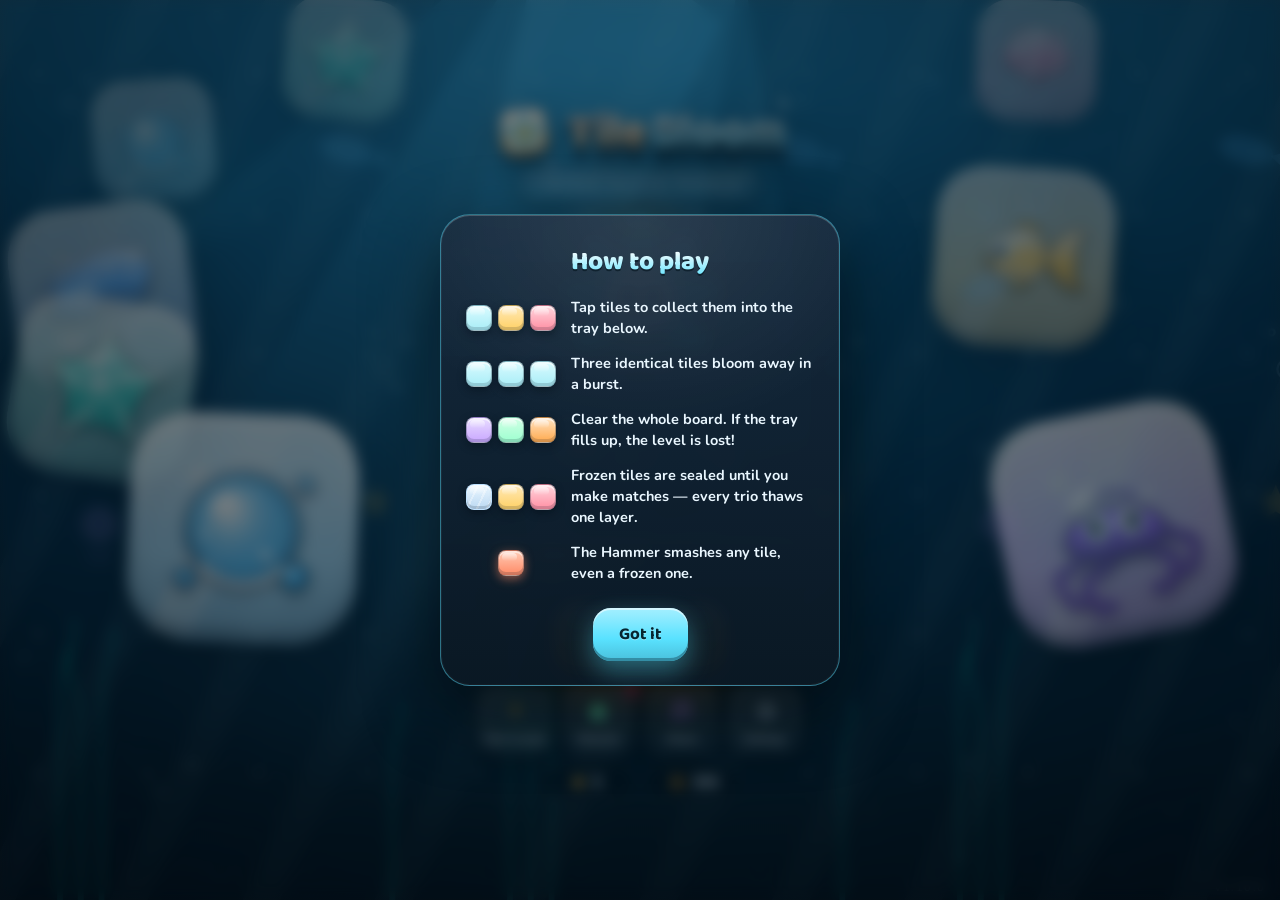
==== commit 1cc20c04: "Release v1.10.0 — Tile Bloom build" ====
--- a/index.html
+++ b/index.html
@@ -69,8 +69,8 @@
         50% { transform: scale(1.07); }
       }
     </style>
-    <script type="module" crossorigin src="./assets/index-d-Q0na7P.js"></script>
-    <link rel="stylesheet" crossorigin href="./assets/index-D4RbDvui.css">
+    <script type="module" crossorigin src="./assets/index-81P9fHsz.js"></script>
+    <link rel="stylesheet" crossorigin href="./assets/index-CmYbXrka.css">
   </head>
   <body>
     <div id="boot" aria-hidden="true">
--- a/assets/index-CmYbXrka.css
+++ b/assets/index-CmYbXrka.css
@@ -0,0 +1 @@
+@font-face{font-family:"Baloo 2";font-style:normal;font-display:swap;font-weight:600;src:url(./baloo-2-devanagari-600-normal-CuT_xCk5.woff2) format("woff2"),url(./baloo-2-devanagari-600-normal-Cnn1WFYO.woff) format("woff");unicode-range:U+0900-097F,U+1CD0-1CF9,U+200C-200D,U+20A8,U+20B9,U+20F0,U+25CC,U+A830-A839,U+A8E0-A8FF,U+11B00-11B09}@font-face{font-family:"Baloo 2";font-style:normal;font-display:swap;font-weight:600;src:url(./baloo-2-vietnamese-600-normal-C5EqHgu0.woff2) format("woff2"),url(./baloo-2-vietnamese-600-normal-CGkk4Wtx.woff) format("woff");unicode-range:U+0102-0103,U+0110-0111,U+0128-0129,U+0168-0169,U+01A0-01A1,U+01AF-01B0,U+0300-0301,U+0303-0304,U+0308-0309,U+0323,U+0329,U+1EA0-1EF9,U+20AB}@font-face{font-family:"Baloo 2";font-style:normal;font-display:swap;font-weight:600;src:url(./baloo-2-latin-ext-600-normal-DiVeaYrH.woff2) format("woff2"),url(./baloo-2-latin-ext-600-normal-CFaB2nBN.woff) format("woff");unicode-range:U+0100-02BA,U+02BD-02C5,U+02C7-02CC,U+02CE-02D7,U+02DD-02FF,U+0304,U+0308,U+0329,U+1D00-1DBF,U+1E00-1E9F,U+1EF2-1EFF,U+2020,U+20A0-20AB,U+20AD-20C0,U+2113,U+2C60-2C7F,U+A720-A7FF}@font-face{font-family:"Baloo 2";font-style:normal;font-display:swap;font-weight:600;src:url(./baloo-2-latin-600-normal-tIfxVoAe.woff2) format("woff2"),url(./baloo-2-latin-600-normal-B4tNaogw.woff) format("woff");unicode-range:U+0000-00FF,U+0131,U+0152-0153,U+02BB-02BC,U+02C6,U+02DA,U+02DC,U+0304,U+0308,U+0329,U+2000-206F,U+20AC,U+2122,U+2191,U+2193,U+2212,U+2215,U+FEFF,U+FFFD}@font-face{font-family:"Baloo 2";font-style:normal;font-display:swap;font-weight:700;src:url(./baloo-2-devanagari-700-normal-D37Te3iF.woff2) format("woff2"),url(./baloo-2-devanagari-700-normal-CEIF4sJg.woff) format("woff");unicode-range:U+0900-097F,U+1CD0-1CF9,U+200C-200D,U+20A8,U+20B9,U+20F0,U+25CC,U+A830-A839,U+A8E0-A8FF,U+11B00-11B09}@font-face{font-family:"Baloo 2";font-style:normal;font-display:swap;font-weight:700;src:url(./baloo-2-vietnamese-700-normal-h4tlcePq.woff2) format("woff2"),url(./baloo-2-vietnamese-700-normal-DoF59Mjc.woff) format("woff");unicode-range:U+0102-0103,U+0110-0111,U+0128-0129,U+0168-0169,U+01A0-01A1,U+01AF-01B0,U+0300-0301,U+0303-0304,U+0308-0309,U+0323,U+0329,U+1EA0-1EF9,U+20AB}@font-face{font-family:"Baloo 2";font-style:normal;font-display:swap;font-weight:700;src:url(./baloo-2-latin-ext-700-normal-Mlh7kdab.woff2) format("woff2"),url(./baloo-2-latin-ext-700-normal-D6LeXASg.woff) format("woff");unicode-range:U+0100-02BA,U+02BD-02C5,U+02C7-02CC,U+02CE-02D7,U+02DD-02FF,U+0304,U+0308,U+0329,U+1D00-1DBF,U+1E00-1E9F,U+1EF2-1EFF,U+2020,U+20A0-20AB,U+20AD-20C0,U+2113,U+2C60-2C7F,U+A720-A7FF}@font-face{font-family:"Baloo 2";font-style:normal;font-display:swap;font-weight:700;src:url(./baloo-2-latin-700-normal-CqTg7A15.woff2) format("woff2"),url(./baloo-2-latin-700-normal-Ld3Zm3l2.woff) format("woff");unicode-range:U+0000-00FF,U+0131,U+0152-0153,U+02BB-02BC,U+02C6,U+02DA,U+02DC,U+0304,U+0308,U+0329,U+2000-206F,U+20AC,U+2122,U+2191,U+2193,U+2212,U+2215,U+FEFF,U+FFFD}@font-face{font-family:"Baloo 2";font-style:normal;font-display:swap;font-weight:800;src:url(./baloo-2-devanagari-800-normal-BURIY0wZ.woff2) format("woff2"),url(./baloo-2-devanagari-800-normal-YLp1oUqR.woff) format("woff");unicode-range:U+0900-097F,U+1CD0-1CF9,U+200C-200D,U+20A8,U+20B9,U+20F0,U+25CC,U+A830-A839,U+A8E0-A8FF,U+11B00-11B09}@font-face{font-family:"Baloo 2";font-style:normal;font-display:swap;font-weight:800;src:url(./baloo-2-vietnamese-800-normal-ConLnEgt.woff2) format("woff2"),url(./baloo-2-vietnamese-800-normal-GQACmpuv.woff) format("woff");unicode-range:U+0102-0103,U+0110-0111,U+0128-0129,U+0168-0169,U+01A0-01A1,U+01AF-01B0,U+0300-0301,U+0303-0304,U+0308-0309,U+0323,U+0329,U+1EA0-1EF9,U+20AB}@font-face{font-family:"Baloo 2";font-style:normal;font-display:swap;font-weight:800;src:url(./baloo-2-latin-ext-800-normal-C_Iwmf1s.woff2) format("woff2"),url(./baloo-2-latin-ext-800-normal-D-iCxxqE.woff) format("woff");unicode-range:U+0100-02BA,U+02BD-02C5,U+02C7-02CC,U+02CE-02D7,U+02DD-02FF,U+0304,U+0308,U+0329,U+1D00-1DBF,U+1E00-1E9F,U+1EF2-1EFF,U+2020,U+20A0-20AB,U+20AD-20C0,U+2113,U+2C60-2C7F,U+A720-A7FF}@font-face{font-family:"Baloo 2";font-style:normal;font-display:swap;font-weight:800;src:url(./baloo-2-latin-800-normal-BbF3Etk1.woff2) format("woff2"),url(./baloo-2-latin-800-normal-B8BXfZF7.woff) format("woff");unicode-range:U+0000-00FF,U+0131,U+0152-0153,U+02BB-02BC,U+02C6,U+02DA,U+02DC,U+0304,U+0308,U+0329,U+2000-206F,U+20AC,U+2122,U+2191,U+2193,U+2212,U+2215,U+FEFF,U+FFFD}@font-face{font-family:Nunito;font-style:normal;font-display:swap;font-weight:400;src:url(./nunito-cyrillic-ext-400-normal-CuPM9foi.woff2) format("woff2"),url(./nunito-cyrillic-ext-400-normal-xaE7D4Sw.woff) format("woff");unicode-range:U+0460-052F,U+1C80-1C8A,U+20B4,U+2DE0-2DFF,U+A640-A69F,U+FE2E-FE2F}@font-face{font-family:Nunito;font-style:normal;font-display:swap;font-weight:400;src:url(./nunito-cyrillic-400-normal-xAOo5cBP.woff2) format("woff2"),url(./nunito-cyrillic-400-normal-D1j0u8EH.woff) format("woff");unicode-range:U+0301,U+0400-045F,U+0490-0491,U+04B0-04B1,U+2116}@font-face{font-family:Nunito;font-style:normal;font-display:swap;font-weight:400;src:url(./nunito-vietnamese-400-normal-BHkVbP3T.woff2) format("woff2"),url(./nunito-vietnamese-400-normal-DtOtW02z.woff) format("woff");unicode-range:U+0102-0103,U+0110-0111,U+0128-0129,U+0168-0169,U+01A0-01A1,U+01AF-01B0,U+0300-0301,U+0303-0304,U+0308-0309,U+0323,U+0329,U+1EA0-1EF9,U+20AB}@font-face{font-family:Nunito;font-style:normal;font-display:swap;font-weight:400;src:url(./nunito-latin-ext-400-normal-i-8OOpdj.woff2) format("woff2"),url(./nunito-latin-ext-400-normal-CjMJVfGn.woff) format("woff");unicode-range:U+0100-02BA,U+02BD-02C5,U+02C7-02CC,U+02CE-02D7,U+02DD-02FF,U+0304,U+0308,U+0329,U+1D00-1DBF,U+1E00-1E9F,U+1EF2-1EFF,U+2020,U+20A0-20AB,U+20AD-20C0,U+2113,U+2C60-2C7F,U+A720-A7FF}@font-face{font-family:Nunito;font-style:normal;font-display:swap;font-weight:400;src:url(./nunito-latin-400-normal-r8SDr6Up.woff2) format("woff2"),url(./nunito-latin-400-normal-DKg4f3fz.woff) format("woff");unicode-range:U+0000-00FF,U+0131,U+0152-0153,U+02BB-02BC,U+02C6,U+02DA,U+02DC,U+0304,U+0308,U+0329,U+2000-206F,U+20AC,U+2122,U+2191,U+2193,U+2212,U+2215,U+FEFF,U+FFFD}@font-face{font-family:Nunito;font-style:normal;font-display:swap;font-weight:700;src:url(./nunito-cyrillic-ext-700-normal-BuR0mlCG.woff2) format("woff2"),url(./nunito-cyrillic-ext-700-normal-DfoqN4Gs.woff) format("woff");unicode-range:U+0460-052F,U+1C80-1C8A,U+20B4,U+2DE0-2DFF,U+A640-A69F,U+FE2E-FE2F}@font-face{font-family:Nunito;font-style:normal;font-display:swap;font-weight:700;src:url(./nunito-cyrillic-700-normal-DP36NgGt.woff2) format("woff2"),url(./nunito-cyrillic-700-normal-DfHRUDv-.woff) format("woff");unicode-range:U+0301,U+0400-045F,U+0490-0491,U+04B0-04B1,U+2116}@font-face{font-family:Nunito;font-style:normal;font-display:swap;font-weight:700;src:url(./nunito-vietnamese-700-normal-Ch8EUCfz.woff2) format("woff2"),url(./nunito-vietnamese-700-normal-C9SQsXvj.woff) format("woff");unicode-range:U+0102-0103,U+0110-0111,U+0128-0129,U+0168-0169,U+01A0-01A1,U+01AF-01B0,U+0300-0301,U+0303-0304,U+0308-0309,U+0323,U+0329,U+1EA0-1EF9,U+20AB}@font-face{font-family:Nunito;font-style:normal;font-display:swap;font-weight:700;src:url(./nunito-latin-ext-700-normal-BWeMsAzO.woff2) format("woff2"),url(./nunito-latin-ext-700-normal-D4woHhbd.woff) format("woff");unicode-range:U+0100-02BA,U+02BD-02C5,U+02C7-02CC,U+02CE-02D7,U+02DD-02FF,U+0304,U+0308,U+0329,U+1D00-1DBF,U+1E00-1E9F,U+1EF2-1EFF,U+2020,U+20A0-20AB,U+20AD-20C0,U+2113,U+2C60-2C7F,U+A720-A7FF}@font-face{font-family:Nunito;font-style:normal;font-display:swap;font-weight:700;src:url(./nunito-latin-700-normal-Dort48En.woff2) format("woff2"),url(./nunito-latin-700-normal-OcDqTBcA.woff) format("woff");unicode-range:U+0000-00FF,U+0131,U+0152-0153,U+02BB-02BC,U+02C6,U+02DA,U+02DC,U+0304,U+0308,U+0329,U+2000-206F,U+20AC,U+2122,U+2191,U+2193,U+2212,U+2215,U+FEFF,U+FFFD}:root{--sat: env(safe-area-inset-top, 0px);--sab: env(safe-area-inset-bottom, 0px);--sal: env(safe-area-inset-left, 0px);--sar: env(safe-area-inset-right, 0px);--font-display: "Baloo 2", "Nunito", system-ui, sans-serif;--font-body: "Nunito", system-ui, sans-serif;--ink: #eaf7ff;--ink-dim: rgba(234, 247, 255, .62);--accent: #59e2ff;--panel: rgba(255, 255, 255, .07);--panel-strong: rgba(10, 24, 36, .86);--gold: #ffd166;--accent2: #ffd166}*{margin:0;padding:0;box-sizing:border-box;-webkit-tap-highlight-color:transparent}html,body{height:100%;overflow:hidden}body{font-family:var(--font-body);color:var(--ink);background:#041420;user-select:none;-webkit-user-select:none;touch-action:manipulation;overscroll-behavior:none}button{font-family:inherit;color:inherit;border:none;background:none;cursor:pointer;touch-action:manipulation}button:disabled{opacity:.45;pointer-events:none}a{color:var(--accent);text-decoration:none}#app{position:fixed;inset:0}#app>canvas{position:absolute;inset:0;display:block}#ui{position:absolute;inset:0;pointer-events:none;z-index:10}#ui>*{pointer-events:none}#ui button,#ui .screen,#ui .card,#ui .switch,#ui .seg,#ui a,#ui input{pointer-events:auto}body[data-chapter=ocean]{--accent: #59e2ff}body[data-chapter=bakery]{--accent: #ffb0c8}body[data-chapter=cosmos]{--accent: #b18cff}body[data-chapter=zen]{--accent: #8fe6a4}@media(prefers-reduced-motion:reduce){*,*:before,*:after{animation-duration:1ms!important;transition-duration:1ms!important}}.i{width:1.15em;height:1.15em;fill:currentColor;vertical-align:-.22em}#hud{position:absolute;top:calc(var(--sat) + 8px);left:0;right:0;display:flex;justify-content:center;align-items:center;gap:8px;padding:0 8px;z-index:20;flex-wrap:nowrap;overflow:hidden}.chip{display:inline-flex;align-items:center;gap:6px;padding:7px 12px;border-radius:999px;background:linear-gradient(180deg,#ffffff24,#ffffff0d);border:1px solid rgba(255,255,255,.16);box-shadow:inset 0 1px #fff3;backdrop-filter:blur(10px) saturate(1.3);-webkit-backdrop-filter:blur(10px) saturate(1.3);font-weight:800;font-size:13.5px;white-space:nowrap}.chip.level{color:var(--accent);font-family:var(--font-display)}.chip .chip-label{color:var(--ink-dim);font-weight:700;font-size:11px;text-transform:uppercase;letter-spacing:.08em}.icon-btn{width:46px;height:46px;border-radius:15px;display:inline-flex;align-items:center;justify-content:center;background:linear-gradient(180deg,#ffffff26,#ffffff0d);border:1px solid rgba(255,255,255,.18);box-shadow:inset 0 1px #ffffff38,0 6px 14px #020a1259;backdrop-filter:blur(10px);-webkit-backdrop-filter:blur(10px);transition:transform .12s ease,background .2s}.icon-btn:active{transform:scale(.92)}.icon-btn .i{width:20px;height:20px;fill:var(--ink)}.chip.combo-chip{padding:6px 11px;gap:5px;border-color:#ffd16673;background:linear-gradient(180deg,#ffd16638,#ff9f431f);animation:comboChipIn .25s cubic-bezier(.2,1.4,.4,1)}.chip.combo-chip .i{width:15px;height:15px;flex:none;filter:drop-shadow(0 1px 3px rgba(176,94,28,.45))}.chip.combo-chip b{font-family:var(--font-display);font-weight:800;font-size:13.5px;line-height:1;color:#ffcf6e;text-shadow:0 1px 2px rgba(4,22,30,.55)}.chip.combo-chip.hot{border-color:#ff8fa38c;background:linear-gradient(180deg,#ff9f434d,#ff5c782e);box-shadow:0 0 14px #ff8c5a59}.chip.combo-chip.hot b{color:#ff9f8f}.chip.combo-chip b.pop{animation:comboPop .35s cubic-bezier(.2,1.4,.4,1)}@keyframes comboChipIn{0%{transform:scale(.7);opacity:0}to{transform:scale(1);opacity:1}}@keyframes comboPop{0%{transform:scale(.6)}to{transform:scale(1)}}.chip.coins.pop #hud-coins,#hud-coins.pop{animation:coinPop .45s cubic-bezier(.2,1.5,.4,1)}@keyframes coinPop{0%{transform:scale(1)}35%{transform:scale(1.3);color:var(--gold)}to{transform:scale(1)}}.btn{display:inline-flex;align-items:center;justify-content:center;gap:9px;font-family:var(--font-display);font-weight:700;font-size:17px;padding:13px 26px;border-radius:18px;transition:transform .12s ease,filter .2s}.btn:active{transform:scale(.95)}.btn .i{width:1.25em;height:1.25em}.btn.primary{color:#062530;text-shadow:0 1px 0 rgba(255,255,255,.35);background:linear-gradient(180deg,color-mix(in srgb,var(--accent) 55%,#ffffff 45%) 0%,color-mix(in srgb,var(--accent) 88%,#ffffff 12%) 42%,var(--accent) 58%,color-mix(in srgb,var(--accent) 82%,#052537 18%) 100%);box-shadow:inset 0 2px #ffffff8c,inset 0 -3px color-mix(in srgb,var(--accent) 55%,#052537 45%),0 10px 26px color-mix(in srgb,var(--accent) 42%,transparent),0 8px 20px #020a1266}.btn.primary.big{font-size:22px;padding:17px 46px;border-radius:24px;position:relative;overflow:hidden}.btn.primary.big:after{content:"";position:absolute;top:3px;left:10%;right:10%;height:34%;border-radius:999px;background:linear-gradient(180deg,#ffffff8c,#ffffff05);pointer-events:none}.btn.primary.big .i{fill:#fff;filter:drop-shadow(0 2px 3px rgba(4,30,40,.55));position:relative;z-index:1}.btn.primary.big span{position:relative;z-index:1}.btn.primary.big{animation:playGlow 2.4s ease-in-out infinite}#home-play{color:#45280a;text-shadow:0 1px 0 rgba(255,255,255,.5);background:linear-gradient(180deg,#fff6d8,#ffd66e 38%,#ffb02e 62%,#f08c14);box-shadow:inset 0 3px #ffffffbf,inset 0 -5px #c96e12,inset 0 0 26px #ffbe5a59,0 16px 36px #ff96285c,0 8px 18px #020a1266}#home-play:after{background:linear-gradient(180deg,#ffffffb8,#ffffff0d)}@keyframes playGlow{0%,to{filter:brightness(1)}50%{filter:brightness(1.09)}}.btn.ghost{background:linear-gradient(180deg,#ffffff21,#ffffff0d);border:1px solid rgba(255,255,255,.18);backdrop-filter:blur(10px);-webkit-backdrop-filter:blur(10px);color:var(--ink);box-shadow:inset 0 1px #fff3}.btn.ghost.icon-only{padding:13px 15px}.btn.reward{color:#3d2504;text-shadow:0 1px 0 rgba(255,255,255,.4);background:linear-gradient(180deg,#fff3cf,#ffdd8c 45%,#ffb84d);box-shadow:inset 0 2px #ffffffb3,inset 0 -3px #c9882e,0 10px 26px #ffaa5a73,0 8px 20px #020a1259}.btn.reward.used{filter:grayscale(.7)}.screen{position:absolute;inset:0}.screen.modal{display:flex;align-items:center;justify-content:center;background:#020a1080;backdrop-filter:blur(7px) saturate(1.2);-webkit-backdrop-filter:blur(7px) saturate(1.2);z-index:40;animation:fadeIn .25s ease}.card{width:min(88vw,400px);max-height:calc(100vh - 120px);overflow-y:auto;background:radial-gradient(130% 90% at 50% 0%,rgba(255,255,255,.09),transparent 52%),linear-gradient(180deg,#162a3ef0,#0a1824f5);border:1px solid color-mix(in srgb,var(--accent) 45%,transparent);border-radius:30px;padding:26px 24px calc(24px + var(--sab) * .4);text-align:center;box-shadow:0 24px 70px #0000008c,0 0 0 1px #ffffff0d inset,inset 0 1px #ffffff29,inset 0 -1px #00000059;animation:cardIn .32s cubic-bezier(.2,1.3,.4,1)}@keyframes cardIn{0%{transform:scale(.88) translateY(18px);opacity:0}to{transform:scale(1) translateY(0);opacity:1}}@keyframes fadeIn{0%{opacity:0}to{opacity:1}}.card h2{font-family:var(--font-display);font-size:26px;font-weight:800;margin-bottom:14px;background:linear-gradient(180deg,#ffffff 20%,var(--accent) 90%);-webkit-background-clip:text;background-clip:text;color:transparent;filter:drop-shadow(0 2px 0 rgba(4,20,30,.6))}.card .btn+.btn,.card .actions .btn+.btn{margin-top:0}.card>.btn{margin-top:10px}.actions{display:grid;grid-template-columns:repeat(3,1fr);gap:10px;margin-top:16px}.actions .btn{padding:12px 8px;font-size:15px}.actions.col{grid-template-columns:1fr}.set-row{display:flex;align-items:center;justify-content:space-between;padding:12px 2px;border-bottom:1px solid rgba(255,255,255,.07)}.set-row>span{font-weight:700;font-size:15px}.switch{position:relative;width:52px;height:30px;display:inline-block}.switch input{opacity:0;width:0;height:0}.switch i{position:absolute;inset:0;border-radius:999px;background:#ffffff1f;border:1px solid rgba(255,255,255,.2);transition:background .2s}.switch i:after{content:"";position:absolute;top:3px;left:3px;width:22px;height:22px;border-radius:50%;background:#fff;transition:transform .2s cubic-bezier(.2,1.4,.4,1)}.switch input:checked+i{background:var(--accent);border-color:transparent}.switch input:checked+i:after{transform:translate(22px)}.seg{display:inline-flex;background:#ffffff14;border-radius:12px;padding:3px}.seg button{padding:7px 16px;border-radius:9px;font-weight:800;font-size:13px;color:var(--ink-dim)}.seg button.active{background:linear-gradient(180deg,color-mix(in srgb,var(--accent) 62%,#ffffff 38%),var(--accent));color:#04222e;box-shadow:inset 0 1px #ffffff80,0 3px 8px color-mix(in srgb,var(--accent) 40%,transparent)}.about{margin-top:16px;padding:12px;border-radius:16px;background:#ffffff0d;font-size:13px;color:var(--ink-dim);line-height:1.7}.about h3{font-size:13px;font-weight:800;color:var(--ink);text-transform:uppercase;letter-spacing:.1em;margin-bottom:4px}#boosterbar{position:absolute;bottom:calc(var(--sab) + 14px);left:0;right:0;display:flex;justify-content:center;gap:8px;padding:0 6px;z-index:20}.booster{--booster-tint: #8fe6a4;width:68px;display:flex;flex-direction:column;align-items:center;gap:4px;padding:8px 6px 7px;border-radius:16px;background:radial-gradient(135% 95% at 50% 0%,color-mix(in srgb,var(--booster-tint) 52%,transparent),transparent 64%),linear-gradient(180deg,#ffffff2e,#ffffff0f);border:1px solid color-mix(in srgb,var(--booster-tint) 58%,transparent);backdrop-filter:blur(10px) saturate(1.3);-webkit-backdrop-filter:blur(10px) saturate(1.3);box-shadow:inset 0 2px #ffffff4d,inset 0 -3px #020a1259,0 7px 18px #020a126b;transition:transform .12s ease,filter .2s}@media(max-width:380px){#boosterbar{gap:4px}.booster{width:58px;padding:6px 3px 5px}.booster .i{width:16px;height:16px}.booster .b-label{font-size:9px}.booster .b-cost{min-width:40px;font-size:9px}#hud{gap:4px}#hud .chip{padding:6px 8px;gap:4px;font-size:12px}#hud .chip .chip-label{font-size:9px;letter-spacing:.05em}#hud .icon-btn{width:40px;height:40px;border-radius:12px}}.booster .b-head{display:inline-flex;align-items:center;gap:7px;min-width:0}.booster[data-booster=undo]{--booster-tint: #7ee0c3}.booster[data-booster=shuffle]{--booster-tint: #b18cff}.booster[data-booster=hint]{--booster-tint: #ffd166}.booster[data-booster=wand]{--booster-tint: #ff9fb2}.booster[data-booster=hammer]{--booster-tint: #ff8a66}.booster.armed{animation:armedPulse .9s ease-in-out infinite;border-color:#ffb08f;box-shadow:inset 0 2px #ffffff4d,inset 0 -3px #020a1259,0 0 16px #ff8a668c,0 7px 18px #020a126b}.booster.armed .i{transform:rotate(-28deg) scale(1.08)}@keyframes armedPulse{0%,to{transform:translateY(0)}50%{transform:translateY(-3px)}}.booster:active{transform:scale(.93)}.booster:disabled{filter:saturate(.55) brightness(.82)}.booster .i{width:20px;height:20px;flex:none;fill:color-mix(in srgb,var(--booster-tint) 82%,#ffffff 18%);filter:drop-shadow(0 2px 4px rgba(2,10,18,.5))}.booster .b-label{font-family:var(--font-display);font-weight:800;font-size:11px;color:var(--ink);white-space:nowrap}.booster .b-cost{display:inline-flex;align-items:center;gap:4px;min-width:52px;justify-content:center;font-size:10.5px;font-weight:800;padding:2px 7px;border-radius:999px;background:#ffffff1a;color:var(--ink-dim)}.booster .b-cost .i{width:11px;height:11px;fill:var(--gold)}.booster.is-free .b-cost{background:linear-gradient(180deg,#a9f5c8,#6fe3a8);color:#053826;text-shadow:0 1px 0 rgba(255,255,255,.4);box-shadow:0 2px 8px #6fe3a859}.booster.is-ad .b-cost{background:linear-gradient(180deg,#ffd97a,#ffb84d);color:#4a2c05;text-shadow:0 1px 0 rgba(255,255,255,.4);box-shadow:0 2px 8px #ffb84d59}#intro{position:absolute;top:calc(var(--sat) + 64px);left:50%;transform:translate(-50%);display:flex;align-items:center;gap:10px;padding:12px 26px;border-radius:999px;background:var(--panel-strong);border:1px solid color-mix(in srgb,var(--accent) 55%,transparent);font-family:var(--font-display);font-weight:800;font-size:18px;z-index:30;white-space:nowrap}#intro .dot{color:var(--accent)}#intro.go{animation:introSlide 1.05s cubic-bezier(.2,1.2,.4,1) forwards}@keyframes introSlide{0%{opacity:0;transform:translate(-50%) translateY(-30px) scale(.85)}18%{opacity:1;transform:translate(-50%) translateY(0) scale(1)}80%{opacity:1}to{opacity:0;transform:translate(-50%) translateY(-10px)}}#toast{position:absolute;bottom:calc(var(--sab) + 108px);left:50%;transform:translate(-50%);padding:11px 22px;border-radius:16px;background:var(--panel-strong);border:1px solid rgba(255,255,255,.16);font-weight:700;font-size:14px;white-space:nowrap;z-index:45}#toast.show{animation:toastIn 1.7s ease forwards}@keyframes toastIn{0%{opacity:0;transform:translate(-50%) translateY(14px)}12%{opacity:1;transform:translate(-50%) translateY(0)}82%{opacity:1}to{opacity:0;transform:translate(-50%) translateY(-8px)}}.bloom-veil{position:fixed;inset:0;z-index:100;background:#000000e0;display:flex;align-items:center;justify-content:center;animation:fadeIn .2s ease}.bloom-card{width:min(90vw,340px);background:#101821;border:1px solid rgba(255,255,255,.14);border-radius:26px;padding:20px;text-align:center;box-shadow:0 30px 80px #0009}.bloom-badge{display:inline-block;padding:4px 12px;border-radius:7px;background:#ffd166;color:#3d2504;font-size:11px;font-weight:900;letter-spacing:.12em;animation:tagBlink 1.2s steps(2) infinite}@keyframes tagBlink{50%{opacity:.55}}.bloom-creative{margin:16px 0 12px;height:150px;border-radius:18px;background:radial-gradient(120% 130% at 20% 15%,rgba(127,243,255,.35),transparent 55%),radial-gradient(120% 130% at 85% 80%,rgba(193,167,255,.4),transparent 60%),linear-gradient(150deg,#123a4e,#0a1622);position:relative;overflow:hidden;display:flex;flex-direction:column;align-items:center;justify-content:center;gap:4px}.bloom-creative .bloom-spark{position:absolute;width:70px;height:70px;border-radius:20px;border:3px solid rgba(127,243,255,.9);box-shadow:0 0 34px #7ff3ff80;animation:spinFloat 3.2s ease-in-out infinite}@keyframes spinFloat{0%,to{transform:rotate(-6deg) translateY(0)}50%{transform:rotate(8deg) translateY(-10px)}}.bloom-creative .bloom-title{font-family:var(--font-display);font-size:34px;font-weight:800;color:#eaf7ff;text-shadow:0 0 24px rgba(127,243,255,.6)}.bloom-creative .bloom-title span{color:#7ff3ff}.bloom-creative .bloom-sub{font-size:12px;color:#eaf7ff8c;letter-spacing:.2em;text-transform:uppercase}.bloom-note{font-size:12.5px;color:#eaf7ff99;line-height:1.5;margin-bottom:14px}.bloom-timer{position:relative;height:8px;border-radius:999px;background:#ffffff1f;overflow:hidden;margin-bottom:6px}.bloom-timer-fill{position:absolute;left:0;top:0;bottom:0;width:0;background:linear-gradient(90deg,#7ff3ff,#59e2ff);border-radius:999px}.bloom-timer-label{display:block;font-size:12px;font-weight:800;color:#eaf7ffb3;margin-bottom:10px}.bloom-actions{display:flex;gap:10px}.bloom-btn{flex:1;padding:13px 10px;border-radius:15px;font-family:var(--font-display);font-weight:700;font-size:15px}.bloom-x{flex:0 0 52px;background:#ffffff1a;color:var(--ink)}.bloom-primary{background:linear-gradient(160deg,#7ff3ff,#2f9ecf);color:#04222e}.bloom-primary.bloom-ready{animation:bloomReady .8s ease-in-out infinite}@keyframes bloomReady{50%{box-shadow:0 0 26px #7ff3ffcc}}.build-tag{position:absolute;right:14px;bottom:calc(var(--sab) + 5px);font-size:11px;color:#eaf7ff66;letter-spacing:.14em;pointer-events:none}.chip.hearts .i{width:19px;height:19px;filter:drop-shadow(0 2px 3px rgba(0,0,0,.4))}.chip.hearts span{min-width:12px;text-align:center}.badge{position:absolute;top:-5px;right:-7px;width:14px;height:14px;border-radius:50%;background:linear-gradient(160deg,#ff7d97,#e0335e);box-shadow:0 3px 8px #e0335e8c,inset 0 1px #ffffff8c;animation:badgePulse 1.6s ease-in-out infinite}@keyframes badgePulse{0%,to{transform:scale(1)}50%{transform:scale(1.18)}}.btn.m-claim{padding:8px 16px;font-size:14px;border-radius:13px}.binfo{align-self:center;width:34px;height:34px;border-radius:50%;display:grid;place-items:center;font-family:var(--font-display);font-weight:800;font-size:16px;color:var(--ink);background:linear-gradient(180deg,#ffffff29,#ffffff0f);border:1px solid rgba(255,255,255,.22);box-shadow:inset 0 1px #ffffff3d,0 3px 8px #020a1273;cursor:pointer}.binfo:disabled{opacity:.45}.binfo:not(:disabled):active{transform:scale(.92)}#scr-home{display:flex;align-items:center;justify-content:center;z-index:30;padding:calc(var(--sat) + 16px) 16px calc(var(--sab) + 16px)}#scr-home:after{content:"";position:absolute;inset:0;pointer-events:none;background:radial-gradient(120% 95% at 50% 46%,#0000 42%,#020a124d)}.home-scene{position:absolute;inset:0;overflow:hidden;pointer-events:none;z-index:0}.home-scene:before{content:"";position:absolute;inset:-90px;animation:sceneDrift 16s ease-in-out infinite alternate}@keyframes sceneDrift{0%{transform:translateY(0)}to{transform:translateY(48px)}}.home-scene:after{content:"";position:absolute;inset:0;background:radial-gradient(140% 90% at 50% 112%,rgba(2,10,18,.42),transparent 55%),radial-gradient(110% 60% at 50% -10%,rgba(255,255,255,.06),transparent 62%)}.home-inner{z-index:1;display:flex;flex-direction:column;align-items:center;gap:11px;text-align:center;animation:cardIn .45s cubic-bezier(.2,1.2,.4,1)}.logo-lockup{position:relative;display:flex;align-items:center;gap:13px;margin-bottom:-1px}.logo-emblem{width:62px;height:62px;flex:none;filter:drop-shadow(0 4px 0 rgba(8,26,40,.45)) drop-shadow(0 11px 16px rgba(2,10,18,.5))}.logo{font-family:var(--font-display);font-weight:800;font-size:46px;line-height:1;letter-spacing:.01em;-webkit-text-stroke:2px rgba(8,26,40,.55);paint-order:stroke fill;background:linear-gradient(180deg,#fff 6%,#f9f1de 38%,#ecd9b4 72%,#cdb586);-webkit-background-clip:text;background-clip:text;color:transparent;filter:drop-shadow(0 3px 0 rgba(8,26,40,.5)) drop-shadow(0 6px 0 rgba(6,20,32,.38)) drop-shadow(0 11px 0 rgba(3,12,22,.32)) drop-shadow(0 18px 22px rgba(2,10,18,.5))}.logo span{padding-left:.08em;background:linear-gradient(180deg,#f2fdff 6%,#c3ecfa 40%,#78d5f2 72%,#38a9d6);-webkit-background-clip:text;background-clip:text}.logo-spark{position:absolute;width:17px;height:17px;pointer-events:none}.logo-spark .i{width:100%;height:100%}.logo-spark.sp1{top:-7px;right:-5px;fill:var(--gold);animation:sparkTwinkle 2.8s ease-in-out infinite}.logo-spark.sp2{bottom:-3px;left:51px;width:13px;height:13px;fill:#8fe0f8;animation:sparkTwinkle 2.8s ease-in-out 1.4s infinite}@keyframes sparkTwinkle{0%,to{transform:scale(.5) rotate(12deg);opacity:.35}50%{transform:scale(1) rotate(0);opacity:1}}.subtitle{font-size:11px;font-weight:800;letter-spacing:.36em;text-transform:uppercase;color:#eaf7ffd9;padding:7px 14px 7px 18px;border-radius:999px;background:linear-gradient(180deg,#ffffff29,#ffffff0a);border:1px solid rgba(255,255,255,.18);box-shadow:inset 0 1px #ffffff38,0 6px 18px #020a1259;margin-top:-3px}.home-mascot{width:188px;height:188px;margin:4px 0 0;position:relative;filter:drop-shadow(0 18px 26px rgba(2,12,20,.55))}.home-mascot:before{content:"";position:absolute;inset:-14%;border-radius:50%;background:radial-gradient(60% 60% at 50% 42%,#ffd88257,#ffd88200 70%),radial-gradient(70% 70% at 50% 42%,#ffffff24,#fff0 75%);z-index:-1}.chapter-chip{display:inline-flex;align-items:center;gap:11px;padding:7px 15px 7px 8px;border-radius:18px;cursor:pointer;font:inherit;background:linear-gradient(180deg,#ffffff24,#ffffff0d);border:1px solid rgba(255,255,255,.18);backdrop-filter:blur(10px);-webkit-backdrop-filter:blur(10px);box-shadow:inset 0 1px #ffffff38,0 8px 20px #020a1266;transition:transform .12s ease}.chapter-chip:active{transform:scale(.97)}.hc-emblem{flex:none;width:46px;height:46px;display:grid;place-items:center;border-radius:50%;background:radial-gradient(120% 100% at 50% 0%,#ffffff29,#ffffff0d);border:2px solid var(--accent);box-shadow:0 4px 10px #020a1273}.hc-text{display:flex;flex-direction:column;align-items:flex-start;gap:1px;text-align:left}.hc-name{font-family:var(--font-display);font-size:16.5px;font-weight:800;color:var(--accent);text-shadow:0 1px 0 rgba(2,10,18,.65)}.hc-sub{font-size:11.5px;font-weight:700;color:var(--ink-dim)}.chapter-chip .i{width:15px;height:15px;margin-left:3px;opacity:.65}.home-actions{display:grid;grid-template-columns:repeat(4,1fr);gap:10px;width:min(100%,344px);margin-top:2px}.home-act{position:relative;display:flex;flex-direction:column;align-items:center;justify-content:center;gap:7px;min-height:68px;padding:9px 5px 8px;border-radius:18px;cursor:pointer;font:inherit;background:linear-gradient(180deg,#ffffff26,#ffffff0d);border:1px solid rgba(255,255,255,.17);backdrop-filter:blur(10px);-webkit-backdrop-filter:blur(10px);box-shadow:inset 0 1px #ffffff3d,0 8px 18px #020a1261;transition:transform .12s ease}.home-act:active{transform:scale(.93)}.home-act .ha-ic{display:grid;place-items:center;width:30px;height:30px}.home-act .ha-ic .i{width:24px;height:24px;filter:drop-shadow(0 2px 4px rgba(2,10,18,.5))}.home-act .ha-tx{font-size:10.5px;font-weight:800;line-height:1.18;color:var(--ink);letter-spacing:.01em}.home-act .ha-ic.howto .i{color:#ffd166;fill:#ffd166}.home-act .ha-ic.missions .i{color:#7bf0c4;fill:#7bf0c4}.home-act .ha-ic.album .i{color:#c9a4ff;fill:#c9a4ff}.home-act .ha-ic.settings .i{color:#aecbdd;fill:#aecbdd}.home-act .badge{top:-6px;right:-5px;border:2px solid rgba(8,24,36,.85)}.home-stats{display:flex;gap:12px;font-size:15px;font-weight:800;color:var(--ink)}.home-stats span{display:inline-flex;align-items:center;justify-content:center;gap:6px;min-width:96px;padding:6px 14px;border-radius:999px;background:#06162273;border:1px solid rgba(255,255,255,.12);box-shadow:inset 0 1px #ffffff1a}.home-stats .i{width:17px;height:17px;filter:drop-shadow(0 2px 3px rgba(0,0,0,.4))}.home-stats .i path{fill:var(--gold)}.version{position:absolute;right:14px;bottom:calc(var(--sab) + 5px);font-size:11px;color:#eaf7ff59;letter-spacing:.14em}@media(max-height:720px){.home-inner{gap:8px}.logo{font-size:40px}.logo-emblem{width:54px;height:54px}.home-mascot{width:150px;height:150px}.home-act{min-height:60px}}@media(max-width:359px){.logo{font-size:38px}.logo-emblem{width:50px;height:50px}.logo-lockup{gap:10px}.home-act .ha-tx{font-size:9.5px}.home-actions{gap:8px}}body[data-chapter=ocean] .home-scene{background-image:url("data:image/svg+xml,%3Csvg xmlns='http://www.w3.org/2000/svg' viewBox='0 0 390 780'%3E%3Cg fill='none' stroke='%2317c8b8' stroke-opacity='0.2' stroke-width='5' stroke-linecap='round'%3E%3Cpath d='M52 780V600c0-30 16-40 12-62'/%3E%3Cpath d='M70 780V620c0-22-14-32-10-56'/%3E%3Cpath d='M88 780V604c0-26 12-36 10-58'/%3E%3Cpath d='M340 780V660c0-24 12-32 8-50'/%3E%3C/g%3E%3Cg transform='translate(300 130) rotate(14)' fill='%2366c4ff' fill-opacity='0.22'%3E%3Cellipse rx='24' ry='12'/%3E%3Cpath d='M22 0l16-9v18z'/%3E%3C/g%3E%3Cg transform='translate(70 250) rotate(-10) scale(0.8)' fill='%2366c4ff' fill-opacity='0.15'%3E%3Cellipse rx='24' ry='12'/%3E%3Cpath d='M22 0l16-9v18z'/%3E%3C/g%3E%3Cpath transform='translate(310 420) scale(1.3)' d='M12 0l3 7 8 1-6 6 2 8-7-4-7 4 2-8-6-6 8-1z' fill='%23ffd166' fill-opacity='0.18'/%3E%3Cg transform='translate(86 470)' fill='%23c9a4ff' fill-opacity='0.15'%3E%3Cpath d='M-16-16a16 16 0 0132 0c0 10-7 16-16 16s-16-6-16-16z'/%3E%3Cpath d='M-8 2q2 10 0 18M0 2q2 12 0 20M8 2q-2 10 0 18' fill='none' stroke='%23c9a4ff' stroke-opacity='0.15' stroke-width='2'/%3E%3C/g%3E%3Cg fill='none' stroke='%23bfeaff' stroke-opacity='0.2' stroke-width='2'%3E%3Ccircle cx='335' cy='320' r='8'/%3E%3Ccircle cx='352' cy='296' r='4.5'/%3E%3Ccircle cx='322' cy='288' r='2.6'/%3E%3Ccircle cx='60' cy='90' r='6'/%3E%3Ccircle cx='76' cy='70' r='3.5'/%3E%3C/g%3E%3C/svg%3E"),repeating-linear-gradient(115deg,#bef0ff09 0 34px,#bef0ff00 34px 120px),radial-gradient(170% 60% at 50% 0%,rgba(64,178,224,.18),transparent 62%),radial-gradient(150px 110px at 14% 20%,rgba(89,226,255,.15),transparent 70%),radial-gradient(160px 120px at 86% 58%,rgba(64,178,224,.13),transparent 70%)}body[data-chapter=ocean] .home-scene:before{background-image:radial-gradient(circle 3px at 18px 24px,rgba(198,240,255,.22) 99%,transparent),radial-gradient(circle 2px at 64px 52px,rgba(198,240,255,.15) 99%,transparent),radial-gradient(circle 1.6px at 40px 84px,rgba(198,240,255,.11) 99%,transparent);background-size:110px 140px,150px 170px,90px 110px}body[data-chapter=bakery] .home-scene{background-image:url("data:image/svg+xml,%3Csvg xmlns='http://www.w3.org/2000/svg' viewBox='0 0 390 780'%3E%3Cg transform='translate(312 150)'%3E%3Ccircle r='26' fill='none' stroke='%23ffb0c8' stroke-opacity='0.26' stroke-width='11'/%3E%3Cpath d='M-15-7l6 3M-3-16l3 6M13-11l4 5M-17 7l6-2M9 13l5-4' stroke='%23ffe3a3' stroke-opacity='0.3' stroke-width='3' stroke-linecap='round' fill='none'/%3E%3C/g%3E%3Cg transform='translate(74 420)'%3E%3Cellipse cy='-15' rx='21' ry='9' fill='%23ffd9e6' fill-opacity='0.2'/%3E%3Cellipse rx='21' ry='9' fill='%23f7c5d8' fill-opacity='0.17'/%3E%3Cellipse cy='15' rx='21' ry='9' fill='%23ffd9e6' fill-opacity='0.15'/%3E%3C/g%3E%3Cg transform='translate(322 600)'%3E%3Ccircle r='18' fill='%23e0b98a' fill-opacity='0.2'/%3E%3Ccircle cx='-5' cy='-4' r='2.3' fill='%237a4f2a' fill-opacity='0.32'/%3E%3Ccircle cx='6' cy='2' r='2' fill='%237a4f2a' fill-opacity='0.32'/%3E%3Ccircle cx='-1' cy='8' r='1.9' fill='%237a4f2a' fill-opacity='0.32'/%3E%3C/g%3E%3Cg transform='translate(318 380)'%3E%3Cpath d='M-16 2h32l-5 16h-22z' fill='%23ffd9e6' fill-opacity='0.18'/%3E%3Cellipse cy='-6' rx='20' ry='10' fill='%23ffb0c8' fill-opacity='0.24'/%3E%3Ccircle cx='-6' cy='-12' r='2.4' fill='%23e0335e' fill-opacity='0.22'/%3E%3C/g%3E%3Cg transform='translate(70 120)' fill='%23ffe3a3' fill-opacity='0.16'%3E%3Cellipse rx='16' ry='7'/%3E%3Cellipse cx='10' cy='10' rx='12' ry='6'/%3E%3C/g%3E%3C/svg%3E"),radial-gradient(170% 60% at 50% 0%,rgba(255,190,210,.14),transparent 62%),radial-gradient(150px 110px at 82% 14%,rgba(255,176,200,.18),transparent 70%),radial-gradient(140px 110px at 14% 64%,rgba(255,209,102,.13),transparent 70%)}body[data-chapter=bakery] .home-scene:before{background-image:radial-gradient(circle 2.6px at 24px 32px,rgba(255,209,102,.22) 99%,transparent),radial-gradient(circle 1.9px at 60px 14px,rgba(255,176,200,.18) 99%,transparent),radial-gradient(circle 2.2px at 44px 64px,rgba(255,240,210,.14) 99%,transparent);background-size:120px 140px,150px 120px,100px 100px}body[data-chapter=cosmos] .home-scene{background-image:url("data:image/svg+xml,%3Csvg xmlns='http://www.w3.org/2000/svg' viewBox='0 0 390 780'%3E%3Cg transform='translate(318 170)'%3E%3Ccircle r='17' fill='%23b18cff' fill-opacity='0.2'/%3E%3Cellipse rx='28' ry='9' transform='rotate(-18)' fill='none' stroke='%23d9c8ff' stroke-opacity='0.26' stroke-width='3'/%3E%3C/g%3E%3Cg transform='translate(66 120)'%3E%3Cpath d='M0 0l40-15-26 32z' fill='%2389e2ff' fill-opacity='0.13'/%3E%3Ccircle r='5' fill='%23eaf7ff' fill-opacity='0.32'/%3E%3C/g%3E%3Cpath transform='translate(330 560) scale(1.5)' d='M14 4a8 8 0 110 16 10 10 0 010-16z' fill='%23ffe9a8' fill-opacity='0.14'/%3E%3Cg stroke='%23d9c8ff' stroke-opacity='0.17' stroke-width='1.5' fill='%23fff' fill-opacity='0.24'%3E%3Cpath d='M48 620l26-18 30 8' fill='none'/%3E%3Ccircle cx='48' cy='620' r='3'/%3E%3Ccircle cx='74' cy='602' r='2.2'/%3E%3Ccircle cx='104' cy='610' r='2.6'/%3E%3C/g%3E%3Cg transform='translate(60 360)'%3E%3Ccircle r='10' fill='%2389e2ff' fill-opacity='0.16'/%3E%3Ccircle cx='14' cy='8' r='5' fill='%23b18cff' fill-opacity='0.16'/%3E%3C/g%3E%3C/svg%3E"),radial-gradient(170% 60% at 50% 0%,rgba(140,120,255,.16),transparent 62%),radial-gradient(260px 180px at 22% 20%,rgba(177,140,255,.18),transparent 70%),radial-gradient(280px 200px at 78% 62%,rgba(89,226,255,.1),transparent 70%)}body[data-chapter=cosmos] .home-scene:before{background-image:radial-gradient(circle 1.8px at 18px 28px,rgba(255,255,255,.5) 99%,transparent),radial-gradient(circle 1.3px at 52px 66px,rgba(232,224,255,.38) 99%,transparent),radial-gradient(circle 2.2px at 76px 16px,rgba(255,255,255,.46) 99%,transparent),radial-gradient(circle 1.5px at 100px 44px,rgba(255,255,255,.3) 99%,transparent);background-size:130px 110px,160px 140px,100px 90px,180px 150px}body[data-chapter=zen] .home-scene{background-image:url("data:image/svg+xml,%3Csvg xmlns='http://www.w3.org/2000/svg' viewBox='0 0 390 780'%3E%3Cg transform='translate(320 200)' fill='%238fe6a4' fill-opacity='0.2'%3E%3Cpath d='M0-6C-12-18-24-12-26 2c10 4 20 2 26-2z'/%3E%3Cpath d='M0-6C12-18 24-12 26 2c-10 4-20 2-26-2z'/%3E%3Cpath d='M0-22C-6-30-14-28-16-20c6 2 12 0 16-2zM0-22C6-30 14-28 16-20c-6 2-12 0-16-2z'/%3E%3Cellipse cy='6' rx='30' ry='6' fill='%236bd48e' fill-opacity='0.16'/%3E%3C/g%3E%3Cg transform='translate(78 640)' fill='%239db6a5' fill-opacity='0.18'%3E%3Cellipse rx='19' ry='7'/%3E%3Cellipse cy='-13' rx='14' ry='6'/%3E%3Cellipse cy='-24' cx='-1' rx='10' ry='5'/%3E%3C/g%3E%3Cg fill='none' stroke='%235fbf7e' stroke-opacity='0.18' stroke-width='3.5' stroke-linecap='round'%3E%3Cpath d='M340 780V560c-8-22 6-32 2-52'/%3E%3Cpath d='M354 780V576c0-16-10-24-6-40'/%3E%3C/g%3E%3Cg fill='none' stroke='%235fbf7e' stroke-opacity='0.14' stroke-width='3' stroke-linecap='round'%3E%3Cpath d='M40 180V60c-6-16 4-24 2-38'/%3E%3C/g%3E%3C/svg%3E"),radial-gradient(170% 60% at 50% 0%,rgba(160,240,180,.12),transparent 62%),radial-gradient(170px 120px at 18% 32%,rgba(143,230,164,.14),transparent 70%)}body[data-chapter=zen] .home-scene:before{background-image:radial-gradient(circle 2.2px at 28px 36px,rgba(255,240,170,.2) 99%,transparent),radial-gradient(circle 1.6px at 74px 84px,rgba(255,240,170,.13) 99%,transparent);background-size:130px 160px,160px 130px}.mascot{width:100%;height:100%;animation:mascotBob 3.4s ease-in-out infinite}@keyframes mascotBob{0%,to{transform:translateY(0) rotate(-1.2deg)}50%{transform:translateY(-9px) rotate(1.2deg)}}.mascot[data-state=happy]{animation:mascotBob 1.6s ease-in-out infinite}.mascot[data-state=happy] .mb-petals{animation:petalWiggle .7s ease-in-out infinite;transform-origin:70px 62px}@keyframes petalWiggle{0%,to{transform:rotate(-7deg) scale(1.05)}50%{transform:rotate(7deg) scale(1.05)}}.mascot .mb-frown{display:none}.mascot[data-state=sad] .mb-frown{display:block}.mascot[data-state=sad] .mb-smile{display:none}.mascot[data-state=sad] .mb-petals{opacity:.55;transform:rotate(4deg);transform-origin:70px 62px}.fail-mascot{width:108px;height:108px;margin:-4px auto 6px}.steps{text-align:left;display:flex;flex-direction:column;gap:14px;margin:8px 0 14px}.step{display:flex;align-items:center;gap:14px}.step p{font-size:14.5px;line-height:1.45;font-weight:600}.step-vis{flex:0 0 92px;display:flex;align-items:center;justify-content:center;gap:6px}.step-vis .sq{width:26px;height:26px;border-radius:8px;border:1px solid rgba(10,24,40,.28);box-shadow:inset 0 2px #fff9,inset 0 -3px #0a182829,0 3px 8px #020a1273;position:relative;overflow:hidden}.step-vis .sq:after{content:"";position:absolute;top:2px;left:3px;right:6px;height:8px;border-radius:6px;background:linear-gradient(180deg,#ffffffa6,#fff0)}.step-vis .sq.a{background:linear-gradient(180deg,#d9fbff,#a9edf7)}.step-vis .sq.b{background:linear-gradient(180deg,#ffe9b8,#ffd166)}.step-vis .sq.c{background:linear-gradient(180deg,#ffd6de,#ff8fa3)}.step-vis .sq.d{background:linear-gradient(180deg,#e8dcff,#c9a7ff)}.step-vis .sq.e{background:linear-gradient(180deg,#d0ffe4,#9dffd0)}.step-vis .sq.f{background:linear-gradient(180deg,#ffe3c2,#ffa94d)}.step-vis .sq.h{background:repeating-linear-gradient(115deg,#ffffff59 0 2px,#bee1ff00 2px 9px),linear-gradient(180deg,#e9f6ff,#bcd9f2);border-color:#bee1ffe6}.step-vis .sq.j{background:linear-gradient(180deg,#ffcbb5,#ff8a66);box-shadow:inset 0 2px #ffffff8c,inset 0 -3px #0a18282e,0 3px 10px #ff8a6680}.stars{display:flex;justify-content:center;gap:12px;margin:2px 0 8px}.cstar{font-size:54px;line-height:1;color:#ffffff24;transition:none;filter:drop-shadow(0 3px 0 rgba(0,0,0,.28))}.cstar:before{content:"★"}.cstar.on{color:#ffd166;text-shadow:0 0 26px rgba(255,209,102,.8),0 2px 0 #c98a2e,0 4px 0 rgba(90,52,4,.5);animation:starPop .5s cubic-bezier(.2,1.6,.4,1)}@keyframes starPop{0%{transform:scale(0) rotate(-40deg)}70%{transform:scale(1.25) rotate(6deg)}to{transform:scale(1) rotate(0)}}.res-grid{display:grid;grid-template-columns:1fr 1fr;gap:10px;margin-bottom:12px}.res-grid>div{background:linear-gradient(180deg,#ffffff17,#ffffff0a);border:1px solid rgba(255,255,255,.1);box-shadow:inset 0 1px #ffffff29;border-radius:16px;padding:10px;display:flex;flex-direction:column;gap:2px}.res-grid .k{font-size:11px;font-weight:800;text-transform:uppercase;letter-spacing:.1em;color:var(--ink-dim)}.res-grid .v{font-family:var(--font-display);font-size:21px;font-weight:800}.coins-earn{font-family:var(--font-display);font-weight:800;font-size:19px;color:var(--gold);margin-bottom:4px;text-shadow:0 2px 0 rgba(120,70,10,.45),0 0 20px rgba(255,209,102,.4)}.fail-text{font-size:15px;color:var(--ink-dim);margin-bottom:6px}[hidden]{display:none!important}.home-hearts{display:flex;flex-direction:column;align-items:center;gap:3px;margin-top:2px}.heart-pips{display:flex;gap:4px;padding:6px 12px;border-radius:999px;background:#06162273;border:1px solid rgba(255,255,255,.12);box-shadow:inset 0 1px #ffffff1a}.heart-pips .pip{width:22px;height:22px;display:inline-flex;filter:saturate(.35) brightness(1.55);opacity:.5;transition:filter .25s ease,opacity .25s ease}.heart-pips .pip.on{opacity:1;filter:drop-shadow(0 3px 4px rgba(140,20,50,.55));animation:pipIn .4s cubic-bezier(.2,1.4,.4,1)}@keyframes pipIn{0%{transform:scale(.55)}to{transform:scale(1)}}.heart-timer{font-size:12px;font-weight:800;color:#eaf7ffb8;letter-spacing:.02em}.heart-timer:empty{display:none}.missions-card{text-align:left}.missions-card h2{text-align:center}.gift{display:flex;align-items:center;gap:14px;padding:14px 16px;border-radius:20px;margin:4px 0 16px;background:radial-gradient(120% 140% at 0% 0%,rgba(255,216,130,.16),transparent 60%),linear-gradient(180deg,#ffffff1a,#ffffff08);border:1px solid rgba(255,213,110,.35);box-shadow:inset 0 1px #ffffff38}.gift.claimed{opacity:.55}.gift-ic{flex:0 0 44px;width:44px;height:44px;display:flex;align-items:center;justify-content:center;border-radius:15px;background:linear-gradient(160deg,#ffe9b0,#f3b24d);box-shadow:inset 0 2px #fff9,0 6px 14px #f3b24d66;color:#5d3a10}.gift-ic .i{width:24px;height:24px}.gift-body{flex:1;display:flex;flex-direction:column;gap:2px;min-width:0}.gift-body b{font-family:var(--font-display);font-size:15px;color:var(--ink);white-space:nowrap}.gift-body .gift-text{font-size:12px;color:var(--ink-dim);line-height:1.35}.gift-reward{display:inline-flex;align-items:center;gap:5px;margin-top:3px;font-size:13px;font-weight:800;color:var(--gold)}.gift-reward .i{width:15px;height:15px;filter:drop-shadow(0 2px 3px rgba(0,0,0,.4))}.gift-reward .i:first-child path{fill:url(#tbHeartG)}.gift-claim{flex:0 0 auto;padding:9px 13px;font-size:13px;border-radius:13px}.mission-list{list-style:none;display:flex;flex-direction:column;gap:10px;margin-bottom:14px}.mission{padding:12px 14px;border-radius:20px;background:linear-gradient(180deg,#ffffff14,#ffffff05);border:1px solid rgba(255,255,255,.12);box-shadow:inset 0 1px #ffffff29;transition:opacity .25s ease,border-color .25s ease}.mission.done{border-color:color-mix(in srgb,var(--accent) 55%,transparent)}.mission.claimed{opacity:.55}.m-head{display:flex;align-items:center;gap:10px;margin-bottom:9px}.m-ic{flex:0 0 38px;width:38px;height:38px;display:flex;align-items:center;justify-content:center;border-radius:13px;background:linear-gradient(160deg,#fff3,#ffffff0d);border:1px solid rgba(255,255,255,.16);color:var(--accent)}.m-ic .i{width:21px;height:21px}.m-title{flex:1;font-weight:800;font-size:14.5px;color:var(--ink);line-height:1.3}.m-bar{height:9px;border-radius:999px;background:#04101a8c;border:1px solid rgba(255,255,255,.08);overflow:hidden}.m-bar i{display:block;height:100%;border-radius:999px;background:linear-gradient(90deg,#6fe3ff,var(--accent));box-shadow:0 0 10px #6edcff80;transition:width .5s cubic-bezier(.2,1,.4,1)}.mission.done .m-bar i{background:linear-gradient(90deg,#ffd166,#7ee081);box-shadow:0 0 10px #bee68280}.m-meta{display:flex;align-items:center;gap:10px;margin-top:9px}.m-prog{font-size:12px;font-weight:800;color:var(--ink-dim);letter-spacing:.04em}.m-reward{display:inline-flex;align-items:center;gap:4px;flex:1;font-size:13px;font-weight:800;color:var(--gold)}.m-reward .i{width:15px;height:15px;filter:drop-shadow(0 2px 3px rgba(0,0,0,.4))}.m-reward .i:first-child path{fill:url(#tbHeartG)}.m-claimed{font-size:12.5px;font-weight:800;color:#7ee081;letter-spacing:.04em}.nohearts-card{text-align:center}.nh-hearts{display:flex;justify-content:center;gap:7px;margin:2px 0 12px}.nh-hearts .pip{width:30px;height:30px;display:inline-flex;filter:grayscale(1) brightness(1.45);opacity:.5}.nh-hearts .pip.on{opacity:1;filter:none}.nh-timer{font-family:var(--font-display);font-size:17px;font-weight:800;color:var(--accent);margin-bottom:4px}.fail-heart{display:flex;align-items:center;justify-content:center;gap:7px;font-size:13px;font-weight:800;color:#ff9db0;margin:-4px 0 10px}.fail-heart .i{width:16px;height:16px;filter:drop-shadow(0 2px 3px rgba(0,0,0,.4))}.fail-mercy{display:flex;align-items:center;justify-content:center;gap:7px;font-size:13px;font-weight:800;color:#9dffd0;margin:-4px 0 10px}.fail-mercy .i{width:15px;height:15px;filter:drop-shadow(0 2px 3px rgba(0,0,0,.4))}.complete-badges{display:flex;justify-content:center;gap:8px;margin:-2px 0 8px;min-height:0}.cbadge{padding:5px 12px;border-radius:999px;font-size:11.5px;font-weight:900;letter-spacing:.08em;text-transform:uppercase;animation:badgePop .45s cubic-bezier(.34,1.56,.64,1)}.cbadge.newbest{background:linear-gradient(180deg,#ffe3a3,#ffb84d);color:#6b3d0e;border:1px solid #b8832e;box-shadow:0 3px 10px #ffb84d73,inset 0 1px #ffffffb3}.cbadge.cleanrun{background:linear-gradient(180deg,#b4f6d2,#7ee0c3);color:#0b4634;border:1px solid #47a886;box-shadow:0 3px 10px #7ee0c366,inset 0 1px #ffffffa6}@keyframes badgePop{0%{transform:scale(.4);opacity:0}60%{transform:scale(1.18)}to{transform:scale(1);opacity:1}}.run-stats{display:grid;grid-template-columns:1fr 1fr;gap:10px;margin-bottom:12px}.run-stats>div{background:linear-gradient(180deg,#ffffff12,#ffffff08);border:1px solid rgba(255,255,255,.09);box-shadow:inset 0 1px #ffffff24;border-radius:14px;padding:8px 10px;display:flex;flex-direction:column;gap:2px}.run-stats .k{font-size:10.5px;font-weight:800;text-transform:uppercase;letter-spacing:.1em;color:var(--ink-dim)}.run-stats .v{font-family:var(--font-display);font-size:18px;font-weight:800}#scr-map{z-index:30;display:flex;flex-direction:column;background:radial-gradient(130% 55% at 50% -10%,#7ee0c31f,#020a1200 60%),linear-gradient(180deg,#04101ae6,#020a12f7);backdrop-filter:blur(10px);-webkit-backdrop-filter:blur(10px);animation:fadeIn .25s ease}.map-head{display:flex;align-items:center;gap:10px;padding:12px 16px;position:sticky;top:0;z-index:4;background:#030c14c7;backdrop-filter:blur(8px);-webkit-backdrop-filter:blur(8px);border-bottom:1px solid rgba(255,255,255,.08)}.map-head h2{flex:1;text-align:center;margin:0;font-family:var(--font-display);font-size:21px;letter-spacing:.02em}.map-progress{display:flex;align-items:center;justify-content:flex-end;gap:5px;min-width:60px;padding:4px 10px;border-radius:999px;background:#ffd1661f;border:1px solid rgba(255,209,102,.38);font-weight:800;font-size:13px;color:var(--gold)}.map-progress .i{width:15px;height:15px;fill:var(--gold)}.map-scroll{flex:1;overflow-y:auto;padding:12px 10px 96px;scrollbar-width:thin}.map-ch{position:relative;margin:0 0 18px}.map-scene{position:absolute;inset:0;border-radius:24px;pointer-events:none;box-shadow:inset 0 1px #ffffff12,inset 0 0 70px #020a1280,0 18px 40px #020a1273}.map-scene.ocean{background-image:url("data:image/svg+xml,%3Csvg xmlns='http://www.w3.org/2000/svg' viewBox='0 0 360 460'%3E%3Cg fill='none' stroke='%2317c8b8' stroke-opacity='0.22' stroke-width='5' stroke-linecap='round'%3E%3Cpath d='M48 460V330c0-28 16-38 12-58'/%3E%3Cpath d='M64 460V344c0-20-14-30-10-52'/%3E%3Cpath d='M80 460V332c0-24 12-34 10-56'/%3E%3C/g%3E%3Cg transform='translate(238 120) rotate(12)' fill='%2366c4ff' fill-opacity='0.24'%3E%3Cellipse rx='22' ry='11'/%3E%3Cpath d='M20 0l14-8v16z'/%3E%3C/g%3E%3Cpath transform='translate(72 96) scale(1.1)' d='M12 0l3 7 8 1-6 6 2 8-7-4-7 4 2-8-6-6 8-1z' fill='%23ffd166' fill-opacity='0.2'/%3E%3Cg fill='none' stroke='%23bfeaff' stroke-opacity='0.22' stroke-width='2'%3E%3Ccircle cx='312' cy='392' r='7'/%3E%3Ccircle cx='330' cy='370' r='4'/%3E%3Ccircle cx='300' cy='376' r='2.5'/%3E%3C/g%3E%3Cg transform='translate(140 250)' fill='%23c9a4ff' fill-opacity='0.18'%3E%3Cpath d='M-16-16a16 16 0 0132 0c0 10-7 16-16 16s-16-6-16-16z'/%3E%3Cpath d='M-8 2q2 10 0 18M0 2q2 12 0 20M8 2q-2 10 0 18' fill='none' stroke='%23c9a4ff' stroke-opacity='0.18' stroke-width='2'/%3E%3C/g%3E%3C/svg%3E"),repeating-linear-gradient(115deg,#bef0ff0b 0 34px,#bef0ff00 34px 120px),radial-gradient(160% 90% at 50% 0%,rgba(64,178,224,.16),transparent 60%),radial-gradient(130px 90px at 12% 16%,rgba(89,226,255,.16),transparent 70%),radial-gradient(140px 90px at 88% 62%,rgba(64,178,224,.15),transparent 70%),radial-gradient(circle 3px at 14px 20px,rgba(198,240,255,.22) 99%,transparent),radial-gradient(circle 2px at 62px 46px,rgba(198,240,255,.16) 99%,transparent),radial-gradient(circle 1.5px at 38px 78px,rgba(198,240,255,.12) 99%,transparent),linear-gradient(180deg,#104268a8,#061e34c7);background-size:360px 460px,auto,auto,auto,auto,96px 120px,120px 150px,84px 100px,auto}.map-scene.ocean:after{content:"";position:absolute;left:0;right:0;bottom:0;height:62px;border-radius:0 0 24px 24px;background:radial-gradient(54px 44px at 27px 110%,rgba(89,226,255,.24),transparent 72%),radial-gradient(54px 44px at 81px 110%,rgba(89,226,255,.16),transparent 72%);background-size:108px 62px;background-repeat:repeat-x}.map-scene.bakery{background-image:url("data:image/svg+xml,%3Csvg xmlns='http://www.w3.org/2000/svg' viewBox='0 0 360 460'%3E%3Cg transform='translate(90 110)'%3E%3Ccircle r='24' fill='none' stroke='%23ffb0c8' stroke-opacity='0.28' stroke-width='10'/%3E%3Cpath d='M-14 -6l6 3M-2 -14l3 6M12 -10l4 5M-16 6l6-2M8 12l5-4' stroke='%23ffe3a3' stroke-opacity='0.34' stroke-width='3' stroke-linecap='round' fill='none'/%3E%3C/g%3E%3Cg transform='translate(270 300)'%3E%3Cellipse cy='-14' rx='20' ry='9' fill='%23ffd9e6' fill-opacity='0.22'/%3E%3Cellipse rx='20' ry='9' fill='%23f7c5d8' fill-opacity='0.19'/%3E%3Cellipse cy='14' rx='20' ry='9' fill='%23ffd9e6' fill-opacity='0.16'/%3E%3C/g%3E%3Cg transform='translate(60 330)'%3E%3Ccircle r='17' fill='%23e0b98a' fill-opacity='0.2'/%3E%3Ccircle cx='-5' cy='-4' r='2.2' fill='%237a4f2a' fill-opacity='0.32'/%3E%3Ccircle cx='6' cy='2' r='2' fill='%237a4f2a' fill-opacity='0.32'/%3E%3Ccircle cx='-1' cy='7' r='1.8' fill='%237a4f2a' fill-opacity='0.32'/%3E%3C/g%3E%3C/svg%3E"),radial-gradient(160% 90% at 50% 0%,rgba(255,190,210,.13),transparent 60%),radial-gradient(130px 90px at 80% 12%,rgba(255,176,200,.22),transparent 70%),radial-gradient(120px 80px at 15% 66%,rgba(255,209,102,.18),transparent 70%),radial-gradient(circle 2.6px at 22px 30px,rgba(255,209,102,.24) 99%,transparent),radial-gradient(circle 1.8px at 58px 12px,rgba(255,176,200,.2) 99%,transparent),radial-gradient(circle 2.2px at 40px 60px,rgba(255,240,210,.16) 99%,transparent),linear-gradient(180deg,#6034429e,#341c26bf);background-size:360px 460px,auto,auto,auto,110px 130px,140px 110px,90px 90px,auto}.map-scene.cosmos{background-image:url("data:image/svg+xml,%3Csvg xmlns='http://www.w3.org/2000/svg' viewBox='0 0 360 460'%3E%3Cg transform='translate(280 140)'%3E%3Ccircle r='16' fill='%23b18cff' fill-opacity='0.19'/%3E%3Cellipse rx='26' ry='8' transform='rotate(-18)' fill='none' stroke='%23d9c8ff' stroke-opacity='0.26' stroke-width='3'/%3E%3C/g%3E%3Cg transform='translate(70 70)'%3E%3Cpath d='M0 0l38-14-24 30z' fill='%2389e2ff' fill-opacity='0.13'/%3E%3Ccircle r='5' fill='%23eaf7ff' fill-opacity='0.32'/%3E%3C/g%3E%3Cpath transform='translate(150 340) scale(1.3)' d='M14 4a8 8 0 110 16 10 10 0 010-16z' fill='%23ffe9a8' fill-opacity='0.15'/%3E%3Cg stroke='%23d9c8ff' stroke-opacity='0.19' stroke-width='1.5' fill='%23fff' fill-opacity='0.26'%3E%3Cpath d='M40 380l26-18 30 8' fill='none'/%3E%3Ccircle cx='40' cy='380' r='3'/%3E%3Ccircle cx='66' cy='362' r='2.2'/%3E%3Ccircle cx='96' cy='370' r='2.6'/%3E%3C/g%3E%3C/svg%3E"),radial-gradient(160% 90% at 50% 0%,rgba(140,120,255,.16),transparent 60%),radial-gradient(240px 160px at 25% 18%,rgba(177,140,255,.24),transparent 70%),radial-gradient(260px 170px at 75% 68%,rgba(89,226,255,.15),transparent 70%),radial-gradient(circle 1.7px at 16px 26px,rgba(255,255,255,.55) 99%,transparent),radial-gradient(circle 1.2px at 48px 62px,rgba(255,255,255,.4) 99%,transparent),radial-gradient(circle 2.1px at 72px 14px,rgba(232,224,255,.5) 99%,transparent),radial-gradient(circle 1.4px at 96px 40px,rgba(255,255,255,.3) 99%,transparent),linear-gradient(180deg,#221a4ead,#0a0a20cc);background-size:360px 460px,auto,auto,auto,120px 100px,150px 130px,90px 80px,170px 140px,auto}.map-scene.zen{background-image:url("data:image/svg+xml,%3Csvg xmlns='http://www.w3.org/2000/svg' viewBox='0 0 360 460'%3E%3Cg transform='translate(300 200)' fill='%238fe6a4' fill-opacity='0.2'%3E%3Cpath d='M0-6C-12-18-24-12-26 2c10 4 20 2 26-2z'/%3E%3Cpath d='M0-6C12-18 24-12 26 2c-10 4-20 2-26-2z'/%3E%3Cpath d='M0-22C-6-30-14-28-16-20c6 2 12 0 16-2zM0-22C6-30 14-28 16-20c-6 2-12 0-16-2z'/%3E%3Cellipse cy='6' rx='30' ry='6' fill='%236bd48e' fill-opacity='0.17'/%3E%3C/g%3E%3Cg transform='translate(80 120)' fill='%239db6a5' fill-opacity='0.19'%3E%3Cellipse rx='18' ry='7'/%3E%3Cellipse cy='-12' rx='13' ry='6'/%3E%3Cellipse cy='-23' cx='-1' rx='9' ry='5'/%3E%3C/g%3E%3Cg fill='none' stroke='%235fbf7e' stroke-opacity='0.2' stroke-width='3' stroke-linecap='round'%3E%3Cpath d='M180 460V380c-10-24 6-34 2-54'/%3E%3Cpath d='M196 460V392c0-18-12-26-8-44'/%3E%3C/g%3E%3C/svg%3E"),radial-gradient(160% 90% at 50% 0%,rgba(160,240,180,.12),transparent 60%),radial-gradient(150px 100px at 20% 30%,rgba(143,230,164,.17),transparent 70%),radial-gradient(circle 2px at 26px 34px,rgba(255,240,170,.2) 99%,transparent),radial-gradient(circle 1.5px at 70px 80px,rgba(255,240,170,.14) 99%,transparent),linear-gradient(180deg,#1c5036a3,#0c241ac7);background-size:360px 460px,auto,auto,110px 140px,150px 120px,auto}.map-scene.zen:before,.map-scene.zen:after{content:"";position:absolute;top:0;bottom:0;width:15px;background:repeating-linear-gradient(90deg,#40744e66 0 5px,#142c1e38 5px 6px),repeating-linear-gradient(0deg,rgba(0,0,0,.22) 0 3px,transparent 3px 52px)}.map-scene.zen:before{left:0;border-radius:24px 0 0 24px}.map-scene.zen:after{right:0;border-radius:0 24px 24px 0}.map-ch-head{position:relative;z-index:3;display:flex;align-items:center;gap:12px;margin:12px 10px 0;padding:10px 14px;border-radius:16px;background:#030e188c;border:1px solid rgba(255,255,255,.09);backdrop-filter:blur(6px);-webkit-backdrop-filter:blur(6px)}.ch-emblem{flex:0 0 auto;width:46px;height:46px;display:grid;place-items:center;border-radius:50%;background:radial-gradient(120% 100% at 50% 0%,#ffffff24,#ffffff0d);border:2px solid var(--ch);box-shadow:0 4px 10px #020a1266}.ch-name{font-family:var(--font-display);font-size:17px;font-weight:800;color:var(--ch);text-shadow:0 1px 0 rgba(2,10,18,.6)}.ch-meta{margin-left:auto;display:flex;flex-direction:column;align-items:flex-end;gap:4px}.ch-bar{display:block;width:86px;height:6px;border-radius:999px;background:#ffffff1f;overflow:hidden}.ch-bar i{display:block;height:100%;border-radius:999px;background:linear-gradient(90deg,var(--ch),#ffd166)}.ch-done{font-size:11px;font-weight:800;color:var(--ink-dim)}.map-terrain{position:relative;z-index:2}.map-road{position:absolute;left:0;top:0;z-index:1;pointer-events:none}.rd-shadow{fill:none;stroke:#020a1273;stroke-width:30;stroke-linecap:round;transform:translateY(8px)}.rd-edge{fill:none;stroke:#8a6f4d;stroke-width:25;stroke-linecap:round}.rd-bed{fill:none;stroke-width:19;stroke-linecap:round}.rd-stitch{fill:none;stroke:#fffcf099;stroke-width:4;stroke-linecap:round;stroke-dasharray:.5 12}.node{position:absolute;width:58px;height:58px;border-radius:50%;display:grid;place-items:center;transform:translate(-50%,-50%);font-family:var(--font-display);font-size:19px;font-weight:800;color:#5b4a2e;text-shadow:0 1px 0 rgba(255,255,255,.45);background:radial-gradient(120% 90% at 50% 6%,#fffdf3,#f3e7c8 45%,#d9c294 78%,#b99d6b);box-shadow:inset 0 -4px 6px #78562861,inset 0 2px 2px #ffffffd9,0 3px #8a6f4d,0 8px 14px #020a128c;cursor:pointer;z-index:2}.node .n-num{display:flex;align-items:center;justify-content:center}.node .n-num .i{width:20px;height:20px;opacity:.85}.node.locked .n-gate,.node.locked .n-flag{opacity:.7}.node.done{box-shadow:inset 0 -4px 6px #78562861,inset 0 2px 2px #ffffffd9,0 3px #8a6f4d,0 8px 14px #020a128c,0 0 0 3px var(--ch)}.node.locked{background:radial-gradient(120% 90% at 50% 6%,#4a5560,#3a444e 55%,#2b343d);color:#c8d6e2c7;text-shadow:0 1px 0 rgba(0,0,0,.5);box-shadow:inset 0 -3px 5px #00000073,inset 0 2px 2px #ffffff1a,0 3px #1b222a,0 7px 12px #020a1280;cursor:not-allowed}.node.current{width:68px;height:68px;font-size:23px;box-shadow:inset 0 -4px 6px #78562861,inset 0 2px 2px #ffffffd9,0 3px #8a6f4d,0 8px 14px #020a128c,0 0 0 4px var(--ch),0 0 16px #ffffff38;animation:nodePulse 2.2s ease-in-out infinite}@keyframes nodePulse{0%,to{box-shadow:inset 0 -4px 6px #78562861,inset 0 2px 2px #ffffffd9,0 3px #8a6f4d,0 8px 14px #020a128c,0 0 0 4px var(--ch),0 0 16px #ffffff38}50%{box-shadow:inset 0 -4px 6px #78562861,inset 0 2px 2px #ffffffd9,0 3px #8a6f4d,0 8px 14px #020a128c,0 0 0 4px var(--ch),0 0 26px #ffffff61}}.node.ms{width:64px;height:64px}.node .n-flag{position:absolute;top:-17px;right:-15px;width:24px;height:24px;display:grid;place-items:center;border-radius:50%;background:linear-gradient(180deg,#fffffff2,#ffffffbf);border:1.5px solid var(--ch);box-shadow:0 3px 8px #020a1280}.node .n-flag .i{width:14px;height:14px;fill:#5b4a2e}.node.gate{width:78px;height:78px;border-radius:30px;font-size:24px;box-shadow:inset 0 -4px 6px #78562861,inset 0 2px 2px #ffffffd9,0 3px #8a6f4d,0 8px 16px #020a128c,0 0 0 3px #ffd166e6,0 0 24px #ffd1664d}.node.gate.locked{box-shadow:inset 0 -3px 5px #00000073,inset 0 2px 2px #ffffff1a,0 3px #1b222a,0 7px 12px #020a1280,0 0 0 3px #ffd1668c,0 0 18px #ffd16638}.node.gate.locked .n-num .i{width:26px;height:26px}.node .n-gate{position:absolute;top:-17px;right:-15px;width:28px;height:28px;display:grid;place-items:center;border-radius:50%;background:linear-gradient(180deg,#ffe3a3,#ffb84d);border:1.5px solid #b8832e;box-shadow:0 3px 8px #020a1280}.node .n-gate .i{width:16px;height:16px;color:#6b3d0e}.node .n-stars{position:absolute;bottom:-16px;left:50%;transform:translate(-50%);display:flex;gap:3px}.node .n-stars svg{width:14px;height:14px;fill:#ffffff61}.node .n-stars svg.on{fill:#ffc93c}.here-pin{position:absolute;z-index:4;transform:translate(-50%,calc(-100% - 44px));padding:5px 11px 6px;border-radius:10px;background:linear-gradient(180deg,#6ff0d2,#2fbf9a);color:#06281e;font-size:11.5px;font-weight:900;letter-spacing:.04em;white-space:nowrap;box-shadow:0 4px 10px #020a1280,inset 0 1px #ffffff80;animation:pinBob 1.8s ease-in-out infinite}.here-pin:after{content:"";position:absolute;left:50%;top:100%;width:12px;height:12px;border-radius:3px;background:#2fbf9a;transform:translate(-50%,-6px) rotate(45deg)}@keyframes pinBob{0%,to{transform:translate(-50%,calc(-100% - 44px))}50%{transform:translate(-50%,calc(-100% - 41px))}}.node.pop-in{animation:nodePop .6s cubic-bezier(.34,1.56,.64,1)}@keyframes nodePop{0%{transform:translate(-50%,-50%) scale(.2);opacity:0}60%{transform:translate(-50%,-50%) scale(1.25);opacity:1}to{transform:translate(-50%,-50%) scale(1);opacity:1}}.node.shake{animation:nodeShake .45s ease}@keyframes nodeShake{0%,to{transform:translate(-50%,-50%)}20%{transform:translate(-56%,-50%)}40%{transform:translate(-45%,-50%)}60%{transform:translate(-54%,-50%)}80%{transform:translate(-47%,-50%)}}.node:active{transform:translate(-50%,-50%) scale(.93)}.album-card{width:min(92vw,430px);max-height:88vh;display:flex;flex-direction:column}.album-card h2{display:flex;align-items:center;justify-content:center;gap:10px}.album-total{font-size:13px;font-weight:800;color:var(--gold);background:#ffd1661f;border:1px solid rgba(255,209,102,.35);padding:3px 10px;border-radius:999px}.album-tabs{display:flex;flex-wrap:wrap;justify-content:center;gap:7px;margin:10px 0 6px}.atab{font:inherit;font-size:12.5px;font-weight:800;color:var(--ink-dim);background:#ffffff12;border:1px solid rgba(255,255,255,.14);border-radius:999px;padding:6px 12px;cursor:pointer}.atab.active{color:#d8fff1;background:linear-gradient(180deg,#7ee0c359,#42be9e38);border-color:#7ee0c399}.album-grid{display:grid;grid-template-columns:repeat(auto-fill,minmax(52px,1fr));gap:7px;overflow-y:auto;max-height:44vh;padding:8px 4px;border-radius:14px;background:#ffffff0a;border:1px solid rgba(255,255,255,.08)}.acell{position:relative;aspect-ratio:1;display:grid;place-items:center;background:linear-gradient(180deg,#ffffff1f,#ffffff0d);border:1px solid rgba(255,255,255,.14);border-radius:13px;box-shadow:inset 0 2px #ffffff2e}.acell canvas{width:44px;height:44px}.acell.miss canvas{filter:grayscale(1) brightness(.5) opacity(.45)}.acell.miss{background:linear-gradient(180deg,#ffffff0d,#ffffff05)}.acount{position:absolute;bottom:3px;right:7px;font-size:9.5px;font-weight:800;color:var(--ink-dim)}.album-milestones{margin:10px 0 4px;text-align:center}.album-milestones h3{font-size:11px;font-weight:900;text-transform:uppercase;letter-spacing:.12em;color:var(--ink-dim);margin:0 0 7px}.album-milestones .am{display:inline-flex;align-items:center;gap:4px;font-size:11.5px;font-weight:800;color:var(--ink-dim);background:#ffffff0f;border:1px solid rgba(255,255,255,.12);border-radius:999px;padding:4px 10px;margin:2px}.album-milestones .am.reached{color:#ffe3a3;border-color:#ffd16680;background:#ffd16624}.album-milestones .am.claimed{color:#9dffd0;border-color:#7ee0c380;background:#7ee0c324}.boostinfo-list{list-style:none;display:flex;flex-direction:column;gap:10px;margin:12px 0 8px;padding:0;text-align:left}.boostinfo-list li{display:flex;align-items:center;gap:12px;background:linear-gradient(180deg,#ffffff17,#ffffff0a);border:1px solid rgba(255,255,255,.11);box-shadow:inset 0 1px #ffffff29;border-radius:16px;padding:10px 12px}.bi-ic{flex:0 0 44px;height:44px;display:grid;place-items:center;border-radius:13px;background:#ffffff14}.bi-ic .i{width:22px;height:22px;fill:var(--accent)}.bi-body{flex:1;display:flex;flex-direction:column;gap:2px}.bi-body b{font-size:14px}.bi-body span{font-size:12.5px;line-height:1.35;font-weight:600;color:var(--ink-dim)}.bi-cost{display:flex;align-items:center;gap:4px;font-weight:800;font-size:13px;color:var(--gold);background:#ffd1661f;border:1px solid rgba(255,209,102,.35);border-radius:999px;padding:4px 10px}.bi-cost .i{width:13px;height:13px}.boostinfo-tip{display:flex;align-items:center;justify-content:center;gap:7px;font-size:12.5px;font-weight:700;color:#ffe3a3;margin:0 0 12px}.boostinfo-tip .i{width:14px;height:14px;fill:#ffd166}.weekly-banner{display:grid;grid-template-columns:auto 1fr auto;align-items:center;gap:10px;width:min(100%,344px);padding:8px 12px;border-radius:16px;cursor:pointer;font:inherit;background:radial-gradient(120% 140% at 0% 0%,rgba(255,216,130,.18),transparent 60%),linear-gradient(180deg,#ffffff14,#ffffff05);border:1px solid rgba(255,209,102,.4);box-shadow:inset 0 1px #fff3,0 6px 16px #020a1259;transition:transform .12s ease}.weekly-banner:active{transform:scale(.97)}.wb-ic{width:34px;height:34px;display:grid;place-items:center;border-radius:12px;background:linear-gradient(160deg,#ffe9b0,#f3b24d);box-shadow:inset 0 2px #fff9,0 5px 12px #f3b24d66;color:#5d3a10}.wb-ic .i{width:21px;height:21px}.wb-tx{display:flex;flex-direction:column;gap:1px;min-width:0;text-align:left}.wb-title{font-family:var(--font-display);font-size:13px;color:#ffe9b0;white-space:nowrap}.wb-sub{font-size:11px;font-weight:700;color:var(--ink-dim);white-space:nowrap;overflow:hidden;text-overflow:ellipsis}.wb-arrow{font-size:20px;font-weight:800;line-height:1;color:var(--gold)}.m-tabs{display:flex;gap:6px;margin:2px 0 10px}.mtab{flex:1;padding:8px 10px;border-radius:12px;font:inherit;font-weight:800;font-size:12px;letter-spacing:.02em;color:var(--ink-dim);background:#06162266;border:1px solid rgba(255,255,255,.12);cursor:pointer;transition:color .15s ease,background .15s ease}.mtab.active{color:var(--ink);background:linear-gradient(180deg,#fff3,#ffffff0f);border-color:#ffffff38;box-shadow:inset 0 1px #ffffff38}.streak{display:flex;gap:5px;margin:-8px 0 4px}.st{flex:1;min-width:0;display:flex;flex-direction:column;align-items:center;gap:3px;padding:6px 2px 5px;border-radius:12px;background:#06162261;border:1px solid rgba(255,255,255,.1);font-style:normal}.st .st-n{display:flex;align-items:center;gap:3px;font-size:11px;font-weight:800;line-height:1;color:var(--ink-dim)}.st .st-n .i{width:12px;height:12px}.st .st-val{display:flex;align-items:center;gap:2px;font-size:9.5px;font-weight:800;line-height:1;color:var(--gold);white-space:nowrap}.st .st-val .i{width:10px;height:10px;flex:0 0 auto}.st.today{border-color:#ffd166a6;background:linear-gradient(180deg,#ffd16633,#ffd1660d);box-shadow:inset 0 1px #fff3,0 0 12px #ffd16638}.st.today .st-n{color:#ffe9b0}.st.done{opacity:.5}.st.big{border-color:#ff9f6899}.st.big .st-n{color:#ffb060}.streak-cap{margin:0 0 12px;text-align:center;font-size:10.5px;font-weight:700;color:var(--ink-dim)}.ach-list{list-style:none;display:flex;flex-direction:column;gap:8px;margin-bottom:14px}.ach{display:grid;grid-template-columns:auto 1fr auto;gap:10px;align-items:center;padding:9px 10px;border-radius:16px;background:linear-gradient(180deg,#ffffff12,#ffffff05);border:1px solid rgba(255,255,255,.11);box-shadow:inset 0 1px #ffffff24}.ach.claimed{border-color:#ffd16680;background:radial-gradient(120% 140% at 0% 0%,rgba(255,216,130,.14),transparent 60%),linear-gradient(180deg,#ffffff12,#ffffff05)}.a-ic{width:30px;height:30px;display:grid;place-items:center;border-radius:10px;background:#ffffff17;color:#9fe8ff}.a-ic .i{width:19px;height:19px}.ach.claimed .a-ic{background:linear-gradient(160deg,#ffe9b0,#f3b24d);color:#5d3a10}.ach[data-ach=combo20] .a-ic{color:#ff9f68}.ach[data-ach=matches] .a-ic{color:#7bf0c4}.ach[data-ach=collection] .a-ic{color:#c9a4ff}.ach[data-ach=perfect10] .a-ic{color:#ffd166}.a-body{display:flex;flex-direction:column;gap:3px;min-width:0}.a-body b{font-family:var(--font-display);font-size:12.5px;color:var(--ink);white-space:nowrap;overflow:hidden;text-overflow:ellipsis}.a-desc{font-size:10.5px;line-height:1.25;color:var(--ink-dim)}.a-bar{height:5px;border-radius:999px;background:#020a128c;overflow:hidden}.a-bar i{display:block;height:100%;border-radius:999px;background:linear-gradient(90deg,#59e2ff,#8fe6a4)}.ach.claimed .a-bar i{background:linear-gradient(90deg,#ffd166,#ff9f68)}.a-meta{display:flex;justify-content:space-between;align-items:center;font-size:10px;font-weight:800}.a-prog{color:var(--ink-dim)}.a-reward{display:inline-flex;align-items:center;gap:3px;color:var(--gold)}.a-reward .i{width:11px;height:11px}.a-check{width:22px;height:22px;display:grid;place-items:center;color:var(--gold)}.a-check .i{width:19px;height:19px}.weekly-card{max-width:380px;text-align:left}.wk-head{display:flex;align-items:center;gap:10px}.wk-head h2{flex:1;margin:0;text-align:left;font-size:21px;line-height:1.1}.wk-ic{flex:0 0 auto;width:40px;height:40px;display:grid;place-items:center;border-radius:14px;background:linear-gradient(160deg,#ffe9b0,#f3b24d);box-shadow:inset 0 2px #fff9,0 6px 14px #f3b24d66;color:#5d3a10}.wk-ic .i{width:25px;height:25px}.wk-week{font-size:11px;font-weight:800;padding:4px 9px;border-radius:999px;background:#0616226b;border:1px solid rgba(255,255,255,.12);color:var(--ink-dim);white-space:nowrap}.wk-text{font-size:12.5px;line-height:1.4;color:var(--ink-dim);margin:10px 0 12px}.wk-grid{display:grid;grid-template-columns:1fr 1fr;gap:8px;margin-bottom:10px}.wk-cell{display:flex;flex-direction:column;gap:2px;padding:8px 10px;border-radius:12px;background:#06162261;border:1px solid rgba(255,255,255,.1)}.wk-cell .k{font-size:10px;font-weight:800;letter-spacing:.06em;text-transform:uppercase;color:var(--ink-dim)}.wk-cell .v{font-family:var(--font-display);font-size:17px;color:var(--ink)}.wk-reward{display:flex;align-items:center;gap:8px;padding:9px 11px;border-radius:12px;margin-bottom:14px;background:radial-gradient(120% 140% at 0% 0%,rgba(255,216,130,.16),transparent 60%),#ffffff0a;border:1px dashed rgba(255,209,102,.5);font-size:12px;font-weight:800;color:#ffe9b0}.wk-reward.claimed{border-style:solid;border-color:#8be2a480;color:#b9f5cf}.wk-reward .i{width:16px;height:16px;flex:0 0 auto}.wk-note{font-size:10.5px;text-align:center;color:var(--ink-dim);margin:10px 0 0}.cbadge.weekly{background:linear-gradient(120deg,#ffd166,#ff9f68);color:#4a2c08;border-color:transparent}.wk-target-row{display:flex;align-items:center;justify-content:center;gap:7px;margin:2px 0 4px;font-size:13px;font-weight:800;color:#ffe9b0}.wk-target-row .i{width:15px;height:15px;color:var(--gold)}.chapter-chest{display:grid;grid-template-columns:auto 1fr;gap:10px;align-items:center;margin:8px 0 4px;padding:10px 12px;border-radius:16px;background:radial-gradient(120% 140% at 0% 0%,rgba(255,216,130,.2),transparent 60%),linear-gradient(180deg,#ffffff14,#ffffff05);border:1px solid rgba(255,209,102,.5);box-shadow:inset 0 1px #fff3,0 6px 16px #78501440;animation:chestPop .5s ease}@keyframes chestPop{0%{transform:scale(.82)}60%{transform:scale(1.04)}to{transform:scale(1)}}.chest-ic{width:36px;height:36px;display:grid;place-items:center}.chest-ic .i{width:34px;height:34px}.chest-tx{display:flex;flex-direction:column;gap:1px;min-width:0}.chest-tx b{font-family:var(--font-display);font-size:13px;color:#ffe9b0}.chest-tx span{font-size:12px;font-weight:800;color:var(--ink-dim)}.map-finale{display:flex;flex-direction:column;align-items:center;gap:4px;width:min(100%,270px);margin:0 auto 26px;padding:22px 16px;border-radius:20px;text-align:center;background:radial-gradient(120% 120% at 50% 0%,#ffd16647,#ff9f681a 60%,#020a1240);border:1px solid rgba(255,209,102,.5);box-shadow:0 10px 30px #020a1266,inset 0 1px #ffffff40}.map-finale .mf-ic{width:46px;height:46px;display:grid;place-items:center;border-radius:16px;background:linear-gradient(160deg,#ffe9b0,#f3b24d);box-shadow:inset 0 2px #fff9,0 6px 14px #f3b24d80;color:#5d3a10}.map-finale .mf-ic .i{width:28px;height:28px}.map-finale b{font-family:var(--font-display);font-size:15px;color:#ffe9b0}.map-finale .mf-sub{font-size:11.5px;font-weight:700;line-height:1.35;color:var(--ink-dim)}.node.final{box-shadow:0 0 0 3px #ffd1668c,0 0 22px #ffd16673}.atab.framed{border-color:#ffd16699;background:linear-gradient(120deg,#ffd16629,#ff9f6812);color:#ffe9b0}.atab.framed .i{width:12px;height:12px;color:var(--gold);fill:var(--gold)}.album-grid.framed{border-color:#ffd16666;box-shadow:0 0 0 1px #ffd16640,inset 0 1px #ffffff1a}
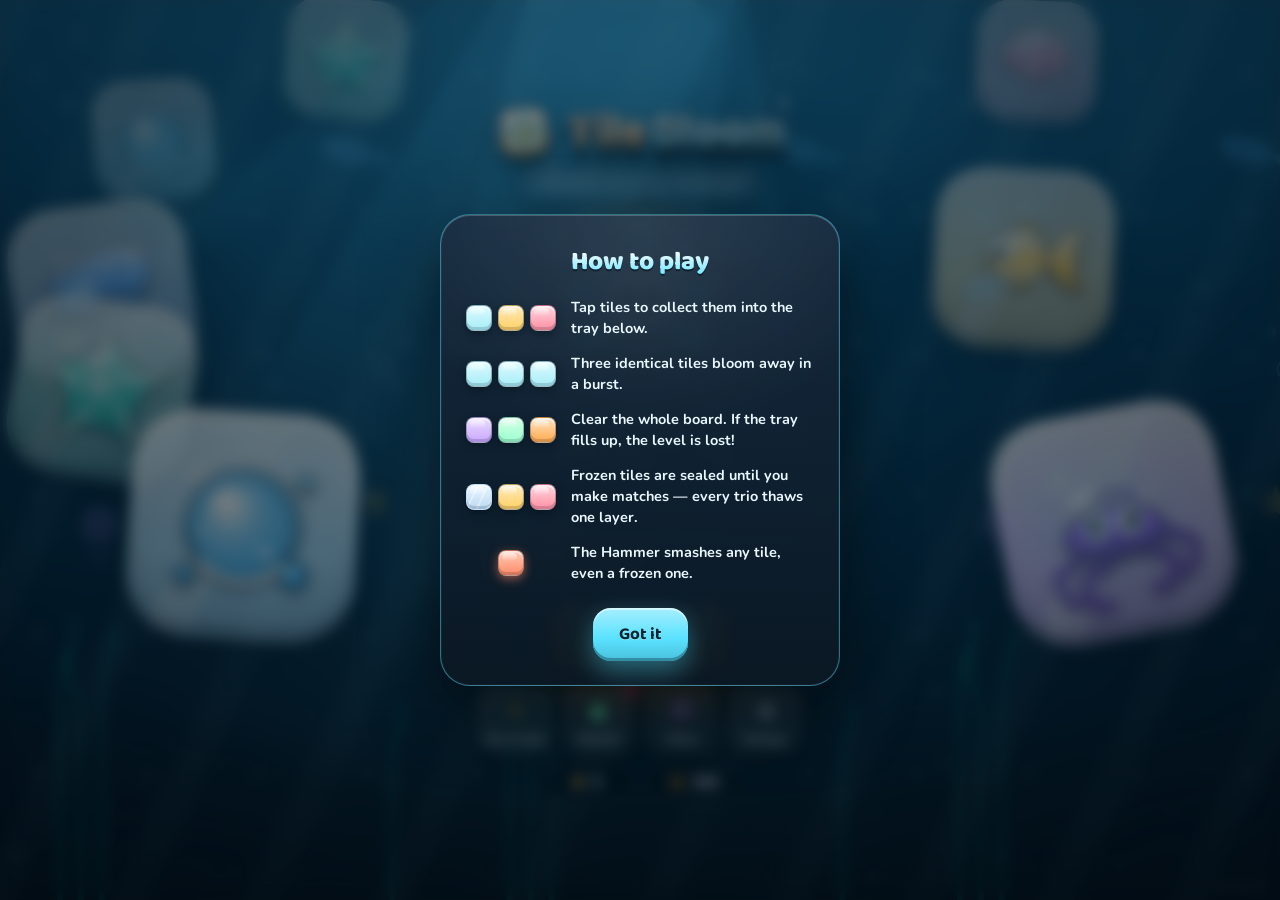
==== commit 7f562e80: "Release v1.11.0 — Tile Bloom build" ====
--- a/index.html
+++ b/index.html
@@ -69,8 +69,8 @@
         50% { transform: scale(1.07); }
       }
     </style>
-    <script type="module" crossorigin src="./assets/index-81P9fHsz.js"></script>
-    <link rel="stylesheet" crossorigin href="./assets/index-CmYbXrka.css">
+    <script type="module" crossorigin src="./assets/index-BFuHTg0K.js"></script>
+    <link rel="stylesheet" crossorigin href="./assets/index-C2TRDK3H.css">
   </head>
   <body>
     <div id="boot" aria-hidden="true">
--- a/assets/index-C2TRDK3H.css
+++ b/assets/index-C2TRDK3H.css
@@ -0,0 +1 @@
+@font-face{font-family:"Baloo 2";font-style:normal;font-display:swap;font-weight:600;src:url(./baloo-2-devanagari-600-normal-CuT_xCk5.woff2) format("woff2"),url(./baloo-2-devanagari-600-normal-Cnn1WFYO.woff) format("woff");unicode-range:U+0900-097F,U+1CD0-1CF9,U+200C-200D,U+20A8,U+20B9,U+20F0,U+25CC,U+A830-A839,U+A8E0-A8FF,U+11B00-11B09}@font-face{font-family:"Baloo 2";font-style:normal;font-display:swap;font-weight:600;src:url(./baloo-2-vietnamese-600-normal-C5EqHgu0.woff2) format("woff2"),url(./baloo-2-vietnamese-600-normal-CGkk4Wtx.woff) format("woff");unicode-range:U+0102-0103,U+0110-0111,U+0128-0129,U+0168-0169,U+01A0-01A1,U+01AF-01B0,U+0300-0301,U+0303-0304,U+0308-0309,U+0323,U+0329,U+1EA0-1EF9,U+20AB}@font-face{font-family:"Baloo 2";font-style:normal;font-display:swap;font-weight:600;src:url(./baloo-2-latin-ext-600-normal-DiVeaYrH.woff2) format("woff2"),url(./baloo-2-latin-ext-600-normal-CFaB2nBN.woff) format("woff");unicode-range:U+0100-02BA,U+02BD-02C5,U+02C7-02CC,U+02CE-02D7,U+02DD-02FF,U+0304,U+0308,U+0329,U+1D00-1DBF,U+1E00-1E9F,U+1EF2-1EFF,U+2020,U+20A0-20AB,U+20AD-20C0,U+2113,U+2C60-2C7F,U+A720-A7FF}@font-face{font-family:"Baloo 2";font-style:normal;font-display:swap;font-weight:600;src:url(./baloo-2-latin-600-normal-tIfxVoAe.woff2) format("woff2"),url(./baloo-2-latin-600-normal-B4tNaogw.woff) format("woff");unicode-range:U+0000-00FF,U+0131,U+0152-0153,U+02BB-02BC,U+02C6,U+02DA,U+02DC,U+0304,U+0308,U+0329,U+2000-206F,U+20AC,U+2122,U+2191,U+2193,U+2212,U+2215,U+FEFF,U+FFFD}@font-face{font-family:"Baloo 2";font-style:normal;font-display:swap;font-weight:700;src:url(./baloo-2-devanagari-700-normal-D37Te3iF.woff2) format("woff2"),url(./baloo-2-devanagari-700-normal-CEIF4sJg.woff) format("woff");unicode-range:U+0900-097F,U+1CD0-1CF9,U+200C-200D,U+20A8,U+20B9,U+20F0,U+25CC,U+A830-A839,U+A8E0-A8FF,U+11B00-11B09}@font-face{font-family:"Baloo 2";font-style:normal;font-display:swap;font-weight:700;src:url(./baloo-2-vietnamese-700-normal-h4tlcePq.woff2) format("woff2"),url(./baloo-2-vietnamese-700-normal-DoF59Mjc.woff) format("woff");unicode-range:U+0102-0103,U+0110-0111,U+0128-0129,U+0168-0169,U+01A0-01A1,U+01AF-01B0,U+0300-0301,U+0303-0304,U+0308-0309,U+0323,U+0329,U+1EA0-1EF9,U+20AB}@font-face{font-family:"Baloo 2";font-style:normal;font-display:swap;font-weight:700;src:url(./baloo-2-latin-ext-700-normal-Mlh7kdab.woff2) format("woff2"),url(./baloo-2-latin-ext-700-normal-D6LeXASg.woff) format("woff");unicode-range:U+0100-02BA,U+02BD-02C5,U+02C7-02CC,U+02CE-02D7,U+02DD-02FF,U+0304,U+0308,U+0329,U+1D00-1DBF,U+1E00-1E9F,U+1EF2-1EFF,U+2020,U+20A0-20AB,U+20AD-20C0,U+2113,U+2C60-2C7F,U+A720-A7FF}@font-face{font-family:"Baloo 2";font-style:normal;font-display:swap;font-weight:700;src:url(./baloo-2-latin-700-normal-CqTg7A15.woff2) format("woff2"),url(./baloo-2-latin-700-normal-Ld3Zm3l2.woff) format("woff");unicode-range:U+0000-00FF,U+0131,U+0152-0153,U+02BB-02BC,U+02C6,U+02DA,U+02DC,U+0304,U+0308,U+0329,U+2000-206F,U+20AC,U+2122,U+2191,U+2193,U+2212,U+2215,U+FEFF,U+FFFD}@font-face{font-family:"Baloo 2";font-style:normal;font-display:swap;font-weight:800;src:url(./baloo-2-devanagari-800-normal-BURIY0wZ.woff2) format("woff2"),url(./baloo-2-devanagari-800-normal-YLp1oUqR.woff) format("woff");unicode-range:U+0900-097F,U+1CD0-1CF9,U+200C-200D,U+20A8,U+20B9,U+20F0,U+25CC,U+A830-A839,U+A8E0-A8FF,U+11B00-11B09}@font-face{font-family:"Baloo 2";font-style:normal;font-display:swap;font-weight:800;src:url(./baloo-2-vietnamese-800-normal-ConLnEgt.woff2) format("woff2"),url(./baloo-2-vietnamese-800-normal-GQACmpuv.woff) format("woff");unicode-range:U+0102-0103,U+0110-0111,U+0128-0129,U+0168-0169,U+01A0-01A1,U+01AF-01B0,U+0300-0301,U+0303-0304,U+0308-0309,U+0323,U+0329,U+1EA0-1EF9,U+20AB}@font-face{font-family:"Baloo 2";font-style:normal;font-display:swap;font-weight:800;src:url(./baloo-2-latin-ext-800-normal-C_Iwmf1s.woff2) format("woff2"),url(./baloo-2-latin-ext-800-normal-D-iCxxqE.woff) format("woff");unicode-range:U+0100-02BA,U+02BD-02C5,U+02C7-02CC,U+02CE-02D7,U+02DD-02FF,U+0304,U+0308,U+0329,U+1D00-1DBF,U+1E00-1E9F,U+1EF2-1EFF,U+2020,U+20A0-20AB,U+20AD-20C0,U+2113,U+2C60-2C7F,U+A720-A7FF}@font-face{font-family:"Baloo 2";font-style:normal;font-display:swap;font-weight:800;src:url(./baloo-2-latin-800-normal-BbF3Etk1.woff2) format("woff2"),url(./baloo-2-latin-800-normal-B8BXfZF7.woff) format("woff");unicode-range:U+0000-00FF,U+0131,U+0152-0153,U+02BB-02BC,U+02C6,U+02DA,U+02DC,U+0304,U+0308,U+0329,U+2000-206F,U+20AC,U+2122,U+2191,U+2193,U+2212,U+2215,U+FEFF,U+FFFD}@font-face{font-family:Nunito;font-style:normal;font-display:swap;font-weight:400;src:url(./nunito-cyrillic-ext-400-normal-CuPM9foi.woff2) format("woff2"),url(./nunito-cyrillic-ext-400-normal-xaE7D4Sw.woff) format("woff");unicode-range:U+0460-052F,U+1C80-1C8A,U+20B4,U+2DE0-2DFF,U+A640-A69F,U+FE2E-FE2F}@font-face{font-family:Nunito;font-style:normal;font-display:swap;font-weight:400;src:url(./nunito-cyrillic-400-normal-xAOo5cBP.woff2) format("woff2"),url(./nunito-cyrillic-400-normal-D1j0u8EH.woff) format("woff");unicode-range:U+0301,U+0400-045F,U+0490-0491,U+04B0-04B1,U+2116}@font-face{font-family:Nunito;font-style:normal;font-display:swap;font-weight:400;src:url(./nunito-vietnamese-400-normal-BHkVbP3T.woff2) format("woff2"),url(./nunito-vietnamese-400-normal-DtOtW02z.woff) format("woff");unicode-range:U+0102-0103,U+0110-0111,U+0128-0129,U+0168-0169,U+01A0-01A1,U+01AF-01B0,U+0300-0301,U+0303-0304,U+0308-0309,U+0323,U+0329,U+1EA0-1EF9,U+20AB}@font-face{font-family:Nunito;font-style:normal;font-display:swap;font-weight:400;src:url(./nunito-latin-ext-400-normal-i-8OOpdj.woff2) format("woff2"),url(./nunito-latin-ext-400-normal-CjMJVfGn.woff) format("woff");unicode-range:U+0100-02BA,U+02BD-02C5,U+02C7-02CC,U+02CE-02D7,U+02DD-02FF,U+0304,U+0308,U+0329,U+1D00-1DBF,U+1E00-1E9F,U+1EF2-1EFF,U+2020,U+20A0-20AB,U+20AD-20C0,U+2113,U+2C60-2C7F,U+A720-A7FF}@font-face{font-family:Nunito;font-style:normal;font-display:swap;font-weight:400;src:url(./nunito-latin-400-normal-r8SDr6Up.woff2) format("woff2"),url(./nunito-latin-400-normal-DKg4f3fz.woff) format("woff");unicode-range:U+0000-00FF,U+0131,U+0152-0153,U+02BB-02BC,U+02C6,U+02DA,U+02DC,U+0304,U+0308,U+0329,U+2000-206F,U+20AC,U+2122,U+2191,U+2193,U+2212,U+2215,U+FEFF,U+FFFD}@font-face{font-family:Nunito;font-style:normal;font-display:swap;font-weight:700;src:url(./nunito-cyrillic-ext-700-normal-BuR0mlCG.woff2) format("woff2"),url(./nunito-cyrillic-ext-700-normal-DfoqN4Gs.woff) format("woff");unicode-range:U+0460-052F,U+1C80-1C8A,U+20B4,U+2DE0-2DFF,U+A640-A69F,U+FE2E-FE2F}@font-face{font-family:Nunito;font-style:normal;font-display:swap;font-weight:700;src:url(./nunito-cyrillic-700-normal-DP36NgGt.woff2) format("woff2"),url(./nunito-cyrillic-700-normal-DfHRUDv-.woff) format("woff");unicode-range:U+0301,U+0400-045F,U+0490-0491,U+04B0-04B1,U+2116}@font-face{font-family:Nunito;font-style:normal;font-display:swap;font-weight:700;src:url(./nunito-vietnamese-700-normal-Ch8EUCfz.woff2) format("woff2"),url(./nunito-vietnamese-700-normal-C9SQsXvj.woff) format("woff");unicode-range:U+0102-0103,U+0110-0111,U+0128-0129,U+0168-0169,U+01A0-01A1,U+01AF-01B0,U+0300-0301,U+0303-0304,U+0308-0309,U+0323,U+0329,U+1EA0-1EF9,U+20AB}@font-face{font-family:Nunito;font-style:normal;font-display:swap;font-weight:700;src:url(./nunito-latin-ext-700-normal-BWeMsAzO.woff2) format("woff2"),url(./nunito-latin-ext-700-normal-D4woHhbd.woff) format("woff");unicode-range:U+0100-02BA,U+02BD-02C5,U+02C7-02CC,U+02CE-02D7,U+02DD-02FF,U+0304,U+0308,U+0329,U+1D00-1DBF,U+1E00-1E9F,U+1EF2-1EFF,U+2020,U+20A0-20AB,U+20AD-20C0,U+2113,U+2C60-2C7F,U+A720-A7FF}@font-face{font-family:Nunito;font-style:normal;font-display:swap;font-weight:700;src:url(./nunito-latin-700-normal-Dort48En.woff2) format("woff2"),url(./nunito-latin-700-normal-OcDqTBcA.woff) format("woff");unicode-range:U+0000-00FF,U+0131,U+0152-0153,U+02BB-02BC,U+02C6,U+02DA,U+02DC,U+0304,U+0308,U+0329,U+2000-206F,U+20AC,U+2122,U+2191,U+2193,U+2212,U+2215,U+FEFF,U+FFFD}:root{--sat: env(safe-area-inset-top, 0px);--sab: env(safe-area-inset-bottom, 0px);--sal: env(safe-area-inset-left, 0px);--sar: env(safe-area-inset-right, 0px);--font-display: "Baloo 2", "Nunito", system-ui, sans-serif;--font-body: "Nunito", system-ui, sans-serif;--ink: #eaf7ff;--ink-dim: rgba(234, 247, 255, .62);--accent: #59e2ff;--panel: rgba(255, 255, 255, .07);--panel-strong: rgba(10, 24, 36, .86);--gold: #ffd166;--accent2: #ffd166}*{margin:0;padding:0;box-sizing:border-box;-webkit-tap-highlight-color:transparent}html,body{height:100%;overflow:hidden}body{font-family:var(--font-body);color:var(--ink);background:#041420;user-select:none;-webkit-user-select:none;touch-action:manipulation;overscroll-behavior:none}button{font-family:inherit;color:inherit;border:none;background:none;cursor:pointer;touch-action:manipulation}button:disabled{opacity:.45;pointer-events:none}a{color:var(--accent);text-decoration:none}#app{position:fixed;inset:0}#app>canvas{position:absolute;inset:0;display:block}#ui{position:absolute;inset:0;pointer-events:none;z-index:10}#ui>*{pointer-events:none}#ui button,#ui .screen,#ui .card,#ui .switch,#ui .seg,#ui a,#ui input{pointer-events:auto}body[data-chapter=ocean]{--accent: #59e2ff}body[data-chapter=bakery]{--accent: #ffb0c8}body[data-chapter=cosmos]{--accent: #b18cff}body[data-chapter=zen]{--accent: #8fe6a4}@media(prefers-reduced-motion:reduce){*,*:before,*:after{animation-duration:1ms!important;transition-duration:1ms!important}}.i{width:1.15em;height:1.15em;fill:currentColor;vertical-align:-.22em}#hud{position:absolute;top:calc(var(--sat) + 8px);left:0;right:0;display:flex;justify-content:center;align-items:center;gap:8px;padding:0 8px;z-index:20;flex-wrap:nowrap;overflow:hidden}.chip{display:inline-flex;align-items:center;gap:6px;padding:7px 12px;border-radius:999px;background:linear-gradient(180deg,#ffffff24,#ffffff0d);border:1px solid rgba(255,255,255,.16);box-shadow:inset 0 1px #fff3;backdrop-filter:blur(10px) saturate(1.3);-webkit-backdrop-filter:blur(10px) saturate(1.3);font-weight:800;font-size:13.5px;white-space:nowrap}.chip.level{color:var(--accent);font-family:var(--font-display)}.chip .chip-label{color:var(--ink-dim);font-weight:700;font-size:11px;text-transform:uppercase;letter-spacing:.08em}.icon-btn{width:46px;height:46px;border-radius:15px;display:inline-flex;align-items:center;justify-content:center;background:linear-gradient(180deg,#ffffff26,#ffffff0d);border:1px solid rgba(255,255,255,.18);box-shadow:inset 0 1px #ffffff38,0 6px 14px #020a1259;backdrop-filter:blur(10px);-webkit-backdrop-filter:blur(10px);transition:transform .12s ease,background .2s}.icon-btn:active{transform:scale(.92)}.icon-btn .i{width:20px;height:20px;fill:var(--ink)}.chip.combo-chip{padding:6px 11px;gap:5px;border-color:#ffd16673;background:linear-gradient(180deg,#ffd16638,#ff9f431f);animation:comboChipIn .25s cubic-bezier(.2,1.4,.4,1)}.chip.combo-chip .i{width:15px;height:15px;flex:none;filter:drop-shadow(0 1px 3px rgba(176,94,28,.45))}.chip.combo-chip b{font-family:var(--font-display);font-weight:800;font-size:13.5px;line-height:1;color:#ffcf6e;text-shadow:0 1px 2px rgba(4,22,30,.55)}.chip.combo-chip.hot{border-color:#ff8fa38c;background:linear-gradient(180deg,#ff9f434d,#ff5c782e);box-shadow:0 0 14px #ff8c5a59}.chip.combo-chip.hot b{color:#ff9f8f}.chip.combo-chip b.pop{animation:comboPop .35s cubic-bezier(.2,1.4,.4,1)}@keyframes comboChipIn{0%{transform:scale(.7);opacity:0}to{transform:scale(1);opacity:1}}@keyframes comboPop{0%{transform:scale(.6)}to{transform:scale(1)}}.chip.coins.pop #hud-coins,#hud-coins.pop{animation:coinPop .45s cubic-bezier(.2,1.5,.4,1)}@keyframes coinPop{0%{transform:scale(1)}35%{transform:scale(1.3);color:var(--gold)}to{transform:scale(1)}}.btn{display:inline-flex;align-items:center;justify-content:center;gap:9px;font-family:var(--font-display);font-weight:700;font-size:17px;padding:13px 26px;border-radius:18px;transition:transform .12s ease,filter .2s}.btn:active{transform:scale(.95)}.btn .i{width:1.25em;height:1.25em}.btn.primary{color:#062530;text-shadow:0 1px 0 rgba(255,255,255,.35);background:linear-gradient(180deg,color-mix(in srgb,var(--accent) 55%,#ffffff 45%) 0%,color-mix(in srgb,var(--accent) 88%,#ffffff 12%) 42%,var(--accent) 58%,color-mix(in srgb,var(--accent) 82%,#052537 18%) 100%);box-shadow:inset 0 2px #ffffff8c,inset 0 -3px color-mix(in srgb,var(--accent) 55%,#052537 45%),0 10px 26px color-mix(in srgb,var(--accent) 42%,transparent),0 8px 20px #020a1266}.btn.primary.big{font-size:22px;padding:17px 46px;border-radius:24px;position:relative;overflow:hidden}.btn.primary.big:after{content:"";position:absolute;top:3px;left:10%;right:10%;height:34%;border-radius:999px;background:linear-gradient(180deg,#ffffff8c,#ffffff05);pointer-events:none}.btn.primary.big .i{fill:#fff;filter:drop-shadow(0 2px 3px rgba(4,30,40,.55));position:relative;z-index:1}.btn.primary.big span{position:relative;z-index:1}.btn.primary.big{animation:playGlow 2.4s ease-in-out infinite}#home-play{color:#45280a;text-shadow:0 1px 0 rgba(255,255,255,.5);background:linear-gradient(180deg,#fff6d8,#ffd66e 38%,#ffb02e 62%,#f08c14);box-shadow:inset 0 3px #ffffffbf,inset 0 -5px #c96e12,inset 0 0 26px #ffbe5a59,0 16px 36px #ff96285c,0 8px 18px #020a1266}#home-play:after{background:linear-gradient(180deg,#ffffffb8,#ffffff0d)}@keyframes playGlow{0%,to{filter:brightness(1)}50%{filter:brightness(1.09)}}.btn.ghost{background:linear-gradient(180deg,#ffffff21,#ffffff0d);border:1px solid rgba(255,255,255,.18);backdrop-filter:blur(10px);-webkit-backdrop-filter:blur(10px);color:var(--ink);box-shadow:inset 0 1px #fff3}.btn.ghost.icon-only{padding:13px 15px}.btn.reward{color:#3d2504;text-shadow:0 1px 0 rgba(255,255,255,.4);background:linear-gradient(180deg,#fff3cf,#ffdd8c 45%,#ffb84d);box-shadow:inset 0 2px #ffffffb3,inset 0 -3px #c9882e,0 10px 26px #ffaa5a73,0 8px 20px #020a1259}.btn.reward.used{filter:grayscale(.7)}.screen{position:absolute;inset:0}.screen.modal{display:flex;align-items:center;justify-content:center;background:#020a1080;backdrop-filter:blur(7px) saturate(1.2);-webkit-backdrop-filter:blur(7px) saturate(1.2);z-index:40;animation:fadeIn .25s ease}.card{width:min(88vw,400px);max-height:calc(100vh - 120px);overflow-y:auto;background:radial-gradient(130% 90% at 50% 0%,rgba(255,255,255,.09),transparent 52%),linear-gradient(180deg,#162a3ef0,#0a1824f5);border:1px solid color-mix(in srgb,var(--accent) 45%,transparent);border-radius:30px;padding:26px 24px calc(24px + var(--sab) * .4);text-align:center;box-shadow:0 24px 70px #0000008c,0 0 0 1px #ffffff0d inset,inset 0 1px #ffffff29,inset 0 -1px #00000059;animation:cardIn .32s cubic-bezier(.2,1.3,.4,1)}@keyframes cardIn{0%{transform:scale(.88) translateY(18px);opacity:0}to{transform:scale(1) translateY(0);opacity:1}}@keyframes fadeIn{0%{opacity:0}to{opacity:1}}.card h2{font-family:var(--font-display);font-size:26px;font-weight:800;margin-bottom:14px;background:linear-gradient(180deg,#ffffff 20%,var(--accent) 90%);-webkit-background-clip:text;background-clip:text;color:transparent;filter:drop-shadow(0 2px 0 rgba(4,20,30,.6))}.card .btn+.btn,.card .actions .btn+.btn{margin-top:0}.card>.btn{margin-top:10px}.actions{display:grid;grid-template-columns:repeat(3,1fr);gap:10px;margin-top:16px}.actions .btn{padding:12px 8px;font-size:15px}.actions.col{grid-template-columns:1fr}.set-row{display:flex;align-items:center;justify-content:space-between;padding:12px 2px;border-bottom:1px solid rgba(255,255,255,.07)}.set-row>span{font-weight:700;font-size:15px}.switch{position:relative;width:52px;height:30px;display:inline-block}.switch input{opacity:0;width:0;height:0}.switch i{position:absolute;inset:0;border-radius:999px;background:#ffffff1f;border:1px solid rgba(255,255,255,.2);transition:background .2s}.switch i:after{content:"";position:absolute;top:3px;left:3px;width:22px;height:22px;border-radius:50%;background:#fff;transition:transform .2s cubic-bezier(.2,1.4,.4,1)}.switch input:checked+i{background:var(--accent);border-color:transparent}.switch input:checked+i:after{transform:translate(22px)}.seg{display:inline-flex;background:#ffffff14;border-radius:12px;padding:3px}.seg button{padding:7px 16px;border-radius:9px;font-weight:800;font-size:13px;color:var(--ink-dim)}.seg button.active{background:linear-gradient(180deg,color-mix(in srgb,var(--accent) 62%,#ffffff 38%),var(--accent));color:#04222e;box-shadow:inset 0 1px #ffffff80,0 3px 8px color-mix(in srgb,var(--accent) 40%,transparent)}.about{margin-top:16px;padding:12px;border-radius:16px;background:#ffffff0d;font-size:13px;color:var(--ink-dim);line-height:1.7}.about h3{font-size:13px;font-weight:800;color:var(--ink);text-transform:uppercase;letter-spacing:.1em;margin-bottom:4px}#boosterbar{position:absolute;bottom:calc(var(--sab) + 14px);left:0;right:0;display:flex;justify-content:center;gap:8px;padding:0 6px;z-index:20}.booster{--booster-tint: #8fe6a4;width:68px;display:flex;flex-direction:column;align-items:center;gap:4px;padding:8px 6px 7px;border-radius:16px;background:radial-gradient(135% 95% at 50% 0%,color-mix(in srgb,var(--booster-tint) 52%,transparent),transparent 64%),linear-gradient(180deg,#ffffff2e,#ffffff0f);border:1px solid color-mix(in srgb,var(--booster-tint) 58%,transparent);backdrop-filter:blur(10px) saturate(1.3);-webkit-backdrop-filter:blur(10px) saturate(1.3);box-shadow:inset 0 2px #ffffff4d,inset 0 -3px #020a1259,0 7px 18px #020a126b;transition:transform .12s ease,filter .2s}@media(max-width:380px){#boosterbar{gap:4px}.booster{width:58px;padding:6px 3px 5px}.booster .i{width:16px;height:16px}.booster .b-label{font-size:9px}.booster .b-cost{min-width:40px;font-size:9px}#hud{gap:4px}#hud .chip{padding:6px 8px;gap:4px;font-size:12px}#hud .chip .chip-label{font-size:9px;letter-spacing:.05em}#hud .icon-btn{width:40px;height:40px;border-radius:12px}}.booster .b-head{display:inline-flex;align-items:center;gap:7px;min-width:0}.booster[data-booster=undo]{--booster-tint: #7ee0c3}.booster[data-booster=shuffle]{--booster-tint: #b18cff}.booster[data-booster=hint]{--booster-tint: #ffd166}.booster[data-booster=wand]{--booster-tint: #ff9fb2}.booster[data-booster=hammer]{--booster-tint: #ff8a66}.booster.armed{animation:armedPulse .9s ease-in-out infinite;border-color:#ffb08f;box-shadow:inset 0 2px #ffffff4d,inset 0 -3px #020a1259,0 0 16px #ff8a668c,0 7px 18px #020a126b}.booster.armed .i{transform:rotate(-28deg) scale(1.08)}@keyframes armedPulse{0%,to{transform:translateY(0)}50%{transform:translateY(-3px)}}.booster:active{transform:scale(.93)}.booster:disabled{filter:saturate(.55) brightness(.82)}.booster .i{width:20px;height:20px;flex:none;fill:color-mix(in srgb,var(--booster-tint) 82%,#ffffff 18%);filter:drop-shadow(0 2px 4px rgba(2,10,18,.5))}.booster .b-label{font-family:var(--font-display);font-weight:800;font-size:11px;color:var(--ink);white-space:nowrap}.booster .b-cost{display:inline-flex;align-items:center;gap:4px;min-width:52px;justify-content:center;font-size:10.5px;font-weight:800;padding:2px 7px;border-radius:999px;background:#ffffff1a;color:var(--ink-dim)}.booster .b-cost .i{width:11px;height:11px;fill:var(--gold)}.booster.is-free .b-cost{background:linear-gradient(180deg,#a9f5c8,#6fe3a8);color:#053826;text-shadow:0 1px 0 rgba(255,255,255,.4);box-shadow:0 2px 8px #6fe3a859}.booster.is-ad .b-cost{background:linear-gradient(180deg,#ffd97a,#ffb84d);color:#4a2c05;text-shadow:0 1px 0 rgba(255,255,255,.4);box-shadow:0 2px 8px #ffb84d59}#intro{position:absolute;top:calc(var(--sat) + 64px);left:50%;transform:translate(-50%);display:flex;align-items:center;gap:10px;padding:12px 26px;border-radius:999px;background:var(--panel-strong);border:1px solid color-mix(in srgb,var(--accent) 55%,transparent);font-family:var(--font-display);font-weight:800;font-size:18px;z-index:30;white-space:nowrap}#intro .dot{color:var(--accent)}#intro.go{animation:introSlide 1.05s cubic-bezier(.2,1.2,.4,1) forwards}@keyframes introSlide{0%{opacity:0;transform:translate(-50%) translateY(-30px) scale(.85)}18%{opacity:1;transform:translate(-50%) translateY(0) scale(1)}80%{opacity:1}to{opacity:0;transform:translate(-50%) translateY(-10px)}}#toast{position:absolute;bottom:calc(var(--sab) + 108px);left:50%;transform:translate(-50%);padding:11px 22px;border-radius:16px;background:var(--panel-strong);border:1px solid rgba(255,255,255,.16);font-weight:700;font-size:14px;white-space:nowrap;z-index:45}#toast.show{animation:toastIn 1.7s ease forwards}@keyframes toastIn{0%{opacity:0;transform:translate(-50%) translateY(14px)}12%{opacity:1;transform:translate(-50%) translateY(0)}82%{opacity:1}to{opacity:0;transform:translate(-50%) translateY(-8px)}}.bloom-veil{position:fixed;inset:0;z-index:100;background:#000000e0;display:flex;align-items:center;justify-content:center;animation:fadeIn .2s ease}.bloom-card{width:min(90vw,340px);background:#101821;border:1px solid rgba(255,255,255,.14);border-radius:26px;padding:20px;text-align:center;box-shadow:0 30px 80px #0009}.bloom-badge{display:inline-block;padding:4px 12px;border-radius:7px;background:#ffd166;color:#3d2504;font-size:11px;font-weight:900;letter-spacing:.12em;animation:tagBlink 1.2s steps(2) infinite}@keyframes tagBlink{50%{opacity:.55}}.bloom-creative{margin:16px 0 12px;height:150px;border-radius:18px;background:radial-gradient(120% 130% at 20% 15%,rgba(127,243,255,.35),transparent 55%),radial-gradient(120% 130% at 85% 80%,rgba(193,167,255,.4),transparent 60%),linear-gradient(150deg,#123a4e,#0a1622);position:relative;overflow:hidden;display:flex;flex-direction:column;align-items:center;justify-content:center;gap:4px}.bloom-creative .bloom-spark{position:absolute;width:70px;height:70px;border-radius:20px;border:3px solid rgba(127,243,255,.9);box-shadow:0 0 34px #7ff3ff80;animation:spinFloat 3.2s ease-in-out infinite}@keyframes spinFloat{0%,to{transform:rotate(-6deg) translateY(0)}50%{transform:rotate(8deg) translateY(-10px)}}.bloom-creative .bloom-title{font-family:var(--font-display);font-size:34px;font-weight:800;color:#eaf7ff;text-shadow:0 0 24px rgba(127,243,255,.6)}.bloom-creative .bloom-title span{color:#7ff3ff}.bloom-creative .bloom-sub{font-size:12px;color:#eaf7ff8c;letter-spacing:.2em;text-transform:uppercase}.bloom-note{font-size:12.5px;color:#eaf7ff99;line-height:1.5;margin-bottom:14px}.bloom-timer{position:relative;height:8px;border-radius:999px;background:#ffffff1f;overflow:hidden;margin-bottom:6px}.bloom-timer-fill{position:absolute;left:0;top:0;bottom:0;width:0;background:linear-gradient(90deg,#7ff3ff,#59e2ff);border-radius:999px}.bloom-timer-label{display:block;font-size:12px;font-weight:800;color:#eaf7ffb3;margin-bottom:10px}.bloom-actions{display:flex;gap:10px}.bloom-btn{flex:1;padding:13px 10px;border-radius:15px;font-family:var(--font-display);font-weight:700;font-size:15px}.bloom-x{flex:0 0 52px;background:#ffffff1a;color:var(--ink)}.bloom-primary{background:linear-gradient(160deg,#7ff3ff,#2f9ecf);color:#04222e}.bloom-primary.bloom-ready{animation:bloomReady .8s ease-in-out infinite}@keyframes bloomReady{50%{box-shadow:0 0 26px #7ff3ffcc}}.build-tag{position:absolute;right:14px;bottom:calc(var(--sab) + 5px);font-size:11px;color:#eaf7ff66;letter-spacing:.14em;pointer-events:none}.chip.hearts .i{width:19px;height:19px;filter:drop-shadow(0 2px 3px rgba(0,0,0,.4))}.chip.hearts span{min-width:12px;text-align:center}.badge{position:absolute;top:-5px;right:-7px;width:14px;height:14px;border-radius:50%;background:linear-gradient(160deg,#ff7d97,#e0335e);box-shadow:0 3px 8px #e0335e8c,inset 0 1px #ffffff8c;animation:badgePulse 1.6s ease-in-out infinite}@keyframes badgePulse{0%,to{transform:scale(1)}50%{transform:scale(1.18)}}.btn.m-claim{padding:8px 16px;font-size:14px;border-radius:13px}.binfo{align-self:center;width:34px;height:34px;border-radius:50%;display:grid;place-items:center;font-family:var(--font-display);font-weight:800;font-size:16px;color:var(--ink);background:linear-gradient(180deg,#ffffff29,#ffffff0f);border:1px solid rgba(255,255,255,.22);box-shadow:inset 0 1px #ffffff3d,0 3px 8px #020a1273;cursor:pointer}.binfo:disabled{opacity:.45}.binfo:not(:disabled):active{transform:scale(.92)}.lang-cur{font-size:13px;font-weight:800;color:var(--accent)}.lang-grid{display:grid;grid-template-columns:repeat(3,1fr);gap:8px;padding:10px 0 14px;border-bottom:1px solid rgba(255,255,255,.07)}.lang-grid button{min-height:40px;padding:7px 4px;border-radius:11px;font-weight:700;font-size:12.5px;line-height:1.25;color:var(--ink-dim);background:#ffffff0f;border:1px solid rgba(255,255,255,.1);text-align:center}.lang-grid button.active{background:linear-gradient(180deg,color-mix(in srgb,var(--accent) 62%,#ffffff 38%),var(--accent));color:#04222e;border-color:transparent;box-shadow:inset 0 1px #ffffff80,0 3px 8px color-mix(in srgb,var(--accent) 40%,transparent)}@media(max-height:660px){.lang-grid{max-height:176px;overflow-y:auto}}[dir=rtl] .hc-text,[dir=rtl] .steps,[dir=rtl] .missions-card,[dir=rtl] .boostinfo-list,[dir=rtl] .wb-tx,[dir=rtl] .weekly-card,[dir=rtl] .wk-head h2,[dir=rtl] .about{text-align:right}#scr-home{display:flex;align-items:center;justify-content:center;z-index:30;padding:calc(var(--sat) + 16px) 16px calc(var(--sab) + 16px)}#scr-home:after{content:"";position:absolute;inset:0;pointer-events:none;background:radial-gradient(120% 95% at 50% 46%,#0000 42%,#020a124d)}.home-scene{position:absolute;inset:0;overflow:hidden;pointer-events:none;z-index:0}.home-scene:before{content:"";position:absolute;inset:-90px;animation:sceneDrift 16s ease-in-out infinite alternate}@keyframes sceneDrift{0%{transform:translateY(0)}to{transform:translateY(48px)}}.home-scene:after{content:"";position:absolute;inset:0;background:radial-gradient(140% 90% at 50% 112%,rgba(2,10,18,.42),transparent 55%),radial-gradient(110% 60% at 50% -10%,rgba(255,255,255,.06),transparent 62%)}.home-inner{z-index:1;display:flex;flex-direction:column;align-items:center;gap:11px;text-align:center;animation:cardIn .45s cubic-bezier(.2,1.2,.4,1)}.logo-lockup{position:relative;display:flex;align-items:center;gap:13px;margin-bottom:-1px}.logo-emblem{width:62px;height:62px;flex:none;filter:drop-shadow(0 4px 0 rgba(8,26,40,.45)) drop-shadow(0 11px 16px rgba(2,10,18,.5))}.logo{font-family:var(--font-display);font-weight:800;font-size:46px;line-height:1;letter-spacing:.01em;-webkit-text-stroke:2px rgba(8,26,40,.55);paint-order:stroke fill;background:linear-gradient(180deg,#fff 6%,#f9f1de 38%,#ecd9b4 72%,#cdb586);-webkit-background-clip:text;background-clip:text;color:transparent;filter:drop-shadow(0 3px 0 rgba(8,26,40,.5)) drop-shadow(0 6px 0 rgba(6,20,32,.38)) drop-shadow(0 11px 0 rgba(3,12,22,.32)) drop-shadow(0 18px 22px rgba(2,10,18,.5))}.logo span{padding-left:.08em;background:linear-gradient(180deg,#f2fdff 6%,#c3ecfa 40%,#78d5f2 72%,#38a9d6);-webkit-background-clip:text;background-clip:text}.logo-spark{position:absolute;width:17px;height:17px;pointer-events:none}.logo-spark .i{width:100%;height:100%}.logo-spark.sp1{top:-7px;right:-5px;fill:var(--gold);animation:sparkTwinkle 2.8s ease-in-out infinite}.logo-spark.sp2{bottom:-3px;left:51px;width:13px;height:13px;fill:#8fe0f8;animation:sparkTwinkle 2.8s ease-in-out 1.4s infinite}@keyframes sparkTwinkle{0%,to{transform:scale(.5) rotate(12deg);opacity:.35}50%{transform:scale(1) rotate(0);opacity:1}}.subtitle{font-size:11px;font-weight:800;letter-spacing:.36em;text-transform:uppercase;color:#eaf7ffd9;padding:7px 14px 7px 18px;border-radius:999px;background:linear-gradient(180deg,#ffffff29,#ffffff0a);border:1px solid rgba(255,255,255,.18);box-shadow:inset 0 1px #ffffff38,0 6px 18px #020a1259;margin-top:-3px}.home-mascot{width:188px;height:188px;margin:4px 0 0;position:relative;filter:drop-shadow(0 18px 26px rgba(2,12,20,.55))}.home-mascot:before{content:"";position:absolute;inset:-14%;border-radius:50%;background:radial-gradient(60% 60% at 50% 42%,#ffd88257,#ffd88200 70%),radial-gradient(70% 70% at 50% 42%,#ffffff24,#fff0 75%);z-index:-1}.chapter-chip{display:inline-flex;align-items:center;gap:11px;padding:7px 15px 7px 8px;border-radius:18px;cursor:pointer;font:inherit;background:linear-gradient(180deg,#ffffff24,#ffffff0d);border:1px solid rgba(255,255,255,.18);backdrop-filter:blur(10px);-webkit-backdrop-filter:blur(10px);box-shadow:inset 0 1px #ffffff38,0 8px 20px #020a1266;transition:transform .12s ease}.chapter-chip:active{transform:scale(.97)}.hc-emblem{flex:none;width:46px;height:46px;display:grid;place-items:center;border-radius:50%;background:radial-gradient(120% 100% at 50% 0%,#ffffff29,#ffffff0d);border:2px solid var(--accent);box-shadow:0 4px 10px #020a1273}.hc-text{display:flex;flex-direction:column;align-items:flex-start;gap:1px;text-align:left}.hc-name{font-family:var(--font-display);font-size:16.5px;font-weight:800;color:var(--accent);text-shadow:0 1px 0 rgba(2,10,18,.65)}.hc-sub{font-size:11.5px;font-weight:700;color:var(--ink-dim)}.chapter-chip .i{width:15px;height:15px;margin-left:3px;opacity:.65}.home-actions{display:grid;grid-template-columns:repeat(4,1fr);gap:10px;width:min(100%,344px);margin-top:2px}.home-act{position:relative;display:flex;flex-direction:column;align-items:center;justify-content:center;gap:7px;min-height:68px;padding:9px 5px 8px;border-radius:18px;cursor:pointer;font:inherit;background:linear-gradient(180deg,#ffffff26,#ffffff0d);border:1px solid rgba(255,255,255,.17);backdrop-filter:blur(10px);-webkit-backdrop-filter:blur(10px);box-shadow:inset 0 1px #ffffff3d,0 8px 18px #020a1261;transition:transform .12s ease}.home-act:active{transform:scale(.93)}.home-act .ha-ic{display:grid;place-items:center;width:30px;height:30px}.home-act .ha-ic .i{width:24px;height:24px;filter:drop-shadow(0 2px 4px rgba(2,10,18,.5))}.home-act .ha-tx{font-size:10.5px;font-weight:800;line-height:1.18;color:var(--ink);letter-spacing:.01em}.home-act .ha-ic.howto .i{color:#ffd166;fill:#ffd166}.home-act .ha-ic.missions .i{color:#7bf0c4;fill:#7bf0c4}.home-act .ha-ic.album .i{color:#c9a4ff;fill:#c9a4ff}.home-act .ha-ic.settings .i{color:#aecbdd;fill:#aecbdd}.home-act .badge{top:-6px;right:-5px;border:2px solid rgba(8,24,36,.85)}.home-stats{display:flex;gap:12px;font-size:15px;font-weight:800;color:var(--ink)}.home-stats span{display:inline-flex;align-items:center;justify-content:center;gap:6px;min-width:96px;padding:6px 14px;border-radius:999px;background:#06162273;border:1px solid rgba(255,255,255,.12);box-shadow:inset 0 1px #ffffff1a}.home-stats .i{width:17px;height:17px;filter:drop-shadow(0 2px 3px rgba(0,0,0,.4))}.home-stats .i path{fill:var(--gold)}.version{position:absolute;right:14px;bottom:calc(var(--sab) + 5px);font-size:11px;color:#eaf7ff59;letter-spacing:.14em}@media(max-height:720px){.home-inner{gap:8px}.logo{font-size:40px}.logo-emblem{width:54px;height:54px}.home-mascot{width:150px;height:150px}.home-act{min-height:60px}}@media(max-width:359px){.logo{font-size:38px}.logo-emblem{width:50px;height:50px}.logo-lockup{gap:10px}.home-act .ha-tx{font-size:9.5px}.home-actions{gap:8px}}body[data-chapter=ocean] .home-scene{background-image:url("data:image/svg+xml,%3Csvg xmlns='http://www.w3.org/2000/svg' viewBox='0 0 390 780'%3E%3Cg fill='none' stroke='%2317c8b8' stroke-opacity='0.2' stroke-width='5' stroke-linecap='round'%3E%3Cpath d='M52 780V600c0-30 16-40 12-62'/%3E%3Cpath d='M70 780V620c0-22-14-32-10-56'/%3E%3Cpath d='M88 780V604c0-26 12-36 10-58'/%3E%3Cpath d='M340 780V660c0-24 12-32 8-50'/%3E%3C/g%3E%3Cg transform='translate(300 130) rotate(14)' fill='%2366c4ff' fill-opacity='0.22'%3E%3Cellipse rx='24' ry='12'/%3E%3Cpath d='M22 0l16-9v18z'/%3E%3C/g%3E%3Cg transform='translate(70 250) rotate(-10) scale(0.8)' fill='%2366c4ff' fill-opacity='0.15'%3E%3Cellipse rx='24' ry='12'/%3E%3Cpath d='M22 0l16-9v18z'/%3E%3C/g%3E%3Cpath transform='translate(310 420) scale(1.3)' d='M12 0l3 7 8 1-6 6 2 8-7-4-7 4 2-8-6-6 8-1z' fill='%23ffd166' fill-opacity='0.18'/%3E%3Cg transform='translate(86 470)' fill='%23c9a4ff' fill-opacity='0.15'%3E%3Cpath d='M-16-16a16 16 0 0132 0c0 10-7 16-16 16s-16-6-16-16z'/%3E%3Cpath d='M-8 2q2 10 0 18M0 2q2 12 0 20M8 2q-2 10 0 18' fill='none' stroke='%23c9a4ff' stroke-opacity='0.15' stroke-width='2'/%3E%3C/g%3E%3Cg fill='none' stroke='%23bfeaff' stroke-opacity='0.2' stroke-width='2'%3E%3Ccircle cx='335' cy='320' r='8'/%3E%3Ccircle cx='352' cy='296' r='4.5'/%3E%3Ccircle cx='322' cy='288' r='2.6'/%3E%3Ccircle cx='60' cy='90' r='6'/%3E%3Ccircle cx='76' cy='70' r='3.5'/%3E%3C/g%3E%3C/svg%3E"),repeating-linear-gradient(115deg,#bef0ff09 0 34px,#bef0ff00 34px 120px),radial-gradient(170% 60% at 50% 0%,rgba(64,178,224,.18),transparent 62%),radial-gradient(150px 110px at 14% 20%,rgba(89,226,255,.15),transparent 70%),radial-gradient(160px 120px at 86% 58%,rgba(64,178,224,.13),transparent 70%)}body[data-chapter=ocean] .home-scene:before{background-image:radial-gradient(circle 3px at 18px 24px,rgba(198,240,255,.22) 99%,transparent),radial-gradient(circle 2px at 64px 52px,rgba(198,240,255,.15) 99%,transparent),radial-gradient(circle 1.6px at 40px 84px,rgba(198,240,255,.11) 99%,transparent);background-size:110px 140px,150px 170px,90px 110px}body[data-chapter=bakery] .home-scene{background-image:url("data:image/svg+xml,%3Csvg xmlns='http://www.w3.org/2000/svg' viewBox='0 0 390 780'%3E%3Cg transform='translate(312 150)'%3E%3Ccircle r='26' fill='none' stroke='%23ffb0c8' stroke-opacity='0.26' stroke-width='11'/%3E%3Cpath d='M-15-7l6 3M-3-16l3 6M13-11l4 5M-17 7l6-2M9 13l5-4' stroke='%23ffe3a3' stroke-opacity='0.3' stroke-width='3' stroke-linecap='round' fill='none'/%3E%3C/g%3E%3Cg transform='translate(74 420)'%3E%3Cellipse cy='-15' rx='21' ry='9' fill='%23ffd9e6' fill-opacity='0.2'/%3E%3Cellipse rx='21' ry='9' fill='%23f7c5d8' fill-opacity='0.17'/%3E%3Cellipse cy='15' rx='21' ry='9' fill='%23ffd9e6' fill-opacity='0.15'/%3E%3C/g%3E%3Cg transform='translate(322 600)'%3E%3Ccircle r='18' fill='%23e0b98a' fill-opacity='0.2'/%3E%3Ccircle cx='-5' cy='-4' r='2.3' fill='%237a4f2a' fill-opacity='0.32'/%3E%3Ccircle cx='6' cy='2' r='2' fill='%237a4f2a' fill-opacity='0.32'/%3E%3Ccircle cx='-1' cy='8' r='1.9' fill='%237a4f2a' fill-opacity='0.32'/%3E%3C/g%3E%3Cg transform='translate(318 380)'%3E%3Cpath d='M-16 2h32l-5 16h-22z' fill='%23ffd9e6' fill-opacity='0.18'/%3E%3Cellipse cy='-6' rx='20' ry='10' fill='%23ffb0c8' fill-opacity='0.24'/%3E%3Ccircle cx='-6' cy='-12' r='2.4' fill='%23e0335e' fill-opacity='0.22'/%3E%3C/g%3E%3Cg transform='translate(70 120)' fill='%23ffe3a3' fill-opacity='0.16'%3E%3Cellipse rx='16' ry='7'/%3E%3Cellipse cx='10' cy='10' rx='12' ry='6'/%3E%3C/g%3E%3C/svg%3E"),radial-gradient(170% 60% at 50% 0%,rgba(255,190,210,.14),transparent 62%),radial-gradient(150px 110px at 82% 14%,rgba(255,176,200,.18),transparent 70%),radial-gradient(140px 110px at 14% 64%,rgba(255,209,102,.13),transparent 70%)}body[data-chapter=bakery] .home-scene:before{background-image:radial-gradient(circle 2.6px at 24px 32px,rgba(255,209,102,.22) 99%,transparent),radial-gradient(circle 1.9px at 60px 14px,rgba(255,176,200,.18) 99%,transparent),radial-gradient(circle 2.2px at 44px 64px,rgba(255,240,210,.14) 99%,transparent);background-size:120px 140px,150px 120px,100px 100px}body[data-chapter=cosmos] .home-scene{background-image:url("data:image/svg+xml,%3Csvg xmlns='http://www.w3.org/2000/svg' viewBox='0 0 390 780'%3E%3Cg transform='translate(318 170)'%3E%3Ccircle r='17' fill='%23b18cff' fill-opacity='0.2'/%3E%3Cellipse rx='28' ry='9' transform='rotate(-18)' fill='none' stroke='%23d9c8ff' stroke-opacity='0.26' stroke-width='3'/%3E%3C/g%3E%3Cg transform='translate(66 120)'%3E%3Cpath d='M0 0l40-15-26 32z' fill='%2389e2ff' fill-opacity='0.13'/%3E%3Ccircle r='5' fill='%23eaf7ff' fill-opacity='0.32'/%3E%3C/g%3E%3Cpath transform='translate(330 560) scale(1.5)' d='M14 4a8 8 0 110 16 10 10 0 010-16z' fill='%23ffe9a8' fill-opacity='0.14'/%3E%3Cg stroke='%23d9c8ff' stroke-opacity='0.17' stroke-width='1.5' fill='%23fff' fill-opacity='0.24'%3E%3Cpath d='M48 620l26-18 30 8' fill='none'/%3E%3Ccircle cx='48' cy='620' r='3'/%3E%3Ccircle cx='74' cy='602' r='2.2'/%3E%3Ccircle cx='104' cy='610' r='2.6'/%3E%3C/g%3E%3Cg transform='translate(60 360)'%3E%3Ccircle r='10' fill='%2389e2ff' fill-opacity='0.16'/%3E%3Ccircle cx='14' cy='8' r='5' fill='%23b18cff' fill-opacity='0.16'/%3E%3C/g%3E%3C/svg%3E"),radial-gradient(170% 60% at 50% 0%,rgba(140,120,255,.16),transparent 62%),radial-gradient(260px 180px at 22% 20%,rgba(177,140,255,.18),transparent 70%),radial-gradient(280px 200px at 78% 62%,rgba(89,226,255,.1),transparent 70%)}body[data-chapter=cosmos] .home-scene:before{background-image:radial-gradient(circle 1.8px at 18px 28px,rgba(255,255,255,.5) 99%,transparent),radial-gradient(circle 1.3px at 52px 66px,rgba(232,224,255,.38) 99%,transparent),radial-gradient(circle 2.2px at 76px 16px,rgba(255,255,255,.46) 99%,transparent),radial-gradient(circle 1.5px at 100px 44px,rgba(255,255,255,.3) 99%,transparent);background-size:130px 110px,160px 140px,100px 90px,180px 150px}body[data-chapter=zen] .home-scene{background-image:url("data:image/svg+xml,%3Csvg xmlns='http://www.w3.org/2000/svg' viewBox='0 0 390 780'%3E%3Cg transform='translate(320 200)' fill='%238fe6a4' fill-opacity='0.2'%3E%3Cpath d='M0-6C-12-18-24-12-26 2c10 4 20 2 26-2z'/%3E%3Cpath d='M0-6C12-18 24-12 26 2c-10 4-20 2-26-2z'/%3E%3Cpath d='M0-22C-6-30-14-28-16-20c6 2 12 0 16-2zM0-22C6-30 14-28 16-20c-6 2-12 0-16-2z'/%3E%3Cellipse cy='6' rx='30' ry='6' fill='%236bd48e' fill-opacity='0.16'/%3E%3C/g%3E%3Cg transform='translate(78 640)' fill='%239db6a5' fill-opacity='0.18'%3E%3Cellipse rx='19' ry='7'/%3E%3Cellipse cy='-13' rx='14' ry='6'/%3E%3Cellipse cy='-24' cx='-1' rx='10' ry='5'/%3E%3C/g%3E%3Cg fill='none' stroke='%235fbf7e' stroke-opacity='0.18' stroke-width='3.5' stroke-linecap='round'%3E%3Cpath d='M340 780V560c-8-22 6-32 2-52'/%3E%3Cpath d='M354 780V576c0-16-10-24-6-40'/%3E%3C/g%3E%3Cg fill='none' stroke='%235fbf7e' stroke-opacity='0.14' stroke-width='3' stroke-linecap='round'%3E%3Cpath d='M40 180V60c-6-16 4-24 2-38'/%3E%3C/g%3E%3C/svg%3E"),radial-gradient(170% 60% at 50% 0%,rgba(160,240,180,.12),transparent 62%),radial-gradient(170px 120px at 18% 32%,rgba(143,230,164,.14),transparent 70%)}body[data-chapter=zen] .home-scene:before{background-image:radial-gradient(circle 2.2px at 28px 36px,rgba(255,240,170,.2) 99%,transparent),radial-gradient(circle 1.6px at 74px 84px,rgba(255,240,170,.13) 99%,transparent);background-size:130px 160px,160px 130px}.mascot{width:100%;height:100%;animation:mascotBob 3.4s ease-in-out infinite}@keyframes mascotBob{0%,to{transform:translateY(0) rotate(-1.2deg)}50%{transform:translateY(-9px) rotate(1.2deg)}}.mascot[data-state=happy]{animation:mascotBob 1.6s ease-in-out infinite}.mascot[data-state=happy] .mb-petals{animation:petalWiggle .7s ease-in-out infinite;transform-origin:70px 62px}@keyframes petalWiggle{0%,to{transform:rotate(-7deg) scale(1.05)}50%{transform:rotate(7deg) scale(1.05)}}.mascot .mb-frown{display:none}.mascot[data-state=sad] .mb-frown{display:block}.mascot[data-state=sad] .mb-smile{display:none}.mascot[data-state=sad] .mb-petals{opacity:.55;transform:rotate(4deg);transform-origin:70px 62px}.fail-mascot{width:108px;height:108px;margin:-4px auto 6px}.steps{text-align:left;display:flex;flex-direction:column;gap:14px;margin:8px 0 14px}.step{display:flex;align-items:center;gap:14px}.step p{font-size:14.5px;line-height:1.45;font-weight:600}.step-vis{flex:0 0 92px;display:flex;align-items:center;justify-content:center;gap:6px}.step-vis .sq{width:26px;height:26px;border-radius:8px;border:1px solid rgba(10,24,40,.28);box-shadow:inset 0 2px #fff9,inset 0 -3px #0a182829,0 3px 8px #020a1273;position:relative;overflow:hidden}.step-vis .sq:after{content:"";position:absolute;top:2px;left:3px;right:6px;height:8px;border-radius:6px;background:linear-gradient(180deg,#ffffffa6,#fff0)}.step-vis .sq.a{background:linear-gradient(180deg,#d9fbff,#a9edf7)}.step-vis .sq.b{background:linear-gradient(180deg,#ffe9b8,#ffd166)}.step-vis .sq.c{background:linear-gradient(180deg,#ffd6de,#ff8fa3)}.step-vis .sq.d{background:linear-gradient(180deg,#e8dcff,#c9a7ff)}.step-vis .sq.e{background:linear-gradient(180deg,#d0ffe4,#9dffd0)}.step-vis .sq.f{background:linear-gradient(180deg,#ffe3c2,#ffa94d)}.step-vis .sq.h{background:repeating-linear-gradient(115deg,#ffffff59 0 2px,#bee1ff00 2px 9px),linear-gradient(180deg,#e9f6ff,#bcd9f2);border-color:#bee1ffe6}.step-vis .sq.j{background:linear-gradient(180deg,#ffcbb5,#ff8a66);box-shadow:inset 0 2px #ffffff8c,inset 0 -3px #0a18282e,0 3px 10px #ff8a6680}.stars{display:flex;justify-content:center;gap:12px;margin:2px 0 8px}.cstar{font-size:54px;line-height:1;color:#ffffff24;transition:none;filter:drop-shadow(0 3px 0 rgba(0,0,0,.28))}.cstar:before{content:"★"}.cstar.on{color:#ffd166;text-shadow:0 0 26px rgba(255,209,102,.8),0 2px 0 #c98a2e,0 4px 0 rgba(90,52,4,.5);animation:starPop .5s cubic-bezier(.2,1.6,.4,1)}@keyframes starPop{0%{transform:scale(0) rotate(-40deg)}70%{transform:scale(1.25) rotate(6deg)}to{transform:scale(1) rotate(0)}}.res-grid{display:grid;grid-template-columns:1fr 1fr;gap:10px;margin-bottom:12px}.res-grid>div{background:linear-gradient(180deg,#ffffff17,#ffffff0a);border:1px solid rgba(255,255,255,.1);box-shadow:inset 0 1px #ffffff29;border-radius:16px;padding:10px;display:flex;flex-direction:column;gap:2px}.res-grid .k{font-size:11px;font-weight:800;text-transform:uppercase;letter-spacing:.1em;color:var(--ink-dim)}.res-grid .v{font-family:var(--font-display);font-size:21px;font-weight:800}.coins-earn{font-family:var(--font-display);font-weight:800;font-size:19px;color:var(--gold);margin-bottom:4px;text-shadow:0 2px 0 rgba(120,70,10,.45),0 0 20px rgba(255,209,102,.4)}.fail-text{font-size:15px;color:var(--ink-dim);margin-bottom:6px}[hidden]{display:none!important}.home-hearts{display:flex;flex-direction:column;align-items:center;gap:3px;margin-top:2px}.heart-pips{display:flex;gap:4px;padding:6px 12px;border-radius:999px;background:#06162273;border:1px solid rgba(255,255,255,.12);box-shadow:inset 0 1px #ffffff1a}.heart-pips .pip{width:22px;height:22px;display:inline-flex;filter:saturate(.35) brightness(1.55);opacity:.5;transition:filter .25s ease,opacity .25s ease}.heart-pips .pip.on{opacity:1;filter:drop-shadow(0 3px 4px rgba(140,20,50,.55));animation:pipIn .4s cubic-bezier(.2,1.4,.4,1)}@keyframes pipIn{0%{transform:scale(.55)}to{transform:scale(1)}}.heart-timer{font-size:12px;font-weight:800;color:#eaf7ffb8;letter-spacing:.02em}.heart-timer:empty{display:none}.missions-card{text-align:left}.missions-card h2{text-align:center}.gift{display:flex;align-items:center;gap:14px;padding:14px 16px;border-radius:20px;margin:4px 0 16px;background:radial-gradient(120% 140% at 0% 0%,rgba(255,216,130,.16),transparent 60%),linear-gradient(180deg,#ffffff1a,#ffffff08);border:1px solid rgba(255,213,110,.35);box-shadow:inset 0 1px #ffffff38}.gift.claimed{opacity:.55}.gift-ic{flex:0 0 44px;width:44px;height:44px;display:flex;align-items:center;justify-content:center;border-radius:15px;background:linear-gradient(160deg,#ffe9b0,#f3b24d);box-shadow:inset 0 2px #fff9,0 6px 14px #f3b24d66;color:#5d3a10}.gift-ic .i{width:24px;height:24px}.gift-body{flex:1;display:flex;flex-direction:column;gap:2px;min-width:0}.gift-body b{font-family:var(--font-display);font-size:15px;color:var(--ink);white-space:nowrap}.gift-body .gift-text{font-size:12px;color:var(--ink-dim);line-height:1.35}.gift-reward{display:inline-flex;align-items:center;gap:5px;margin-top:3px;font-size:13px;font-weight:800;color:var(--gold)}.gift-reward .i{width:15px;height:15px;filter:drop-shadow(0 2px 3px rgba(0,0,0,.4))}.gift-reward .i:first-child path{fill:url(#tbHeartG)}.gift-claim{flex:0 0 auto;padding:9px 13px;font-size:13px;border-radius:13px}.mission-list{list-style:none;display:flex;flex-direction:column;gap:10px;margin-bottom:14px}.mission{padding:12px 14px;border-radius:20px;background:linear-gradient(180deg,#ffffff14,#ffffff05);border:1px solid rgba(255,255,255,.12);box-shadow:inset 0 1px #ffffff29;transition:opacity .25s ease,border-color .25s ease}.mission.done{border-color:color-mix(in srgb,var(--accent) 55%,transparent)}.mission.claimed{opacity:.55}.m-head{display:flex;align-items:center;gap:10px;margin-bottom:9px}.m-ic{flex:0 0 38px;width:38px;height:38px;display:flex;align-items:center;justify-content:center;border-radius:13px;background:linear-gradient(160deg,#fff3,#ffffff0d);border:1px solid rgba(255,255,255,.16);color:var(--accent)}.m-ic .i{width:21px;height:21px}.m-title{flex:1;font-weight:800;font-size:14.5px;color:var(--ink);line-height:1.3}.m-bar{height:9px;border-radius:999px;background:#04101a8c;border:1px solid rgba(255,255,255,.08);overflow:hidden}.m-bar i{display:block;height:100%;border-radius:999px;background:linear-gradient(90deg,#6fe3ff,var(--accent));box-shadow:0 0 10px #6edcff80;transition:width .5s cubic-bezier(.2,1,.4,1)}.mission.done .m-bar i{background:linear-gradient(90deg,#ffd166,#7ee081);box-shadow:0 0 10px #bee68280}.m-meta{display:flex;align-items:center;gap:10px;margin-top:9px}.m-prog{font-size:12px;font-weight:800;color:var(--ink-dim);letter-spacing:.04em}.m-reward{display:inline-flex;align-items:center;gap:4px;flex:1;font-size:13px;font-weight:800;color:var(--gold)}.m-reward .i{width:15px;height:15px;filter:drop-shadow(0 2px 3px rgba(0,0,0,.4))}.m-reward .i:first-child path{fill:url(#tbHeartG)}.m-claimed{font-size:12.5px;font-weight:800;color:#7ee081;letter-spacing:.04em}.nohearts-card{text-align:center}.nh-hearts{display:flex;justify-content:center;gap:7px;margin:2px 0 12px}.nh-hearts .pip{width:30px;height:30px;display:inline-flex;filter:grayscale(1) brightness(1.45);opacity:.5}.nh-hearts .pip.on{opacity:1;filter:none}.nh-timer{font-family:var(--font-display);font-size:17px;font-weight:800;color:var(--accent);margin-bottom:4px}.fail-heart{display:flex;align-items:center;justify-content:center;gap:7px;font-size:13px;font-weight:800;color:#ff9db0;margin:-4px 0 10px}.fail-heart .i{width:16px;height:16px;filter:drop-shadow(0 2px 3px rgba(0,0,0,.4))}.fail-mercy{display:flex;align-items:center;justify-content:center;gap:7px;font-size:13px;font-weight:800;color:#9dffd0;margin:-4px 0 10px}.fail-mercy .i{width:15px;height:15px;filter:drop-shadow(0 2px 3px rgba(0,0,0,.4))}.complete-badges{display:flex;justify-content:center;gap:8px;margin:-2px 0 8px;min-height:0}.cbadge{padding:5px 12px;border-radius:999px;font-size:11.5px;font-weight:900;letter-spacing:.08em;text-transform:uppercase;animation:badgePop .45s cubic-bezier(.34,1.56,.64,1)}.cbadge.newbest{background:linear-gradient(180deg,#ffe3a3,#ffb84d);color:#6b3d0e;border:1px solid #b8832e;box-shadow:0 3px 10px #ffb84d73,inset 0 1px #ffffffb3}.cbadge.cleanrun{background:linear-gradient(180deg,#b4f6d2,#7ee0c3);color:#0b4634;border:1px solid #47a886;box-shadow:0 3px 10px #7ee0c366,inset 0 1px #ffffffa6}@keyframes badgePop{0%{transform:scale(.4);opacity:0}60%{transform:scale(1.18)}to{transform:scale(1);opacity:1}}.run-stats{display:grid;grid-template-columns:1fr 1fr;gap:10px;margin-bottom:12px}.run-stats>div{background:linear-gradient(180deg,#ffffff12,#ffffff08);border:1px solid rgba(255,255,255,.09);box-shadow:inset 0 1px #ffffff24;border-radius:14px;padding:8px 10px;display:flex;flex-direction:column;gap:2px}.run-stats .k{font-size:10.5px;font-weight:800;text-transform:uppercase;letter-spacing:.1em;color:var(--ink-dim)}.run-stats .v{font-family:var(--font-display);font-size:18px;font-weight:800}#scr-map{z-index:30;display:flex;flex-direction:column;background:radial-gradient(130% 55% at 50% -10%,#7ee0c31f,#020a1200 60%),linear-gradient(180deg,#04101ae6,#020a12f7);backdrop-filter:blur(10px);-webkit-backdrop-filter:blur(10px);animation:fadeIn .25s ease}.map-head{display:flex;align-items:center;gap:10px;padding:12px 16px;position:sticky;top:0;z-index:4;background:#030c14c7;backdrop-filter:blur(8px);-webkit-backdrop-filter:blur(8px);border-bottom:1px solid rgba(255,255,255,.08)}.map-head h2{flex:1;text-align:center;margin:0;font-family:var(--font-display);font-size:21px;letter-spacing:.02em}.map-progress{display:flex;align-items:center;justify-content:flex-end;gap:5px;min-width:60px;padding:4px 10px;border-radius:999px;background:#ffd1661f;border:1px solid rgba(255,209,102,.38);font-weight:800;font-size:13px;color:var(--gold)}.map-progress .i{width:15px;height:15px;fill:var(--gold)}.map-scroll{flex:1;overflow-y:auto;padding:12px 10px 96px;scrollbar-width:thin}.map-ch{position:relative;margin:0 0 18px}.map-scene{position:absolute;inset:0;border-radius:24px;pointer-events:none;box-shadow:inset 0 1px #ffffff12,inset 0 0 70px #020a1280,0 18px 40px #020a1273}.map-scene.ocean{background-image:url("data:image/svg+xml,%3Csvg xmlns='http://www.w3.org/2000/svg' viewBox='0 0 360 460'%3E%3Cg fill='none' stroke='%2317c8b8' stroke-opacity='0.22' stroke-width='5' stroke-linecap='round'%3E%3Cpath d='M48 460V330c0-28 16-38 12-58'/%3E%3Cpath d='M64 460V344c0-20-14-30-10-52'/%3E%3Cpath d='M80 460V332c0-24 12-34 10-56'/%3E%3C/g%3E%3Cg transform='translate(238 120) rotate(12)' fill='%2366c4ff' fill-opacity='0.24'%3E%3Cellipse rx='22' ry='11'/%3E%3Cpath d='M20 0l14-8v16z'/%3E%3C/g%3E%3Cpath transform='translate(72 96) scale(1.1)' d='M12 0l3 7 8 1-6 6 2 8-7-4-7 4 2-8-6-6 8-1z' fill='%23ffd166' fill-opacity='0.2'/%3E%3Cg fill='none' stroke='%23bfeaff' stroke-opacity='0.22' stroke-width='2'%3E%3Ccircle cx='312' cy='392' r='7'/%3E%3Ccircle cx='330' cy='370' r='4'/%3E%3Ccircle cx='300' cy='376' r='2.5'/%3E%3C/g%3E%3Cg transform='translate(140 250)' fill='%23c9a4ff' fill-opacity='0.18'%3E%3Cpath d='M-16-16a16 16 0 0132 0c0 10-7 16-16 16s-16-6-16-16z'/%3E%3Cpath d='M-8 2q2 10 0 18M0 2q2 12 0 20M8 2q-2 10 0 18' fill='none' stroke='%23c9a4ff' stroke-opacity='0.18' stroke-width='2'/%3E%3C/g%3E%3C/svg%3E"),repeating-linear-gradient(115deg,#bef0ff0b 0 34px,#bef0ff00 34px 120px),radial-gradient(160% 90% at 50% 0%,rgba(64,178,224,.16),transparent 60%),radial-gradient(130px 90px at 12% 16%,rgba(89,226,255,.16),transparent 70%),radial-gradient(140px 90px at 88% 62%,rgba(64,178,224,.15),transparent 70%),radial-gradient(circle 3px at 14px 20px,rgba(198,240,255,.22) 99%,transparent),radial-gradient(circle 2px at 62px 46px,rgba(198,240,255,.16) 99%,transparent),radial-gradient(circle 1.5px at 38px 78px,rgba(198,240,255,.12) 99%,transparent),linear-gradient(180deg,#104268a8,#061e34c7);background-size:360px 460px,auto,auto,auto,auto,96px 120px,120px 150px,84px 100px,auto}.map-scene.ocean:after{content:"";position:absolute;left:0;right:0;bottom:0;height:62px;border-radius:0 0 24px 24px;background:radial-gradient(54px 44px at 27px 110%,rgba(89,226,255,.24),transparent 72%),radial-gradient(54px 44px at 81px 110%,rgba(89,226,255,.16),transparent 72%);background-size:108px 62px;background-repeat:repeat-x}.map-scene.bakery{background-image:url("data:image/svg+xml,%3Csvg xmlns='http://www.w3.org/2000/svg' viewBox='0 0 360 460'%3E%3Cg transform='translate(90 110)'%3E%3Ccircle r='24' fill='none' stroke='%23ffb0c8' stroke-opacity='0.28' stroke-width='10'/%3E%3Cpath d='M-14 -6l6 3M-2 -14l3 6M12 -10l4 5M-16 6l6-2M8 12l5-4' stroke='%23ffe3a3' stroke-opacity='0.34' stroke-width='3' stroke-linecap='round' fill='none'/%3E%3C/g%3E%3Cg transform='translate(270 300)'%3E%3Cellipse cy='-14' rx='20' ry='9' fill='%23ffd9e6' fill-opacity='0.22'/%3E%3Cellipse rx='20' ry='9' fill='%23f7c5d8' fill-opacity='0.19'/%3E%3Cellipse cy='14' rx='20' ry='9' fill='%23ffd9e6' fill-opacity='0.16'/%3E%3C/g%3E%3Cg transform='translate(60 330)'%3E%3Ccircle r='17' fill='%23e0b98a' fill-opacity='0.2'/%3E%3Ccircle cx='-5' cy='-4' r='2.2' fill='%237a4f2a' fill-opacity='0.32'/%3E%3Ccircle cx='6' cy='2' r='2' fill='%237a4f2a' fill-opacity='0.32'/%3E%3Ccircle cx='-1' cy='7' r='1.8' fill='%237a4f2a' fill-opacity='0.32'/%3E%3C/g%3E%3C/svg%3E"),radial-gradient(160% 90% at 50% 0%,rgba(255,190,210,.13),transparent 60%),radial-gradient(130px 90px at 80% 12%,rgba(255,176,200,.22),transparent 70%),radial-gradient(120px 80px at 15% 66%,rgba(255,209,102,.18),transparent 70%),radial-gradient(circle 2.6px at 22px 30px,rgba(255,209,102,.24) 99%,transparent),radial-gradient(circle 1.8px at 58px 12px,rgba(255,176,200,.2) 99%,transparent),radial-gradient(circle 2.2px at 40px 60px,rgba(255,240,210,.16) 99%,transparent),linear-gradient(180deg,#6034429e,#341c26bf);background-size:360px 460px,auto,auto,auto,110px 130px,140px 110px,90px 90px,auto}.map-scene.cosmos{background-image:url("data:image/svg+xml,%3Csvg xmlns='http://www.w3.org/2000/svg' viewBox='0 0 360 460'%3E%3Cg transform='translate(280 140)'%3E%3Ccircle r='16' fill='%23b18cff' fill-opacity='0.19'/%3E%3Cellipse rx='26' ry='8' transform='rotate(-18)' fill='none' stroke='%23d9c8ff' stroke-opacity='0.26' stroke-width='3'/%3E%3C/g%3E%3Cg transform='translate(70 70)'%3E%3Cpath d='M0 0l38-14-24 30z' fill='%2389e2ff' fill-opacity='0.13'/%3E%3Ccircle r='5' fill='%23eaf7ff' fill-opacity='0.32'/%3E%3C/g%3E%3Cpath transform='translate(150 340) scale(1.3)' d='M14 4a8 8 0 110 16 10 10 0 010-16z' fill='%23ffe9a8' fill-opacity='0.15'/%3E%3Cg stroke='%23d9c8ff' stroke-opacity='0.19' stroke-width='1.5' fill='%23fff' fill-opacity='0.26'%3E%3Cpath d='M40 380l26-18 30 8' fill='none'/%3E%3Ccircle cx='40' cy='380' r='3'/%3E%3Ccircle cx='66' cy='362' r='2.2'/%3E%3Ccircle cx='96' cy='370' r='2.6'/%3E%3C/g%3E%3C/svg%3E"),radial-gradient(160% 90% at 50% 0%,rgba(140,120,255,.16),transparent 60%),radial-gradient(240px 160px at 25% 18%,rgba(177,140,255,.24),transparent 70%),radial-gradient(260px 170px at 75% 68%,rgba(89,226,255,.15),transparent 70%),radial-gradient(circle 1.7px at 16px 26px,rgba(255,255,255,.55) 99%,transparent),radial-gradient(circle 1.2px at 48px 62px,rgba(255,255,255,.4) 99%,transparent),radial-gradient(circle 2.1px at 72px 14px,rgba(232,224,255,.5) 99%,transparent),radial-gradient(circle 1.4px at 96px 40px,rgba(255,255,255,.3) 99%,transparent),linear-gradient(180deg,#221a4ead,#0a0a20cc);background-size:360px 460px,auto,auto,auto,120px 100px,150px 130px,90px 80px,170px 140px,auto}.map-scene.zen{background-image:url("data:image/svg+xml,%3Csvg xmlns='http://www.w3.org/2000/svg' viewBox='0 0 360 460'%3E%3Cg transform='translate(300 200)' fill='%238fe6a4' fill-opacity='0.2'%3E%3Cpath d='M0-6C-12-18-24-12-26 2c10 4 20 2 26-2z'/%3E%3Cpath d='M0-6C12-18 24-12 26 2c-10 4-20 2-26-2z'/%3E%3Cpath d='M0-22C-6-30-14-28-16-20c6 2 12 0 16-2zM0-22C6-30 14-28 16-20c-6 2-12 0-16-2z'/%3E%3Cellipse cy='6' rx='30' ry='6' fill='%236bd48e' fill-opacity='0.17'/%3E%3C/g%3E%3Cg transform='translate(80 120)' fill='%239db6a5' fill-opacity='0.19'%3E%3Cellipse rx='18' ry='7'/%3E%3Cellipse cy='-12' rx='13' ry='6'/%3E%3Cellipse cy='-23' cx='-1' rx='9' ry='5'/%3E%3C/g%3E%3Cg fill='none' stroke='%235fbf7e' stroke-opacity='0.2' stroke-width='3' stroke-linecap='round'%3E%3Cpath d='M180 460V380c-10-24 6-34 2-54'/%3E%3Cpath d='M196 460V392c0-18-12-26-8-44'/%3E%3C/g%3E%3C/svg%3E"),radial-gradient(160% 90% at 50% 0%,rgba(160,240,180,.12),transparent 60%),radial-gradient(150px 100px at 20% 30%,rgba(143,230,164,.17),transparent 70%),radial-gradient(circle 2px at 26px 34px,rgba(255,240,170,.2) 99%,transparent),radial-gradient(circle 1.5px at 70px 80px,rgba(255,240,170,.14) 99%,transparent),linear-gradient(180deg,#1c5036a3,#0c241ac7);background-size:360px 460px,auto,auto,110px 140px,150px 120px,auto}.map-scene.zen:before,.map-scene.zen:after{content:"";position:absolute;top:0;bottom:0;width:15px;background:repeating-linear-gradient(90deg,#40744e66 0 5px,#142c1e38 5px 6px),repeating-linear-gradient(0deg,rgba(0,0,0,.22) 0 3px,transparent 3px 52px)}.map-scene.zen:before{left:0;border-radius:24px 0 0 24px}.map-scene.zen:after{right:0;border-radius:0 24px 24px 0}.map-ch-head{position:relative;z-index:3;display:flex;align-items:center;gap:12px;margin:12px 10px 0;padding:10px 14px;border-radius:16px;background:#030e188c;border:1px solid rgba(255,255,255,.09);backdrop-filter:blur(6px);-webkit-backdrop-filter:blur(6px)}.ch-emblem{flex:0 0 auto;width:46px;height:46px;display:grid;place-items:center;border-radius:50%;background:radial-gradient(120% 100% at 50% 0%,#ffffff24,#ffffff0d);border:2px solid var(--ch);box-shadow:0 4px 10px #020a1266}.ch-name{font-family:var(--font-display);font-size:17px;font-weight:800;color:var(--ch);text-shadow:0 1px 0 rgba(2,10,18,.6)}.ch-meta{margin-left:auto;display:flex;flex-direction:column;align-items:flex-end;gap:4px}.ch-bar{display:block;width:86px;height:6px;border-radius:999px;background:#ffffff1f;overflow:hidden}.ch-bar i{display:block;height:100%;border-radius:999px;background:linear-gradient(90deg,var(--ch),#ffd166)}.ch-done{font-size:11px;font-weight:800;color:var(--ink-dim)}.map-terrain{position:relative;z-index:2}.map-road{position:absolute;left:0;top:0;z-index:1;pointer-events:none}.rd-shadow{fill:none;stroke:#020a1273;stroke-width:30;stroke-linecap:round;transform:translateY(8px)}.rd-edge{fill:none;stroke:#8a6f4d;stroke-width:25;stroke-linecap:round}.rd-bed{fill:none;stroke-width:19;stroke-linecap:round}.rd-stitch{fill:none;stroke:#fffcf099;stroke-width:4;stroke-linecap:round;stroke-dasharray:.5 12}.node{position:absolute;width:58px;height:58px;border-radius:50%;display:grid;place-items:center;transform:translate(-50%,-50%);font-family:var(--font-display);font-size:19px;font-weight:800;color:#5b4a2e;text-shadow:0 1px 0 rgba(255,255,255,.45);background:radial-gradient(120% 90% at 50% 6%,#fffdf3,#f3e7c8 45%,#d9c294 78%,#b99d6b);box-shadow:inset 0 -4px 6px #78562861,inset 0 2px 2px #ffffffd9,0 3px #8a6f4d,0 8px 14px #020a128c;cursor:pointer;z-index:2}.node .n-num{display:flex;align-items:center;justify-content:center}.node .n-num .i{width:20px;height:20px;opacity:.85}.node.locked .n-gate,.node.locked .n-flag{opacity:.7}.node.done{box-shadow:inset 0 -4px 6px #78562861,inset 0 2px 2px #ffffffd9,0 3px #8a6f4d,0 8px 14px #020a128c,0 0 0 3px var(--ch)}.node.locked{background:radial-gradient(120% 90% at 50% 6%,#4a5560,#3a444e 55%,#2b343d);color:#c8d6e2c7;text-shadow:0 1px 0 rgba(0,0,0,.5);box-shadow:inset 0 -3px 5px #00000073,inset 0 2px 2px #ffffff1a,0 3px #1b222a,0 7px 12px #020a1280;cursor:not-allowed}.node.current{width:68px;height:68px;font-size:23px;box-shadow:inset 0 -4px 6px #78562861,inset 0 2px 2px #ffffffd9,0 3px #8a6f4d,0 8px 14px #020a128c,0 0 0 4px var(--ch),0 0 16px #ffffff38;animation:nodePulse 2.2s ease-in-out infinite}@keyframes nodePulse{0%,to{box-shadow:inset 0 -4px 6px #78562861,inset 0 2px 2px #ffffffd9,0 3px #8a6f4d,0 8px 14px #020a128c,0 0 0 4px var(--ch),0 0 16px #ffffff38}50%{box-shadow:inset 0 -4px 6px #78562861,inset 0 2px 2px #ffffffd9,0 3px #8a6f4d,0 8px 14px #020a128c,0 0 0 4px var(--ch),0 0 26px #ffffff61}}.node.ms{width:64px;height:64px}.node .n-flag{position:absolute;top:-17px;right:-15px;width:24px;height:24px;display:grid;place-items:center;border-radius:50%;background:linear-gradient(180deg,#fffffff2,#ffffffbf);border:1.5px solid var(--ch);box-shadow:0 3px 8px #020a1280}.node .n-flag .i{width:14px;height:14px;fill:#5b4a2e}.node.gate{width:78px;height:78px;border-radius:30px;font-size:24px;box-shadow:inset 0 -4px 6px #78562861,inset 0 2px 2px #ffffffd9,0 3px #8a6f4d,0 8px 16px #020a128c,0 0 0 3px #ffd166e6,0 0 24px #ffd1664d}.node.gate.locked{box-shadow:inset 0 -3px 5px #00000073,inset 0 2px 2px #ffffff1a,0 3px #1b222a,0 7px 12px #020a1280,0 0 0 3px #ffd1668c,0 0 18px #ffd16638}.node.gate.locked .n-num .i{width:26px;height:26px}.node .n-gate{position:absolute;top:-17px;right:-15px;width:28px;height:28px;display:grid;place-items:center;border-radius:50%;background:linear-gradient(180deg,#ffe3a3,#ffb84d);border:1.5px solid #b8832e;box-shadow:0 3px 8px #020a1280}.node .n-gate .i{width:16px;height:16px;color:#6b3d0e}.node .n-stars{position:absolute;bottom:-16px;left:50%;transform:translate(-50%);display:flex;gap:3px}.node .n-stars svg{width:14px;height:14px;fill:#ffffff61}.node .n-stars svg.on{fill:#ffc93c}.here-pin{position:absolute;z-index:4;transform:translate(-50%,calc(-100% - 44px));padding:5px 11px 6px;border-radius:10px;background:linear-gradient(180deg,#6ff0d2,#2fbf9a);color:#06281e;font-size:11.5px;font-weight:900;letter-spacing:.04em;white-space:nowrap;box-shadow:0 4px 10px #020a1280,inset 0 1px #ffffff80;animation:pinBob 1.8s ease-in-out infinite}.here-pin:after{content:"";position:absolute;left:50%;top:100%;width:12px;height:12px;border-radius:3px;background:#2fbf9a;transform:translate(-50%,-6px) rotate(45deg)}@keyframes pinBob{0%,to{transform:translate(-50%,calc(-100% - 44px))}50%{transform:translate(-50%,calc(-100% - 41px))}}.node.pop-in{animation:nodePop .6s cubic-bezier(.34,1.56,.64,1)}@keyframes nodePop{0%{transform:translate(-50%,-50%) scale(.2);opacity:0}60%{transform:translate(-50%,-50%) scale(1.25);opacity:1}to{transform:translate(-50%,-50%) scale(1);opacity:1}}.node.shake{animation:nodeShake .45s ease}@keyframes nodeShake{0%,to{transform:translate(-50%,-50%)}20%{transform:translate(-56%,-50%)}40%{transform:translate(-45%,-50%)}60%{transform:translate(-54%,-50%)}80%{transform:translate(-47%,-50%)}}.node:active{transform:translate(-50%,-50%) scale(.93)}.album-card{width:min(92vw,430px);max-height:88vh;display:flex;flex-direction:column}.album-card h2{display:flex;align-items:center;justify-content:center;gap:10px}.album-total{font-size:13px;font-weight:800;color:var(--gold);background:#ffd1661f;border:1px solid rgba(255,209,102,.35);padding:3px 10px;border-radius:999px}.album-tabs{display:flex;flex-wrap:wrap;justify-content:center;gap:7px;margin:10px 0 6px}.atab{font:inherit;font-size:12.5px;font-weight:800;color:var(--ink-dim);background:#ffffff12;border:1px solid rgba(255,255,255,.14);border-radius:999px;padding:6px 12px;cursor:pointer}.atab.active{color:#d8fff1;background:linear-gradient(180deg,#7ee0c359,#42be9e38);border-color:#7ee0c399}.album-grid{display:grid;grid-template-columns:repeat(auto-fill,minmax(52px,1fr));gap:7px;overflow-y:auto;max-height:44vh;padding:8px 4px;border-radius:14px;background:#ffffff0a;border:1px solid rgba(255,255,255,.08)}.acell{position:relative;aspect-ratio:1;display:grid;place-items:center;background:linear-gradient(180deg,#ffffff1f,#ffffff0d);border:1px solid rgba(255,255,255,.14);border-radius:13px;box-shadow:inset 0 2px #ffffff2e}.acell canvas{width:44px;height:44px}.acell.miss canvas{filter:grayscale(1) brightness(.5) opacity(.45)}.acell.miss{background:linear-gradient(180deg,#ffffff0d,#ffffff05)}.acount{position:absolute;bottom:3px;right:7px;font-size:9.5px;font-weight:800;color:var(--ink-dim)}.album-milestones{margin:10px 0 4px;text-align:center}.album-milestones h3{font-size:11px;font-weight:900;text-transform:uppercase;letter-spacing:.12em;color:var(--ink-dim);margin:0 0 7px}.album-milestones .am{display:inline-flex;align-items:center;gap:4px;font-size:11.5px;font-weight:800;color:var(--ink-dim);background:#ffffff0f;border:1px solid rgba(255,255,255,.12);border-radius:999px;padding:4px 10px;margin:2px}.album-milestones .am.reached{color:#ffe3a3;border-color:#ffd16680;background:#ffd16624}.album-milestones .am.claimed{color:#9dffd0;border-color:#7ee0c380;background:#7ee0c324}.boostinfo-list{list-style:none;display:flex;flex-direction:column;gap:10px;margin:12px 0 8px;padding:0;text-align:left}.boostinfo-list li{display:flex;align-items:center;gap:12px;background:linear-gradient(180deg,#ffffff17,#ffffff0a);border:1px solid rgba(255,255,255,.11);box-shadow:inset 0 1px #ffffff29;border-radius:16px;padding:10px 12px}.bi-ic{flex:0 0 44px;height:44px;display:grid;place-items:center;border-radius:13px;background:#ffffff14}.bi-ic .i{width:22px;height:22px;fill:var(--accent)}.bi-body{flex:1;display:flex;flex-direction:column;gap:2px}.bi-body b{font-size:14px}.bi-body span{font-size:12.5px;line-height:1.35;font-weight:600;color:var(--ink-dim)}.bi-cost{display:flex;align-items:center;gap:4px;font-weight:800;font-size:13px;color:var(--gold);background:#ffd1661f;border:1px solid rgba(255,209,102,.35);border-radius:999px;padding:4px 10px}.bi-cost .i{width:13px;height:13px}.boostinfo-tip{display:flex;align-items:center;justify-content:center;gap:7px;font-size:12.5px;font-weight:700;color:#ffe3a3;margin:0 0 12px}.boostinfo-tip .i{width:14px;height:14px;fill:#ffd166}.weekly-banner{display:grid;grid-template-columns:auto 1fr auto;align-items:center;gap:10px;width:min(100%,344px);padding:8px 12px;border-radius:16px;cursor:pointer;font:inherit;background:radial-gradient(120% 140% at 0% 0%,rgba(255,216,130,.18),transparent 60%),linear-gradient(180deg,#ffffff14,#ffffff05);border:1px solid rgba(255,209,102,.4);box-shadow:inset 0 1px #fff3,0 6px 16px #020a1259;transition:transform .12s ease}.weekly-banner:active{transform:scale(.97)}.wb-ic{width:34px;height:34px;display:grid;place-items:center;border-radius:12px;background:linear-gradient(160deg,#ffe9b0,#f3b24d);box-shadow:inset 0 2px #fff9,0 5px 12px #f3b24d66;color:#5d3a10}.wb-ic .i{width:21px;height:21px}.wb-tx{display:flex;flex-direction:column;gap:1px;min-width:0;text-align:left}.wb-title{font-family:var(--font-display);font-size:13px;color:#ffe9b0;white-space:nowrap}.wb-sub{font-size:11px;font-weight:700;color:var(--ink-dim);white-space:nowrap;overflow:hidden;text-overflow:ellipsis}.wb-arrow{font-size:20px;font-weight:800;line-height:1;color:var(--gold)}.m-tabs{display:flex;gap:6px;margin:2px 0 10px}.mtab{flex:1;padding:8px 10px;border-radius:12px;font:inherit;font-weight:800;font-size:12px;letter-spacing:.02em;color:var(--ink-dim);background:#06162266;border:1px solid rgba(255,255,255,.12);cursor:pointer;transition:color .15s ease,background .15s ease}.mtab.active{color:var(--ink);background:linear-gradient(180deg,#fff3,#ffffff0f);border-color:#ffffff38;box-shadow:inset 0 1px #ffffff38}.streak{display:flex;gap:5px;margin:-8px 0 4px}.st{flex:1;min-width:0;display:flex;flex-direction:column;align-items:center;gap:3px;padding:6px 2px 5px;border-radius:12px;background:#06162261;border:1px solid rgba(255,255,255,.1);font-style:normal}.st .st-n{display:flex;align-items:center;gap:3px;font-size:11px;font-weight:800;line-height:1;color:var(--ink-dim)}.st .st-n .i{width:12px;height:12px}.st .st-val{display:flex;align-items:center;gap:2px;font-size:9.5px;font-weight:800;line-height:1;color:var(--gold);white-space:nowrap}.st .st-val .i{width:10px;height:10px;flex:0 0 auto}.st.today{border-color:#ffd166a6;background:linear-gradient(180deg,#ffd16633,#ffd1660d);box-shadow:inset 0 1px #fff3,0 0 12px #ffd16638}.st.today .st-n{color:#ffe9b0}.st.done{opacity:.5}.st.big{border-color:#ff9f6899}.st.big .st-n{color:#ffb060}.streak-cap{margin:0 0 12px;text-align:center;font-size:10.5px;font-weight:700;color:var(--ink-dim)}.ach-list{list-style:none;display:flex;flex-direction:column;gap:8px;margin-bottom:14px}.ach{display:grid;grid-template-columns:auto 1fr auto;gap:10px;align-items:center;padding:9px 10px;border-radius:16px;background:linear-gradient(180deg,#ffffff12,#ffffff05);border:1px solid rgba(255,255,255,.11);box-shadow:inset 0 1px #ffffff24}.ach.claimed{border-color:#ffd16680;background:radial-gradient(120% 140% at 0% 0%,rgba(255,216,130,.14),transparent 60%),linear-gradient(180deg,#ffffff12,#ffffff05)}.a-ic{width:30px;height:30px;display:grid;place-items:center;border-radius:10px;background:#ffffff17;color:#9fe8ff}.a-ic .i{width:19px;height:19px}.ach.claimed .a-ic{background:linear-gradient(160deg,#ffe9b0,#f3b24d);color:#5d3a10}.ach[data-ach=combo20] .a-ic{color:#ff9f68}.ach[data-ach=matches] .a-ic{color:#7bf0c4}.ach[data-ach=collection] .a-ic{color:#c9a4ff}.ach[data-ach=perfect10] .a-ic{color:#ffd166}.a-body{display:flex;flex-direction:column;gap:3px;min-width:0}.a-body b{font-family:var(--font-display);font-size:12.5px;color:var(--ink);white-space:nowrap;overflow:hidden;text-overflow:ellipsis}.a-desc{font-size:10.5px;line-height:1.25;color:var(--ink-dim)}.a-bar{height:5px;border-radius:999px;background:#020a128c;overflow:hidden}.a-bar i{display:block;height:100%;border-radius:999px;background:linear-gradient(90deg,#59e2ff,#8fe6a4)}.ach.claimed .a-bar i{background:linear-gradient(90deg,#ffd166,#ff9f68)}.a-meta{display:flex;justify-content:space-between;align-items:center;font-size:10px;font-weight:800}.a-prog{color:var(--ink-dim)}.a-reward{display:inline-flex;align-items:center;gap:3px;color:var(--gold)}.a-reward .i{width:11px;height:11px}.a-check{width:22px;height:22px;display:grid;place-items:center;color:var(--gold)}.a-check .i{width:19px;height:19px}.weekly-card{max-width:380px;text-align:left}.wk-head{display:flex;align-items:center;gap:10px}.wk-head h2{flex:1;margin:0;text-align:left;font-size:21px;line-height:1.1}.wk-ic{flex:0 0 auto;width:40px;height:40px;display:grid;place-items:center;border-radius:14px;background:linear-gradient(160deg,#ffe9b0,#f3b24d);box-shadow:inset 0 2px #fff9,0 6px 14px #f3b24d66;color:#5d3a10}.wk-ic .i{width:25px;height:25px}.wk-week{font-size:11px;font-weight:800;padding:4px 9px;border-radius:999px;background:#0616226b;border:1px solid rgba(255,255,255,.12);color:var(--ink-dim);white-space:nowrap}.wk-text{font-size:12.5px;line-height:1.4;color:var(--ink-dim);margin:10px 0 12px}.wk-grid{display:grid;grid-template-columns:1fr 1fr;gap:8px;margin-bottom:10px}.wk-cell{display:flex;flex-direction:column;gap:2px;padding:8px 10px;border-radius:12px;background:#06162261;border:1px solid rgba(255,255,255,.1)}.wk-cell .k{font-size:10px;font-weight:800;letter-spacing:.06em;text-transform:uppercase;color:var(--ink-dim)}.wk-cell .v{font-family:var(--font-display);font-size:17px;color:var(--ink)}.wk-reward{display:flex;align-items:center;gap:8px;padding:9px 11px;border-radius:12px;margin-bottom:14px;background:radial-gradient(120% 140% at 0% 0%,rgba(255,216,130,.16),transparent 60%),#ffffff0a;border:1px dashed rgba(255,209,102,.5);font-size:12px;font-weight:800;color:#ffe9b0}.wk-reward.claimed{border-style:solid;border-color:#8be2a480;color:#b9f5cf}.wk-reward .i{width:16px;height:16px;flex:0 0 auto}.wk-note{font-size:10.5px;text-align:center;color:var(--ink-dim);margin:10px 0 0}.cbadge.weekly{background:linear-gradient(120deg,#ffd166,#ff9f68);color:#4a2c08;border-color:transparent}.wk-target-row{display:flex;align-items:center;justify-content:center;gap:7px;margin:2px 0 4px;font-size:13px;font-weight:800;color:#ffe9b0}.wk-target-row .i{width:15px;height:15px;color:var(--gold)}.chapter-chest{display:grid;grid-template-columns:auto 1fr;gap:10px;align-items:center;margin:8px 0 4px;padding:10px 12px;border-radius:16px;background:radial-gradient(120% 140% at 0% 0%,rgba(255,216,130,.2),transparent 60%),linear-gradient(180deg,#ffffff14,#ffffff05);border:1px solid rgba(255,209,102,.5);box-shadow:inset 0 1px #fff3,0 6px 16px #78501440;animation:chestPop .5s ease}@keyframes chestPop{0%{transform:scale(.82)}60%{transform:scale(1.04)}to{transform:scale(1)}}.chest-ic{width:36px;height:36px;display:grid;place-items:center}.chest-ic .i{width:34px;height:34px}.chest-tx{display:flex;flex-direction:column;gap:1px;min-width:0}.chest-tx b{font-family:var(--font-display);font-size:13px;color:#ffe9b0}.chest-tx span{font-size:12px;font-weight:800;color:var(--ink-dim)}.map-finale{display:flex;flex-direction:column;align-items:center;gap:4px;width:min(100%,270px);margin:0 auto 26px;padding:22px 16px;border-radius:20px;text-align:center;background:radial-gradient(120% 120% at 50% 0%,#ffd16647,#ff9f681a 60%,#020a1240);border:1px solid rgba(255,209,102,.5);box-shadow:0 10px 30px #020a1266,inset 0 1px #ffffff40}.map-finale .mf-ic{width:46px;height:46px;display:grid;place-items:center;border-radius:16px;background:linear-gradient(160deg,#ffe9b0,#f3b24d);box-shadow:inset 0 2px #fff9,0 6px 14px #f3b24d80;color:#5d3a10}.map-finale .mf-ic .i{width:28px;height:28px}.map-finale b{font-family:var(--font-display);font-size:15px;color:#ffe9b0}.map-finale .mf-sub{font-size:11.5px;font-weight:700;line-height:1.35;color:var(--ink-dim)}.node.final{box-shadow:0 0 0 3px #ffd1668c,0 0 22px #ffd16673}.atab.framed{border-color:#ffd16699;background:linear-gradient(120deg,#ffd16629,#ff9f6812);color:#ffe9b0}.atab.framed .i{width:12px;height:12px;color:var(--gold);fill:var(--gold)}.album-grid.framed{border-color:#ffd16666;box-shadow:0 0 0 1px #ffd16640,inset 0 1px #ffffff1a}
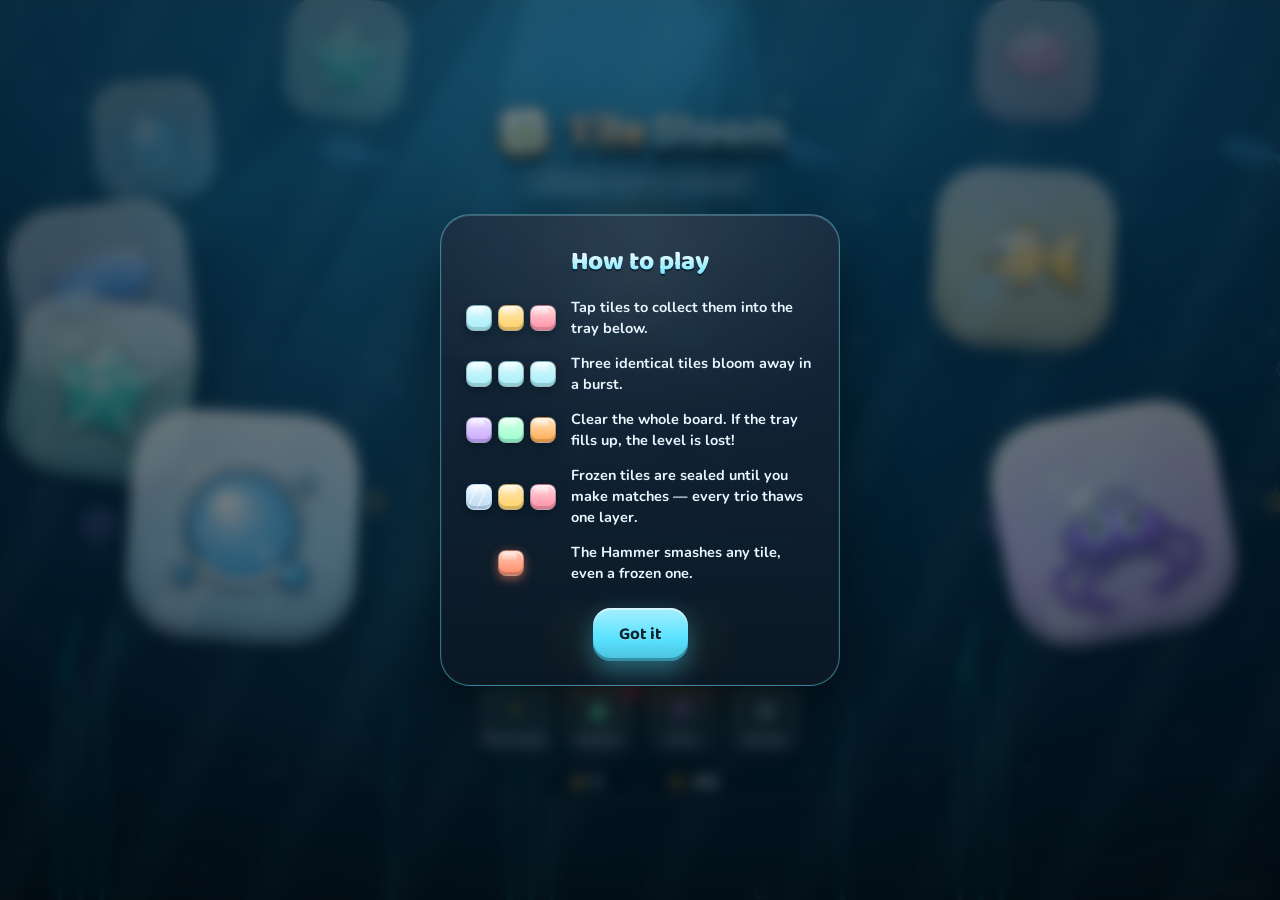
==== commit 778d1891: "Release v1.11.1 — Tile Bloom build" ====
--- a/index.html
+++ b/index.html
@@ -69,7 +69,7 @@
         50% { transform: scale(1.07); }
       }
     </style>
-    <script type="module" crossorigin src="./assets/index-BFuHTg0K.js"></script>
+    <script type="module" crossorigin src="./assets/index-Cc-lL02M.js"></script>
     <link rel="stylesheet" crossorigin href="./assets/index-C2TRDK3H.css">
   </head>
   <body>
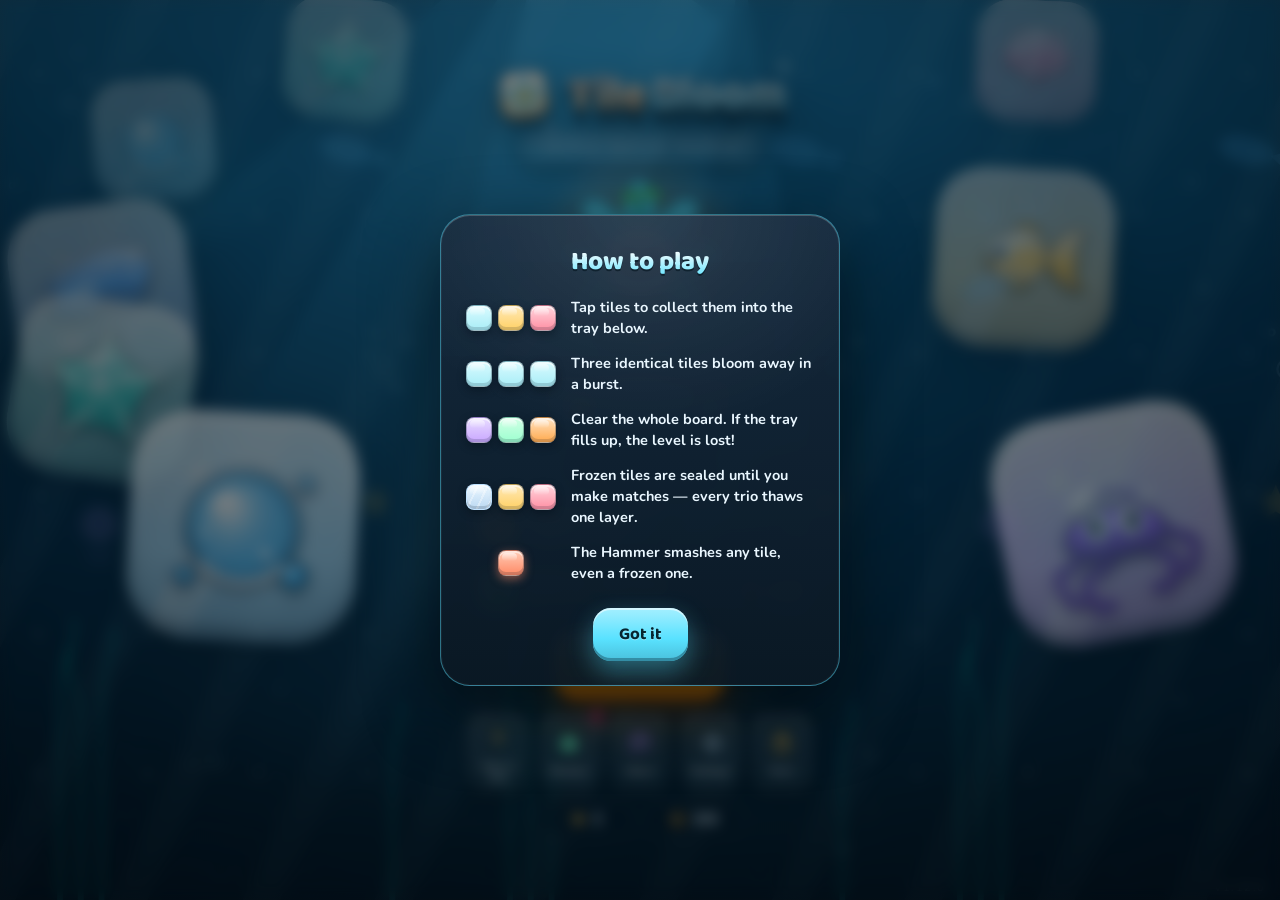
==== commit ffd8463d: "Release v1.12.0 — Tile Bloom build" ====
--- a/index.html
+++ b/index.html
@@ -69,8 +69,8 @@
         50% { transform: scale(1.07); }
       }
     </style>
-    <script type="module" crossorigin src="./assets/index-Cc-lL02M.js"></script>
-    <link rel="stylesheet" crossorigin href="./assets/index-C2TRDK3H.css">
+    <script type="module" crossorigin src="./assets/index-D4QyjMFu.js"></script>
+    <link rel="stylesheet" crossorigin href="./assets/index-BmYCZsi4.css">
   </head>
   <body>
     <div id="boot" aria-hidden="true">
--- a/assets/index-BmYCZsi4.css
+++ b/assets/index-BmYCZsi4.css
@@ -0,0 +1 @@
+@font-face{font-family:"Baloo 2";font-style:normal;font-display:swap;font-weight:600;src:url(./baloo-2-devanagari-600-normal-CuT_xCk5.woff2) format("woff2"),url(./baloo-2-devanagari-600-normal-Cnn1WFYO.woff) format("woff");unicode-range:U+0900-097F,U+1CD0-1CF9,U+200C-200D,U+20A8,U+20B9,U+20F0,U+25CC,U+A830-A839,U+A8E0-A8FF,U+11B00-11B09}@font-face{font-family:"Baloo 2";font-style:normal;font-display:swap;font-weight:600;src:url(./baloo-2-vietnamese-600-normal-C5EqHgu0.woff2) format("woff2"),url(./baloo-2-vietnamese-600-normal-CGkk4Wtx.woff) format("woff");unicode-range:U+0102-0103,U+0110-0111,U+0128-0129,U+0168-0169,U+01A0-01A1,U+01AF-01B0,U+0300-0301,U+0303-0304,U+0308-0309,U+0323,U+0329,U+1EA0-1EF9,U+20AB}@font-face{font-family:"Baloo 2";font-style:normal;font-display:swap;font-weight:600;src:url(./baloo-2-latin-ext-600-normal-DiVeaYrH.woff2) format("woff2"),url(./baloo-2-latin-ext-600-normal-CFaB2nBN.woff) format("woff");unicode-range:U+0100-02BA,U+02BD-02C5,U+02C7-02CC,U+02CE-02D7,U+02DD-02FF,U+0304,U+0308,U+0329,U+1D00-1DBF,U+1E00-1E9F,U+1EF2-1EFF,U+2020,U+20A0-20AB,U+20AD-20C0,U+2113,U+2C60-2C7F,U+A720-A7FF}@font-face{font-family:"Baloo 2";font-style:normal;font-display:swap;font-weight:600;src:url(./baloo-2-latin-600-normal-tIfxVoAe.woff2) format("woff2"),url(./baloo-2-latin-600-normal-B4tNaogw.woff) format("woff");unicode-range:U+0000-00FF,U+0131,U+0152-0153,U+02BB-02BC,U+02C6,U+02DA,U+02DC,U+0304,U+0308,U+0329,U+2000-206F,U+20AC,U+2122,U+2191,U+2193,U+2212,U+2215,U+FEFF,U+FFFD}@font-face{font-family:"Baloo 2";font-style:normal;font-display:swap;font-weight:700;src:url(./baloo-2-devanagari-700-normal-D37Te3iF.woff2) format("woff2"),url(./baloo-2-devanagari-700-normal-CEIF4sJg.woff) format("woff");unicode-range:U+0900-097F,U+1CD0-1CF9,U+200C-200D,U+20A8,U+20B9,U+20F0,U+25CC,U+A830-A839,U+A8E0-A8FF,U+11B00-11B09}@font-face{font-family:"Baloo 2";font-style:normal;font-display:swap;font-weight:700;src:url(./baloo-2-vietnamese-700-normal-h4tlcePq.woff2) format("woff2"),url(./baloo-2-vietnamese-700-normal-DoF59Mjc.woff) format("woff");unicode-range:U+0102-0103,U+0110-0111,U+0128-0129,U+0168-0169,U+01A0-01A1,U+01AF-01B0,U+0300-0301,U+0303-0304,U+0308-0309,U+0323,U+0329,U+1EA0-1EF9,U+20AB}@font-face{font-family:"Baloo 2";font-style:normal;font-display:swap;font-weight:700;src:url(./baloo-2-latin-ext-700-normal-Mlh7kdab.woff2) format("woff2"),url(./baloo-2-latin-ext-700-normal-D6LeXASg.woff) format("woff");unicode-range:U+0100-02BA,U+02BD-02C5,U+02C7-02CC,U+02CE-02D7,U+02DD-02FF,U+0304,U+0308,U+0329,U+1D00-1DBF,U+1E00-1E9F,U+1EF2-1EFF,U+2020,U+20A0-20AB,U+20AD-20C0,U+2113,U+2C60-2C7F,U+A720-A7FF}@font-face{font-family:"Baloo 2";font-style:normal;font-display:swap;font-weight:700;src:url(./baloo-2-latin-700-normal-CqTg7A15.woff2) format("woff2"),url(./baloo-2-latin-700-normal-Ld3Zm3l2.woff) format("woff");unicode-range:U+0000-00FF,U+0131,U+0152-0153,U+02BB-02BC,U+02C6,U+02DA,U+02DC,U+0304,U+0308,U+0329,U+2000-206F,U+20AC,U+2122,U+2191,U+2193,U+2212,U+2215,U+FEFF,U+FFFD}@font-face{font-family:"Baloo 2";font-style:normal;font-display:swap;font-weight:800;src:url(./baloo-2-devanagari-800-normal-BURIY0wZ.woff2) format("woff2"),url(./baloo-2-devanagari-800-normal-YLp1oUqR.woff) format("woff");unicode-range:U+0900-097F,U+1CD0-1CF9,U+200C-200D,U+20A8,U+20B9,U+20F0,U+25CC,U+A830-A839,U+A8E0-A8FF,U+11B00-11B09}@font-face{font-family:"Baloo 2";font-style:normal;font-display:swap;font-weight:800;src:url(./baloo-2-vietnamese-800-normal-ConLnEgt.woff2) format("woff2"),url(./baloo-2-vietnamese-800-normal-GQACmpuv.woff) format("woff");unicode-range:U+0102-0103,U+0110-0111,U+0128-0129,U+0168-0169,U+01A0-01A1,U+01AF-01B0,U+0300-0301,U+0303-0304,U+0308-0309,U+0323,U+0329,U+1EA0-1EF9,U+20AB}@font-face{font-family:"Baloo 2";font-style:normal;font-display:swap;font-weight:800;src:url(./baloo-2-latin-ext-800-normal-C_Iwmf1s.woff2) format("woff2"),url(./baloo-2-latin-ext-800-normal-D-iCxxqE.woff) format("woff");unicode-range:U+0100-02BA,U+02BD-02C5,U+02C7-02CC,U+02CE-02D7,U+02DD-02FF,U+0304,U+0308,U+0329,U+1D00-1DBF,U+1E00-1E9F,U+1EF2-1EFF,U+2020,U+20A0-20AB,U+20AD-20C0,U+2113,U+2C60-2C7F,U+A720-A7FF}@font-face{font-family:"Baloo 2";font-style:normal;font-display:swap;font-weight:800;src:url(./baloo-2-latin-800-normal-BbF3Etk1.woff2) format("woff2"),url(./baloo-2-latin-800-normal-B8BXfZF7.woff) format("woff");unicode-range:U+0000-00FF,U+0131,U+0152-0153,U+02BB-02BC,U+02C6,U+02DA,U+02DC,U+0304,U+0308,U+0329,U+2000-206F,U+20AC,U+2122,U+2191,U+2193,U+2212,U+2215,U+FEFF,U+FFFD}@font-face{font-family:Nunito;font-style:normal;font-display:swap;font-weight:400;src:url(./nunito-cyrillic-ext-400-normal-CuPM9foi.woff2) format("woff2"),url(./nunito-cyrillic-ext-400-normal-xaE7D4Sw.woff) format("woff");unicode-range:U+0460-052F,U+1C80-1C8A,U+20B4,U+2DE0-2DFF,U+A640-A69F,U+FE2E-FE2F}@font-face{font-family:Nunito;font-style:normal;font-display:swap;font-weight:400;src:url(./nunito-cyrillic-400-normal-xAOo5cBP.woff2) format("woff2"),url(./nunito-cyrillic-400-normal-D1j0u8EH.woff) format("woff");unicode-range:U+0301,U+0400-045F,U+0490-0491,U+04B0-04B1,U+2116}@font-face{font-family:Nunito;font-style:normal;font-display:swap;font-weight:400;src:url(./nunito-vietnamese-400-normal-BHkVbP3T.woff2) format("woff2"),url(./nunito-vietnamese-400-normal-DtOtW02z.woff) format("woff");unicode-range:U+0102-0103,U+0110-0111,U+0128-0129,U+0168-0169,U+01A0-01A1,U+01AF-01B0,U+0300-0301,U+0303-0304,U+0308-0309,U+0323,U+0329,U+1EA0-1EF9,U+20AB}@font-face{font-family:Nunito;font-style:normal;font-display:swap;font-weight:400;src:url(./nunito-latin-ext-400-normal-i-8OOpdj.woff2) format("woff2"),url(./nunito-latin-ext-400-normal-CjMJVfGn.woff) format("woff");unicode-range:U+0100-02BA,U+02BD-02C5,U+02C7-02CC,U+02CE-02D7,U+02DD-02FF,U+0304,U+0308,U+0329,U+1D00-1DBF,U+1E00-1E9F,U+1EF2-1EFF,U+2020,U+20A0-20AB,U+20AD-20C0,U+2113,U+2C60-2C7F,U+A720-A7FF}@font-face{font-family:Nunito;font-style:normal;font-display:swap;font-weight:400;src:url(./nunito-latin-400-normal-r8SDr6Up.woff2) format("woff2"),url(./nunito-latin-400-normal-DKg4f3fz.woff) format("woff");unicode-range:U+0000-00FF,U+0131,U+0152-0153,U+02BB-02BC,U+02C6,U+02DA,U+02DC,U+0304,U+0308,U+0329,U+2000-206F,U+20AC,U+2122,U+2191,U+2193,U+2212,U+2215,U+FEFF,U+FFFD}@font-face{font-family:Nunito;font-style:normal;font-display:swap;font-weight:700;src:url(./nunito-cyrillic-ext-700-normal-BuR0mlCG.woff2) format("woff2"),url(./nunito-cyrillic-ext-700-normal-DfoqN4Gs.woff) format("woff");unicode-range:U+0460-052F,U+1C80-1C8A,U+20B4,U+2DE0-2DFF,U+A640-A69F,U+FE2E-FE2F}@font-face{font-family:Nunito;font-style:normal;font-display:swap;font-weight:700;src:url(./nunito-cyrillic-700-normal-DP36NgGt.woff2) format("woff2"),url(./nunito-cyrillic-700-normal-DfHRUDv-.woff) format("woff");unicode-range:U+0301,U+0400-045F,U+0490-0491,U+04B0-04B1,U+2116}@font-face{font-family:Nunito;font-style:normal;font-display:swap;font-weight:700;src:url(./nunito-vietnamese-700-normal-Ch8EUCfz.woff2) format("woff2"),url(./nunito-vietnamese-700-normal-C9SQsXvj.woff) format("woff");unicode-range:U+0102-0103,U+0110-0111,U+0128-0129,U+0168-0169,U+01A0-01A1,U+01AF-01B0,U+0300-0301,U+0303-0304,U+0308-0309,U+0323,U+0329,U+1EA0-1EF9,U+20AB}@font-face{font-family:Nunito;font-style:normal;font-display:swap;font-weight:700;src:url(./nunito-latin-ext-700-normal-BWeMsAzO.woff2) format("woff2"),url(./nunito-latin-ext-700-normal-D4woHhbd.woff) format("woff");unicode-range:U+0100-02BA,U+02BD-02C5,U+02C7-02CC,U+02CE-02D7,U+02DD-02FF,U+0304,U+0308,U+0329,U+1D00-1DBF,U+1E00-1E9F,U+1EF2-1EFF,U+2020,U+20A0-20AB,U+20AD-20C0,U+2113,U+2C60-2C7F,U+A720-A7FF}@font-face{font-family:Nunito;font-style:normal;font-display:swap;font-weight:700;src:url(./nunito-latin-700-normal-Dort48En.woff2) format("woff2"),url(./nunito-latin-700-normal-OcDqTBcA.woff) format("woff");unicode-range:U+0000-00FF,U+0131,U+0152-0153,U+02BB-02BC,U+02C6,U+02DA,U+02DC,U+0304,U+0308,U+0329,U+2000-206F,U+20AC,U+2122,U+2191,U+2193,U+2212,U+2215,U+FEFF,U+FFFD}:root{--sat: env(safe-area-inset-top, 0px);--sab: env(safe-area-inset-bottom, 0px);--sal: env(safe-area-inset-left, 0px);--sar: env(safe-area-inset-right, 0px);--font-display: "Baloo 2", "Nunito", system-ui, sans-serif;--font-body: "Nunito", system-ui, sans-serif;--ink: #eaf7ff;--ink-dim: rgba(234, 247, 255, .62);--accent: #59e2ff;--panel: rgba(255, 255, 255, .07);--panel-strong: rgba(10, 24, 36, .86);--gold: #ffd166;--accent2: #ffd166}*{margin:0;padding:0;box-sizing:border-box;-webkit-tap-highlight-color:transparent}html,body{height:100%;overflow:hidden}body{font-family:var(--font-body);color:var(--ink);background:#041420;user-select:none;-webkit-user-select:none;touch-action:manipulation;overscroll-behavior:none}button{font-family:inherit;color:inherit;border:none;background:none;cursor:pointer;touch-action:manipulation}button:disabled{opacity:.45;pointer-events:none}a{color:var(--accent);text-decoration:none}#app{position:fixed;inset:0}#app>canvas{position:absolute;inset:0;display:block}#ui{position:absolute;inset:0;pointer-events:none;z-index:10}#ui>*{pointer-events:none}#ui button,#ui .screen,#ui .card,#ui .switch,#ui .seg,#ui a,#ui input{pointer-events:auto}body[data-chapter=ocean]{--accent: #59e2ff}body[data-chapter=bakery]{--accent: #ffb0c8}body[data-chapter=cosmos]{--accent: #b18cff}body[data-chapter=zen]{--accent: #8fe6a4}@media(prefers-reduced-motion:reduce){*,*:before,*:after{animation-duration:1ms!important;transition-duration:1ms!important}}.i{width:1.15em;height:1.15em;fill:currentColor;vertical-align:-.22em}#hud{position:absolute;top:calc(var(--sat) + 8px);left:0;right:0;display:flex;justify-content:center;align-items:center;gap:8px;padding:0 8px;z-index:20;flex-wrap:nowrap;overflow:hidden}.chip{display:inline-flex;align-items:center;gap:6px;padding:7px 12px;border-radius:999px;background:linear-gradient(180deg,#ffffff24,#ffffff0d);border:1px solid rgba(255,255,255,.16);box-shadow:inset 0 1px #fff3;backdrop-filter:blur(10px) saturate(1.3);-webkit-backdrop-filter:blur(10px) saturate(1.3);font-weight:800;font-size:13.5px;white-space:nowrap}.chip.level{color:var(--accent);font-family:var(--font-display)}.chip .chip-label{color:var(--ink-dim);font-weight:700;font-size:11px;text-transform:uppercase;letter-spacing:.08em}.icon-btn{width:46px;height:46px;border-radius:15px;display:inline-flex;align-items:center;justify-content:center;background:linear-gradient(180deg,#ffffff26,#ffffff0d);border:1px solid rgba(255,255,255,.18);box-shadow:inset 0 1px #ffffff38,0 6px 14px #020a1259;backdrop-filter:blur(10px);-webkit-backdrop-filter:blur(10px);transition:transform .12s ease,background .2s}.icon-btn:active{transform:scale(.92)}.icon-btn .i{width:20px;height:20px;fill:var(--ink)}.chip.combo-chip{padding:6px 11px;gap:5px;border-color:#ffd16673;background:linear-gradient(180deg,#ffd16638,#ff9f431f);animation:comboChipIn .25s cubic-bezier(.2,1.4,.4,1)}.chip.combo-chip .i{width:15px;height:15px;flex:none;filter:drop-shadow(0 1px 3px rgba(176,94,28,.45))}.chip.combo-chip b{font-family:var(--font-display);font-weight:800;font-size:13.5px;line-height:1;color:#ffcf6e;text-shadow:0 1px 2px rgba(4,22,30,.55)}.chip.combo-chip.hot{border-color:#ff8fa38c;background:linear-gradient(180deg,#ff9f434d,#ff5c782e);box-shadow:0 0 14px #ff8c5a59}.chip.combo-chip.hot b{color:#ff9f8f}.chip.combo-chip b.pop{animation:comboPop .35s cubic-bezier(.2,1.4,.4,1)}@keyframes comboChipIn{0%{transform:scale(.7);opacity:0}to{transform:scale(1);opacity:1}}@keyframes comboPop{0%{transform:scale(.6)}to{transform:scale(1)}}.chip.coins.pop #hud-coins,#hud-coins.pop{animation:coinPop .45s cubic-bezier(.2,1.5,.4,1)}@keyframes coinPop{0%{transform:scale(1)}35%{transform:scale(1.3);color:var(--gold)}to{transform:scale(1)}}.btn{display:inline-flex;align-items:center;justify-content:center;gap:9px;font-family:var(--font-display);font-weight:700;font-size:17px;padding:13px 26px;border-radius:18px;transition:transform .12s ease,filter .2s}.btn:active{transform:scale(.95)}.btn .i{width:1.25em;height:1.25em}.btn.primary{color:#062530;text-shadow:0 1px 0 rgba(255,255,255,.35);background:linear-gradient(180deg,color-mix(in srgb,var(--accent) 55%,#ffffff 45%) 0%,color-mix(in srgb,var(--accent) 88%,#ffffff 12%) 42%,var(--accent) 58%,color-mix(in srgb,var(--accent) 82%,#052537 18%) 100%);box-shadow:inset 0 2px #ffffff8c,inset 0 -3px color-mix(in srgb,var(--accent) 55%,#052537 45%),0 10px 26px color-mix(in srgb,var(--accent) 42%,transparent),0 8px 20px #020a1266}.btn.primary.big{font-size:22px;padding:17px 46px;border-radius:24px;position:relative;overflow:hidden}.btn.primary.big:after{content:"";position:absolute;top:3px;left:10%;right:10%;height:34%;border-radius:999px;background:linear-gradient(180deg,#ffffff8c,#ffffff05);pointer-events:none}.btn.primary.big .i{fill:#fff;filter:drop-shadow(0 2px 3px rgba(4,30,40,.55));position:relative;z-index:1}.btn.primary.big span{position:relative;z-index:1}.btn.primary.big{animation:playGlow 2.4s ease-in-out infinite}#home-play{color:#45280a;text-shadow:0 1px 0 rgba(255,255,255,.5);background:linear-gradient(180deg,#fff6d8,#ffd66e 38%,#ffb02e 62%,#f08c14);box-shadow:inset 0 3px #ffffffbf,inset 0 -5px #c96e12,inset 0 0 26px #ffbe5a59,0 16px 36px #ff96285c,0 8px 18px #020a1266}#home-play:after{background:linear-gradient(180deg,#ffffffb8,#ffffff0d)}@keyframes playGlow{0%,to{filter:brightness(1)}50%{filter:brightness(1.09)}}.btn.ghost{background:linear-gradient(180deg,#ffffff21,#ffffff0d);border:1px solid rgba(255,255,255,.18);backdrop-filter:blur(10px);-webkit-backdrop-filter:blur(10px);color:var(--ink);box-shadow:inset 0 1px #fff3}.btn.ghost.icon-only{padding:13px 15px}.btn.reward{color:#3d2504;text-shadow:0 1px 0 rgba(255,255,255,.4);background:linear-gradient(180deg,#fff3cf,#ffdd8c 45%,#ffb84d);box-shadow:inset 0 2px #ffffffb3,inset 0 -3px #c9882e,0 10px 26px #ffaa5a73,0 8px 20px #020a1259}.btn.reward.used{filter:grayscale(.7)}.screen{position:absolute;inset:0}.screen.modal{display:flex;align-items:center;justify-content:center;background:#020a1080;backdrop-filter:blur(7px) saturate(1.2);-webkit-backdrop-filter:blur(7px) saturate(1.2);z-index:40;animation:fadeIn .25s ease}.card{width:min(88vw,400px);max-height:calc(100vh - 120px);overflow-y:auto;background:radial-gradient(130% 90% at 50% 0%,rgba(255,255,255,.09),transparent 52%),linear-gradient(180deg,#162a3ef0,#0a1824f5);border:1px solid color-mix(in srgb,var(--accent) 45%,transparent);border-radius:30px;padding:26px 24px calc(24px + var(--sab) * .4);text-align:center;box-shadow:0 24px 70px #0000008c,0 0 0 1px #ffffff0d inset,inset 0 1px #ffffff29,inset 0 -1px #00000059;animation:cardIn .32s cubic-bezier(.2,1.3,.4,1)}@keyframes cardIn{0%{transform:scale(.88) translateY(18px);opacity:0}to{transform:scale(1) translateY(0);opacity:1}}@keyframes fadeIn{0%{opacity:0}to{opacity:1}}.card h2{font-family:var(--font-display);font-size:26px;font-weight:800;margin-bottom:14px;background:linear-gradient(180deg,#ffffff 20%,var(--accent) 90%);-webkit-background-clip:text;background-clip:text;color:transparent;filter:drop-shadow(0 2px 0 rgba(4,20,30,.6))}.card .btn+.btn,.card .actions .btn+.btn{margin-top:0}.card>.btn{margin-top:10px}.actions{display:grid;grid-template-columns:repeat(3,1fr);gap:10px;margin-top:16px}.actions .btn{padding:12px 8px;font-size:15px}.actions.col{grid-template-columns:1fr}.set-row{display:flex;align-items:center;justify-content:space-between;padding:12px 2px;border-bottom:1px solid rgba(255,255,255,.07)}.set-row>span{font-weight:700;font-size:15px}.switch{position:relative;width:52px;height:30px;display:inline-block}.switch input{opacity:0;width:0;height:0}.switch i{position:absolute;inset:0;border-radius:999px;background:#ffffff1f;border:1px solid rgba(255,255,255,.2);transition:background .2s}.switch i:after{content:"";position:absolute;top:3px;left:3px;width:22px;height:22px;border-radius:50%;background:#fff;transition:transform .2s cubic-bezier(.2,1.4,.4,1)}.switch input:checked+i{background:var(--accent);border-color:transparent}.switch input:checked+i:after{transform:translate(22px)}.seg{display:inline-flex;background:#ffffff14;border-radius:12px;padding:3px}.seg button{padding:7px 16px;border-radius:9px;font-weight:800;font-size:13px;color:var(--ink-dim)}.seg button.active{background:linear-gradient(180deg,color-mix(in srgb,var(--accent) 62%,#ffffff 38%),var(--accent));color:#04222e;box-shadow:inset 0 1px #ffffff80,0 3px 8px color-mix(in srgb,var(--accent) 40%,transparent)}.about{margin-top:16px;padding:12px;border-radius:16px;background:#ffffff0d;font-size:13px;color:var(--ink-dim);line-height:1.7}.about h3{font-size:13px;font-weight:800;color:var(--ink);text-transform:uppercase;letter-spacing:.1em;margin-bottom:4px}#boosterbar{position:absolute;bottom:calc(var(--sab) + 14px);left:0;right:0;display:flex;justify-content:center;gap:8px;padding:0 6px;z-index:20}.booster{--booster-tint: #8fe6a4;width:68px;display:flex;flex-direction:column;align-items:center;gap:4px;padding:8px 6px 7px;border-radius:16px;background:radial-gradient(135% 95% at 50% 0%,color-mix(in srgb,var(--booster-tint) 52%,transparent),transparent 64%),linear-gradient(180deg,#ffffff2e,#ffffff0f);border:1px solid color-mix(in srgb,var(--booster-tint) 58%,transparent);backdrop-filter:blur(10px) saturate(1.3);-webkit-backdrop-filter:blur(10px) saturate(1.3);box-shadow:inset 0 2px #ffffff4d,inset 0 -3px #020a1259,0 7px 18px #020a126b;transition:transform .12s ease,filter .2s}@media(max-width:380px){#boosterbar{gap:4px}.booster{width:58px;padding:6px 3px 5px}.booster .i{width:16px;height:16px}.booster .b-label{font-size:9px}.booster .b-cost{min-width:40px;font-size:9px}#hud{gap:4px}#hud .chip{padding:6px 8px;gap:4px;font-size:12px}#hud .chip .chip-label{font-size:9px;letter-spacing:.05em}#hud .icon-btn{width:40px;height:40px;border-radius:12px}}.booster .b-head{display:inline-flex;align-items:center;gap:7px;min-width:0}.booster[data-booster=undo]{--booster-tint: #7ee0c3}.booster[data-booster=shuffle]{--booster-tint: #b18cff}.booster[data-booster=hint]{--booster-tint: #ffd166}.booster[data-booster=wand]{--booster-tint: #ff9fb2}.booster[data-booster=hammer]{--booster-tint: #ff8a66}.booster.armed{animation:armedPulse .9s ease-in-out infinite;border-color:#ffb08f;box-shadow:inset 0 2px #ffffff4d,inset 0 -3px #020a1259,0 0 16px #ff8a668c,0 7px 18px #020a126b}.booster.armed .i{transform:rotate(-28deg) scale(1.08)}@keyframes armedPulse{0%,to{transform:translateY(0)}50%{transform:translateY(-3px)}}.booster:active{transform:scale(.93)}.booster:disabled{filter:saturate(.55) brightness(.82)}.booster .i{width:20px;height:20px;flex:none;fill:color-mix(in srgb,var(--booster-tint) 82%,#ffffff 18%);filter:drop-shadow(0 2px 4px rgba(2,10,18,.5))}.booster .b-label{font-family:var(--font-display);font-weight:800;font-size:11px;color:var(--ink);white-space:nowrap}.booster .b-cost{display:inline-flex;align-items:center;gap:4px;min-width:52px;justify-content:center;font-size:10.5px;font-weight:800;padding:2px 7px;border-radius:999px;background:#ffffff1a;color:var(--ink-dim)}.booster .b-cost .i{width:11px;height:11px;fill:var(--gold)}.booster.is-free .b-cost{background:linear-gradient(180deg,#a9f5c8,#6fe3a8);color:#053826;text-shadow:0 1px 0 rgba(255,255,255,.4);box-shadow:0 2px 8px #6fe3a859}.booster.is-ad .b-cost{background:linear-gradient(180deg,#ffd97a,#ffb84d);color:#4a2c05;text-shadow:0 1px 0 rgba(255,255,255,.4);box-shadow:0 2px 8px #ffb84d59}#intro{position:absolute;top:calc(var(--sat) + 64px);left:50%;transform:translate(-50%);display:flex;align-items:center;gap:10px;padding:12px 26px;border-radius:999px;background:var(--panel-strong);border:1px solid color-mix(in srgb,var(--accent) 55%,transparent);font-family:var(--font-display);font-weight:800;font-size:18px;z-index:30;white-space:nowrap}#intro .dot{color:var(--accent)}#intro.go{animation:introSlide 1.05s cubic-bezier(.2,1.2,.4,1) forwards}@keyframes introSlide{0%{opacity:0;transform:translate(-50%) translateY(-30px) scale(.85)}18%{opacity:1;transform:translate(-50%) translateY(0) scale(1)}80%{opacity:1}to{opacity:0;transform:translate(-50%) translateY(-10px)}}#toast{position:absolute;bottom:calc(var(--sab) + 108px);left:50%;transform:translate(-50%);padding:11px 22px;border-radius:16px;background:var(--panel-strong);border:1px solid rgba(255,255,255,.16);font-weight:700;font-size:14px;white-space:nowrap;z-index:45}#toast.show{animation:toastIn 1.7s ease forwards}@keyframes toastIn{0%{opacity:0;transform:translate(-50%) translateY(14px)}12%{opacity:1;transform:translate(-50%) translateY(0)}82%{opacity:1}to{opacity:0;transform:translate(-50%) translateY(-8px)}}.bloom-veil{position:fixed;inset:0;z-index:100;background:#000000e0;display:flex;align-items:center;justify-content:center;animation:fadeIn .2s ease}.bloom-card{width:min(90vw,340px);background:#101821;border:1px solid rgba(255,255,255,.14);border-radius:26px;padding:20px;text-align:center;box-shadow:0 30px 80px #0009}.bloom-badge{display:inline-block;padding:4px 12px;border-radius:7px;background:#ffd166;color:#3d2504;font-size:11px;font-weight:900;letter-spacing:.12em;animation:tagBlink 1.2s steps(2) infinite}@keyframes tagBlink{50%{opacity:.55}}.bloom-creative{margin:16px 0 12px;height:150px;border-radius:18px;background:radial-gradient(120% 130% at 20% 15%,rgba(127,243,255,.35),transparent 55%),radial-gradient(120% 130% at 85% 80%,rgba(193,167,255,.4),transparent 60%),linear-gradient(150deg,#123a4e,#0a1622);position:relative;overflow:hidden;display:flex;flex-direction:column;align-items:center;justify-content:center;gap:4px}.bloom-creative .bloom-spark{position:absolute;width:70px;height:70px;border-radius:20px;border:3px solid rgba(127,243,255,.9);box-shadow:0 0 34px #7ff3ff80;animation:spinFloat 3.2s ease-in-out infinite}@keyframes spinFloat{0%,to{transform:rotate(-6deg) translateY(0)}50%{transform:rotate(8deg) translateY(-10px)}}.bloom-creative .bloom-title{font-family:var(--font-display);font-size:34px;font-weight:800;color:#eaf7ff;text-shadow:0 0 24px rgba(127,243,255,.6)}.bloom-creative .bloom-title span{color:#7ff3ff}.bloom-creative .bloom-sub{font-size:12px;color:#eaf7ff8c;letter-spacing:.2em;text-transform:uppercase}.bloom-note{font-size:12.5px;color:#eaf7ff99;line-height:1.5;margin-bottom:14px}.bloom-timer{position:relative;height:8px;border-radius:999px;background:#ffffff1f;overflow:hidden;margin-bottom:6px}.bloom-timer-fill{position:absolute;left:0;top:0;bottom:0;width:0;background:linear-gradient(90deg,#7ff3ff,#59e2ff);border-radius:999px}.bloom-timer-label{display:block;font-size:12px;font-weight:800;color:#eaf7ffb3;margin-bottom:10px}.bloom-actions{display:flex;gap:10px}.bloom-btn{flex:1;padding:13px 10px;border-radius:15px;font-family:var(--font-display);font-weight:700;font-size:15px}.bloom-x{flex:0 0 52px;background:#ffffff1a;color:var(--ink)}.bloom-primary{background:linear-gradient(160deg,#7ff3ff,#2f9ecf);color:#04222e}.bloom-primary.bloom-ready{animation:bloomReady .8s ease-in-out infinite}@keyframes bloomReady{50%{box-shadow:0 0 26px #7ff3ffcc}}.build-tag{position:absolute;right:14px;bottom:calc(var(--sab) + 5px);font-size:11px;color:#eaf7ff66;letter-spacing:.14em;pointer-events:none}.chip.hearts .i{width:19px;height:19px;filter:drop-shadow(0 2px 3px rgba(0,0,0,.4))}.chip.hearts span{min-width:12px;text-align:center}.badge{position:absolute;top:-5px;right:-7px;width:14px;height:14px;border-radius:50%;background:linear-gradient(160deg,#ff7d97,#e0335e);box-shadow:0 3px 8px #e0335e8c,inset 0 1px #ffffff8c;animation:badgePulse 1.6s ease-in-out infinite}@keyframes badgePulse{0%,to{transform:scale(1)}50%{transform:scale(1.18)}}.btn.m-claim{padding:8px 16px;font-size:14px;border-radius:13px}.binfo{align-self:center;width:34px;height:34px;border-radius:50%;display:grid;place-items:center;font-family:var(--font-display);font-weight:800;font-size:16px;color:var(--ink);background:linear-gradient(180deg,#ffffff29,#ffffff0f);border:1px solid rgba(255,255,255,.22);box-shadow:inset 0 1px #ffffff3d,0 3px 8px #020a1273;cursor:pointer}.binfo:disabled{opacity:.45}.binfo:not(:disabled):active{transform:scale(.92)}.lang-cur{font-size:13px;font-weight:800;color:var(--accent)}.lang-grid{display:grid;grid-template-columns:repeat(3,1fr);gap:8px;padding:10px 0 14px;border-bottom:1px solid rgba(255,255,255,.07)}.lang-grid button{min-height:40px;padding:7px 4px;border-radius:11px;font-weight:700;font-size:12.5px;line-height:1.25;color:var(--ink-dim);background:#ffffff0f;border:1px solid rgba(255,255,255,.1);text-align:center}.lang-grid button.active{background:linear-gradient(180deg,color-mix(in srgb,var(--accent) 62%,#ffffff 38%),var(--accent));color:#04222e;border-color:transparent;box-shadow:inset 0 1px #ffffff80,0 3px 8px color-mix(in srgb,var(--accent) 40%,transparent)}@media(max-height:660px){.lang-grid{max-height:176px;overflow-y:auto}}[dir=rtl] .hc-text,[dir=rtl] .steps,[dir=rtl] .missions-card,[dir=rtl] .boostinfo-list,[dir=rtl] .wb-tx,[dir=rtl] .weekly-card,[dir=rtl] .wk-head h2,[dir=rtl] .about{text-align:right}#scr-home{display:flex;align-items:center;justify-content:center;z-index:30;padding:calc(var(--sat) + 16px) 16px calc(var(--sab) + 16px)}#scr-home:after{content:"";position:absolute;inset:0;pointer-events:none;background:radial-gradient(120% 95% at 50% 46%,#0000 42%,#020a124d)}.home-scene{position:absolute;inset:0;overflow:hidden;pointer-events:none;z-index:0}.home-scene:before{content:"";position:absolute;inset:-90px;animation:sceneDrift 16s ease-in-out infinite alternate}@keyframes sceneDrift{0%{transform:translateY(0)}to{transform:translateY(48px)}}.home-scene:after{content:"";position:absolute;inset:0;background:radial-gradient(140% 90% at 50% 112%,rgba(2,10,18,.42),transparent 55%),radial-gradient(110% 60% at 50% -10%,rgba(255,255,255,.06),transparent 62%)}.home-inner{z-index:1;display:flex;flex-direction:column;align-items:center;gap:11px;text-align:center;animation:cardIn .45s cubic-bezier(.2,1.2,.4,1)}.logo-lockup{position:relative;display:flex;align-items:center;gap:13px;margin-bottom:-1px}.logo-emblem{width:62px;height:62px;flex:none;filter:drop-shadow(0 4px 0 rgba(8,26,40,.45)) drop-shadow(0 11px 16px rgba(2,10,18,.5))}.logo{font-family:var(--font-display);font-weight:800;font-size:46px;line-height:1;letter-spacing:.01em;-webkit-text-stroke:2px rgba(8,26,40,.55);paint-order:stroke fill;background:linear-gradient(180deg,#fff 6%,#f9f1de 38%,#ecd9b4 72%,#cdb586);-webkit-background-clip:text;background-clip:text;color:transparent;filter:drop-shadow(0 3px 0 rgba(8,26,40,.5)) drop-shadow(0 6px 0 rgba(6,20,32,.38)) drop-shadow(0 11px 0 rgba(3,12,22,.32)) drop-shadow(0 18px 22px rgba(2,10,18,.5))}.logo span{padding-left:.08em;background:linear-gradient(180deg,#f2fdff 6%,#c3ecfa 40%,#78d5f2 72%,#38a9d6);-webkit-background-clip:text;background-clip:text}.logo-spark{position:absolute;width:17px;height:17px;pointer-events:none}.logo-spark .i{width:100%;height:100%}.logo-spark.sp1{top:-7px;right:-5px;fill:var(--gold);animation:sparkTwinkle 2.8s ease-in-out infinite}.logo-spark.sp2{bottom:-3px;left:51px;width:13px;height:13px;fill:#8fe0f8;animation:sparkTwinkle 2.8s ease-in-out 1.4s infinite}@keyframes sparkTwinkle{0%,to{transform:scale(.5) rotate(12deg);opacity:.35}50%{transform:scale(1) rotate(0);opacity:1}}.subtitle{font-size:11px;font-weight:800;letter-spacing:.36em;text-transform:uppercase;color:#eaf7ffd9;padding:7px 14px 7px 18px;border-radius:999px;background:linear-gradient(180deg,#ffffff29,#ffffff0a);border:1px solid rgba(255,255,255,.18);box-shadow:inset 0 1px #ffffff38,0 6px 18px #020a1259;margin-top:-3px}.home-mascot{width:188px;height:188px;margin:4px 0 0;position:relative;filter:drop-shadow(0 18px 26px rgba(2,12,20,.55))}.home-mascot:before{content:"";position:absolute;inset:-14%;border-radius:50%;background:radial-gradient(60% 60% at 50% 42%,#ffd88257,#ffd88200 70%),radial-gradient(70% 70% at 50% 42%,#ffffff24,#fff0 75%);z-index:-1}.chapter-chip{display:inline-flex;align-items:center;gap:11px;padding:7px 15px 7px 8px;border-radius:18px;cursor:pointer;font:inherit;background:linear-gradient(180deg,#ffffff24,#ffffff0d);border:1px solid rgba(255,255,255,.18);backdrop-filter:blur(10px);-webkit-backdrop-filter:blur(10px);box-shadow:inset 0 1px #ffffff38,0 8px 20px #020a1266;transition:transform .12s ease}.chapter-chip:active{transform:scale(.97)}.hc-emblem{flex:none;width:46px;height:46px;display:grid;place-items:center;border-radius:50%;background:radial-gradient(120% 100% at 50% 0%,#ffffff29,#ffffff0d);border:2px solid var(--accent);box-shadow:0 4px 10px #020a1273}.hc-text{display:flex;flex-direction:column;align-items:flex-start;gap:1px;text-align:left}.hc-name{font-family:var(--font-display);font-size:16.5px;font-weight:800;color:var(--accent);text-shadow:0 1px 0 rgba(2,10,18,.65)}.hc-sub{font-size:11.5px;font-weight:700;color:var(--ink-dim)}.chapter-chip .i{width:15px;height:15px;margin-left:3px;opacity:.65}.home-actions{display:grid;grid-template-columns:repeat(4,1fr);gap:10px;width:min(100%,344px);margin-top:2px}.home-act{position:relative;display:flex;flex-direction:column;align-items:center;justify-content:center;gap:7px;min-height:68px;padding:9px 5px 8px;border-radius:18px;cursor:pointer;font:inherit;background:linear-gradient(180deg,#ffffff26,#ffffff0d);border:1px solid rgba(255,255,255,.17);backdrop-filter:blur(10px);-webkit-backdrop-filter:blur(10px);box-shadow:inset 0 1px #ffffff3d,0 8px 18px #020a1261;transition:transform .12s ease}.home-act:active{transform:scale(.93)}.home-act .ha-ic{display:grid;place-items:center;width:30px;height:30px}.home-act .ha-ic .i{width:24px;height:24px;filter:drop-shadow(0 2px 4px rgba(2,10,18,.5))}.home-act .ha-tx{font-size:10.5px;font-weight:800;line-height:1.18;color:var(--ink);letter-spacing:.01em}.home-act .ha-ic.howto .i{color:#ffd166;fill:#ffd166}.home-act .ha-ic.missions .i{color:#7bf0c4;fill:#7bf0c4}.home-act .ha-ic.album .i{color:#c9a4ff;fill:#c9a4ff}.home-act .ha-ic.settings .i{color:#aecbdd;fill:#aecbdd}.home-act .badge{top:-6px;right:-5px;border:2px solid rgba(8,24,36,.85)}.home-stats{display:flex;gap:12px;font-size:15px;font-weight:800;color:var(--ink)}.home-stats span{display:inline-flex;align-items:center;justify-content:center;gap:6px;min-width:96px;padding:6px 14px;border-radius:999px;background:#06162273;border:1px solid rgba(255,255,255,.12);box-shadow:inset 0 1px #ffffff1a}.home-stats .i{width:17px;height:17px;filter:drop-shadow(0 2px 3px rgba(0,0,0,.4))}.home-stats .i path{fill:var(--gold)}.version{position:absolute;right:14px;bottom:calc(var(--sab) + 5px);font-size:11px;color:#eaf7ff59;letter-spacing:.14em}@media(max-height:720px){.home-inner{gap:8px}.logo{font-size:40px}.logo-emblem{width:54px;height:54px}.home-mascot{width:150px;height:150px}.home-act{min-height:60px}}@media(max-width:359px){.logo{font-size:38px}.logo-emblem{width:50px;height:50px}.logo-lockup{gap:10px}.home-act .ha-tx{font-size:9.5px}.home-actions{gap:8px}}body[data-chapter=ocean] .home-scene{background-image:url("data:image/svg+xml,%3Csvg xmlns='http://www.w3.org/2000/svg' viewBox='0 0 390 780'%3E%3Cg fill='none' stroke='%2317c8b8' stroke-opacity='0.2' stroke-width='5' stroke-linecap='round'%3E%3Cpath d='M52 780V600c0-30 16-40 12-62'/%3E%3Cpath d='M70 780V620c0-22-14-32-10-56'/%3E%3Cpath d='M88 780V604c0-26 12-36 10-58'/%3E%3Cpath d='M340 780V660c0-24 12-32 8-50'/%3E%3C/g%3E%3Cg transform='translate(300 130) rotate(14)' fill='%2366c4ff' fill-opacity='0.22'%3E%3Cellipse rx='24' ry='12'/%3E%3Cpath d='M22 0l16-9v18z'/%3E%3C/g%3E%3Cg transform='translate(70 250) rotate(-10) scale(0.8)' fill='%2366c4ff' fill-opacity='0.15'%3E%3Cellipse rx='24' ry='12'/%3E%3Cpath d='M22 0l16-9v18z'/%3E%3C/g%3E%3Cpath transform='translate(310 420) scale(1.3)' d='M12 0l3 7 8 1-6 6 2 8-7-4-7 4 2-8-6-6 8-1z' fill='%23ffd166' fill-opacity='0.18'/%3E%3Cg transform='translate(86 470)' fill='%23c9a4ff' fill-opacity='0.15'%3E%3Cpath d='M-16-16a16 16 0 0132 0c0 10-7 16-16 16s-16-6-16-16z'/%3E%3Cpath d='M-8 2q2 10 0 18M0 2q2 12 0 20M8 2q-2 10 0 18' fill='none' stroke='%23c9a4ff' stroke-opacity='0.15' stroke-width='2'/%3E%3C/g%3E%3Cg fill='none' stroke='%23bfeaff' stroke-opacity='0.2' stroke-width='2'%3E%3Ccircle cx='335' cy='320' r='8'/%3E%3Ccircle cx='352' cy='296' r='4.5'/%3E%3Ccircle cx='322' cy='288' r='2.6'/%3E%3Ccircle cx='60' cy='90' r='6'/%3E%3Ccircle cx='76' cy='70' r='3.5'/%3E%3C/g%3E%3C/svg%3E"),repeating-linear-gradient(115deg,#bef0ff09 0 34px,#bef0ff00 34px 120px),radial-gradient(170% 60% at 50% 0%,rgba(64,178,224,.18),transparent 62%),radial-gradient(150px 110px at 14% 20%,rgba(89,226,255,.15),transparent 70%),radial-gradient(160px 120px at 86% 58%,rgba(64,178,224,.13),transparent 70%)}body[data-chapter=ocean] .home-scene:before{background-image:radial-gradient(circle 3px at 18px 24px,rgba(198,240,255,.22) 99%,transparent),radial-gradient(circle 2px at 64px 52px,rgba(198,240,255,.15) 99%,transparent),radial-gradient(circle 1.6px at 40px 84px,rgba(198,240,255,.11) 99%,transparent);background-size:110px 140px,150px 170px,90px 110px}body[data-chapter=bakery] .home-scene{background-image:url("data:image/svg+xml,%3Csvg xmlns='http://www.w3.org/2000/svg' viewBox='0 0 390 780'%3E%3Cg transform='translate(312 150)'%3E%3Ccircle r='26' fill='none' stroke='%23ffb0c8' stroke-opacity='0.26' stroke-width='11'/%3E%3Cpath d='M-15-7l6 3M-3-16l3 6M13-11l4 5M-17 7l6-2M9 13l5-4' stroke='%23ffe3a3' stroke-opacity='0.3' stroke-width='3' stroke-linecap='round' fill='none'/%3E%3C/g%3E%3Cg transform='translate(74 420)'%3E%3Cellipse cy='-15' rx='21' ry='9' fill='%23ffd9e6' fill-opacity='0.2'/%3E%3Cellipse rx='21' ry='9' fill='%23f7c5d8' fill-opacity='0.17'/%3E%3Cellipse cy='15' rx='21' ry='9' fill='%23ffd9e6' fill-opacity='0.15'/%3E%3C/g%3E%3Cg transform='translate(322 600)'%3E%3Ccircle r='18' fill='%23e0b98a' fill-opacity='0.2'/%3E%3Ccircle cx='-5' cy='-4' r='2.3' fill='%237a4f2a' fill-opacity='0.32'/%3E%3Ccircle cx='6' cy='2' r='2' fill='%237a4f2a' fill-opacity='0.32'/%3E%3Ccircle cx='-1' cy='8' r='1.9' fill='%237a4f2a' fill-opacity='0.32'/%3E%3C/g%3E%3Cg transform='translate(318 380)'%3E%3Cpath d='M-16 2h32l-5 16h-22z' fill='%23ffd9e6' fill-opacity='0.18'/%3E%3Cellipse cy='-6' rx='20' ry='10' fill='%23ffb0c8' fill-opacity='0.24'/%3E%3Ccircle cx='-6' cy='-12' r='2.4' fill='%23e0335e' fill-opacity='0.22'/%3E%3C/g%3E%3Cg transform='translate(70 120)' fill='%23ffe3a3' fill-opacity='0.16'%3E%3Cellipse rx='16' ry='7'/%3E%3Cellipse cx='10' cy='10' rx='12' ry='6'/%3E%3C/g%3E%3C/svg%3E"),radial-gradient(170% 60% at 50% 0%,rgba(255,190,210,.14),transparent 62%),radial-gradient(150px 110px at 82% 14%,rgba(255,176,200,.18),transparent 70%),radial-gradient(140px 110px at 14% 64%,rgba(255,209,102,.13),transparent 70%)}body[data-chapter=bakery] .home-scene:before{background-image:radial-gradient(circle 2.6px at 24px 32px,rgba(255,209,102,.22) 99%,transparent),radial-gradient(circle 1.9px at 60px 14px,rgba(255,176,200,.18) 99%,transparent),radial-gradient(circle 2.2px at 44px 64px,rgba(255,240,210,.14) 99%,transparent);background-size:120px 140px,150px 120px,100px 100px}body[data-chapter=cosmos] .home-scene{background-image:url("data:image/svg+xml,%3Csvg xmlns='http://www.w3.org/2000/svg' viewBox='0 0 390 780'%3E%3Cg transform='translate(318 170)'%3E%3Ccircle r='17' fill='%23b18cff' fill-opacity='0.2'/%3E%3Cellipse rx='28' ry='9' transform='rotate(-18)' fill='none' stroke='%23d9c8ff' stroke-opacity='0.26' stroke-width='3'/%3E%3C/g%3E%3Cg transform='translate(66 120)'%3E%3Cpath d='M0 0l40-15-26 32z' fill='%2389e2ff' fill-opacity='0.13'/%3E%3Ccircle r='5' fill='%23eaf7ff' fill-opacity='0.32'/%3E%3C/g%3E%3Cpath transform='translate(330 560) scale(1.5)' d='M14 4a8 8 0 110 16 10 10 0 010-16z' fill='%23ffe9a8' fill-opacity='0.14'/%3E%3Cg stroke='%23d9c8ff' stroke-opacity='0.17' stroke-width='1.5' fill='%23fff' fill-opacity='0.24'%3E%3Cpath d='M48 620l26-18 30 8' fill='none'/%3E%3Ccircle cx='48' cy='620' r='3'/%3E%3Ccircle cx='74' cy='602' r='2.2'/%3E%3Ccircle cx='104' cy='610' r='2.6'/%3E%3C/g%3E%3Cg transform='translate(60 360)'%3E%3Ccircle r='10' fill='%2389e2ff' fill-opacity='0.16'/%3E%3Ccircle cx='14' cy='8' r='5' fill='%23b18cff' fill-opacity='0.16'/%3E%3C/g%3E%3C/svg%3E"),radial-gradient(170% 60% at 50% 0%,rgba(140,120,255,.16),transparent 62%),radial-gradient(260px 180px at 22% 20%,rgba(177,140,255,.18),transparent 70%),radial-gradient(280px 200px at 78% 62%,rgba(89,226,255,.1),transparent 70%)}body[data-chapter=cosmos] .home-scene:before{background-image:radial-gradient(circle 1.8px at 18px 28px,rgba(255,255,255,.5) 99%,transparent),radial-gradient(circle 1.3px at 52px 66px,rgba(232,224,255,.38) 99%,transparent),radial-gradient(circle 2.2px at 76px 16px,rgba(255,255,255,.46) 99%,transparent),radial-gradient(circle 1.5px at 100px 44px,rgba(255,255,255,.3) 99%,transparent);background-size:130px 110px,160px 140px,100px 90px,180px 150px}body[data-chapter=zen] .home-scene{background-image:url("data:image/svg+xml,%3Csvg xmlns='http://www.w3.org/2000/svg' viewBox='0 0 390 780'%3E%3Cg transform='translate(320 200)' fill='%238fe6a4' fill-opacity='0.2'%3E%3Cpath d='M0-6C-12-18-24-12-26 2c10 4 20 2 26-2z'/%3E%3Cpath d='M0-6C12-18 24-12 26 2c-10 4-20 2-26-2z'/%3E%3Cpath d='M0-22C-6-30-14-28-16-20c6 2 12 0 16-2zM0-22C6-30 14-28 16-20c-6 2-12 0-16-2z'/%3E%3Cellipse cy='6' rx='30' ry='6' fill='%236bd48e' fill-opacity='0.16'/%3E%3C/g%3E%3Cg transform='translate(78 640)' fill='%239db6a5' fill-opacity='0.18'%3E%3Cellipse rx='19' ry='7'/%3E%3Cellipse cy='-13' rx='14' ry='6'/%3E%3Cellipse cy='-24' cx='-1' rx='10' ry='5'/%3E%3C/g%3E%3Cg fill='none' stroke='%235fbf7e' stroke-opacity='0.18' stroke-width='3.5' stroke-linecap='round'%3E%3Cpath d='M340 780V560c-8-22 6-32 2-52'/%3E%3Cpath d='M354 780V576c0-16-10-24-6-40'/%3E%3C/g%3E%3Cg fill='none' stroke='%235fbf7e' stroke-opacity='0.14' stroke-width='3' stroke-linecap='round'%3E%3Cpath d='M40 180V60c-6-16 4-24 2-38'/%3E%3C/g%3E%3C/svg%3E"),radial-gradient(170% 60% at 50% 0%,rgba(160,240,180,.12),transparent 62%),radial-gradient(170px 120px at 18% 32%,rgba(143,230,164,.14),transparent 70%)}body[data-chapter=zen] .home-scene:before{background-image:radial-gradient(circle 2.2px at 28px 36px,rgba(255,240,170,.2) 99%,transparent),radial-gradient(circle 1.6px at 74px 84px,rgba(255,240,170,.13) 99%,transparent);background-size:130px 160px,160px 130px}.mascot{width:100%;height:100%;animation:mascotBob 3.4s ease-in-out infinite}@keyframes mascotBob{0%,to{transform:translateY(0) rotate(-1.2deg)}50%{transform:translateY(-9px) rotate(1.2deg)}}.mascot[data-state=happy]{animation:mascotBob 1.6s ease-in-out infinite}.mascot[data-state=happy] .mb-petals{animation:petalWiggle .7s ease-in-out infinite;transform-origin:70px 62px}@keyframes petalWiggle{0%,to{transform:rotate(-7deg) scale(1.05)}50%{transform:rotate(7deg) scale(1.05)}}.mascot .mb-frown{display:none}.mascot[data-state=sad] .mb-frown{display:block}.mascot[data-state=sad] .mb-smile{display:none}.mascot[data-state=sad] .mb-petals{opacity:.55;transform:rotate(4deg);transform-origin:70px 62px}.fail-mascot{width:108px;height:108px;margin:-4px auto 6px}.steps{text-align:left;display:flex;flex-direction:column;gap:14px;margin:8px 0 14px}.step{display:flex;align-items:center;gap:14px}.step p{font-size:14.5px;line-height:1.45;font-weight:600}.step-vis{flex:0 0 92px;display:flex;align-items:center;justify-content:center;gap:6px}.step-vis .sq{width:26px;height:26px;border-radius:8px;border:1px solid rgba(10,24,40,.28);box-shadow:inset 0 2px #fff9,inset 0 -3px #0a182829,0 3px 8px #020a1273;position:relative;overflow:hidden}.step-vis .sq:after{content:"";position:absolute;top:2px;left:3px;right:6px;height:8px;border-radius:6px;background:linear-gradient(180deg,#ffffffa6,#fff0)}.step-vis .sq.a{background:linear-gradient(180deg,#d9fbff,#a9edf7)}.step-vis .sq.b{background:linear-gradient(180deg,#ffe9b8,#ffd166)}.step-vis .sq.c{background:linear-gradient(180deg,#ffd6de,#ff8fa3)}.step-vis .sq.d{background:linear-gradient(180deg,#e8dcff,#c9a7ff)}.step-vis .sq.e{background:linear-gradient(180deg,#d0ffe4,#9dffd0)}.step-vis .sq.f{background:linear-gradient(180deg,#ffe3c2,#ffa94d)}.step-vis .sq.h{background:repeating-linear-gradient(115deg,#ffffff59 0 2px,#bee1ff00 2px 9px),linear-gradient(180deg,#e9f6ff,#bcd9f2);border-color:#bee1ffe6}.step-vis .sq.j{background:linear-gradient(180deg,#ffcbb5,#ff8a66);box-shadow:inset 0 2px #ffffff8c,inset 0 -3px #0a18282e,0 3px 10px #ff8a6680}.stars{display:flex;justify-content:center;gap:12px;margin:2px 0 8px}.cstar{font-size:54px;line-height:1;color:#ffffff24;transition:none;filter:drop-shadow(0 3px 0 rgba(0,0,0,.28))}.cstar:before{content:"★"}.cstar.on{color:#ffd166;text-shadow:0 0 26px rgba(255,209,102,.8),0 2px 0 #c98a2e,0 4px 0 rgba(90,52,4,.5);animation:starPop .5s cubic-bezier(.2,1.6,.4,1)}@keyframes starPop{0%{transform:scale(0) rotate(-40deg)}70%{transform:scale(1.25) rotate(6deg)}to{transform:scale(1) rotate(0)}}.res-grid{display:grid;grid-template-columns:1fr 1fr;gap:10px;margin-bottom:12px}.res-grid>div{background:linear-gradient(180deg,#ffffff17,#ffffff0a);border:1px solid rgba(255,255,255,.1);box-shadow:inset 0 1px #ffffff29;border-radius:16px;padding:10px;display:flex;flex-direction:column;gap:2px}.res-grid .k{font-size:11px;font-weight:800;text-transform:uppercase;letter-spacing:.1em;color:var(--ink-dim)}.res-grid .v{font-family:var(--font-display);font-size:21px;font-weight:800}.coins-earn{font-family:var(--font-display);font-weight:800;font-size:19px;color:var(--gold);margin-bottom:4px;text-shadow:0 2px 0 rgba(120,70,10,.45),0 0 20px rgba(255,209,102,.4)}.fail-text{font-size:15px;color:var(--ink-dim);margin-bottom:6px}[hidden]{display:none!important}.home-hearts{display:flex;flex-direction:column;align-items:center;gap:3px;margin-top:2px}.heart-pips{display:flex;gap:4px;padding:6px 12px;border-radius:999px;background:#06162273;border:1px solid rgba(255,255,255,.12);box-shadow:inset 0 1px #ffffff1a}.heart-pips .pip{width:22px;height:22px;display:inline-flex;filter:saturate(.35) brightness(1.55);opacity:.5;transition:filter .25s ease,opacity .25s ease}.heart-pips .pip.on{opacity:1;filter:drop-shadow(0 3px 4px rgba(140,20,50,.55));animation:pipIn .4s cubic-bezier(.2,1.4,.4,1)}@keyframes pipIn{0%{transform:scale(.55)}to{transform:scale(1)}}.heart-timer{font-size:12px;font-weight:800;color:#eaf7ffb8;letter-spacing:.02em}.heart-timer:empty{display:none}.missions-card{text-align:left}.missions-card h2{text-align:center}.gift{display:flex;align-items:center;gap:14px;padding:14px 16px;border-radius:20px;margin:4px 0 16px;background:radial-gradient(120% 140% at 0% 0%,rgba(255,216,130,.16),transparent 60%),linear-gradient(180deg,#ffffff1a,#ffffff08);border:1px solid rgba(255,213,110,.35);box-shadow:inset 0 1px #ffffff38}.gift.claimed{opacity:.55}.gift-ic{flex:0 0 44px;width:44px;height:44px;display:flex;align-items:center;justify-content:center;border-radius:15px;background:linear-gradient(160deg,#ffe9b0,#f3b24d);box-shadow:inset 0 2px #fff9,0 6px 14px #f3b24d66;color:#5d3a10}.gift-ic .i{width:24px;height:24px}.gift-body{flex:1;display:flex;flex-direction:column;gap:2px;min-width:0}.gift-body b{font-family:var(--font-display);font-size:15px;color:var(--ink);white-space:nowrap}.gift-body .gift-text{font-size:12px;color:var(--ink-dim);line-height:1.35}.gift-reward{display:inline-flex;align-items:center;gap:5px;margin-top:3px;font-size:13px;font-weight:800;color:var(--gold)}.gift-reward .i{width:15px;height:15px;filter:drop-shadow(0 2px 3px rgba(0,0,0,.4))}.gift-reward .i:first-child path{fill:url(#tbHeartG)}.gift-claim{flex:0 0 auto;padding:9px 13px;font-size:13px;border-radius:13px}.mission-list{list-style:none;display:flex;flex-direction:column;gap:10px;margin-bottom:14px}.mission{padding:12px 14px;border-radius:20px;background:linear-gradient(180deg,#ffffff14,#ffffff05);border:1px solid rgba(255,255,255,.12);box-shadow:inset 0 1px #ffffff29;transition:opacity .25s ease,border-color .25s ease}.mission.done{border-color:color-mix(in srgb,var(--accent) 55%,transparent)}.mission.claimed{opacity:.55}.m-head{display:flex;align-items:center;gap:10px;margin-bottom:9px}.m-ic{flex:0 0 38px;width:38px;height:38px;display:flex;align-items:center;justify-content:center;border-radius:13px;background:linear-gradient(160deg,#fff3,#ffffff0d);border:1px solid rgba(255,255,255,.16);color:var(--accent)}.m-ic .i{width:21px;height:21px}.m-title{flex:1;font-weight:800;font-size:14.5px;color:var(--ink);line-height:1.3}.m-bar{height:9px;border-radius:999px;background:#04101a8c;border:1px solid rgba(255,255,255,.08);overflow:hidden}.m-bar i{display:block;height:100%;border-radius:999px;background:linear-gradient(90deg,#6fe3ff,var(--accent));box-shadow:0 0 10px #6edcff80;transition:width .5s cubic-bezier(.2,1,.4,1)}.mission.done .m-bar i{background:linear-gradient(90deg,#ffd166,#7ee081);box-shadow:0 0 10px #bee68280}.m-meta{display:flex;align-items:center;gap:10px;margin-top:9px}.m-prog{font-size:12px;font-weight:800;color:var(--ink-dim);letter-spacing:.04em}.m-reward{display:inline-flex;align-items:center;gap:4px;flex:1;font-size:13px;font-weight:800;color:var(--gold)}.m-reward .i{width:15px;height:15px;filter:drop-shadow(0 2px 3px rgba(0,0,0,.4))}.m-reward .i:first-child path{fill:url(#tbHeartG)}.m-claimed{font-size:12.5px;font-weight:800;color:#7ee081;letter-spacing:.04em}.nohearts-card{text-align:center}.nh-hearts{display:flex;justify-content:center;gap:7px;margin:2px 0 12px}.nh-hearts .pip{width:30px;height:30px;display:inline-flex;filter:grayscale(1) brightness(1.45);opacity:.5}.nh-hearts .pip.on{opacity:1;filter:none}.nh-timer{font-family:var(--font-display);font-size:17px;font-weight:800;color:var(--accent);margin-bottom:4px}.fail-heart{display:flex;align-items:center;justify-content:center;gap:7px;font-size:13px;font-weight:800;color:#ff9db0;margin:-4px 0 10px}.fail-heart .i{width:16px;height:16px;filter:drop-shadow(0 2px 3px rgba(0,0,0,.4))}.fail-mercy{display:flex;align-items:center;justify-content:center;gap:7px;font-size:13px;font-weight:800;color:#9dffd0;margin:-4px 0 10px}.fail-mercy .i{width:15px;height:15px;filter:drop-shadow(0 2px 3px rgba(0,0,0,.4))}.complete-badges{display:flex;justify-content:center;gap:8px;margin:-2px 0 8px;min-height:0}.cbadge{padding:5px 12px;border-radius:999px;font-size:11.5px;font-weight:900;letter-spacing:.08em;text-transform:uppercase;animation:badgePop .45s cubic-bezier(.34,1.56,.64,1)}.cbadge.newbest{background:linear-gradient(180deg,#ffe3a3,#ffb84d);color:#6b3d0e;border:1px solid #b8832e;box-shadow:0 3px 10px #ffb84d73,inset 0 1px #ffffffb3}.cbadge.cleanrun{background:linear-gradient(180deg,#b4f6d2,#7ee0c3);color:#0b4634;border:1px solid #47a886;box-shadow:0 3px 10px #7ee0c366,inset 0 1px #ffffffa6}@keyframes badgePop{0%{transform:scale(.4);opacity:0}60%{transform:scale(1.18)}to{transform:scale(1);opacity:1}}.run-stats{display:grid;grid-template-columns:1fr 1fr;gap:10px;margin-bottom:12px}.run-stats>div{background:linear-gradient(180deg,#ffffff12,#ffffff08);border:1px solid rgba(255,255,255,.09);box-shadow:inset 0 1px #ffffff24;border-radius:14px;padding:8px 10px;display:flex;flex-direction:column;gap:2px}.run-stats .k{font-size:10.5px;font-weight:800;text-transform:uppercase;letter-spacing:.1em;color:var(--ink-dim)}.run-stats .v{font-family:var(--font-display);font-size:18px;font-weight:800}#scr-map{z-index:30;display:flex;flex-direction:column;background:radial-gradient(130% 55% at 50% -10%,#7ee0c31f,#020a1200 60%),linear-gradient(180deg,#04101ae6,#020a12f7);backdrop-filter:blur(10px);-webkit-backdrop-filter:blur(10px);animation:fadeIn .25s ease}.map-head{display:flex;align-items:center;gap:10px;padding:12px 16px;position:sticky;top:0;z-index:4;background:#030c14c7;backdrop-filter:blur(8px);-webkit-backdrop-filter:blur(8px);border-bottom:1px solid rgba(255,255,255,.08)}.map-head h2{flex:1;text-align:center;margin:0;font-family:var(--font-display);font-size:21px;letter-spacing:.02em}.map-progress{display:flex;align-items:center;justify-content:flex-end;gap:5px;min-width:60px;padding:4px 10px;border-radius:999px;background:#ffd1661f;border:1px solid rgba(255,209,102,.38);font-weight:800;font-size:13px;color:var(--gold)}.map-progress .i{width:15px;height:15px;fill:var(--gold)}.map-scroll{flex:1;overflow-y:auto;padding:12px 10px 96px;scrollbar-width:thin}.map-ch{position:relative;margin:0 0 18px}.map-scene{position:absolute;inset:0;border-radius:24px;pointer-events:none;box-shadow:inset 0 1px #ffffff12,inset 0 0 70px #020a1280,0 18px 40px #020a1273}.map-scene.ocean{background-image:url("data:image/svg+xml,%3Csvg xmlns='http://www.w3.org/2000/svg' viewBox='0 0 360 460'%3E%3Cg fill='none' stroke='%2317c8b8' stroke-opacity='0.22' stroke-width='5' stroke-linecap='round'%3E%3Cpath d='M48 460V330c0-28 16-38 12-58'/%3E%3Cpath d='M64 460V344c0-20-14-30-10-52'/%3E%3Cpath d='M80 460V332c0-24 12-34 10-56'/%3E%3C/g%3E%3Cg transform='translate(238 120) rotate(12)' fill='%2366c4ff' fill-opacity='0.24'%3E%3Cellipse rx='22' ry='11'/%3E%3Cpath d='M20 0l14-8v16z'/%3E%3C/g%3E%3Cpath transform='translate(72 96) scale(1.1)' d='M12 0l3 7 8 1-6 6 2 8-7-4-7 4 2-8-6-6 8-1z' fill='%23ffd166' fill-opacity='0.2'/%3E%3Cg fill='none' stroke='%23bfeaff' stroke-opacity='0.22' stroke-width='2'%3E%3Ccircle cx='312' cy='392' r='7'/%3E%3Ccircle cx='330' cy='370' r='4'/%3E%3Ccircle cx='300' cy='376' r='2.5'/%3E%3C/g%3E%3Cg transform='translate(140 250)' fill='%23c9a4ff' fill-opacity='0.18'%3E%3Cpath d='M-16-16a16 16 0 0132 0c0 10-7 16-16 16s-16-6-16-16z'/%3E%3Cpath d='M-8 2q2 10 0 18M0 2q2 12 0 20M8 2q-2 10 0 18' fill='none' stroke='%23c9a4ff' stroke-opacity='0.18' stroke-width='2'/%3E%3C/g%3E%3C/svg%3E"),repeating-linear-gradient(115deg,#bef0ff0b 0 34px,#bef0ff00 34px 120px),radial-gradient(160% 90% at 50% 0%,rgba(64,178,224,.16),transparent 60%),radial-gradient(130px 90px at 12% 16%,rgba(89,226,255,.16),transparent 70%),radial-gradient(140px 90px at 88% 62%,rgba(64,178,224,.15),transparent 70%),radial-gradient(circle 3px at 14px 20px,rgba(198,240,255,.22) 99%,transparent),radial-gradient(circle 2px at 62px 46px,rgba(198,240,255,.16) 99%,transparent),radial-gradient(circle 1.5px at 38px 78px,rgba(198,240,255,.12) 99%,transparent),linear-gradient(180deg,#104268a8,#061e34c7);background-size:360px 460px,auto,auto,auto,auto,96px 120px,120px 150px,84px 100px,auto}.map-scene.ocean:after{content:"";position:absolute;left:0;right:0;bottom:0;height:62px;border-radius:0 0 24px 24px;background:radial-gradient(54px 44px at 27px 110%,rgba(89,226,255,.24),transparent 72%),radial-gradient(54px 44px at 81px 110%,rgba(89,226,255,.16),transparent 72%);background-size:108px 62px;background-repeat:repeat-x}.map-scene.bakery{background-image:url("data:image/svg+xml,%3Csvg xmlns='http://www.w3.org/2000/svg' viewBox='0 0 360 460'%3E%3Cg transform='translate(90 110)'%3E%3Ccircle r='24' fill='none' stroke='%23ffb0c8' stroke-opacity='0.28' stroke-width='10'/%3E%3Cpath d='M-14 -6l6 3M-2 -14l3 6M12 -10l4 5M-16 6l6-2M8 12l5-4' stroke='%23ffe3a3' stroke-opacity='0.34' stroke-width='3' stroke-linecap='round' fill='none'/%3E%3C/g%3E%3Cg transform='translate(270 300)'%3E%3Cellipse cy='-14' rx='20' ry='9' fill='%23ffd9e6' fill-opacity='0.22'/%3E%3Cellipse rx='20' ry='9' fill='%23f7c5d8' fill-opacity='0.19'/%3E%3Cellipse cy='14' rx='20' ry='9' fill='%23ffd9e6' fill-opacity='0.16'/%3E%3C/g%3E%3Cg transform='translate(60 330)'%3E%3Ccircle r='17' fill='%23e0b98a' fill-opacity='0.2'/%3E%3Ccircle cx='-5' cy='-4' r='2.2' fill='%237a4f2a' fill-opacity='0.32'/%3E%3Ccircle cx='6' cy='2' r='2' fill='%237a4f2a' fill-opacity='0.32'/%3E%3Ccircle cx='-1' cy='7' r='1.8' fill='%237a4f2a' fill-opacity='0.32'/%3E%3C/g%3E%3C/svg%3E"),radial-gradient(160% 90% at 50% 0%,rgba(255,190,210,.13),transparent 60%),radial-gradient(130px 90px at 80% 12%,rgba(255,176,200,.22),transparent 70%),radial-gradient(120px 80px at 15% 66%,rgba(255,209,102,.18),transparent 70%),radial-gradient(circle 2.6px at 22px 30px,rgba(255,209,102,.24) 99%,transparent),radial-gradient(circle 1.8px at 58px 12px,rgba(255,176,200,.2) 99%,transparent),radial-gradient(circle 2.2px at 40px 60px,rgba(255,240,210,.16) 99%,transparent),linear-gradient(180deg,#6034429e,#341c26bf);background-size:360px 460px,auto,auto,auto,110px 130px,140px 110px,90px 90px,auto}.map-scene.cosmos{background-image:url("data:image/svg+xml,%3Csvg xmlns='http://www.w3.org/2000/svg' viewBox='0 0 360 460'%3E%3Cg transform='translate(280 140)'%3E%3Ccircle r='16' fill='%23b18cff' fill-opacity='0.19'/%3E%3Cellipse rx='26' ry='8' transform='rotate(-18)' fill='none' stroke='%23d9c8ff' stroke-opacity='0.26' stroke-width='3'/%3E%3C/g%3E%3Cg transform='translate(70 70)'%3E%3Cpath d='M0 0l38-14-24 30z' fill='%2389e2ff' fill-opacity='0.13'/%3E%3Ccircle r='5' fill='%23eaf7ff' fill-opacity='0.32'/%3E%3C/g%3E%3Cpath transform='translate(150 340) scale(1.3)' d='M14 4a8 8 0 110 16 10 10 0 010-16z' fill='%23ffe9a8' fill-opacity='0.15'/%3E%3Cg stroke='%23d9c8ff' stroke-opacity='0.19' stroke-width='1.5' fill='%23fff' fill-opacity='0.26'%3E%3Cpath d='M40 380l26-18 30 8' fill='none'/%3E%3Ccircle cx='40' cy='380' r='3'/%3E%3Ccircle cx='66' cy='362' r='2.2'/%3E%3Ccircle cx='96' cy='370' r='2.6'/%3E%3C/g%3E%3C/svg%3E"),radial-gradient(160% 90% at 50% 0%,rgba(140,120,255,.16),transparent 60%),radial-gradient(240px 160px at 25% 18%,rgba(177,140,255,.24),transparent 70%),radial-gradient(260px 170px at 75% 68%,rgba(89,226,255,.15),transparent 70%),radial-gradient(circle 1.7px at 16px 26px,rgba(255,255,255,.55) 99%,transparent),radial-gradient(circle 1.2px at 48px 62px,rgba(255,255,255,.4) 99%,transparent),radial-gradient(circle 2.1px at 72px 14px,rgba(232,224,255,.5) 99%,transparent),radial-gradient(circle 1.4px at 96px 40px,rgba(255,255,255,.3) 99%,transparent),linear-gradient(180deg,#221a4ead,#0a0a20cc);background-size:360px 460px,auto,auto,auto,120px 100px,150px 130px,90px 80px,170px 140px,auto}.map-scene.zen{background-image:url("data:image/svg+xml,%3Csvg xmlns='http://www.w3.org/2000/svg' viewBox='0 0 360 460'%3E%3Cg transform='translate(300 200)' fill='%238fe6a4' fill-opacity='0.2'%3E%3Cpath d='M0-6C-12-18-24-12-26 2c10 4 20 2 26-2z'/%3E%3Cpath d='M0-6C12-18 24-12 26 2c-10 4-20 2-26-2z'/%3E%3Cpath d='M0-22C-6-30-14-28-16-20c6 2 12 0 16-2zM0-22C6-30 14-28 16-20c-6 2-12 0-16-2z'/%3E%3Cellipse cy='6' rx='30' ry='6' fill='%236bd48e' fill-opacity='0.17'/%3E%3C/g%3E%3Cg transform='translate(80 120)' fill='%239db6a5' fill-opacity='0.19'%3E%3Cellipse rx='18' ry='7'/%3E%3Cellipse cy='-12' rx='13' ry='6'/%3E%3Cellipse cy='-23' cx='-1' rx='9' ry='5'/%3E%3C/g%3E%3Cg fill='none' stroke='%235fbf7e' stroke-opacity='0.2' stroke-width='3' stroke-linecap='round'%3E%3Cpath d='M180 460V380c-10-24 6-34 2-54'/%3E%3Cpath d='M196 460V392c0-18-12-26-8-44'/%3E%3C/g%3E%3C/svg%3E"),radial-gradient(160% 90% at 50% 0%,rgba(160,240,180,.12),transparent 60%),radial-gradient(150px 100px at 20% 30%,rgba(143,230,164,.17),transparent 70%),radial-gradient(circle 2px at 26px 34px,rgba(255,240,170,.2) 99%,transparent),radial-gradient(circle 1.5px at 70px 80px,rgba(255,240,170,.14) 99%,transparent),linear-gradient(180deg,#1c5036a3,#0c241ac7);background-size:360px 460px,auto,auto,110px 140px,150px 120px,auto}.map-scene.zen:before,.map-scene.zen:after{content:"";position:absolute;top:0;bottom:0;width:15px;background:repeating-linear-gradient(90deg,#40744e66 0 5px,#142c1e38 5px 6px),repeating-linear-gradient(0deg,rgba(0,0,0,.22) 0 3px,transparent 3px 52px)}.map-scene.zen:before{left:0;border-radius:24px 0 0 24px}.map-scene.zen:after{right:0;border-radius:0 24px 24px 0}.map-ch-head{position:relative;z-index:3;display:flex;align-items:center;gap:12px;margin:12px 10px 0;padding:10px 14px;border-radius:16px;background:#030e188c;border:1px solid rgba(255,255,255,.09);backdrop-filter:blur(6px);-webkit-backdrop-filter:blur(6px)}.ch-emblem{flex:0 0 auto;width:46px;height:46px;display:grid;place-items:center;border-radius:50%;background:radial-gradient(120% 100% at 50% 0%,#ffffff24,#ffffff0d);border:2px solid var(--ch);box-shadow:0 4px 10px #020a1266}.ch-name{font-family:var(--font-display);font-size:17px;font-weight:800;color:var(--ch);text-shadow:0 1px 0 rgba(2,10,18,.6)}.ch-meta{margin-left:auto;display:flex;flex-direction:column;align-items:flex-end;gap:4px}.ch-bar{display:block;width:86px;height:6px;border-radius:999px;background:#ffffff1f;overflow:hidden}.ch-bar i{display:block;height:100%;border-radius:999px;background:linear-gradient(90deg,var(--ch),#ffd166)}.ch-done{font-size:11px;font-weight:800;color:var(--ink-dim)}.map-terrain{position:relative;z-index:2}.map-road{position:absolute;left:0;top:0;z-index:1;pointer-events:none}.rd-shadow{fill:none;stroke:#020a1273;stroke-width:30;stroke-linecap:round;transform:translateY(8px)}.rd-edge{fill:none;stroke:#8a6f4d;stroke-width:25;stroke-linecap:round}.rd-bed{fill:none;stroke-width:19;stroke-linecap:round}.rd-stitch{fill:none;stroke:#fffcf099;stroke-width:4;stroke-linecap:round;stroke-dasharray:.5 12}.node{position:absolute;width:58px;height:58px;border-radius:50%;display:grid;place-items:center;transform:translate(-50%,-50%);font-family:var(--font-display);font-size:19px;font-weight:800;color:#5b4a2e;text-shadow:0 1px 0 rgba(255,255,255,.45);background:radial-gradient(120% 90% at 50% 6%,#fffdf3,#f3e7c8 45%,#d9c294 78%,#b99d6b);box-shadow:inset 0 -4px 6px #78562861,inset 0 2px 2px #ffffffd9,0 3px #8a6f4d,0 8px 14px #020a128c;cursor:pointer;z-index:2}.node .n-num{display:flex;align-items:center;justify-content:center}.node .n-num .i{width:20px;height:20px;opacity:.85}.node.locked .n-gate,.node.locked .n-flag{opacity:.7}.node.done{box-shadow:inset 0 -4px 6px #78562861,inset 0 2px 2px #ffffffd9,0 3px #8a6f4d,0 8px 14px #020a128c,0 0 0 3px var(--ch)}.node.locked{background:radial-gradient(120% 90% at 50% 6%,#4a5560,#3a444e 55%,#2b343d);color:#c8d6e2c7;text-shadow:0 1px 0 rgba(0,0,0,.5);box-shadow:inset 0 -3px 5px #00000073,inset 0 2px 2px #ffffff1a,0 3px #1b222a,0 7px 12px #020a1280;cursor:not-allowed}.node.current{width:68px;height:68px;font-size:23px;box-shadow:inset 0 -4px 6px #78562861,inset 0 2px 2px #ffffffd9,0 3px #8a6f4d,0 8px 14px #020a128c,0 0 0 4px var(--ch),0 0 16px #ffffff38;animation:nodePulse 2.2s ease-in-out infinite}@keyframes nodePulse{0%,to{box-shadow:inset 0 -4px 6px #78562861,inset 0 2px 2px #ffffffd9,0 3px #8a6f4d,0 8px 14px #020a128c,0 0 0 4px var(--ch),0 0 16px #ffffff38}50%{box-shadow:inset 0 -4px 6px #78562861,inset 0 2px 2px #ffffffd9,0 3px #8a6f4d,0 8px 14px #020a128c,0 0 0 4px var(--ch),0 0 26px #ffffff61}}.node.ms{width:64px;height:64px}.node .n-flag{position:absolute;top:-17px;right:-15px;width:24px;height:24px;display:grid;place-items:center;border-radius:50%;background:linear-gradient(180deg,#fffffff2,#ffffffbf);border:1.5px solid var(--ch);box-shadow:0 3px 8px #020a1280}.node .n-flag .i{width:14px;height:14px;fill:#5b4a2e}.node.gate{width:78px;height:78px;border-radius:30px;font-size:24px;box-shadow:inset 0 -4px 6px #78562861,inset 0 2px 2px #ffffffd9,0 3px #8a6f4d,0 8px 16px #020a128c,0 0 0 3px #ffd166e6,0 0 24px #ffd1664d}.node.gate.locked{box-shadow:inset 0 -3px 5px #00000073,inset 0 2px 2px #ffffff1a,0 3px #1b222a,0 7px 12px #020a1280,0 0 0 3px #ffd1668c,0 0 18px #ffd16638}.node.gate.locked .n-num .i{width:26px;height:26px}.node .n-gate{position:absolute;top:-17px;right:-15px;width:28px;height:28px;display:grid;place-items:center;border-radius:50%;background:linear-gradient(180deg,#ffe3a3,#ffb84d);border:1.5px solid #b8832e;box-shadow:0 3px 8px #020a1280}.node .n-gate .i{width:16px;height:16px;color:#6b3d0e}.node .n-stars{position:absolute;bottom:-16px;left:50%;transform:translate(-50%);display:flex;gap:3px}.node .n-stars svg{width:14px;height:14px;fill:#ffffff61}.node .n-stars svg.on{fill:#ffc93c}.here-pin{position:absolute;z-index:4;transform:translate(-50%,calc(-100% - 44px));padding:5px 11px 6px;border-radius:10px;background:linear-gradient(180deg,#6ff0d2,#2fbf9a);color:#06281e;font-size:11.5px;font-weight:900;letter-spacing:.04em;white-space:nowrap;box-shadow:0 4px 10px #020a1280,inset 0 1px #ffffff80;animation:pinBob 1.8s ease-in-out infinite}.here-pin:after{content:"";position:absolute;left:50%;top:100%;width:12px;height:12px;border-radius:3px;background:#2fbf9a;transform:translate(-50%,-6px) rotate(45deg)}@keyframes pinBob{0%,to{transform:translate(-50%,calc(-100% - 44px))}50%{transform:translate(-50%,calc(-100% - 41px))}}.node.pop-in{animation:nodePop .6s cubic-bezier(.34,1.56,.64,1)}@keyframes nodePop{0%{transform:translate(-50%,-50%) scale(.2);opacity:0}60%{transform:translate(-50%,-50%) scale(1.25);opacity:1}to{transform:translate(-50%,-50%) scale(1);opacity:1}}.node.shake{animation:nodeShake .45s ease}@keyframes nodeShake{0%,to{transform:translate(-50%,-50%)}20%{transform:translate(-56%,-50%)}40%{transform:translate(-45%,-50%)}60%{transform:translate(-54%,-50%)}80%{transform:translate(-47%,-50%)}}.node:active{transform:translate(-50%,-50%) scale(.93)}.album-card{width:min(92vw,430px);max-height:88vh;display:flex;flex-direction:column}.album-card h2{display:flex;align-items:center;justify-content:center;gap:10px}.album-total{font-size:13px;font-weight:800;color:var(--gold);background:#ffd1661f;border:1px solid rgba(255,209,102,.35);padding:3px 10px;border-radius:999px}.album-tabs{display:flex;flex-wrap:wrap;justify-content:center;gap:7px;margin:10px 0 6px}.atab{font:inherit;font-size:12.5px;font-weight:800;color:var(--ink-dim);background:#ffffff12;border:1px solid rgba(255,255,255,.14);border-radius:999px;padding:6px 12px;cursor:pointer}.atab.active{color:#d8fff1;background:linear-gradient(180deg,#7ee0c359,#42be9e38);border-color:#7ee0c399}.album-grid{display:grid;grid-template-columns:repeat(auto-fill,minmax(52px,1fr));gap:7px;overflow-y:auto;max-height:44vh;padding:8px 4px;border-radius:14px;background:#ffffff0a;border:1px solid rgba(255,255,255,.08)}.acell{position:relative;aspect-ratio:1;display:grid;place-items:center;background:linear-gradient(180deg,#ffffff1f,#ffffff0d);border:1px solid rgba(255,255,255,.14);border-radius:13px;box-shadow:inset 0 2px #ffffff2e}.acell canvas{width:44px;height:44px}.acell.miss canvas{filter:grayscale(1) brightness(.5) opacity(.45)}.acell.miss{background:linear-gradient(180deg,#ffffff0d,#ffffff05)}.acount{position:absolute;bottom:3px;right:7px;font-size:9.5px;font-weight:800;color:var(--ink-dim)}.album-milestones{margin:10px 0 4px;text-align:center}.album-milestones h3{font-size:11px;font-weight:900;text-transform:uppercase;letter-spacing:.12em;color:var(--ink-dim);margin:0 0 7px}.album-milestones .am{display:inline-flex;align-items:center;gap:4px;font-size:11.5px;font-weight:800;color:var(--ink-dim);background:#ffffff0f;border:1px solid rgba(255,255,255,.12);border-radius:999px;padding:4px 10px;margin:2px}.album-milestones .am.reached{color:#ffe3a3;border-color:#ffd16680;background:#ffd16624}.album-milestones .am.claimed{color:#9dffd0;border-color:#7ee0c380;background:#7ee0c324}.boostinfo-list{list-style:none;display:flex;flex-direction:column;gap:10px;margin:12px 0 8px;padding:0;text-align:left}.boostinfo-list li{display:flex;align-items:center;gap:12px;background:linear-gradient(180deg,#ffffff17,#ffffff0a);border:1px solid rgba(255,255,255,.11);box-shadow:inset 0 1px #ffffff29;border-radius:16px;padding:10px 12px}.bi-ic{flex:0 0 44px;height:44px;display:grid;place-items:center;border-radius:13px;background:#ffffff14}.bi-ic .i{width:22px;height:22px;fill:var(--accent)}.bi-body{flex:1;display:flex;flex-direction:column;gap:2px}.bi-body b{font-size:14px}.bi-body span{font-size:12.5px;line-height:1.35;font-weight:600;color:var(--ink-dim)}.bi-cost{display:flex;align-items:center;gap:4px;font-weight:800;font-size:13px;color:var(--gold);background:#ffd1661f;border:1px solid rgba(255,209,102,.35);border-radius:999px;padding:4px 10px}.bi-cost .i{width:13px;height:13px}.boostinfo-tip{display:flex;align-items:center;justify-content:center;gap:7px;font-size:12.5px;font-weight:700;color:#ffe3a3;margin:0 0 12px}.boostinfo-tip .i{width:14px;height:14px;fill:#ffd166}.weekly-banner{display:grid;grid-template-columns:auto 1fr auto;align-items:center;gap:10px;width:min(100%,344px);padding:8px 12px;border-radius:16px;cursor:pointer;font:inherit;background:radial-gradient(120% 140% at 0% 0%,rgba(255,216,130,.18),transparent 60%),linear-gradient(180deg,#ffffff14,#ffffff05);border:1px solid rgba(255,209,102,.4);box-shadow:inset 0 1px #fff3,0 6px 16px #020a1259;transition:transform .12s ease}.weekly-banner:active{transform:scale(.97)}.wb-ic{width:34px;height:34px;display:grid;place-items:center;border-radius:12px;background:linear-gradient(160deg,#ffe9b0,#f3b24d);box-shadow:inset 0 2px #fff9,0 5px 12px #f3b24d66;color:#5d3a10}.wb-ic .i{width:21px;height:21px}.wb-tx{display:flex;flex-direction:column;gap:1px;min-width:0;text-align:left}.wb-title{font-family:var(--font-display);font-size:13px;color:#ffe9b0;white-space:nowrap}.wb-sub{font-size:11px;font-weight:700;color:var(--ink-dim);white-space:nowrap;overflow:hidden;text-overflow:ellipsis}.wb-arrow{font-size:20px;font-weight:800;line-height:1;color:var(--gold)}.m-tabs{display:flex;gap:6px;margin:2px 0 10px}.mtab{flex:1;padding:8px 10px;border-radius:12px;font:inherit;font-weight:800;font-size:12px;letter-spacing:.02em;color:var(--ink-dim);background:#06162266;border:1px solid rgba(255,255,255,.12);cursor:pointer;transition:color .15s ease,background .15s ease}.mtab.active{color:var(--ink);background:linear-gradient(180deg,#fff3,#ffffff0f);border-color:#ffffff38;box-shadow:inset 0 1px #ffffff38}.streak{display:flex;gap:5px;margin:-8px 0 4px}.st{flex:1;min-width:0;display:flex;flex-direction:column;align-items:center;gap:3px;padding:6px 2px 5px;border-radius:12px;background:#06162261;border:1px solid rgba(255,255,255,.1);font-style:normal}.st .st-n{display:flex;align-items:center;gap:3px;font-size:11px;font-weight:800;line-height:1;color:var(--ink-dim)}.st .st-n .i{width:12px;height:12px}.st .st-val{display:flex;align-items:center;gap:2px;font-size:9.5px;font-weight:800;line-height:1;color:var(--gold);white-space:nowrap}.st .st-val .i{width:10px;height:10px;flex:0 0 auto}.st.today{border-color:#ffd166a6;background:linear-gradient(180deg,#ffd16633,#ffd1660d);box-shadow:inset 0 1px #fff3,0 0 12px #ffd16638}.st.today .st-n{color:#ffe9b0}.st.done{opacity:.5}.st.big{border-color:#ff9f6899}.st.big .st-n{color:#ffb060}.streak-cap{margin:0 0 12px;text-align:center;font-size:10.5px;font-weight:700;color:var(--ink-dim)}.ach-list{list-style:none;display:flex;flex-direction:column;gap:8px;margin-bottom:14px}.ach{display:grid;grid-template-columns:auto 1fr auto;gap:10px;align-items:center;padding:9px 10px;border-radius:16px;background:linear-gradient(180deg,#ffffff12,#ffffff05);border:1px solid rgba(255,255,255,.11);box-shadow:inset 0 1px #ffffff24}.ach.claimed{border-color:#ffd16680;background:radial-gradient(120% 140% at 0% 0%,rgba(255,216,130,.14),transparent 60%),linear-gradient(180deg,#ffffff12,#ffffff05)}.a-ic{width:30px;height:30px;display:grid;place-items:center;border-radius:10px;background:#ffffff17;color:#9fe8ff}.a-ic .i{width:19px;height:19px}.ach.claimed .a-ic{background:linear-gradient(160deg,#ffe9b0,#f3b24d);color:#5d3a10}.ach[data-ach=combo20] .a-ic{color:#ff9f68}.ach[data-ach=matches] .a-ic{color:#7bf0c4}.ach[data-ach=collection] .a-ic{color:#c9a4ff}.ach[data-ach=perfect10] .a-ic{color:#ffd166}.a-body{display:flex;flex-direction:column;gap:3px;min-width:0}.a-body b{font-family:var(--font-display);font-size:12.5px;color:var(--ink);white-space:nowrap;overflow:hidden;text-overflow:ellipsis}.a-desc{font-size:10.5px;line-height:1.25;color:var(--ink-dim)}.a-bar{height:5px;border-radius:999px;background:#020a128c;overflow:hidden}.a-bar i{display:block;height:100%;border-radius:999px;background:linear-gradient(90deg,#59e2ff,#8fe6a4)}.ach.claimed .a-bar i{background:linear-gradient(90deg,#ffd166,#ff9f68)}.a-meta{display:flex;justify-content:space-between;align-items:center;font-size:10px;font-weight:800}.a-prog{color:var(--ink-dim)}.a-reward{display:inline-flex;align-items:center;gap:3px;color:var(--gold)}.a-reward .i{width:11px;height:11px}.a-check{width:22px;height:22px;display:grid;place-items:center;color:var(--gold)}.a-check .i{width:19px;height:19px}.weekly-card{max-width:380px;text-align:left}.wk-head{display:flex;align-items:center;gap:10px}.wk-head h2{flex:1;margin:0;text-align:left;font-size:21px;line-height:1.1}.wk-ic{flex:0 0 auto;width:40px;height:40px;display:grid;place-items:center;border-radius:14px;background:linear-gradient(160deg,#ffe9b0,#f3b24d);box-shadow:inset 0 2px #fff9,0 6px 14px #f3b24d66;color:#5d3a10}.wk-ic .i{width:25px;height:25px}.wk-week{font-size:11px;font-weight:800;padding:4px 9px;border-radius:999px;background:#0616226b;border:1px solid rgba(255,255,255,.12);color:var(--ink-dim);white-space:nowrap}.wk-text{font-size:12.5px;line-height:1.4;color:var(--ink-dim);margin:10px 0 12px}.wk-grid{display:grid;grid-template-columns:1fr 1fr;gap:8px;margin-bottom:10px}.wk-cell{display:flex;flex-direction:column;gap:2px;padding:8px 10px;border-radius:12px;background:#06162261;border:1px solid rgba(255,255,255,.1)}.wk-cell .k{font-size:10px;font-weight:800;letter-spacing:.06em;text-transform:uppercase;color:var(--ink-dim)}.wk-cell .v{font-family:var(--font-display);font-size:17px;color:var(--ink)}.wk-reward{display:flex;align-items:center;gap:8px;padding:9px 11px;border-radius:12px;margin-bottom:14px;background:radial-gradient(120% 140% at 0% 0%,rgba(255,216,130,.16),transparent 60%),#ffffff0a;border:1px dashed rgba(255,209,102,.5);font-size:12px;font-weight:800;color:#ffe9b0}.wk-reward.claimed{border-style:solid;border-color:#8be2a480;color:#b9f5cf}.wk-reward .i{width:16px;height:16px;flex:0 0 auto}.wk-note{font-size:10.5px;text-align:center;color:var(--ink-dim);margin:10px 0 0}.cbadge.weekly{background:linear-gradient(120deg,#ffd166,#ff9f68);color:#4a2c08;border-color:transparent}.wk-target-row{display:flex;align-items:center;justify-content:center;gap:7px;margin:2px 0 4px;font-size:13px;font-weight:800;color:#ffe9b0}.wk-target-row .i{width:15px;height:15px;color:var(--gold)}.chapter-chest{display:grid;grid-template-columns:auto 1fr;gap:10px;align-items:center;margin:8px 0 4px;padding:10px 12px;border-radius:16px;background:radial-gradient(120% 140% at 0% 0%,rgba(255,216,130,.2),transparent 60%),linear-gradient(180deg,#ffffff14,#ffffff05);border:1px solid rgba(255,209,102,.5);box-shadow:inset 0 1px #fff3,0 6px 16px #78501440;animation:chestPop .5s ease}@keyframes chestPop{0%{transform:scale(.82)}60%{transform:scale(1.04)}to{transform:scale(1)}}.chest-ic{width:36px;height:36px;display:grid;place-items:center}.chest-ic .i{width:34px;height:34px}.chest-tx{display:flex;flex-direction:column;gap:1px;min-width:0}.chest-tx b{font-family:var(--font-display);font-size:13px;color:#ffe9b0}.chest-tx span{font-size:12px;font-weight:800;color:var(--ink-dim)}.map-finale{display:flex;flex-direction:column;align-items:center;gap:4px;width:min(100%,270px);margin:0 auto 26px;padding:22px 16px;border-radius:20px;text-align:center;background:radial-gradient(120% 120% at 50% 0%,#ffd16647,#ff9f681a 60%,#020a1240);border:1px solid rgba(255,209,102,.5);box-shadow:0 10px 30px #020a1266,inset 0 1px #ffffff40}.map-finale .mf-ic{width:46px;height:46px;display:grid;place-items:center;border-radius:16px;background:linear-gradient(160deg,#ffe9b0,#f3b24d);box-shadow:inset 0 2px #fff9,0 6px 14px #f3b24d80;color:#5d3a10}.map-finale .mf-ic .i{width:28px;height:28px}.map-finale b{font-family:var(--font-display);font-size:15px;color:#ffe9b0}.map-finale .mf-sub{font-size:11.5px;font-weight:700;line-height:1.35;color:var(--ink-dim)}.node.final{box-shadow:0 0 0 3px #ffd1668c,0 0 22px #ffd16673}.atab.framed{border-color:#ffd16699;background:linear-gradient(120deg,#ffd16629,#ff9f6812);color:#ffe9b0}.atab.framed .i{width:12px;height:12px;color:var(--gold);fill:var(--gold)}.album-grid.framed{border-color:#ffd16666;box-shadow:0 0 0 1px #ffd16640,inset 0 1px #ffffff1a}.home-actions{grid-template-columns:repeat(5,1fr)}.home-actions .home-act{min-height:62px}.home-actions .ha-tx{font-size:9.5px}.home-act .ha-ic.store .i{color:#ffd166;fill:#ffd166}.hh-line{display:flex;align-items:center;gap:7px}.hh-ad{display:flex;align-items:center;gap:2px;padding:5px 9px 5px 7px;border-radius:999px;cursor:pointer;font:inherit;font-size:11px;font-weight:800;color:#ffd7e2;background:linear-gradient(180deg,#ff6f9147,#c4204a40);border:1px solid rgba(255,145,170,.45);box-shadow:inset 0 1px #ffffff38,0 4px 10px #78102a66;transition:transform .12s ease}.hh-ad:active{transform:scale(.92)}.hh-ad .i{width:15px;height:15px;fill:#ff9db4}.hh-ad b{color:#fff;letter-spacing:.02em}.earn-banner{display:grid;grid-template-columns:auto 1fr auto;align-items:center;gap:10px;width:min(100%,344px);padding:8px 12px;border-radius:16px;cursor:pointer;font:inherit;background:radial-gradient(120% 140% at 0% 0%,rgba(126,240,196,.16),transparent 60%),linear-gradient(180deg,#ffffff14,#ffffff05);border:1px solid rgba(126,240,196,.4);box-shadow:inset 0 1px #fff3,0 6px 16px #020a1259;transition:transform .12s ease}.earn-banner:active{transform:scale(.97)}.earn-banner:disabled{cursor:default;opacity:.55;filter:saturate(.5)}.eb-ic{width:34px;height:34px;display:grid;place-items:center;border-radius:12px;background:linear-gradient(160deg,#c8f9e0,#57c47a);box-shadow:inset 0 2px #ffffff8c,0 5px 12px #57c47a66;color:#14402a}.eb-ic .i{width:20px;height:20px;fill:#14402a}.eb-tx{display:flex;flex-direction:column;gap:1px;text-align:start}.eb-title{font-size:13.5px;font-weight:800;color:var(--ink)}.eb-sub{font-size:10.5px;font-weight:700;color:var(--ink-dim)}.eb-coins{display:flex;align-items:center;gap:4px;font-size:15px;font-weight:800;color:#ffe9a8}.eb-coins .i{width:17px;height:17px}.store-card{max-width:380px}.store-test{display:flex;align-items:center;gap:7px;margin:2px 0 8px;padding:7px 10px;border-radius:12px;font-size:11px;font-weight:700;color:#ffe9b0;background:#ffd1661f;border:1px dashed rgba(255,209,102,.55)}.store-test .i{width:14px;height:14px;color:#ffd166;fill:#ffd166;flex:none}.store-list{list-style:none;display:flex;flex-direction:column;gap:8px;margin:4px 0 10px;padding:0}.store-row{display:grid;grid-template-columns:auto 1fr auto;align-items:center;gap:11px;padding:10px 11px;border-radius:16px;background:linear-gradient(180deg,#ffffff1a,#ffffff08);border:1px solid rgba(255,255,255,.14)}.store-row.best{border-color:#ffd1668c;background:radial-gradient(130% 150% at 100% 0%,rgba(255,209,102,.14),transparent 55%),linear-gradient(180deg,#ffffff1a,#ffffff08)}.s-ic{width:38px;height:38px;display:grid;place-items:center;border-radius:13px;background:#06162273;border:1px solid rgba(255,255,255,.12)}.s-ic .i{width:24px;height:24px}.s-body{display:flex;flex-direction:column;gap:1px;text-align:start}.s-body b{font-size:13.5px;font-weight:800;color:var(--ink)}.s-body span{font-size:11px;font-weight:600;line-height:1.3;color:var(--ink-dim)}.s-best{display:inline-block;padding:2px 6px;border-radius:999px;font-style:normal;font-size:8.5px;font-weight:800;letter-spacing:.06em;color:#5d3a10;background:linear-gradient(160deg,#ffe9b0,#f3b24d);vertical-align:2px}.s-buy{min-width:64px;padding:8px 12px;border-radius:999px;font-size:13px;font-weight:800}.s-owned{padding:7px 11px;border-radius:999px;font-size:11.5px;font-weight:800;color:#7bf0c4;background:#7ef0c41f;border:1px solid rgba(126,240,196,.45)}.store-foot{display:flex;gap:8px}.store-foot .btn{flex:1}.bloom-creative--shop{gap:6px}.bloom-shop-icon{font-size:34px;line-height:1;filter:drop-shadow(0 3px 6px rgba(2,10,18,.45))}@media(max-width:380px){.home-actions .ha-tx{font-size:8.5px}.hh-ad{padding:4px 7px 4px 5px;font-size:10px}.s-buy{min-width:54px;padding:7px 9px}}
